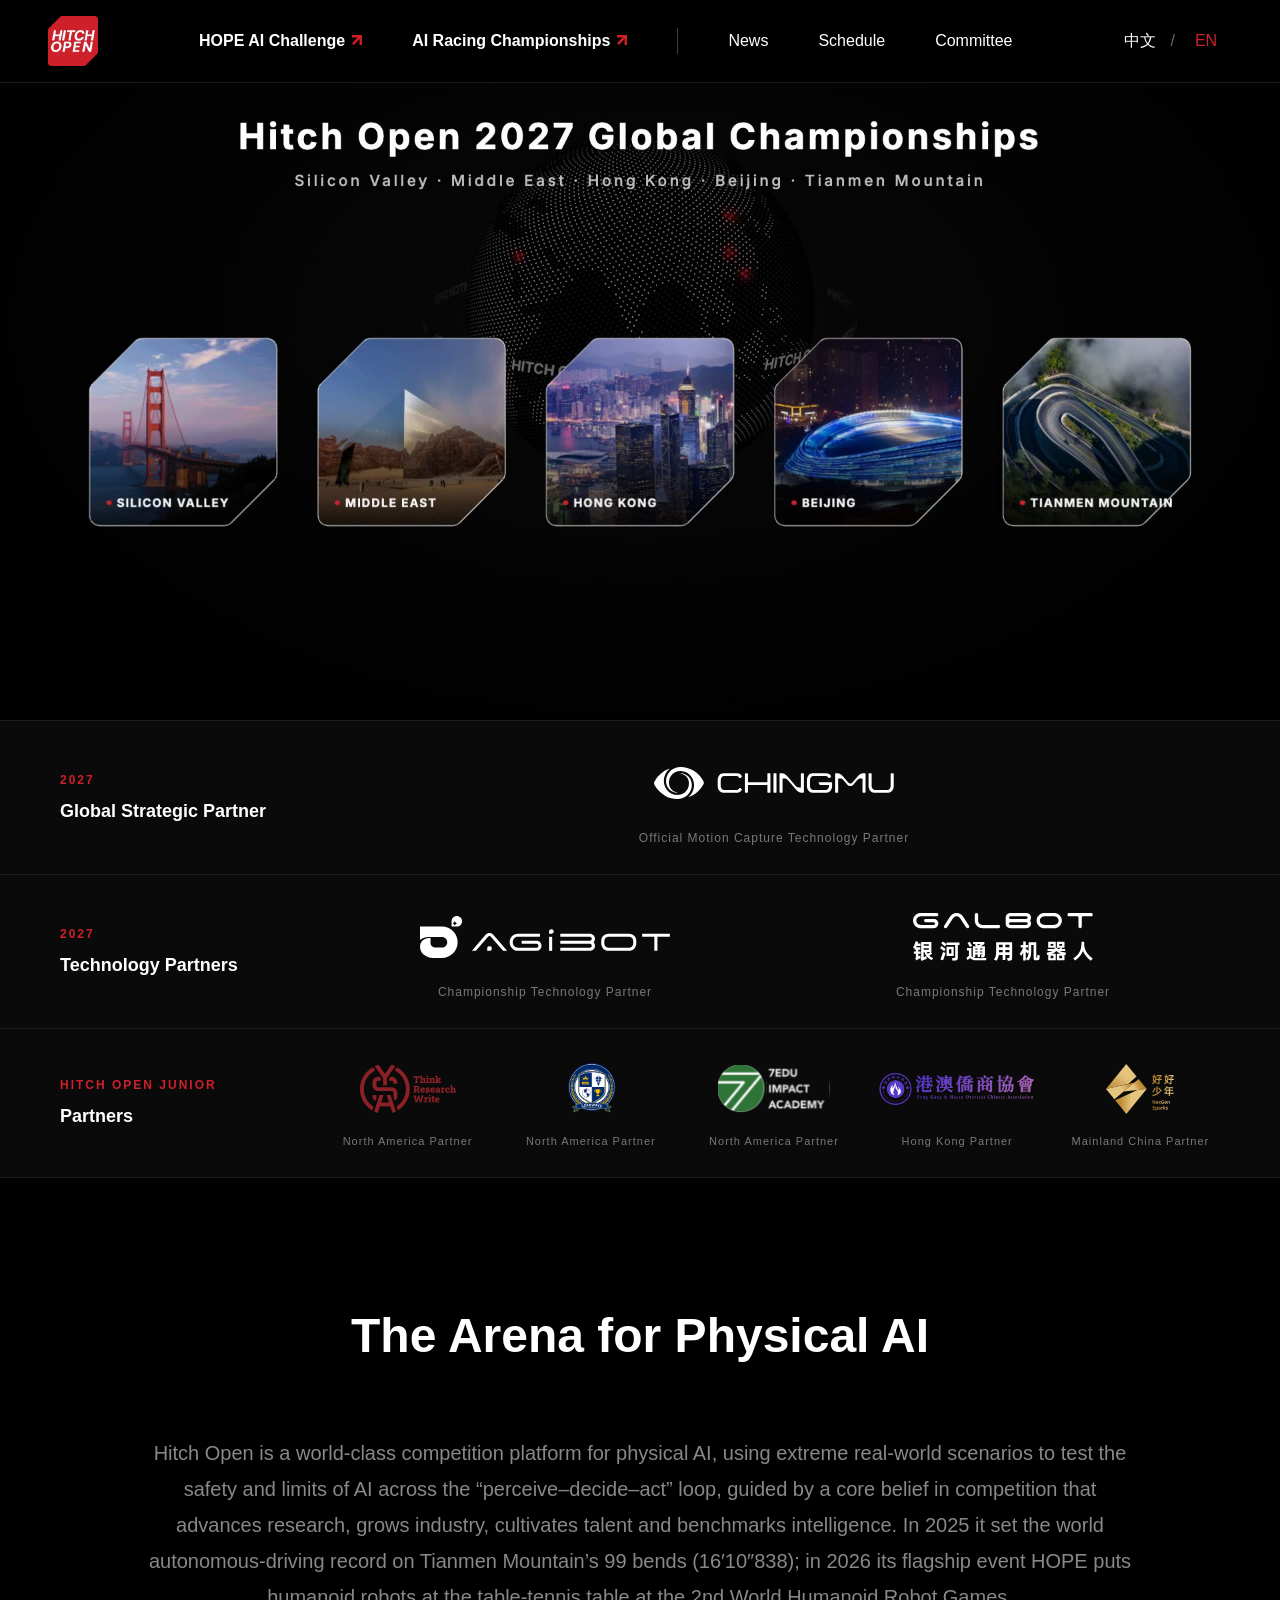
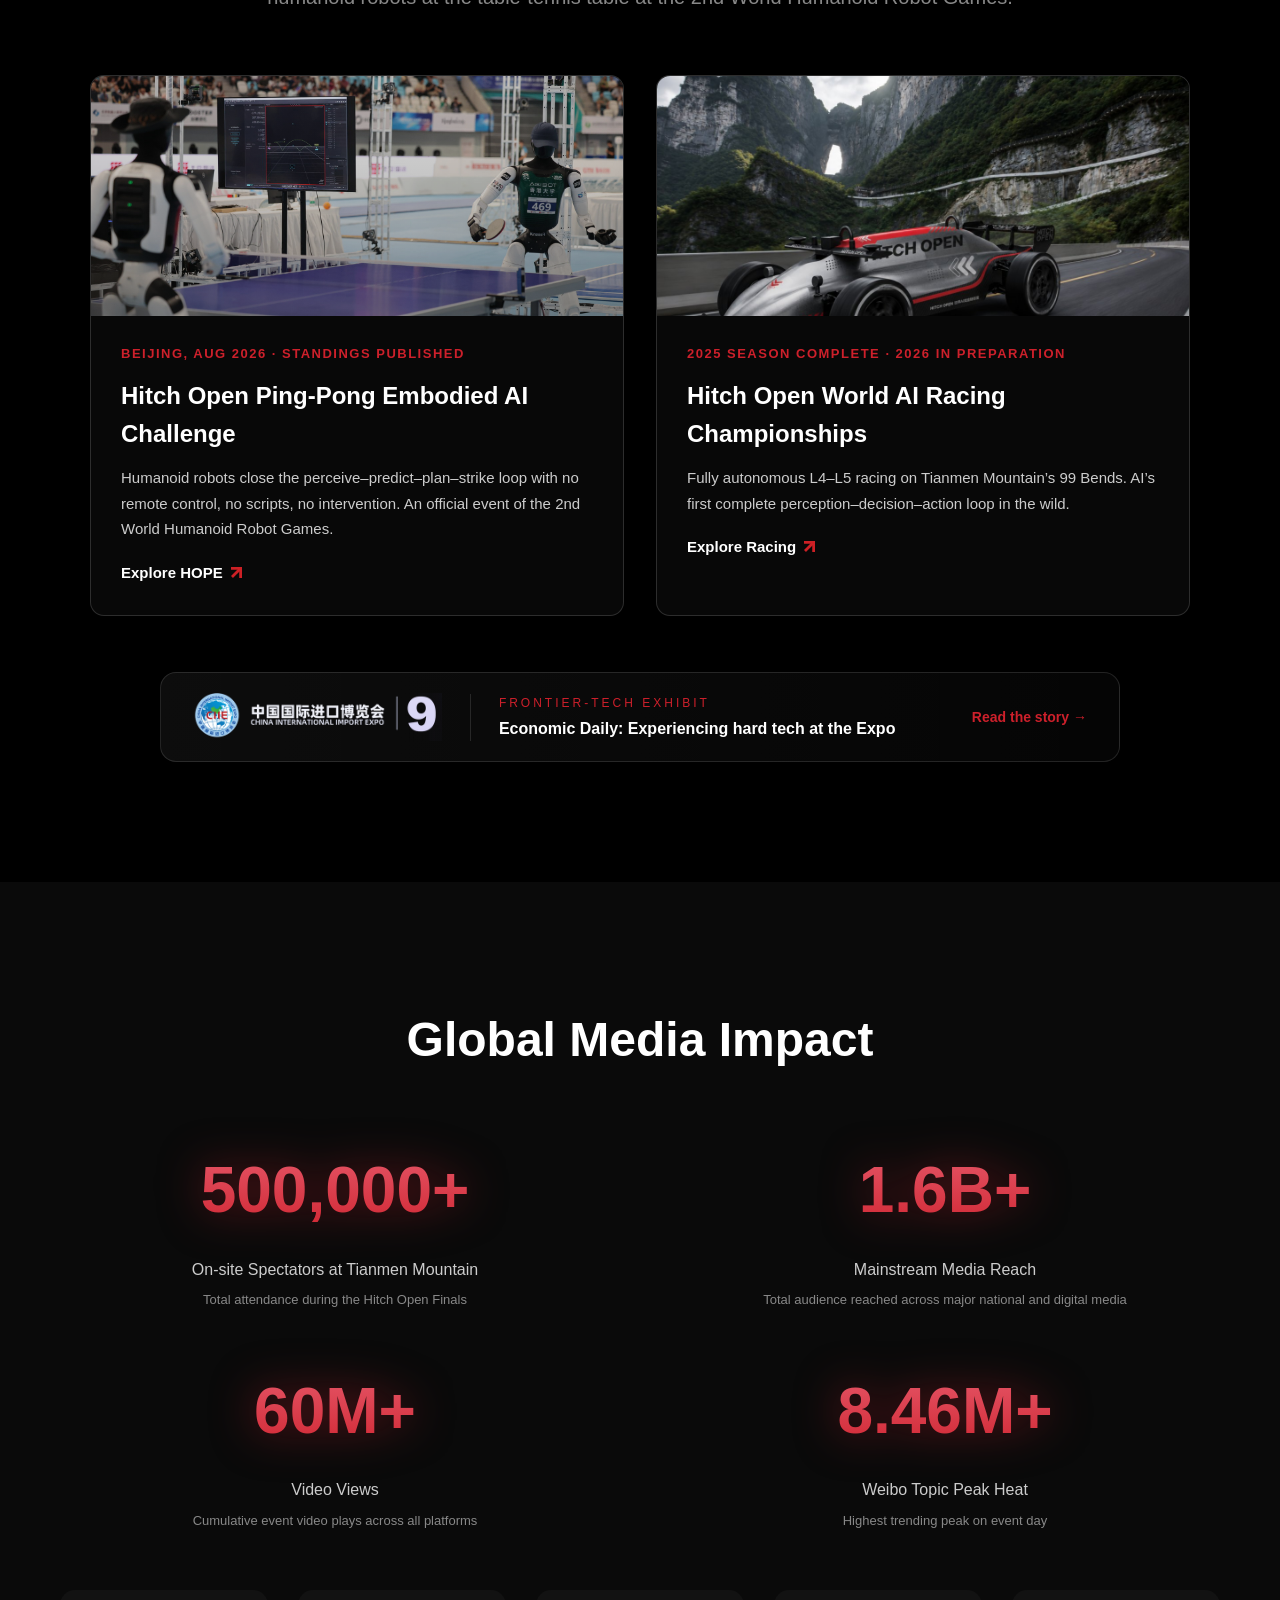
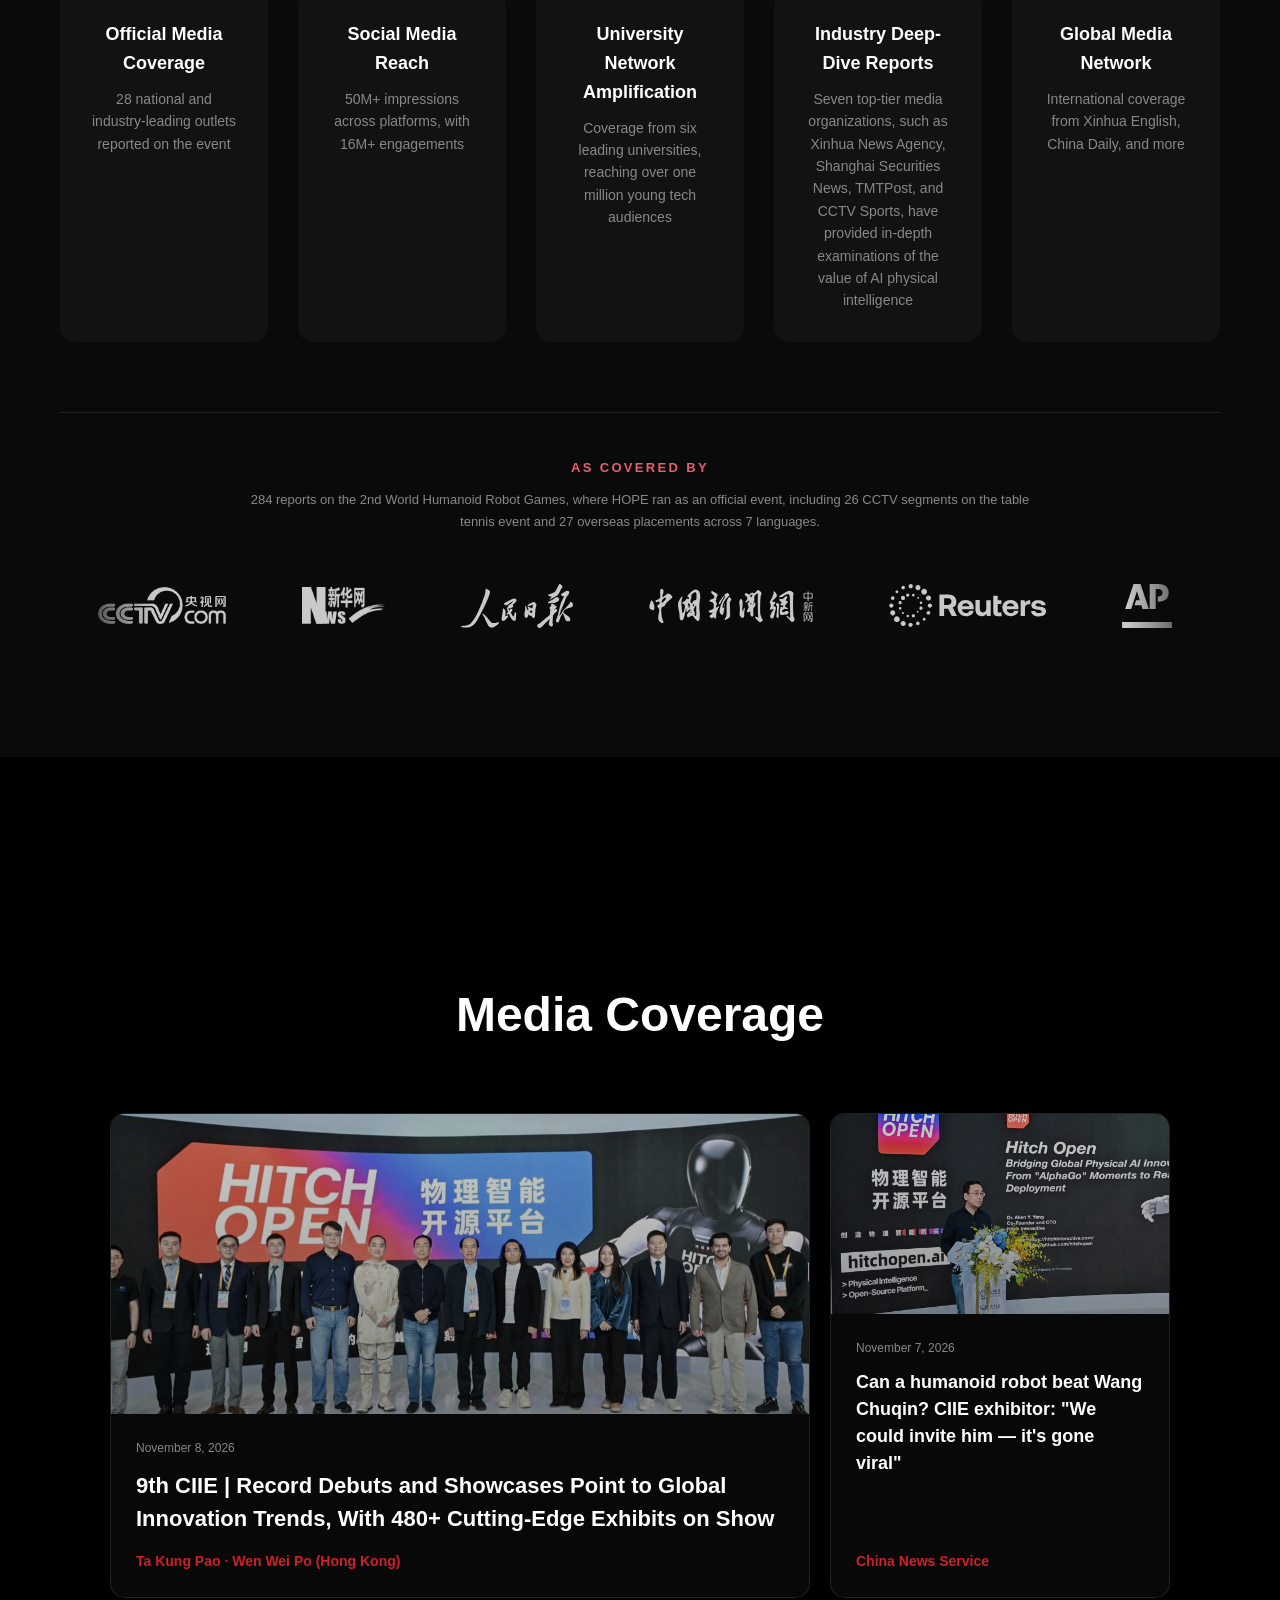
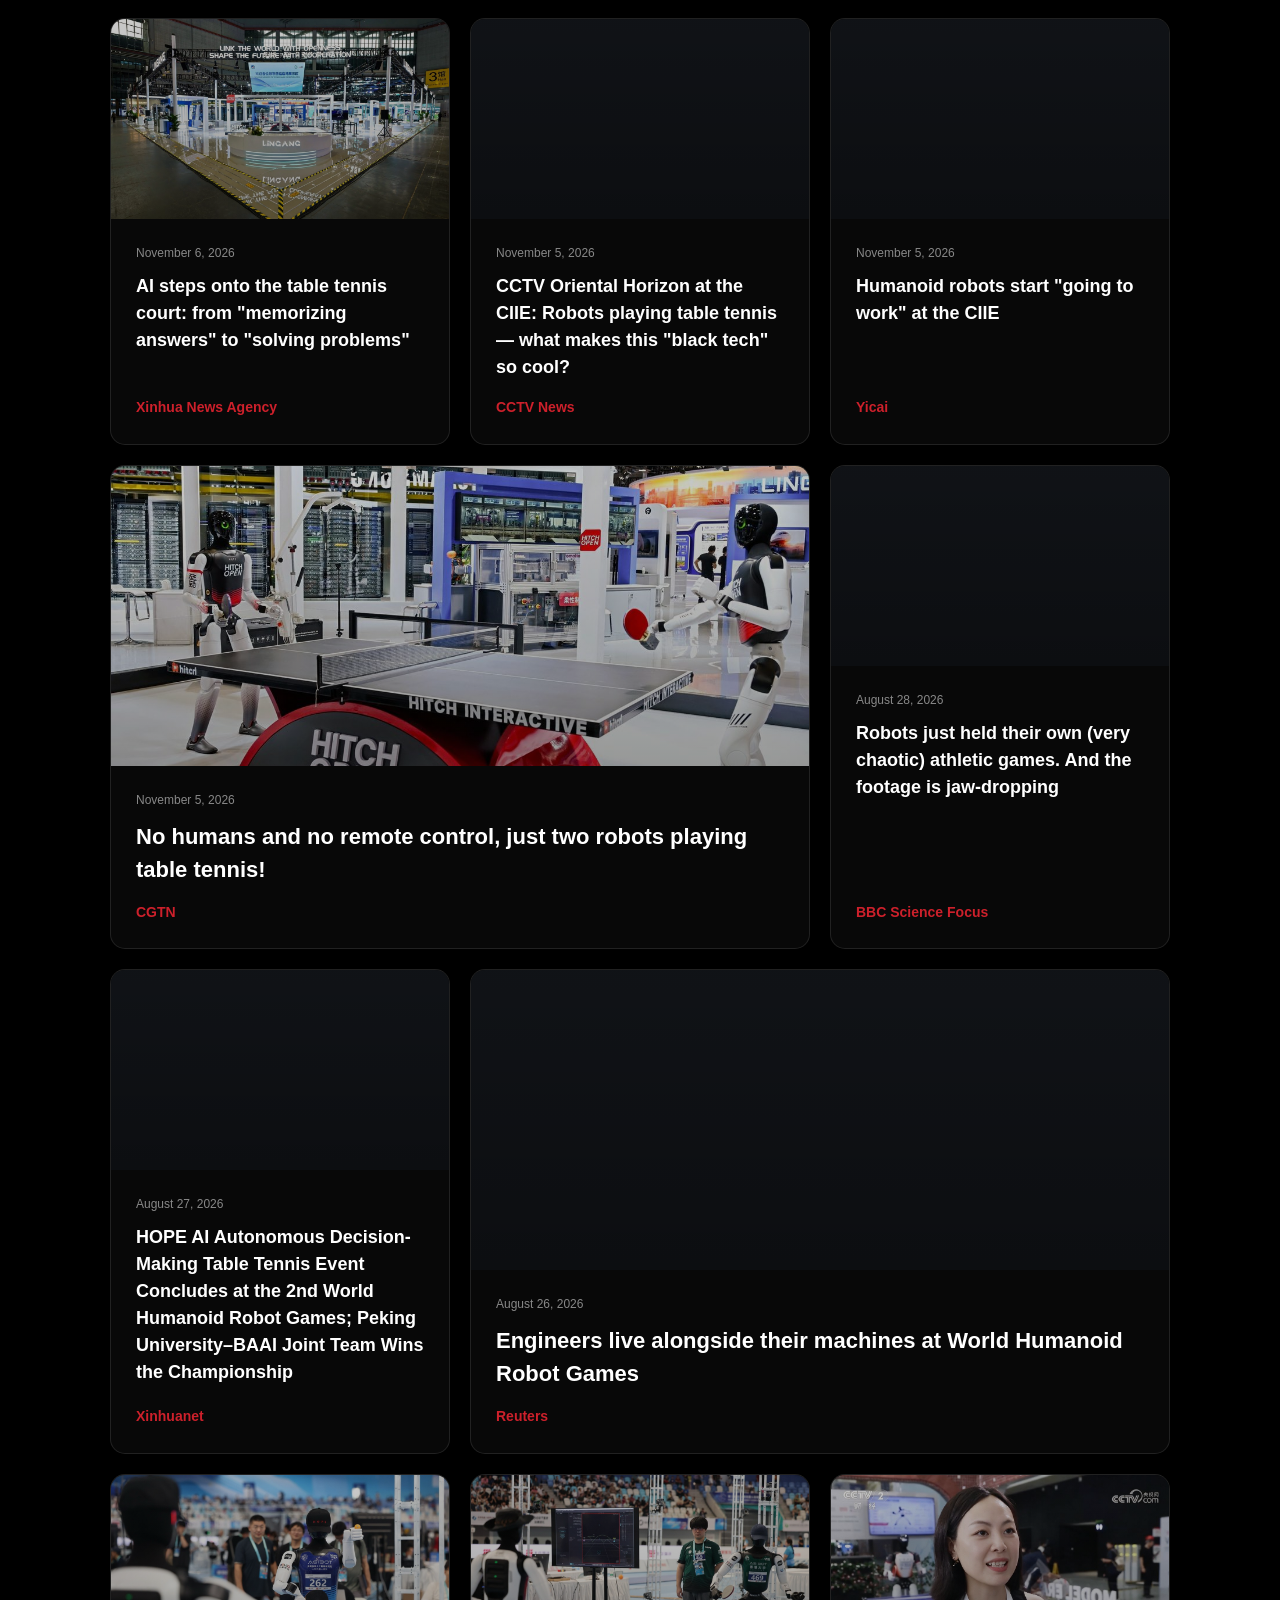
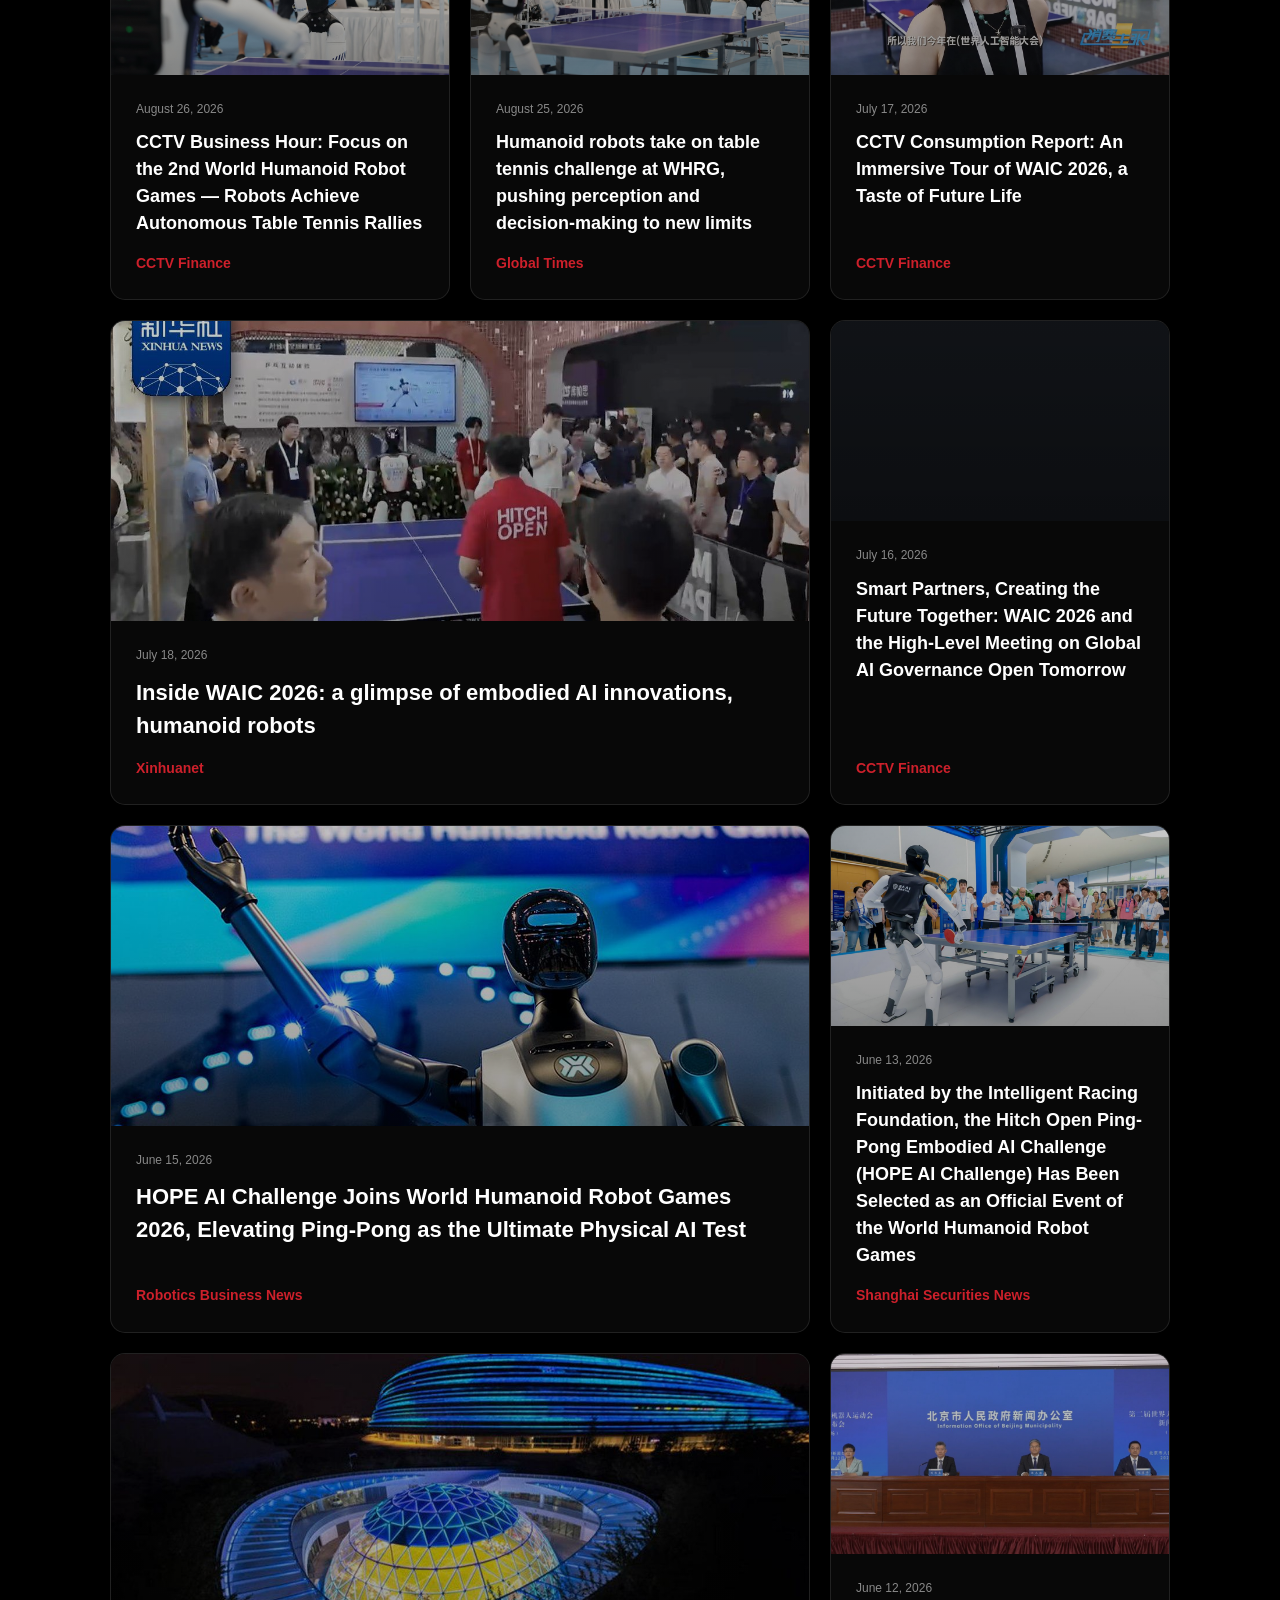
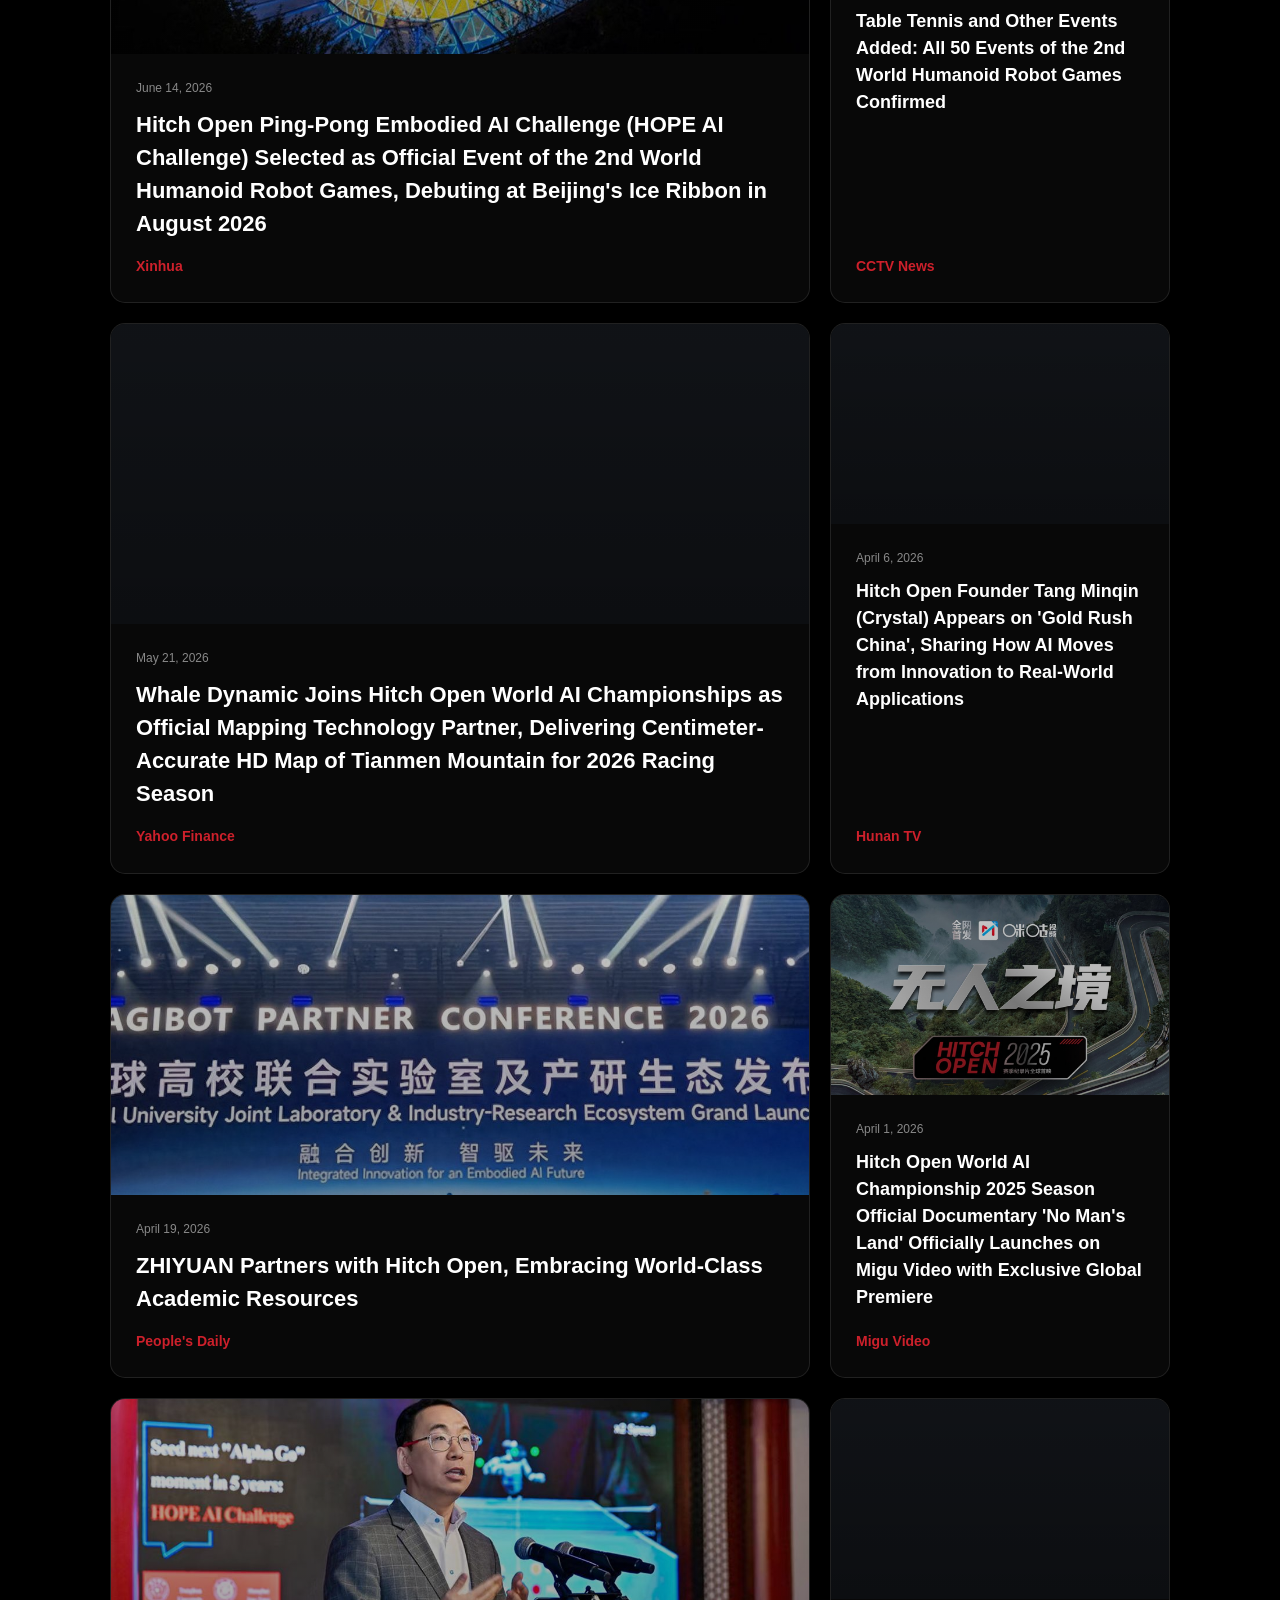
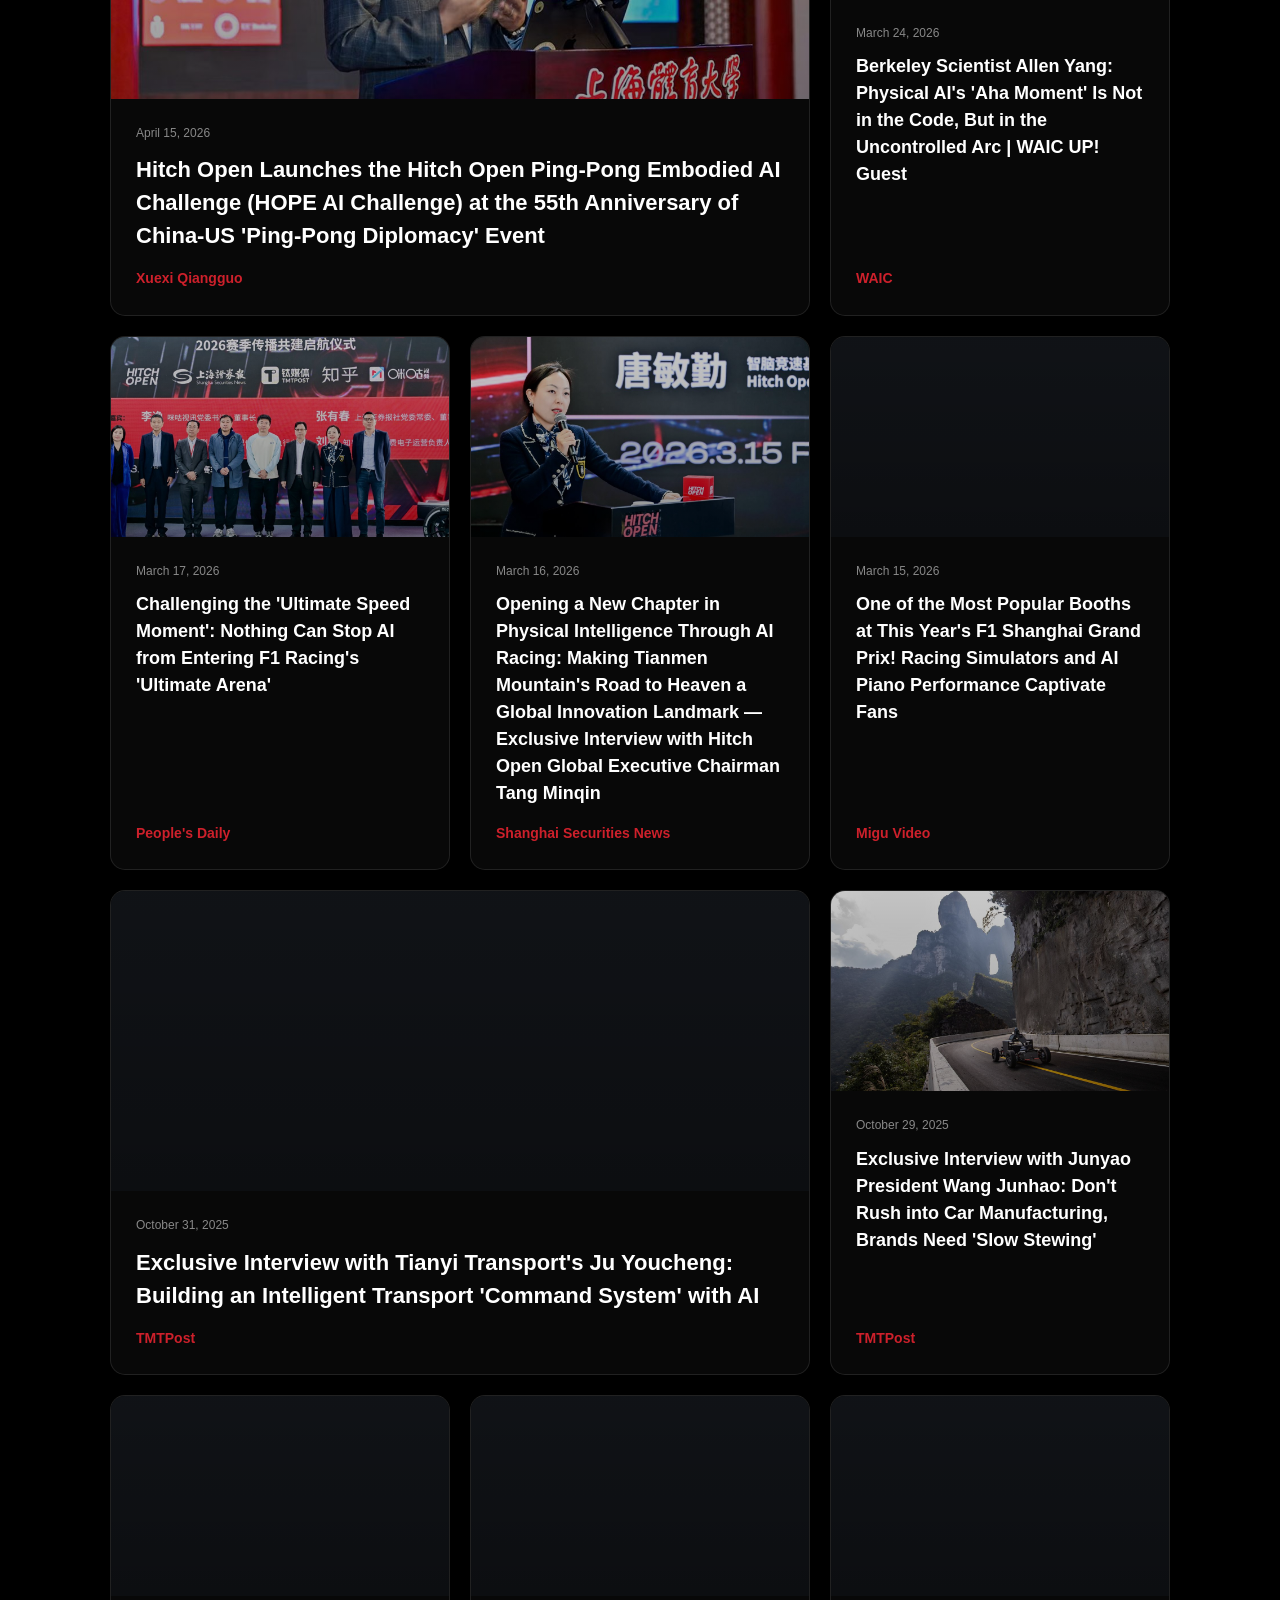
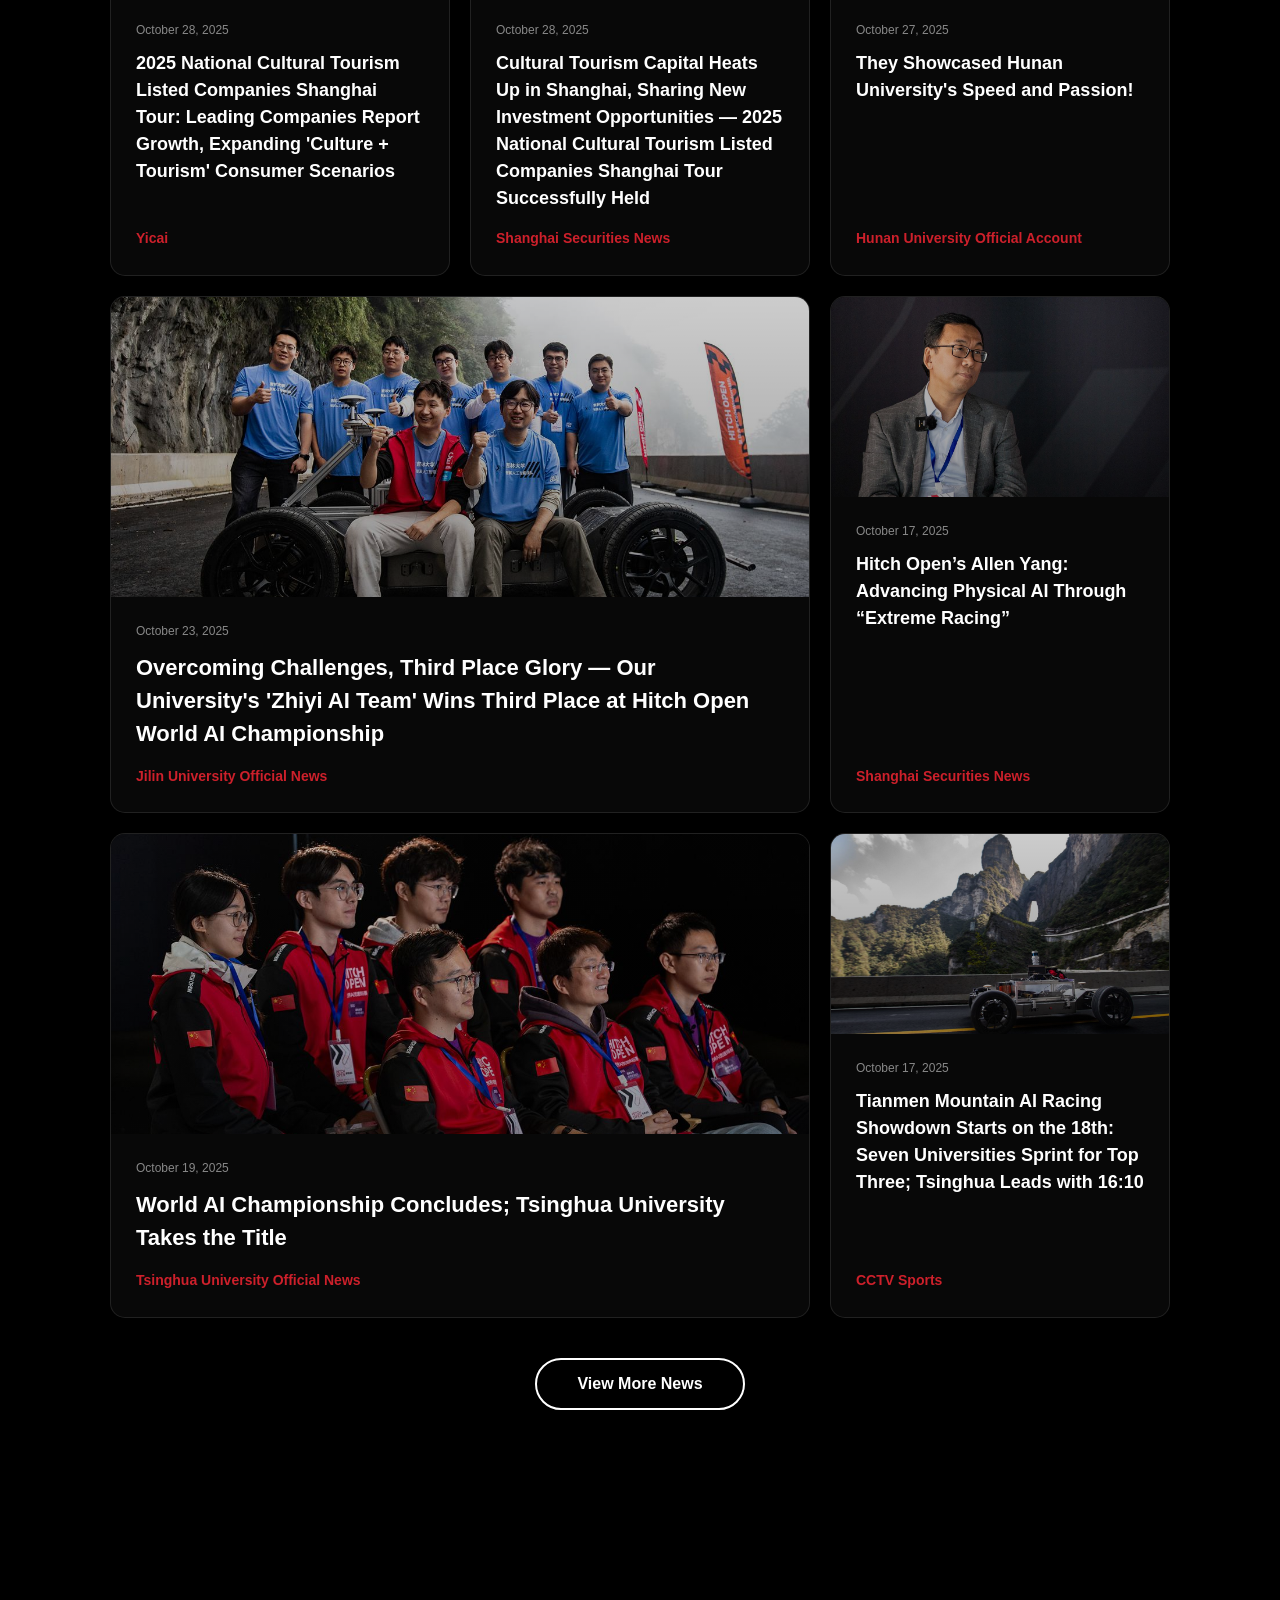
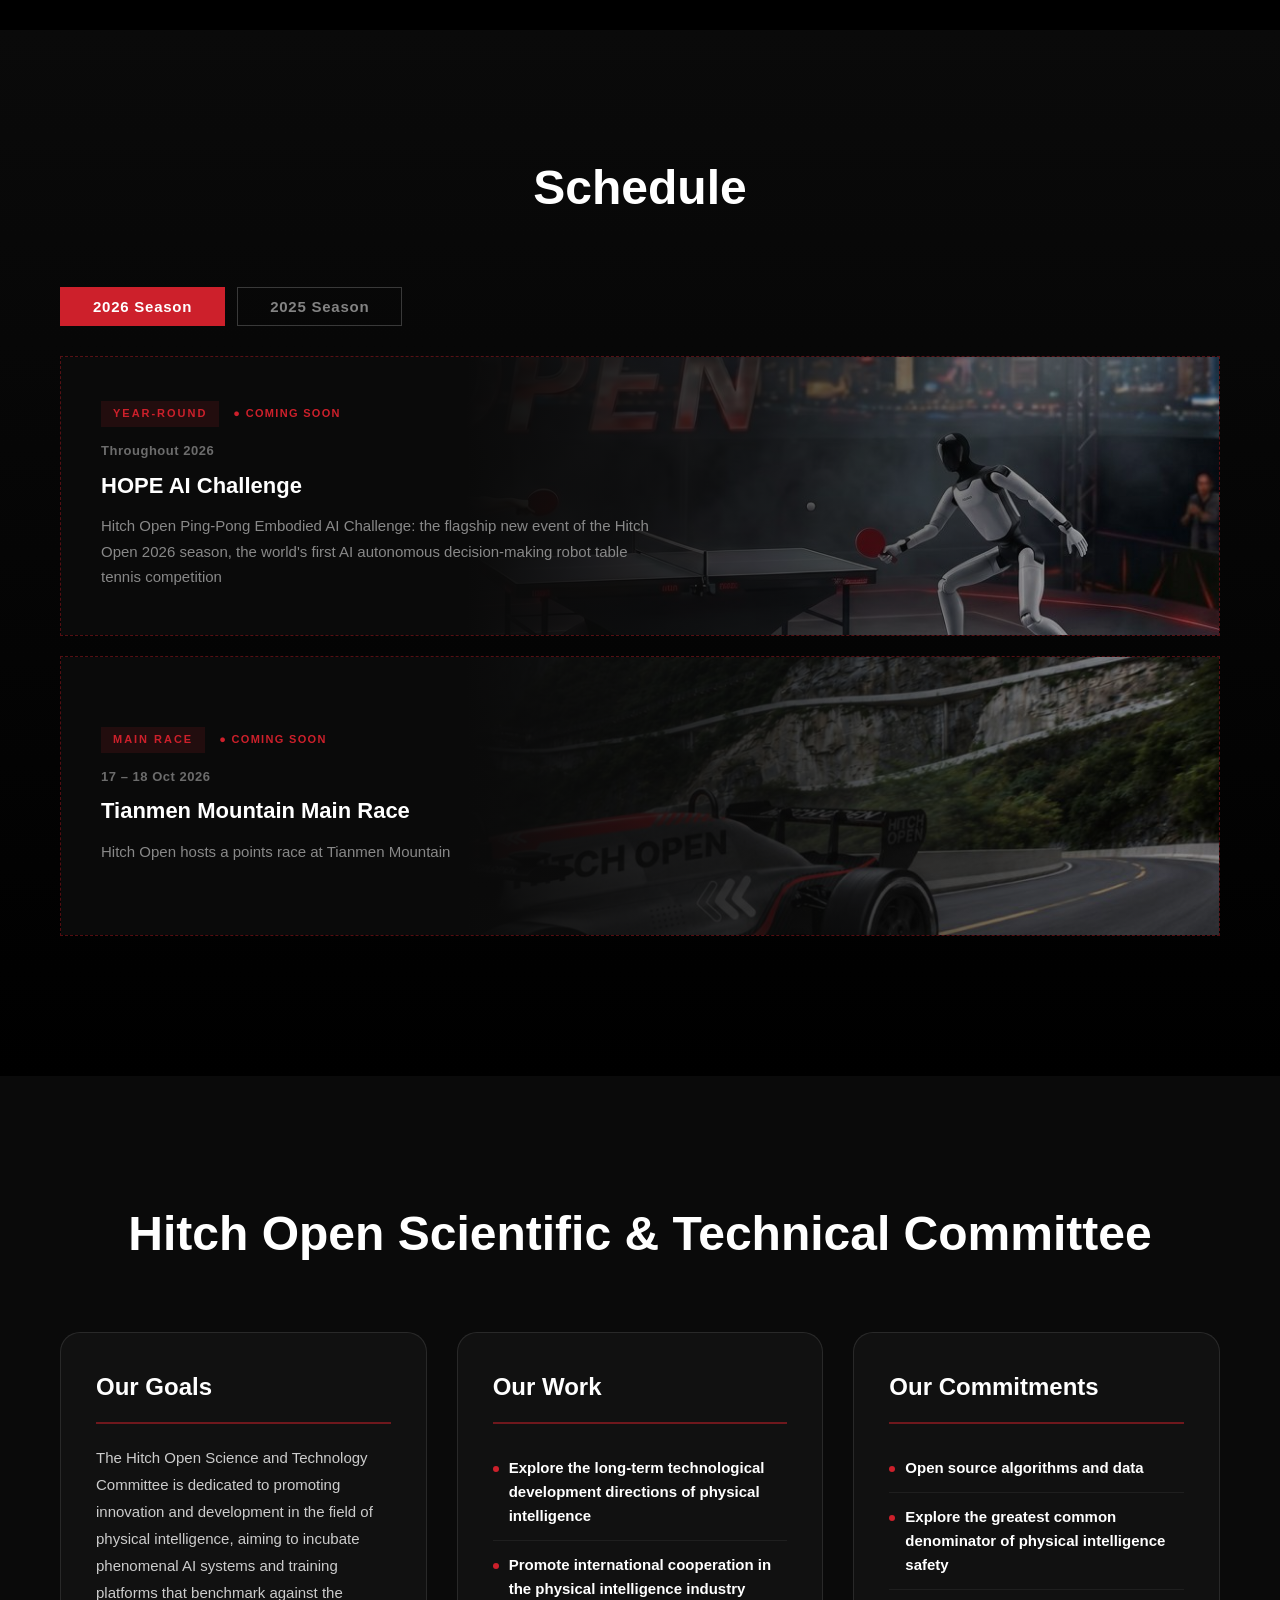
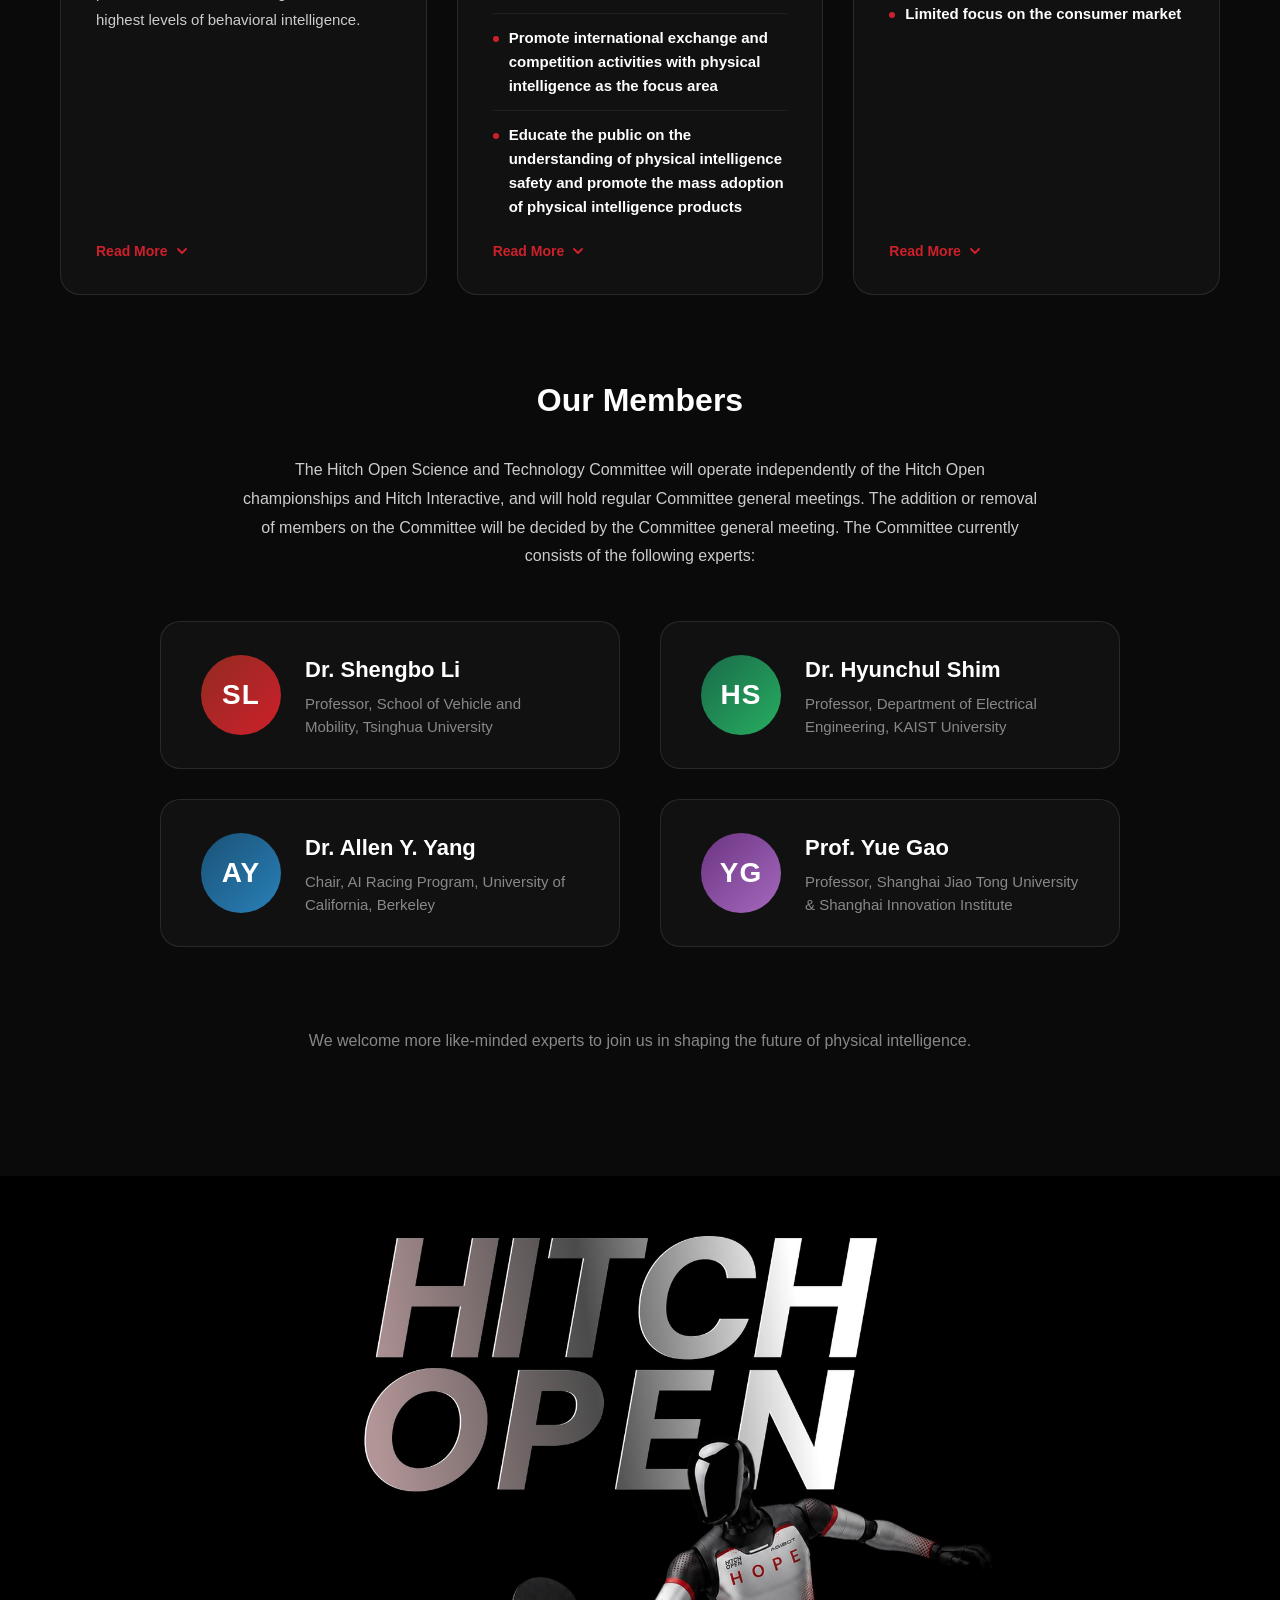
==== index.html @ b3b48d98 "CIIE recognition: replace seal with clickable banner using CIIE logo, link to Economic Daily story" ====
<!DOCTYPE html>
<html lang="en">

<head>
    <meta charset="UTF-8">
    <meta name="viewport" content="width=device-width, initial-scale=1.0">
    <title>Hitch Open · Physical AI Championships</title>

    <!-- Favicon -->
    <link rel="icon" type="image/png" sizes="32x32" href="images/favicon.png">
    <link rel="shortcut icon" href="images/favicon.png">

    <!-- Apple Touch Icon (for iOS home screen) -->
    <link rel="apple-touch-icon" sizes="256x256" href="images/webclip.png">

    <!-- Stylesheet -->
    <link rel="stylesheet" href="css/style.css?v=20261118c">
    <script>
    (function () {
        var map = { '#about': 'racing.html#about', '#venue': 'racing.html#venue',
                    '#teams': 'racing.html#teams', '#leaderboard': 'racing.html#leaderboard',
                    '#highlights': 'racing.html#highlights', '#hope': 'hope.html' };
        if (map[location.hash]) location.replace(map[location.hash]);
    })();
    </script>
</head>

<body>
    <!-- Header -->
    <header class="header">
        <nav class="nav">
            <div class="logo">
                <a href="index.html">
                    <img src="images/160x160-logo.png" alt="HITCH OPEN">
                </a>
            </div>
            <ul class="nav-links" id="navLinks">
                <li><a href="hope.html" class="nav-event" data-zh="AI 自主决策乒乓挑战赛" data-en="HOPE AI Challenge">HOPE AI Challenge</a></li>
                <li class="nav-sep"><a href="racing.html" class="nav-event" data-zh="AI 竞速锦标赛" data-en="AI Racing Championships">AI Racing Championships</a></li>
                <li><a href="#media-coverage" data-zh="新闻" data-en="News">News</a></li>
                <li><a href="#track" data-zh="赛程" data-en="Schedule">Schedule</a></li>
                <li><a href="#committee" data-zh="科技委员会" data-en="Committee">Committee</a></li>
            </ul>
            <div class="lang-switch">
                <button class="lang-btn" onclick="switchLanguage('zh')">中文</button>
                <span class="lang-separator">/</span>
                <button class="lang-btn active" onclick="switchLanguage('en')">EN</button>
            </div>
        </nav>
    </header>

    <!-- Hero Section -->
    <section id="home" class="hero hero-film">
        <video autoplay muted loop playsinline class="hero-video" poster="images/hero-2027.jpg">
            <source src="video/hero-2027.mp4" type="video/mp4">
        </video>
        <h1 class="sr-only">Hitch Open 2027 Global Championships · Silicon Valley · Middle East · Hong Kong · Beijing · Tianmen Mountain</h1>
    </section>

    <!-- 2027 全球战略合作伙伴 + 技术合作伙伴: logo 来自 brand/partners -->
    <section class="endorsement-bar endorsement-bar-partners endorsement-bar-major">
        <div class="endorsement-inner">
            <div class="endorsement-copy">
                <div class="endorsement-eyebrow">2027</div>
                <div class="endorsement-headline" data-zh="全球战略合作伙伴" data-en="Global Strategic Partner">Global Strategic Partner</div>
            </div>
            <ul class="endorsement-logos">
                <li class="endorsement-logo">
                    <a class="endorsement-logo-slot" href="https://www.chingmu.com" data-href-zh="https://www.chingmu.com" data-href-en="https://en.chingmu.com/" target="_blank" rel="noopener" aria-label="青瞳视觉 CHINGMU 官网"><img class="endorsement-logo-img logo-zh" src="images/partners/chingmu.svg" alt="青瞳视觉 CHINGMU"
                        onerror="this.style.display='none'"><img class="endorsement-logo-img logo-en" src="images/partners/chingmu-en.svg" alt="CHINGMU"
                        onerror="this.style.display='none'"></a>
                    <small data-zh="官方动作捕捉技术合作伙伴" data-en="Official Motion Capture Technology Partner">Official Motion Capture Technology Partner</small>
                </li>
            </ul>
        </div>
    </section>

    <section class="endorsement-bar endorsement-bar-partners endorsement-bar-major">
        <div class="endorsement-inner">
            <div class="endorsement-copy">
                <div class="endorsement-eyebrow">2027</div>
                <div class="endorsement-headline" data-zh="技术合作伙伴" data-en="Technology Partners">Technology Partners</div>
            </div>
            <ul class="endorsement-logos">
                <li class="endorsement-logo">
                    <span class="endorsement-logo-slot"><img class="endorsement-logo-img" src="images/partners/agibot.svg" alt="智元机器人 AGIBOT"
                        onerror="this.style.display='none'"></span>
                    <small data-zh="赛事技术合作伙伴" data-en="Championship Technology Partner">Championship Technology Partner</small>
                </li>
                <li class="endorsement-logo">
                    <a class="endorsement-logo-slot" href="https://www.galbot.com/" target="_blank" rel="noopener" aria-label="银河通用 Galbot 官网"><img class="endorsement-logo-img" src="images/partners/galbot.svg" alt="银河通用 Galbot"
                        onerror="this.style.display='none'"></a>
                    <small data-zh="赛事技术合作伙伴" data-en="Championship Technology Partner">Championship Technology Partner</small>
                </li>
            </ul>
        </div>
    </section>

    <!-- Hitch Open Junior 合作伙伴: 跟全球赛分开放 -->
    <section class="endorsement-bar endorsement-bar-partners">
        <div class="endorsement-inner">
            <div class="endorsement-copy">
                <div class="endorsement-eyebrow">Hitch Open Junior</div>
                <div class="endorsement-headline" data-zh="合作伙伴" data-en="Partners">Partners</div>
            </div>
            <ul class="endorsement-logos">
                <li class="endorsement-logo">
                    <span class="endorsement-logo-slot"><img class="endorsement-logo-img" src="images/partners/gysh.svg" alt="GYSH 全球 STEM 写作大赛"
                        onerror="this.style.display='none'"></span>
                    <small data-zh="北美地区合作伙伴" data-en="North America Partner">North America Partner</small>
                </li>
                <li class="endorsement-logo">
                    <span class="endorsement-logo-slot"><img class="endorsement-logo-img endorsement-logo-emblem" src="images/partners/leadways.png" alt="Leadways"
                        onerror="this.style.display='none'"></span>
                    <small data-zh="北美地区合作伙伴" data-en="North America Partner">North America Partner</small>
                </li>
                <li class="endorsement-logo">
                    <span class="endorsement-logo-slot"><img class="endorsement-logo-img" src="images/partners/7edu.svg" alt="7EDU Impact Academy"
                        onerror="this.style.display='none'"></span>
                    <small data-zh="北美地区合作伙伴" data-en="North America Partner">North America Partner</small>
                </li>
                <li class="endorsement-logo">
                    <span class="endorsement-logo-slot"><img class="endorsement-logo-img" src="images/partners/hkmoca.png" alt="港澳侨商协会 Hong Kong &amp; Macau Overseas Chinese Association"
                        onerror="this.style.display='none'"></span>
                    <small data-zh="香港地区合作伙伴" data-en="Hong Kong Partner">Hong Kong Partner</small>
                </li>
                <li class="endorsement-logo">
                    <span class="endorsement-logo-slot"><img class="endorsement-logo-img endorsement-logo-emblem" src="images/partners/nexgen-sparks.svg" alt="好好少年 NexGen Sparks"
                        onerror="this.style.display='none'"></span>
                    <small data-zh="中国大陆地区合作伙伴" data-en="Mainland China Partner">Mainland China Partner</small>
                </li>
            </ul>
        </div>
    </section>


    <!-- What is Hitch Open -->
    <section id="brand" class="section">
        <h2 class="section-title" data-zh="物理智能的竞技场" data-en="The Arena for Physical AI">The Arena for Physical AI</h2>
        <p class="section-subtitle" data-zh="Hitch Open 是面向物理智能的世界级赛事平台，以真实世界的极限场景为考场，检验 AI 在“感知、决策、行动”闭环中的安全性与极限能力，秉承“以赛促研、以赛兴产、以赛育人、以赛鉴智”的核心理念。2025 年，平台在天门山创下 99 弯山路无人驾驶世界纪录（16′10″838）；2026 年，旗舰赛项 HOPE 让人形机器人站上乒乓球台，登陆第二届世界人形机器人运动会。" data-en="Hitch Open is a world-class competition platform for physical AI, using extreme real-world scenarios to test the safety and limits of AI across the “perceive–decide–act” loop, guided by a core belief in competition that advances research, grows industry, cultivates talent and benchmarks intelligence. In 2025 it set the world autonomous-driving record on Tianmen Mountain’s 99 bends (16′10″838); in 2026 its flagship event HOPE puts humanoid robots at the table-tennis table at the 2nd World Humanoid Robot Games.">Hitch Open is a world-class competition platform for physical AI, using extreme real-world scenarios to test the safety and limits of AI across the “perceive–decide–act” loop, guided by a core belief in competition that advances research, grows industry, cultivates talent and benchmarks intelligence. In 2025 it set the world autonomous-driving record on Tianmen Mountain’s 99 bends (16′10″838); in 2026 its flagship event HOPE puts humanoid robots at the table-tennis table at the 2nd World Humanoid Robot Games.</p>

        <div class="event-cards">
            <a class="event-card" href="hope.html">
                <div class="event-card-img" style="background-image: linear-gradient(rgba(0,0,0,0.12), rgba(0,0,0,0.36)), url('images/hope-hero-whrg2026.jpg'); background-position: center 45%;"></div>
                <div class="event-card-body">
                    <div class="event-card-status" data-zh="2026.8 北京站完赛 · 积分榜已公布" data-en="Beijing, Aug 2026 · Standings Published">Beijing, Aug 2026 · Standings Published</div>
                    <h3 data-zh="Hitch Open AI 自主决策乒乓挑战赛" data-en="Hitch Open Ping-Pong Embodied AI Challenge">Hitch Open Ping-Pong Embodied AI Challenge</h3>
                    <p data-zh="人形机器人无遥控、无脚本、无干预，自主完成“感知、预测、规划、击球”闭环，登陆第二届世界人形机器人运动会。" data-en="Humanoid robots close the perceive–predict–plan–strike loop with no remote control, no scripts, no intervention. An official event of the 2nd World Humanoid Robot Games.">Humanoid robots close the perceive–predict–plan–strike loop with no remote control, no scripts, no intervention. An official event of the 2nd World Humanoid Robot Games.</p>
                    <span class="event-card-cta" data-zh="进入赛事页" data-en="Explore HOPE">Explore HOPE</span>
                </div>
            </a>
            <a class="event-card" href="racing.html">
                <div class="event-card-img" style="background-image: url('images/tracks/tianmen2026-track.jpg');"></div>
                <div class="event-card-body">
                    <div class="event-card-status" data-zh="2025 赛季完赛 · 2026 赛季筹备中" data-en="2025 Season Complete · 2026 In Preparation">2025 Season Complete · 2026 In Preparation</div>
                    <h3 data-zh="Hitch Open 世界 AI 竞速锦标赛" data-en="Hitch Open World AI Racing Championships">Hitch Open World AI Racing Championships</h3>
                    <p data-zh="L4–L5 全自动驾驶挑战天门山九十九道弯，AI 首次在真实世界完成“感知、决策、执行”完整闭环。" data-en="Fully autonomous L4–L5 racing on Tianmen Mountain’s 99 Bends. AI’s first complete perception–decision–action loop in the wild.">Fully autonomous L4–L5 racing on Tianmen Mountain’s 99 Bends. AI’s first complete perception–decision–action loop in the wild.</p>
                    <span class="event-card-cta" data-zh="进入赛事页" data-en="Explore Racing">Explore Racing</span>
                </div>
            </a>
        </div>

        <a class="honor-banner" href="https://www.ciie.org/zbh/cn/2024/medium-item1/other/20261107/65762.html" target="_blank" rel="noopener">
            <img class="honor-logo" src="images/honors/ciie9-lockup.png" width="560" height="108" alt="第九届中国国际进口博览会 CIIE 9" loading="lazy">
            <span class="honor-text">
                <span class="honor-eyebrow" data-zh="黑科技展品" data-en="Frontier-Tech Exhibit">Frontier-Tech Exhibit</span>
                <span class="honor-title" data-zh="经济日报：逛进博，体验黑科技硬科技" data-en="Economic Daily: Experiencing hard tech at the Expo">Economic Daily: Experiencing hard tech at the Expo</span>
            </span>
            <span class="honor-cta" data-zh="阅读报道 →" data-en="Read the story →">Read the story →</span>
        </a>
    </section>

    <!-- Impact Section -->
    <section class="impact">
        <div class="section">
            <h2 class="section-title">Global Media Impact</h2>

            <!-- Core Impact Stats -->
            <div class="impact-grid">
                <div class="impact-item">
                    <div class="impact-number" id="impactNumber1">500,000+</div>
                    <div class="impact-label" id="impactLabel1">On-site Spectators at Tianmen Mountain</div>
                    <div class="impact-sublabel" id="impactSublabel1">Total attendance during the Hitch Open Finals</div>
                </div>
                <div class="impact-item">
                    <div class="impact-number" id="impactNumber2">1.6B+</div>
                    <div class="impact-label" id="impactLabel2">Mainstream Media Reach</div>
                    <div class="impact-sublabel" id="impactSublabel2">Total audience reached across major national and digital media</div>
                </div>
                <div class="impact-item">
                    <div class="impact-number" id="impactNumber4">60M+</div>
                    <div class="impact-label" id="impactLabel4">Video Views</div>
                    <div class="impact-sublabel" id="impactSublabel4">Cumulative event video plays across all platforms</div>
                </div>
                <div class="impact-item">
                    <div class="impact-number" id="impactNumber3">8.46M+</div>
                    <div class="impact-label" id="impactLabel3">Weibo Topic Peak Heat</div>
                    <div class="impact-sublabel" id="impactSublabel3">Highest trending peak on event day</div>
                </div>
            </div>

            <!-- Secondary Media Details -->
            <div class="media-stats">
                <div class="media-stat">
                    <strong id="mediaStatTitle1">Official Media Coverage</strong>
                    <p id="mediaStatText1">28 national and industry-leading outlets reported on the event</p>
                </div>
                <div class="media-stat">
                    <strong id="mediaStatTitle2">Social Media Reach</strong>
                    <p id="mediaStatText2">50M+ impressions across platforms, with 16M+ engagements</p>
                </div>
                <div class="media-stat">
                    <strong id="mediaStatTitle3">University Network Amplification</strong>
                    <p id="mediaStatText3">Coverage from six leading universities, reaching over one million young tech audiences</p>
                </div>
                <div class="media-stat">
                    <strong id="mediaStatTitle4">Industry Deep-Dive Reports</strong>
                    <p id="mediaStatText4">Seven top-tier media organizations, such as Xinhua News Agency, Shanghai Securities News, TMTPost, and CCTV Sports, have provided in-depth examinations of the value of AI physical intelligence</p>
                </div>
                <div class="media-stat">
                    <strong id="mediaStatTitle5">Global Media Network</strong>
                    <p id="mediaStatText5">International coverage from Xinhua English, China Daily, and more</p>
                </div>
            </div>

            <!-- 全球媒体报道：一句描述 + 横向滚动 logo 条。
                 现在每个位子放的是文字 wordmark，等拿到官方 logo 文件后
                 把 <span class="logo-mark"> 换成 <img src="images/media/logos/xxx.svg" alt="...">
                 即可，栏位高度/间距已按 logo 备好，不用再改 CSS。
                 注意：条内混排央媒与外媒，所以标题只说「全球媒体报道」，
                 不写「国际媒体」——把央视/新华社归到国际名下对海外受众是反效果。 -->
            <div class="global-pickup">
                <div class="global-pickup-head">
                    <h3 class="global-pickup-title" id="globalPickupTitle">As Covered By</h3>
                    <p class="global-pickup-note" id="globalPickupNote">284 reports on the 2nd World Humanoid Robot Games, where HOPE ran as an official event, including 26 CCTV segments on the table tennis event and 27 overseas placements across 7 languages.</p>
                </div>

                <div class="logo-marquee">
                    <div class="logo-track">
                        <!-- 第一组 -->
                        <div class="logo-set">
                            <div class="logo-item" data-brand="cctv"><img src="images/media/logos/cctv.png" alt="CCTV" loading="lazy"></div>
                            <div class="logo-item" data-brand="xinhua"><img src="images/media/logos/xinhua.png" alt="Xinhua" loading="lazy"></div>
                            <div class="logo-item" data-brand="peoples-daily"><img src="images/media/logos/peoples-daily.svg" alt="People's Daily" loading="lazy"></div>
                            <div class="logo-item" data-brand="china-news-service"><img src="images/media/logos/china-news-service.png" alt="China News Service" loading="lazy"></div>
                            <div class="logo-item" data-brand="reuters"><img src="images/media/logos/reuters.svg" alt="Reuters" loading="lazy"></div>
                            <div class="logo-item" data-brand="associated-press"><img src="images/media/logos/associated-press.svg" alt="Associated Press" loading="lazy"></div>
                            <div class="logo-item" data-brand="bbc-science-focus"><img src="images/media/logos/bbc-science-focus.svg" alt="BBC Science Focus" loading="lazy"></div>
                            <div class="logo-item" data-brand="cgtn"><img src="images/media/logos/cgtn.svg" alt="CGTN" loading="lazy"></div>
                            <div class="logo-item" data-brand="global-times"><img src="images/media/logos/global-times.svg" alt="Global Times" loading="lazy"></div>
                            <div class="logo-item" data-brand="china-daily"><img src="images/media/logos/china-daily.png" alt="China Daily" loading="lazy"></div>
                            <div class="logo-item" data-brand="edaily"><img src="images/media/logos/edaily.png" alt="Edaily" loading="lazy"></div>
                            <div class="logo-item" data-brand="antara"><img src="images/media/logos/antara.svg" alt="Antara" loading="lazy"></div>
                            <div class="logo-item" data-brand="lusa"><img src="images/media/logos/lusa.svg" alt="LUSA" loading="lazy"></div>
                            <div class="logo-item" data-brand="newsbeast"><img src="images/media/logos/newsbeast.svg" alt="NewsBeast" loading="lazy"></div>
                        </div>
                        <!-- 第二组：与第一组完全相同，用于无缝循环。aria-hidden 避免读屏重复播报 -->
                        <div class="logo-set" aria-hidden="true">
                            <div class="logo-item" data-brand="cctv"><img src="images/media/logos/cctv.png" alt="CCTV" loading="lazy"></div>
                            <div class="logo-item" data-brand="xinhua"><img src="images/media/logos/xinhua.png" alt="Xinhua" loading="lazy"></div>
                            <div class="logo-item" data-brand="peoples-daily"><img src="images/media/logos/peoples-daily.svg" alt="People's Daily" loading="lazy"></div>
                            <div class="logo-item" data-brand="china-news-service"><img src="images/media/logos/china-news-service.png" alt="China News Service" loading="lazy"></div>
                            <div class="logo-item" data-brand="reuters"><img src="images/media/logos/reuters.svg" alt="Reuters" loading="lazy"></div>
                            <div class="logo-item" data-brand="associated-press"><img src="images/media/logos/associated-press.svg" alt="Associated Press" loading="lazy"></div>
                            <div class="logo-item" data-brand="bbc-science-focus"><img src="images/media/logos/bbc-science-focus.svg" alt="BBC Science Focus" loading="lazy"></div>
                            <div class="logo-item" data-brand="cgtn"><img src="images/media/logos/cgtn.svg" alt="CGTN" loading="lazy"></div>
                            <div class="logo-item" data-brand="global-times"><img src="images/media/logos/global-times.svg" alt="Global Times" loading="lazy"></div>
                            <div class="logo-item" data-brand="china-daily"><img src="images/media/logos/china-daily.png" alt="China Daily" loading="lazy"></div>
                            <div class="logo-item" data-brand="edaily"><img src="images/media/logos/edaily.png" alt="Edaily" loading="lazy"></div>
                            <div class="logo-item" data-brand="antara"><img src="images/media/logos/antara.svg" alt="Antara" loading="lazy"></div>
                            <div class="logo-item" data-brand="lusa"><img src="images/media/logos/lusa.svg" alt="LUSA" loading="lazy"></div>
                            <div class="logo-item" data-brand="newsbeast"><img src="images/media/logos/newsbeast.svg" alt="NewsBeast" loading="lazy"></div>
                        </div>
                    </div>
                </div>
            </div>
        </div>
    </section>


    <!-- Media Coverage Section -->
    <section id="media-coverage" class="media-coverage">
        <div class="section">
            <h2 class="section-title" id="mediaCoverageTitle">Media Coverage</h2>
            <div class="media-grid" id="mediaGrid">
                <!-- Media cards will be dynamically loaded from data/media.json -->
            </div>
            <div class="button-container">
                <button class="btn btn-secondary" id="moreNewsBtn">View More News</button>
            </div>
        </div>
    </section>

    <!-- Timeline Section -->
    <section id="track" class="timeline">
        <div class="section">
            <h2 class="section-title" id="timelineTitle" data-zh="赛程" data-en="Schedule">Schedule</h2>
            <div class="timeline-tabs">
                <button class="timeline-tab active" data-year="2026" data-zh="2026 赛季" data-en="2026 Season">2026 Season</button>
                <button class="timeline-tab" data-year="2025" data-zh="2025 赛季" data-en="2025 Season">2025 Season</button>
            </div>
            <div class="timeline-items">
                <!-- Timeline items will be dynamically loaded from data/timeline.json -->
            </div>
        </div>
    </section>

    <!-- Scientific & Technical Committee Section -->
    <section id="committee" class="committee-section">
        <div class="section">
            <h2 class="section-title" data-zh="Hitch Open 科学技术委员会" data-en="Hitch Open Scientific &amp; Technical Committee">Hitch Open Scientific &amp; Technical Committee</h2>
            <!-- Info Cards -->
            <div class="committee-cards">
                <!-- Goals -->
                <div class="committee-info-card" onclick="toggleAllCommitteeCards()">
                    <h3 class="committee-card-title" data-zh="我们的目标" data-en="Our Goals">Our Goals</h3>
                    <div class="zh-content" style="display:none">
                        <p class="committee-card-summary">Hitch Open 科学技术委员会致力于推动物理智能领域的创新与发展，旨在孵化出具有现象级影响力的、与人类最高行为智能对标的人工智能系统及其训练平台。</p>
                        <div class="committee-card-detail">
                            <p>过去十年间，人工智能已经在棋盘博弈、语言理解和图像生成等数字领域实现了里程碑式的突破，深刻改变了人们对机器智能边界的认知。物理智能的下一个现象级时刻，将发生在真实世界中。当一个人工智能系统能够像人类一样灵巧地操控物体、在陌生环境中自主导航和决策、并在动态变化的物理场景中展现创造性的问题求解能力时，这一时刻便真正到来。</p>
                            <p>委员会相信，实现这一突破需要三个关键支柱：一是构建开放的大规模物理仿真训练平台，让全球研究者能够在统一的环境中训练和验证具身智能模型；二是建立与人类最高行为智能对标的评估基准，为技术进步提供清晰的衡量尺度；三是通过跨国协作汇聚多学科智慧，加速从基础研究到现实应用的转化。</p>
                            <p>这一时刻的到来对产业意味着一次根本性的变革：制造业、物流、家庭服务、医疗护理等领域将迎来新一代能够真正理解和适应物理世界的智能系统，从根本上改变人与机器的协作方式。对消费者而言，它意味着智能技术将从屏幕走进生活的每一个角落：能够自主整理家务的家庭助手、能够安全陪护老人的护理伙伴、能够灵活应对复杂路况的出行工具。物理智能的普及将让每一个人在日常生活中切实感受到人工智能带来的便利与安全。</p>
                            <p>我们将通过全球协作与知识共享，促进这一新兴技术的可持续进步。</p>
                        </div>
                    </div>
                    <div class="en-content">
                        <p class="committee-card-summary">The Hitch Open Science and Technology Committee is dedicated to promoting innovation and development in the field of physical intelligence, aiming to incubate phenomenal AI systems and training platforms that benchmark against the highest levels of behavioral intelligence.</p>
                        <div class="committee-card-detail">
                            <p>Over the past decade, artificial intelligence has achieved milestone breakthroughs in digital domains such as board games, language understanding, and image generation, profoundly changing the perception of the boundaries of machine intelligence. The next phenomenal moment for physical intelligence will occur in the real world. That moment arrives when an AI system can dexterously manipulate objects like a human, navigate and make decisions autonomously in unfamiliar environments, and demonstrate creative problem-solving abilities in dynamic physical scenarios. This moment is truly approaching.</p>
                            <p>The Committee believes that achieving this breakthrough requires three key pillars: first, building an open, large-scale physical simulation training platform to allow global researchers to train and verify embodied intelligence models in a unified environment; second, establishing evaluation benchmarks that align with the highest human behavioral intelligence to provide a clear measure for technological progress; and third, converging multidisciplinary wisdom through international collaboration to accelerate the transformation from basic research to practical applications.</p>
                            <p>The arrival of this moment signifies a fundamental transformation for industry. Manufacturing, logistics, home services, and medical care fields will welcome a new generation of intelligent systems capable of genuinely understanding and adapting to the physical world, fundamentally changing how humans and machines collaborate. For consumers, it means intelligent technology will move from the screen into every corner of life: household assistants capable of autonomous tidying, safe care partners for the elderly, and flexible travel tools that can cope with complex road conditions. The popularization of physical intelligence will allow everyone to genuinely feel the convenience and safety brought by artificial intelligence in their daily lives.</p>
                            <p>We will promote the sustainable progress of this emerging technology through global collaboration and knowledge sharing.</p>
                        </div>
                    </div>
                    <button class="committee-expand-btn" >
                        <span>Read More</span>
                        <svg class="expand-icon" viewBox="0 0 12 12" fill="none"><path d="M2 4L6 8L10 4" stroke="currentColor" stroke-width="2" stroke-linecap="round" stroke-linejoin="round"/></svg>
                    </button>
                </div>

                <!-- Work -->
                <div class="committee-info-card" onclick="toggleAllCommitteeCards()">
                    <h3 class="committee-card-title" data-zh="我们的工作" data-en="Our Work">Our Work</h3>
                    <div class="zh-content" style="display:none">
                        <div class="committee-bullet-item">
                            <div class="bullet-title">探讨物理智能的中长期技术发展方向</div>
                            <p class="bullet-detail">我们将深入分析物理智能领域的未来趋势，包括人工智能在物理环境中的感知、决策与行动能力的演进，以指导行业的前瞻性研究。</p>
                        </div>
                        <div class="committee-bullet-item">
                            <div class="bullet-title">促进多国家在物理智能产业的合作</div>
                            <p class="bullet-detail">我们鼓励跨国界的技术协作与资源共享，推动各国研究机构、企业和专家共同应对挑战，实现互利共赢。</p>
                        </div>
                        <div class="committee-bullet-item">
                            <div class="bullet-title">推广以物理智能为技术背景的国际交流与竞赛活动</div>
                            <p class="bullet-detail">我们将组织全球性的论坛、研讨会和竞赛活动，激发创新灵感，并为参与者提供展示与交流的平台。</p>
                        </div>
                        <div class="committee-bullet-item">
                            <div class="bullet-title">教育公众对物理智能安全的理解，推动物理智能产品的广泛使用</div>
                            <p class="bullet-detail">我们致力于通过教育性活动提升公众对物理智能安全性的认知，帮助消费者理解潜在风险与益处，从而促进这些技术的安全应用和普及。</p>
                        </div>
                    </div>
                    <div class="en-content">
                        <div class="committee-bullet-item">
                            <div class="bullet-title">Explore the long-term technological development directions of physical intelligence</div>
                            <p class="bullet-detail">We will carefully analyze the future trends in the physical intelligence field, including the evolution of AI's perception, decision-making, and action capabilities in physical environments, to guide forward-looking industry research.</p>
                        </div>
                        <div class="committee-bullet-item">
                            <div class="bullet-title">Promote international cooperation in the physical intelligence industry</div>
                            <p class="bullet-detail">We encourage cross-border technical collaboration and resource sharing, pushing research institutions, enterprises, and experts from various countries to jointly address challenges and achieve mutual benefit and win-win results.</p>
                        </div>
                        <div class="committee-bullet-item">
                            <div class="bullet-title">Promote international exchange and competition activities with physical intelligence as the focus area</div>
                            <p class="bullet-detail">We will organize global forums, seminars, and competitions to inspire innovative ideas and provide a platform for participants to showcase and exchange.</p>
                        </div>
                        <div class="committee-bullet-item">
                            <div class="bullet-title">Educate the public on the understanding of physical intelligence safety and promote the mass adoption of physical intelligence products</div>
                            <p class="bullet-detail">We are committed to enhancing public awareness of the safety of physical intelligence through educational activities, helping consumers understand potential risks and benefits, thereby fostering the safe application and popularization of these technologies.</p>
                        </div>
                    </div>
                    <button class="committee-expand-btn" >
                        <span>Read More</span>
                        <svg class="expand-icon" viewBox="0 0 12 12" fill="none"><path d="M2 4L6 8L10 4" stroke="currentColor" stroke-width="2" stroke-linecap="round" stroke-linejoin="round"/></svg>
                    </button>
                </div>

                <!-- Commitments -->
                <div class="committee-info-card" onclick="toggleAllCommitteeCards()">
                    <h3 class="committee-card-title" data-zh="我们的承诺" data-en="Our Commitments">Our Commitments</h3>
                    <div class="zh-content" style="display:none">
                        <div class="committee-bullet-item">
                            <div class="bullet-title">开源算法及数据</div>
                            <p class="bullet-detail">我们将公开分享核心算法和数据集，支持全球开发者自由访问与改进，推动物理智能技术的民主化发展。核心研究论文公开发表，模型权重与训练代码以开放许可协议发布，评估基准面向全球研究社区开放，训练平台为学术机构和独立研究者提供开放接入。</p>
                        </div>
                        <div class="committee-bullet-item">
                            <div class="bullet-title">探索物理智能安全的最大公约数</div>
                            <p class="bullet-detail">我们将积极参与政府间及国际组织对物理智能安全的政策讨论，通过公开的标准为物理智能安全提供可执行的评估体系。</p>
                        </div>
                        <div class="committee-bullet-item">
                            <div class="bullet-title">集中关注于消费者市场的物理智能技术</div>
                            <p class="bullet-detail">我们的工作重点置于面向消费者的应用场景，确保技术创新直接服务于日常生活，提升用户体验与便利性。委员会不会开发或推荐任何具体的商业产品，亦不会涉及不具备消费者用途的物理智能技术。特别声明：委员会的研究与活动范畴不包含军事及航空航天领域的应用。</p>
                        </div>
                    </div>
                    <div class="en-content">
                        <div class="committee-bullet-item">
                            <div class="bullet-title">Open source algorithms and data</div>
                            <p class="bullet-detail">We will publicly share core algorithms and datasets to support free access and improvement by global developers, promoting the democratic development of physical intelligence technology. Core research papers will be publicly published, model weights and training codes will be released under open licenses, evaluation benchmarks will be open to the global research community, and training platforms will provide open access for academic institutions and independent researchers.</p>
                        </div>
                        <div class="committee-bullet-item">
                            <div class="bullet-title">Explore the greatest common denominator of physical intelligence safety</div>
                            <p class="bullet-detail">We will actively participate in intergovernmental and international organization policy discussions on physical intelligence safety, providing an enforceable evaluation system for physical intelligence safety through open standards.</p>
                        </div>
                        <div class="committee-bullet-item">
                            <div class="bullet-title">Limited focus on the consumer market</div>
                            <p class="bullet-detail">Our work emphasis is placed on consumer-oriented applications, ensuring that technological innovation directly serves daily life and enhances everyday user experience and convenience. The Committee will not develop or recommend any specific commercial products, nor will it involve physical intelligence technology that lacks consumer use purposes. Specifically, the scope of the Committee's research and activities does not include applications in the military and aerospace fields.</p>
                        </div>
                    </div>
                    <button class="committee-expand-btn" >
                        <span>Read More</span>
                        <svg class="expand-icon" viewBox="0 0 12 12" fill="none"><path d="M2 4L6 8L10 4" stroke="currentColor" stroke-width="2" stroke-linecap="round" stroke-linejoin="round"/></svg>
                    </button>
                </div>
            </div>

            <!-- 我们的成员 -->
            <h3 class="committee-members-heading" data-zh="我们的成员" data-en="Our Members">Our Members</h3>
            <p class="committee-members-intro" data-zh="Hitch Open科学技术委员会将独立于Hitch Open智脑竞速基金会运行，并定期召开委员会全体会议。委员会中专家的增加及减少将由委员会全体会议决定。委员会目前由以下专家组成：" data-en="The Hitch Open Science and Technology Committee will operate independently of the Hitch Open championships and Hitch Interactive, and will hold regular Committee general meetings. The addition or removal of members on the Committee will be decided by the Committee general meeting. The Committee currently consists of the following experts:">The Hitch Open Science and Technology Committee will operate independently of the Hitch Open championships and Hitch Interactive, and will hold regular Committee general meetings. The addition or removal of members on the Committee will be decided by the Committee general meeting. The Committee currently consists of the following experts:</p>

            <div class="committee-members">
                <div class="committee-member-card">
                    <div class="committee-avatar" style="background: linear-gradient(135deg, #922b21, #CD202B);">SL</div>
                    <div class="committee-member-info">
                        <h4 class="committee-member-name" data-zh="李升波 博士" data-en="Dr. Shengbo Li">Dr. Shengbo Li</h4>
                        <p class="committee-member-role" data-zh="清华大学车辆与运载学院教授" data-en="Professor, School of Vehicle and Mobility, Tsinghua University">Professor, School of Vehicle and Mobility, Tsinghua University</p>
                    </div>
                </div>
                <div class="committee-member-card">
                    <div class="committee-avatar" style="background: linear-gradient(135deg, #1a6a4a, #27ae60);">HS</div>
                    <div class="committee-member-info">
                        <h4 class="committee-member-name" data-zh="Hyunchul Shim 博士" data-en="Dr. Hyunchul Shim">Dr. Hyunchul Shim</h4>
                        <p class="committee-member-role" data-zh="KAIST大学电子工程系教授" data-en="Professor, Department of Electrical Engineering, KAIST University">Professor, Department of Electrical Engineering, KAIST University</p>
                    </div>
                </div>
                <div class="committee-member-card">
                    <div class="committee-avatar" style="background: linear-gradient(135deg, #1a5276, #2980b9);">AY</div>
                    <div class="committee-member-info">
                        <h4 class="committee-member-name" data-zh="Allen Y. Yang 博士" data-en="Dr. Allen Y. Yang">Dr. Allen Y. Yang</h4>
                        <p class="committee-member-role" data-zh="加州大学伯克利分校（UC Berkeley）AI 智能运动项目主席" data-en="Chair, AI Racing Program, University of California, Berkeley">Chair, AI Racing Program, University of California, Berkeley</p>
                    </div>
                </div>
                <div class="committee-member-card">
                    <div class="committee-avatar" style="background: linear-gradient(135deg, #6c3483, #a569bd);">YG</div>
                    <div class="committee-member-info">
                        <h4 class="committee-member-name" data-zh="高岳 教授" data-en="Prof. Yue Gao">Prof. Yue Gao</h4>
                        <p class="committee-member-role" data-zh="上海交通大学、上海创智学院教授" data-en="Professor, Shanghai Jiao Tong University &amp; Shanghai Innovation Institute">Professor, Shanghai Jiao Tong University &amp; Shanghai Innovation Institute</p>
                    </div>
                </div>
            </div>

            <p class="committee-welcome" data-zh="我们欢迎更多志同道合的专家加入，共同塑造物理智能的未来。" data-en="We welcome more like-minded experts to join us in shaping the future of physical intelligence.">We welcome more like-minded experts to join us in shaping the future of physical intelligence.</p>
        </div>
    </section>

    <!-- Call to Action Section -->
    <section id="cta" class="cta-section">
        <img src="images/cta/cta-hope-2026.jpg" alt="HITCH OPEN · HOPE 人形机器人与 AI 赛车" class="cta-car-image">
        <div class="cta-content">
            <p class="cta-description" id="ctaDescription" data-zh="我们正在寻找创新团队、高校科研机构与技术伙伴，共同创造物理智能的尖峰时刻。"
                data-en="We are seeking innovative teams, universities and research institutes, and technology partners to create physical AI's next peak moment together.">We are seeking innovative teams, universities and research institutes, and technology partners to create physical AI's next peak moment together.</p>
            <!-- 「联系我们」按钮已移除：紧邻的 Contact 区块就在下方，按钮只是滚动一屏，属重复出口 -->
            <p class="cta-question" id="ctaQuestion" data-zh="有兴趣参与 2026 Hitch Open?"
                data-en="Interested in participating in 2026 Hitch Open?">Interested in participating in 2026 Hitch Open?</p>
        </div>
    </section>

    <!-- Contact Section -->
    <section id="contact" class="contact">
        <h2 class="section-title" id="contactTitle">Contact Us</h2>
        <div class="contact-info">
            <div class="contact-item">
                通用咨询：<a href="mailto:info@intelligentracing.org">info@intelligentracing.org</a>
            </div>
            <div class="contact-item">
                媒体合作：<a href="mailto:media@intelligentracing.com">media@intelligentracing.com</a>
            </div>
        </div>
        <div class="social-links">
            <a href="https://discord.gg/kyNC2nWB" class="social-link hidden" aria-label="Discord" target="_blank"
                rel="noopener noreferrer">
                <img src="images/discord.svg" alt="Discord">
            </a>
            <a href="https://www.douyin.com/user/MS4wLjABAAAAh6rH98XZdzUzeEnFjf6nRYkk0b-K2p3aXwzRZ4nJkkAl5C-rdABGfGdoJdFEn4Q0?from_tab_name=main"
                class="social-link" aria-label="抖音" target="_blank" rel="noopener noreferrer">
                <img src="images/tiktok.svg" alt="抖音">
            </a>
            <a href="https://mp.weixin.qq.com/mp/profile_ext?action=home&__biz=Mzk4ODUyNjA0OQ==&scene=124#wechat_redirect"
                class="social-link" aria-label="微信公众号" target="_blank" rel="noopener noreferrer">
                <img src="images/wechat.svg" alt="微信公众号">
            </a>
            <a href="https://weibo.com/hitchopen" class="social-link" aria-label="微博" target="_blank"
                rel="noopener noreferrer">
                <img src="images/sinaweibo.svg" alt="微博">
            </a>
            <a href="https://x.com/HitchOpen" class="social-link" aria-label="X (Twitter)" target="_blank"
                rel="noopener noreferrer">
                <img src="images/x.svg" alt="X (Twitter)">
            </a>
            <a href="https://www.youtube.com/@HitchOpen" class="social-link" aria-label="YouTube" target="_blank"
                rel="noopener noreferrer">
                <img src="images/youtube.svg" alt="YouTube">
            </a>
            <a href="https://www.zhihu.com/org/hitch-open" class="social-link" aria-label="知乎" target="_blank"
                rel="noopener noreferrer">
                <img src="images/zhihu.svg" alt="知乎">
            </a>
        </div>
    </section>

    <!-- Footer -->
    <footer class="footer">
        <p>© 2025 Intelligentracing Foundation. All rights reserved.</p>
    </footer>


    <!-- Track Modal -->
    <div id="trackModal" class="track-modal" onclick="closeTrackModal()">
        <div class="track-modal-content" onclick="event.stopPropagation()">
            <button class="track-modal-close" onclick="closeTrackModal()">×</button>
            <div class="track-modal-body">
                <h3 id="trackModalTitle">赛道图</h3>
                <div class="track-modal-hero">
                    <img id="trackModalImage" src="" alt="赛道图">
                    <div id="trackModalIntro" class="track-modal-intro-overlay"></div>
                </div>
                <div id="trackModalDesc" class="track-modal-desc"></div>
            </div>
        </div>
    </div>


    <script src="js/script.js?v=20260911a"></script>
</body>

</html>
---- css/style.css ----
/* ==================== CSS Variables ==================== */
        :root {
            /* Colors - Brand */
            --color-primary: #CD202B;
            --color-primary-light: #E85D6F;
            --color-primary-alpha-10: rgba(205, 32, 43, 0.1);
            --color-primary-alpha-20: rgba(205, 32, 43, 0.2);
            --color-primary-alpha-50: rgba(205, 32, 43, 0.5);

            /* Colors - Background */
            --color-bg-primary: #000000;
            --color-bg-secondary: #0a0a0a;
            --color-bg-tertiary: #1a1a1a;
            --color-bg-card: rgba(255, 255, 255, 0.03);

            /* Colors - Text */
            --color-text-primary: #ffffff;
            --color-text-secondary: #cccccc;
            --color-text-muted: #888888;
            --color-text-light: rgba(255, 255, 255, 0.9);
            --color-text-lighter: rgba(255, 255, 255, 0.85);
            --color-text-dim: #666666;

            /* Colors - Border */
            --color-border-light: rgba(255, 255, 255, 0.1);
            --color-border-medium: rgba(255, 255, 255, 0.2);
            --color-border-primary: var(--color-primary);

            /* Colors - Special */
            --color-success: #018F57;
            --color-tsinghua: #690874;
            --color-hunan: #CD202B;
            --color-jilin: #024BB9;

            /* Typography - Font Size */
            --font-size-xs: 12px;
            --font-size-sm: 14px;
            --font-size-base: 16px;
            --font-size-lg: 18px;
            --font-size-xl: 20px;
            --font-size-2xl: 24px;
            --font-size-3xl: 32px;
            --font-size-4xl: 48px;
            --font-size-5xl: 64px;

            /* Typography - Font Weight */
            --font-weight-normal: 400;
            --font-weight-medium: 500;
            --font-weight-semibold: 600;
            --font-weight-bold: 700;
            --font-weight-black: 900;

            /* Typography - Line Height */
            --line-height-tight: 1.2;
            --line-height-normal: 1.5;
            --line-height-relaxed: 1.6;
            --line-height-loose: 1.8;
            --line-height-extra-loose: 2;

            /* Spacing */
            --spacing-1: 4px;
            --spacing-2: 8px;
            --spacing-3: 12px;
            --spacing-4: 16px;
            --spacing-5: 20px;
            --spacing-6: 24px;
            --spacing-8: 32px;
            --spacing-10: 40px;
            --spacing-12: 48px;
            --spacing-15: 60px;
            --spacing-20: 80px;

            /* Border Radius */
            --radius-sm: 8px;
            --radius-md: 12px;
            --radius-lg: 15px;
            --radius-xl: 20px;
            --radius-full: 50px;
            --radius-circle: 50%;

            /* Shadows */
            --shadow-sm: 0 2px 8px rgba(0, 0, 0, 0.1);
            --shadow-md: 0 4px 16px rgba(0, 0, 0, 0.2);
            --shadow-lg: 0 10px 30px rgba(0, 0, 0, 0.3);
            --shadow-xl: 0 20px 60px rgba(0, 0, 0, 0.8);
            --shadow-primary: 0 10px 30px rgba(205, 32, 43, 0.4);
            --shadow-white: 0 10px 30px rgba(255, 255, 255, 0.3);

            /* Transitions */
            --transition-fast: 0.15s ease;
            --transition-base: 0.3s ease;
            --transition-slow: 0.5s ease;
        }

        /* ==================== Base Styles ==================== */
        * {
            margin: 0;
            padding: 0;
            box-sizing: border-box;
        }

        body {
            font-family: -apple-system, BlinkMacSystemFont, "Segoe UI", "PingFang SC", "Hiragino Sans GB", "Microsoft YaHei", "Helvetica Neue", Helvetica, Arial, sans-serif;
            background-color: var(--color-bg-primary);
            color: var(--color-text-primary);
            line-height: var(--line-height-relaxed);
            overflow-x: hidden;
        }

        /* ==================== Header ==================== */
        .header {
            position: fixed;
            top: 0;
            left: 0;
            right: 0;
            background: var(--color-bg-primary);
            padding: var(--spacing-4) var(--spacing-12);
            z-index: 1000;
            border-bottom: 1px solid var(--color-border-light);
        }

        .nav {
            display: flex;
            justify-content: space-between;
            align-items: center;
            max-width: 1600px;
            margin: 0 auto;
        }

        .logo {
            display: flex;
            align-items: center;
        }

        .logo a {
            display: flex;
            align-items: center;
            text-decoration: none;
            transition: opacity 0.3s;
        }

        .logo a:hover {
            opacity: 0.8;
        }

        .logo img {
            height: 50px;
            width: auto;
        }

        .nav-links {
            display: flex;
            gap: 50px;
            list-style: none;
            margin: 0;
            padding: 0;
        }

        .nav-links a {
            color: #ffffff;
            text-decoration: none;
            font-size: 16px;
            font-weight: 400;
            transition: color 0.3s;
            white-space: nowrap;
        }

        .nav-links a:hover {
            color: #CD202B;
        }

        /* Event-page links: arrow badge + separator from section links */
        .nav-links a.nav-event {
            font-weight: 600;
        }

        .nav-links a.nav-event::after {
            content: '';
            display: inline-block;
            width: 10px;
            height: 10px;
            margin-left: 7px;
            vertical-align: 1px;
            background: url('../images/icons/icon-arrow.svg') center / contain no-repeat;
        }

        .nav-links li.nav-sep {
            border-right: 1px solid rgba(255, 255, 255, 0.25);
            padding-right: 50px;
        }

        .lang-switch {
            display: flex;
            gap: 5px;
            align-items: center;
        }

        .lang-btn {
            background: transparent;
            border: none;
            color: #ffffff;
            padding: 0;
            cursor: pointer;
            font-size: 16px;
            transition: all 0.3s;
            font-weight: 400;
            width: 52px;
            height: 34px;
            text-align: center;
            line-height: 34px;
            vertical-align: middle;
            font-family: -apple-system, BlinkMacSystemFont, "Segoe UI", "PingFang SC", "Hiragino Sans GB", "Microsoft YaHei", "Helvetica Neue", Helvetica, Arial, sans-serif;
            display: inline-flex;
            align-items: center;
            justify-content: center;
        }

        .lang-btn:hover {
            color: #CD202B;
        }

        .lang-btn.active {
            color: #CD202B;
            font-weight: 400;
        }

        .lang-separator {
            color: #666666;
            font-size: 16px;
            font-weight: 400;
            font-family: -apple-system, BlinkMacSystemFont, "Segoe UI", "PingFang SC", "Hiragino Sans GB", "Microsoft YaHei", "Helvetica Neue", Helvetica, Arial, sans-serif;
        }

        /* Hero Section */
        /* 88vh 让下方的官方背书条在首屏露出一截。
           必须用 min-height 而非 height —— .hero 带 overflow:hidden，固定高度会在扁屏
           (内容高于 88vh 时) 直接裁掉最底下的 CTA 按钮，看起来像被背书条盖住。
           改 auto + min-height 后，内容超高时容器跟着长，永远不裁切。 */
        .hero {
            height: auto;
            min-height: 88vh;
            display: flex;
            align-items: center;
            justify-content: center;
            text-align: center;
            position: relative;
            overflow: hidden;
            background: linear-gradient(rgba(0, 0, 0, 0.5), rgba(0, 0, 0, 0.7)),
                url('../images/hero-bg-image.png');
            background-size: cover;
            background-position: center;
        }

        .hero-video {
            position: absolute;
            top: 50%;
            left: 50%;
            min-width: 100%;
            min-height: 100%;
            width: auto;
            height: auto;
            transform: translateX(-50%) translateY(-50%);
            z-index: 0;
            object-fit: cover;
        }

        /* 2027 全球赛视频 hero: 片子自带标题和五个赛区, 不再叠文字; 按 16:9 整片显示 (黑底, 两边赛区卡不被裁) */
        .hero.hero-film {
            width: 100%;    /* 不写的话高度碰到 88vh 上限时, 宽度会按 16:9 跟着缩窄并靠左, 宽屏上整块不居中 */
            min-height: 0;
            aspect-ratio: 16 / 9;
            max-height: 88vh;
            background: #000;
        }

        .hero-film .hero-video {
            top: 0;
            left: 0;
            width: 100%;
            height: 100%;
            min-width: 0;
            min-height: 0;
            transform: none;
            object-fit: contain;
        }

        /* 窄屏片子矮, 标题会被固定导航栏盖住 → 整体下移一个导航栏高度 */
        @media (max-width: 768px) {
            .hero.hero-film {
                margin-top: 81px;
            }
        }

        .sr-only {
            position: absolute;
            width: 1px;
            height: 1px;
            overflow: hidden;
            clip: rect(0 0 0 0);
            white-space: nowrap;
        }

        .hero-overlay {
            position: absolute;
            top: 0;
            left: 0;
            right: 0;
            bottom: 0;
            background: linear-gradient(rgba(0, 0, 0, 0.4), rgba(0, 0, 0, 0.6));
            z-index: 1;
        }

        .hero-content {
            max-width: 1000px;
            padding: 160px 0px 20px;
            position: relative;
            z-index: 2;
        }

        /* 扁屏(笔记本、外接宽屏)：160px 顶部留白占比过大，收回 45px 让 hero 整体更容易落在一屏内 */
        @media (max-height: 820px) {
            .hero-content {
                padding-top: 115px;
            }
        }

        .hero h1 {
            font-size: 72px;
            font-weight: 900;
            margin-bottom: 5px;
            letter-spacing: -2px;
            text-transform: uppercase;
        }

        .hero-logo {
            display: block;
            margin: 0 auto;
            width: min(420px, 86%);
            height: auto;
            display: inline-block;
            vertical-align: middle;
        }

        .hero-subtitle {
            font-size: 52px;
            font-weight: 700;
            margin-bottom: 30px;
        }

        .hero-tagline {
            font-size: 40px;
            color: hsla(0, 0%, 100%, 0.5);
            margin-bottom: 20px;
            font-weight: 600;
        }

        .hero-description {
            padding: 20px 40px;
            font-size: 16px;
            margin-bottom: 30px;
            max-width: 900px;
            margin-left: auto;
            margin-right: auto;
            line-height: 1.8;
        }

        .hero-date {
            font-size: 24px;
            color: #CD202B;
            margin-bottom: 40px;
            font-weight: 600;
        }

        .hero-event-meta {
            font-size: 15px;
            font-weight: 600;
            letter-spacing: 2px;
            text-transform: uppercase;
            color: hsla(0, 0%, 100%, 0.85);
            margin-bottom: 28px;
        }

        @media (max-width: 768px) {
            .hero-event-meta {
                font-size: 12px;
                letter-spacing: 1px;
                line-height: 1.9;
            }
        }


        .hero-stats {
            display: flex;
            gap: 30px;
            justify-content: center;
            margin-bottom: 40px;
            flex-wrap: wrap;
        }

        .hero-stat-card {
            border: 2px solid rgba(255, 255, 255, 0.3);
            border-radius: 10px;
            padding: 20px 30px;
            -webkit-backdrop-filter: blur(5px);
            backdrop-filter: blur(5px);
            background: rgba(0, 0, 0, 0.3);
            flex: 1 1 0;
            min-width: 160px;
            max-width: 260px;
            text-align: center;
        }

        .hero-stat-number {
            font-size: 36px;
            font-weight: 700;
        }

        .hero-stat-label {
            font-size: 12px;
            color: #cccccc;
        }

        .cta-buttons {
            display: flex;
            gap: 20px;
            justify-content: center;
            flex-wrap: wrap;
        }

        .btn {
            padding: 15px 40px;
            border: none;
            border-radius: 50px;
            font-size: 16px;
            font-weight: 600;
            cursor: pointer;
            transition: all 0.3s;
            text-decoration: none;
            display: inline-block;
        }

        .btn-primary {
            background: linear-gradient(135deg, #CD202B, #E85D6F);
            color: #ffffff;
        }

        .btn-primary:hover {
            transform: translateY(-2px);
            box-shadow: 0 10px 30px rgba(255, 0, 102, 0.4);
        }

        .btn-secondary {
            background: transparent;
            color: #ffffff;
            border: 2px solid #ffffff;
        }

        .btn-secondary:hover {
            background: #ffffff;
            color: #000000;
        }

        .button-container {
            text-align: center;
            margin-top: 40px;
        }

        .hidden {
            display: none;
        }

        /* Official Endorsement Bar —— 首屏下沿的赛事资质背书条 */
        .endorsement-bar {
            background: #0a0a0a;
            border-top: 1px solid rgba(255, 255, 255, 0.08);
            border-bottom: 1px solid rgba(255, 255, 255, 0.08);
            padding: 26px 60px;
        }

        .endorsement-inner {
            max-width: 1320px;
            margin: 0 auto;
            display: flex;
            align-items: center;
            justify-content: space-between;
            gap: 48px;
        }

        .endorsement-eyebrow {
            font-size: 12px;
            font-weight: 700;
            letter-spacing: 2px;
            text-transform: uppercase;
            color: #CD202B;
            margin-bottom: 8px;
        }

        .endorsement-headline {
            font-size: 18px;
            font-weight: 600;
            line-height: 1.5;
            color: #ffffff;
            text-wrap: balance;
        }

        .endorsement-logos {
            list-style: none;
            margin: 0;
            padding: 0;
            display: flex;
            align-items: center;
            gap: 30px;
            flex-shrink: 0;
        }

        .endorsement-logo {
            display: flex;
            flex-direction: column;
            align-items: center;
            gap: 10px;
        }

        /* 各 logo 渲染高度不同（字标约 22–40px、会徽 56px），直接排会让下方小字高低不齐。
           统一套进 56px 高的槽位内居中，小字即可落在同一水平线上 */
        .endorsement-logo-slot {
            height: 56px;
            display: flex;
            align-items: center;
            justify-content: center;
        }

        /* 分隔线：左侧「赛事资质」组，右侧「技术支持」组，避免背书感被赞助商稀释 */
        .endorsement-divider {
            width: 1px;
            align-self: stretch;
            min-height: 40px;
            background: rgba(255, 255, 255, 0.16);
        }

        .endorsement-logo-img {
            max-width: 130px;
            max-height: 40px;
            object-fit: contain;
        }

        /* 徽章型 logo（近方形，如运动会会徽）单独一档：
           边长按「与字标渲染面积相当」取值（字标均值约 3100px² -> 边长 56px），
           直接套字标的 40px 高度会太小，不配平又会比字标大近一倍 */
        .endorsement-logo-emblem {
            max-width: 56px;
            max-height: 56px;
        }

        .endorsement-logo-text span {
            font-size: 15px;
            font-weight: 600;
            color: rgba(255, 255, 255, 0.92);
            white-space: nowrap;
        }

        /* 2027 合作伙伴两条 (全球 / Junior): 左边标题栏同宽, 右边 logo 等分成列, 两条上下对齐 */
        .endorsement-bar-partners .endorsement-copy {
            flex: 0 0 220px;
        }

        .endorsement-bar-partners .endorsement-logos {
            flex: 1;
            display: grid;
            grid-template-columns: repeat(auto-fit, minmax(0, 1fr));
            gap: 24px;
        }

        /* 打字代替的 logo: 名字长就在自己那一格里折行, 不压到隔壁 */
        .endorsement-bar-partners .endorsement-logo-text span {
            display: block;
            white-space: normal;
            text-align: center;
            line-height: 1.3;
        }

        /* Junior 伙伴的 logo 多是带小字的横版 / 徽章, 比默认大一档才看得清 */
        .endorsement-bar-partners .endorsement-logo-slot {
            height: 68px;
        }

        .endorsement-bar-partners .endorsement-logo-img {
            max-width: 170px;
            max-height: 48px;
        }

        .endorsement-bar-partners .endorsement-logo-emblem {
            max-width: 68px;
            max-height: 68px;
        }

        /* 全球合作伙伴只有几家: logo 放大 */
        .endorsement-bar-major .endorsement-logo-slot {
            height: 72px;
        }

        .endorsement-bar-major .endorsement-logo-img {
            max-width: 200px;
            max-height: 56px;
        }

        .endorsement-bar-major .endorsement-logo-text span {
            font-size: 24px;
        }

        /* 三家 logo 比例差很多 (智元细长、银河两行), 按视觉分量各给宽度, 看起来一样大 */
        .endorsement-bar-major .endorsement-logo-img[src$="agibot.svg"] {
            width: 250px;
            max-width: 250px;
        }

        .endorsement-bar-major .endorsement-logo-img[src$="chingmu.svg"] {
            width: 220px;
            max-width: 220px;
        }

        .endorsement-bar-major .endorsement-logo-img[src$="chingmu-en.svg"] {
            width: 240px;
            max-width: 240px;
        }

        /* 青瞳 logo 中英两版: 中文站用中文 logo, 英文站用英文横版 */
        html:not([lang="en"]) .endorsement-logo-img.logo-en,
        html[lang="en"] .endorsement-logo-img.logo-zh {
            display: none;
        }

        .endorsement-bar-major .endorsement-logo-img[src$="galbot.svg"] {
            width: 180px;
            max-width: 180px;
        }

        .endorsement-bar-major .endorsement-logo small {
            font-size: 12px;
        }

        @media (max-width: 768px) {
            .endorsement-bar-partners .endorsement-copy {
                flex: none;
            }

            /* 手机: 两列, 单数时最后一个独占一行居中 */
            .endorsement-bar-partners .endorsement-logos {
                grid-template-columns: repeat(2, minmax(0, 1fr));
                gap: 28px 16px;
            }

            .endorsement-bar-partners .endorsement-logo {
                max-width: none;
            }

            .endorsement-bar-partners .endorsement-logo-text span {
                font-size: 14px;
            }

            .endorsement-bar-partners .endorsement-logo-img {
                max-width: 140px;
                max-height: 40px;
            }

            .endorsement-bar-partners .endorsement-logo-emblem {
                max-width: 56px;
                max-height: 56px;
            }

            .endorsement-bar-partners .endorsement-logo:last-child:nth-child(odd) {
                grid-column: 1 / -1;
            }

            .endorsement-bar-major .endorsement-logo-img {
                max-width: 140px;
                max-height: 40px;
            }

            .endorsement-bar-major .endorsement-logo-img[src$="agibot.svg"] { width: 150px; max-width: 150px; }
            .endorsement-bar-major .endorsement-logo-img[src$="chingmu.svg"] { width: 135px; max-width: 135px; }
            .endorsement-bar-major .endorsement-logo-img[src$="chingmu-en.svg"] { width: 150px; max-width: 150px; }
            .endorsement-bar-major .endorsement-logo-img[src$="galbot.svg"] { width: 115px; max-width: 115px; }

            .endorsement-bar-major .endorsement-logo-text span {
                font-size: 20px;
            }
        }

        /* 两条叠在一起时, 下面那条不再画上边线 */
        .endorsement-bar + .endorsement-bar {
            border-top: none;
        }

        .endorsement-logo small {
            font-size: 11px;
            letter-spacing: 1px;
            color: rgba(255, 255, 255, 0.45);
            white-space: nowrap;
        }

        @media (max-width: 1100px) {
            .endorsement-inner {
                flex-direction: column;
                text-align: center;
                gap: 24px;
            }

            /* 竖排后标题栏的 220px 会变成高度, 留出一大块空白 */
            .endorsement-bar-partners .endorsement-copy {
                flex: none;
            }

            /* 竖排时 logo 栅格按内容收缩会缩成 0 宽, logo 叠在一起; 撑满一行 */
            .endorsement-bar-partners .endorsement-logos {
                width: 100%;
            }
        }

        @media (max-width: 768px) {
            .endorsement-bar {
                padding: 22px 24px;
            }

            .endorsement-headline {
                font-size: 15px;
            }

            .endorsement-logos {
                gap: 22px 28px;
                flex-wrap: wrap;
                justify-content: center;
                width: 100%;    /* 竖排时 ul 按不换行的宽度撑开会超出屏幕, 限定在一行宽里才会折行 */
            }

            .endorsement-logo-text span {
                white-space: normal;
                text-align: center;
            }

            /* 换行后竖分隔线没有意义 */
            .endorsement-divider {
                display: none;
            }

            .endorsement-logo {
                flex: 0 0 auto;
                max-width: 45%;
            }

            .endorsement-logo small {
                white-space: normal;
                text-align: center;
            }

            .endorsement-logo-img {
                max-width: 120px;
                max-height: 34px;
            }

            .endorsement-logo-emblem {
                max-width: 48px;
                max-height: 48px;
            }

            .endorsement-logo-slot {
                height: 48px;
            }
        }

        /* Section Styles */
        .section {
            padding: 120px 60px;
            max-width: 1440px;
            margin: 0 auto;
        }

        .section-title {
            text-wrap: balance;
            font-size: 48px;
            font-weight: 700;
            margin-bottom: 60px;
            text-align: center;
        }

        /* text-wrap: pretty 防止长段落末行只剩三两个字（孤行）；
           浏览器不支持时自动忽略，退回原断行 */
        .section-subtitle {
            font-size: 20px;
            color: #888888;
            text-align: center;
            margin-bottom: 60px;
            max-width: 1000px;
            margin-left: auto;
            margin-right: auto;
            line-height: 1.8;
            text-wrap: pretty;
        }

        /* Sub-page hero strip */
        .page-hero {
            padding: 180px 50px 90px;
            text-align: center;
            background-size: cover;
            background-position: center 40%;
        }

        .page-hero-title {
            font-size: 64px;
            font-weight: 900;
            letter-spacing: -1px;
            margin-bottom: 12px;
        }

        .page-hero-sub {
            font-size: 26px;
            font-weight: 600;
            color: hsla(0, 0%, 100%, 0.75);
            margin-bottom: 18px;
        }

        .page-hero-meta {
            font-size: 14px;
            font-weight: 600;
            letter-spacing: 2px;
            text-transform: uppercase;
            color: hsla(0, 0%, 100%, 0.85);
        }

        .page-hero-logo {
            display: block;
            width: 620px;
            max-width: 86%;
            height: auto;
            margin: 0 auto;
        }

        /* Home: event cards */
        .event-cards {
            display: grid;
            grid-template-columns: 1fr 1fr;
            gap: 32px;
            max-width: 1100px;
            margin: 0 auto;
        }

        .event-card {
            display: block;
            border: 1px solid rgba(255, 255, 255, 0.15);
            border-radius: 14px;
            overflow: hidden;
            background: rgba(255, 255, 255, 0.03);
            text-decoration: none;
            color: #ffffff;
            transition: transform 0.3s ease, border-color 0.3s ease;
        }

        .event-card:hover {
            transform: translateY(-6px);
            border-color: #CD202B;
        }

        .event-card-img {
            height: 240px;
            background-size: cover;
            background-position: center 30%;
        }

        .event-card-body {
            padding: 28px 30px 30px;
            text-align: left;
        }

        .event-card-status {
            font-size: 13px;
            font-weight: 700;
            letter-spacing: 1.5px;
            text-transform: uppercase;
            color: #CD202B;
            margin-bottom: 12px;
        }

        .event-card-body h3 {
            font-size: 24px;
            font-weight: 700;
            margin-bottom: 12px;
        }

        .event-card-body p {
            font-size: 15px;
            color: #cccccc;
            line-height: 1.7;
            margin-bottom: 18px;
        }

        .event-card-cta {
            font-size: 15px;
            font-weight: 600;
            color: #ffffff;
        }

        .event-card-cta::after {
            content: '';
            display: inline-block;
            width: 11px;
            height: 11px;
            margin-left: 8px;
            vertical-align: 0px;
            background: url('../images/icons/icon-arrow.svg') center / contain no-repeat;
        }

        @media (max-width: 900px) {
            .event-cards {
                grid-template-columns: 1fr;
            }
            .page-hero-title {
                font-size: 40px;
            }
            .page-hero-sub {
                font-size: 19px;
            }
        }

        /* HOPE section */
        .hope-rules {
            display: flex;
            gap: 24px;
            justify-content: center;
            flex-wrap: wrap;
            margin-bottom: 40px;
        }

        .hope-rule {
            border: 2px solid #CD202B;
            border-radius: 10px;
            padding: 12px 34px;
            font-size: 18px;
            font-weight: 700;
            color: #ffffff;
            background: rgba(205, 32, 43, 0.08);
        }

        .hope-loop {
            display: flex;
            gap: 18px;
            justify-content: center;
            align-items: center;
            flex-wrap: wrap;
            font-size: 30px;
            font-weight: 700;
            letter-spacing: 2px;
            margin-bottom: 10px;
        }

        .hope-loop-arrow {
            color: #CD202B;
            font-weight: 400;
        }

        .hope-loop-caption {
            text-align: center;
            color: #888888;
            font-size: 14px;
            margin-bottom: 50px;
        }

        .hope-values {
            display: grid;
            grid-template-columns: repeat(4, 1fr);
            gap: 24px;
            max-width: 1000px;
            margin: 0 auto 60px;
        }

        .hope-value-card {
            border: 1px solid rgba(255, 255, 255, 0.15);
            border-radius: 10px;
            background: rgba(255, 255, 255, 0.03);
            padding: 26px 10px;
            text-align: center;
            font-size: 18px;
            font-weight: 600;
        }

        .hope-events {
            max-width: 1100px;
            margin: 0 auto 60px;
            text-align: left;
        }

        /* 参赛高校徽章墙：原本是 14px 灰色文字小胶囊，分量太轻。
           改为统一尺寸的卡片网格 —— 有官方校徽的放 logo，暂缺的以校名文字占位，
           两种状态卡片等大，补齐 logo 时排版不变 */
        /* ── HOPE 页浅色区段（竞速页与首页保持全深色）──────────────
           赛事介绍用纯白、参赛高校用浅灰，形成 白 / 灰 的节奏而非一整块。
           合作伙伴区保持深色，是刻意的：全站只留「参赛高校」这一个彩色亮点，
           其余 logo（北奥 / 运动会 / 智元 / OptiTrack）一律用白色单色版配深色底。
           所以不必去要这几家的彩色版 —— 拿到了也不改。 */
        .hope-intro-band {
            background: #ffffff;
        }

        .hope-intro-band .section-title,
        .hope-season-band .section-title {
            color: #111114;
        }

        .hope-intro-band .section-subtitle,
        .hope-season-band .section-subtitle {
            color: #56565e;
        }

        /* 白底上白字不可读：三无标签改为品牌红字 + 淡红底 */
        .hope-intro-band .hope-rule {
            color: var(--color-primary);
            background: rgba(205, 32, 43, 0.06);
        }

        .hope-intro-band .hope-loop span {
            color: #111114;
        }

        .hope-intro-band .hope-loop .hope-loop-arrow {
            color: var(--color-primary);
        }

        .hope-intro-band .hope-loop-caption {
            color: #6b6b72;
        }

        .hope-intro-band .track-event-date {
            color: #6b6b72;
        }

        .hope-intro-band .track-event-body {
            color: #44444c;
        }

        /* 浅色区块（HOPE 页独有）。竞速页与首页保持深色，品牌统一靠红色强调线、
           字体与卡片几何维持，不靠底色 */
        .hope-unis-band {
            background: #ffffff;
            padding: 84px 50px;
        }

        .hope-unis-head {
            max-width: 1180px;
            margin: 0 auto 28px auto;
            border-bottom: 3px solid var(--color-primary);
            padding-bottom: 14px;
        }

        .hope-unis-title {
            text-align: center;
            font-size: 34px;
            font-weight: 700;
            color: #111114;
            margin-bottom: 6px;
        }

        .hope-unis-sub {
            text-align: center;
            font-size: 17px;
            color: #6b6b72;
        }

        .hope-unis {
            display: grid;
            grid-template-columns: repeat(4, 1fr);
            gap: 18px;
            max-width: 1180px;
            margin: 0 auto;
        }

        /* 白色卡片：这些是各校官方彩色校徽，本就是为浅色背景设计的。
           放在深色卡上时，清华紫 / 北大红 这类深色校徽会发闷，
           伯克利那种「细金环 + 浅内芯」的更是看着比别人小一圈。
           justify-content 用 flex-start + 固定槽位 —— 若用 center，
           校名折行数不同会让整组上下浮动，各卡文字就对不齐了。 */
        /* 无点击行为的元素不做 hover 反馈 —— 会让用户以为可以点。
           保留 hover 的只有真正可交互的：链接、按钮、带 onclick 的卡片。 */
        .hope-uni {
            display: flex;
            flex-direction: column;
            align-items: center;
            justify-content: flex-start;
            min-height: 178px;
            padding: 26px 16px 22px;
            background: #ffffff;
            border: 1px solid rgba(0, 0, 0, 0.13);
            border-radius: 2px;
            box-shadow: 0 1px 3px rgba(20, 20, 30, 0.07);
            transition: box-shadow .25s, transform .25s;
        }

        /* 校徽多为近方形，按高度统一；固定槽位让各卡名称落在同一水平线 */
        .hope-uni-slot {
            height: 84px;
            display: flex;
            align-items: center;
            justify-content: center;
        }

        .hope-uni-logo {
            max-height: 84px;
            max-width: 100%;
            object-fit: contain;
        }

        .hope-uni-name {
            margin-top: 14px;
            font-size: 14px;
            font-weight: 600;
            line-height: 1.45;
            color: #33333a;
            text-align: center;
            text-wrap: balance;
        }

        @media (max-width: 1100px) {
            .hope-unis {
                grid-template-columns: repeat(3, 1fr);
            }
        }

        @media (max-width: 768px) {
            /* 手机端：区块内边距收紧 */
            .hope-unis-band {
                padding: 56px 24px;
            }

            .hope-unis-head {
                margin-bottom: 20px;
            }

            .hope-unis-title {
                font-size: 24px;
            }

            .hope-unis-sub {
                font-size: 15px;
            }

            .hope-unis {
                grid-template-columns: repeat(2, 1fr);
                gap: 12px;
            }

            .hope-uni {
                min-height: 138px;
                padding: 18px 10px 16px;
            }

            .hope-uni-slot,
            .hope-uni-logo {
                height: 56px;
                max-height: 56px;
            }

            .hope-uni-name {
                margin-top: 10px;
                font-size: 12px;
            }
        }

        .hope-bridge {
            padding: 70px 50px;
            background: #0a0a0a;
            text-align: center;
        }

        .hope-bridge p {
            font-size: 22px;
            color: #888888;
            max-width: 900px;
            margin: 0 auto;
            line-height: 1.8;
        }

        @media (max-width: 768px) {
            .hope-values {
                grid-template-columns: repeat(2, 1fr);
            }
            .hope-loop {
                font-size: 20px;
                gap: 10px;
            }
            .hope-events {
                grid-template-columns: 1fr;
            }
        }

        /* Stats Section */
        .stats {
            background: #0a0a0a;
            padding: 80px 50px;
        }

        .stats-grid {
            display: grid;
            grid-template-columns: repeat(auto-fit, minmax(250px, 1fr));
            gap: 40px;
            max-width: 1200px;
            margin: 0 auto;
        }

        .stat-item {
            text-align: center;
            padding: 30px;
            background: rgba(255, 255, 255, 0.03);
            border-radius: 20px;
            border: 1px solid rgba(255, 255, 255, 0.1);
        }

        .stat-number {
            font-size: 56px;
            font-weight: 900;
            color: #CD202B;
            margin-bottom: 10px;
        }

        .stat-label {
            font-size: 16px;
            color: #cccccc;
        }

        /* Records Section */
        .records-grid {
            display: grid;
            grid-template-columns: repeat(auto-fit, minmax(400px, 1fr));
            gap: 40px;
            margin-top: 60px;
        }

        .record-card {
            background: linear-gradient(135deg, rgba(255, 0, 102, 0.1), rgba(255, 107, 157, 0.05));
            padding: 40px;
            border-radius: 20px;
            border: 1px solid rgba(255, 0, 102, 0.3);
        }

        .record-card h3 {
            font-size: 24px;
            margin-bottom: 20px;
            color: #ffffff;
        }

        .record-time {
            font-size: 48px;
            font-weight: 900;
            margin-bottom: 15px;
        }

        .record-team {
            font-size: 18px;
            color: #cccccc;
            margin-bottom: 10px;
        }

        .record-year {
            font-size: 16px;
            color: #888888;
        }

        /* Mission Section */
        .mission-section {
            position: relative;
            background-image: url('../images/mission-bg-image.jpg');
            background-size: cover;
            background-position: center center;
            background-repeat: no-repeat;
            padding: 120px 60px;
            max-width: 100%;
            margin: 0;
            width: 100%;
        }

        .mission-section::before {
            content: '';
            position: absolute;
            top: 0;
            left: 0;
            right: 0;
            bottom: 0;
            background: linear-gradient(to bottom,
                    rgba(0, 0, 0, 0.85) 0%,
                    rgba(0, 0, 0, 0.75) 50%,
                    rgba(0, 0, 0, 0.85) 100%);
            z-index: 1;
        }

        .mission-section .section-title,
        .mission-section .section-subtitle,
        .mission-section .mission-grid {
            position: relative;
            z-index: 2;
            max-width: 1400px;
            margin-left: auto;
            margin-right: auto;
        }

        .mission-grid {
            display: grid;
            grid-template-columns: repeat(auto-fit, minmax(280px, 1fr));
            gap: 30px;
            margin-top: 60px;
        }

        .mission-card {
            background: rgba(255, 255, 255, 0.03);
            padding: 40px;
            border-radius: 20px;
            border: 1px solid rgba(255, 255, 255, 0.1);
            transition: transform 0.3s, border-color 0.3s;
        }

        .mission-card h3 {
            font-size: 24px;
            margin-bottom: 20px;
            color: #ffffff;
        }

        .mission-card p {
            color: #cccccc;
            line-height: 1.8;
        }

        /* Impact Section */
        .impact {
            background: #0a0a0a;
        }

        /* 4 个数据点：宽屏一排，1340px 以下回落 2×2（避免 auto-fit 排成 3+1 的跛脚布局） */
        .impact-grid {
            display: grid;
            grid-template-columns: repeat(2, minmax(0, 1fr));
            gap: 50px 60px;
            margin-bottom: 60px;
        }

        @media (min-width: 1340px) {
            .impact-grid {
                grid-template-columns: repeat(4, minmax(0, 1fr));
                gap: 30px;
            }

            /* 一排时列宽约 282px，字号降到 52px 保证最长的 "500,000+" 也不折行 */
            .impact-grid .impact-number {
                font-size: 52px;
            }
        }

        .impact-item {
            text-align: center;
        }

        /* 沿用品牌红，不引入新色。原版斜向渐变把暗红 #CD202B 放在左上，
           在近黑底上只有 3.6:1，比下方 #ccc 的小标签还暗，整块发闷。
           两处调整：① 渐变翻转成纵向、亮红在上（字形上半部主导观感）
                     ② 叠一层品牌红辉光，把「暗红贴在黑底上」变成「红字在发光」。
           辉光半径不宜再大，超过约 24px 会糊成一团红雾、显廉价 */
        .impact-number {
            font-size: 64px;
            font-weight: 900;
            background: linear-gradient(180deg,
                    var(--color-primary-light) 0%,
                    var(--color-primary) 100%);
            -webkit-background-clip: text;
            -webkit-text-fill-color: transparent;
            background-clip: text;
            filter: drop-shadow(0 0 22px var(--color-primary-alpha-50));
            margin-bottom: 15px;
        }

        .impact-label {
            font-size: 16px;
            color: #cccccc;
            margin-bottom: 8px;
            font-weight: 500;
        }

        .impact-sublabel {
            font-size: 13px;
            color: #888888;
            line-height: 1.5;
        }

        .media-stats {
            display: grid;
            grid-template-columns: repeat(auto-fit, minmax(200px, 1fr));
            gap: 30px;
            margin-top: 60px;
        }

        .media-stat {
            background: rgba(255, 255, 255, 0.03);
            padding: 30px;
            border-radius: 15px;
            text-align: center;
        }

        .media-stat strong {
            display: block;
            color: #ffffff;
            margin-bottom: 10px;
            font-size: 18px;
        }

        .media-stat p {
            color: #888888;
            font-size: 14px;
        }


        /* ── 国际落地 Global Pickup ─────────────────────────────────────
           刻意不复用 .impact-number 的大红渐变数字：上面 4 个是主指标，
           这里再来一排同样的大红字会把层级拉平，主次不分。
           这一块走「资料条」的调性——细上分隔线 + 小字号统计 + 名单，
           安静地做背书，不跟主指标抢视线。 */
        .global-pickup {
            margin-top: 70px;
            padding-top: 45px;
            border-top: 1px solid rgba(255, 255, 255, 0.1);
        }

        .global-pickup-head {
            text-align: center;
            margin-bottom: 42px;
        }

        .global-pickup-title {
            font-size: 13px;
            font-weight: 700;
            letter-spacing: 0.18em;
            text-transform: uppercase;
            color: var(--color-primary-light);
            margin: 0 0 10px;
        }

        .global-pickup-note {
            font-size: 13px;
            color: #888888;
            line-height: 1.7;
            margin: 0 auto;
            max-width: 780px;
        }

        /* ── 横向滚动 logo 条 ────────────────────────────────────────
           .logo-track 里放两组完全相同的 .logo-set，整体左移一半宽度后
           回到原位，视觉上就是无缝循环。用 translate3d 走合成层，不掉帧。
           动画时长跟内容宽度挂钩：14 个位子 × 约 15s，改条目数时同步调 duration，
           否则速度会变。 */
        .logo-marquee {
            position: relative;
            overflow: hidden;
            /* 全条统一缩放系数：桌面 1，移动端整体调小，各家的相对配比不变 */
            --k: 1;
            /* 两端渐隐，避免 logo 被硬边切断 */
            -webkit-mask-image: linear-gradient(90deg, transparent, #000 8%, #000 92%, transparent);
            mask-image: linear-gradient(90deg, transparent, #000 8%, #000 92%, transparent);
        }

        .logo-track {
            display: flex;
            width: max-content;
            animation: logo-scroll 55s linear infinite;
        }

        /* 悬停暂停：这是真实交互，允许；但条目本身不可点击，所以不给 pointer 光标 */
        .logo-marquee:hover .logo-track {
            animation-play-state: paused;
        }

        .logo-set {
            display: flex;
            flex-shrink: 0;
        }

        @keyframes logo-scroll {
            from { transform: translate3d(0, 0, 0); }
            to   { transform: translate3d(-50%, 0, 0); }
        }

        /* 关掉动效偏好：静止摊开，不做无限滚动 */
        @media (prefers-reduced-motion: reduce) {
            .logo-track {
                animation: none;
                flex-wrap: wrap;
                justify-content: center;
                width: 100%;
            }
            .logo-set[aria-hidden="true"] {
                display: none;
            }
            .logo-set {
                flex-wrap: wrap;
                justify-content: center;
            }
        }

        /* 每个 logo 位：固定高度的盒子，图片进来后按高度对齐、宽度自适应。
           灰度 + 提亮是为了统一各家 logo 五花八门的配色，不让某一家跳出来。 */
        .logo-item {
            flex: 0 0 auto;
            height: 62px;
            padding: 0 38px;
            display: flex;
            align-items: center;
            justify-content: center;
        }

        /* 各家 logo 配色、明暗差异极大，且没有一家公开发布反白版本。
           brightness(0) 先把整图压成纯黑、invert(1) 再翻成纯白，得到保留 alpha 的
           白色剪影——任何「透明底」的彩色 logo 都能直接用，不必去找白色版。
           代价：多色/依赖颜色表意的 logo 会被压平；这类可在该项加 .keep-color 保留原色。
           前提是文件必须透明底，白底图会变成一个黑方块。 */
        /* height 必须是确定值, 不能只给 max-height ——
           多数 logo 的 SVG 只有 viewBox、没有内在宽高, 在 flex 容器里
           拿不到确定尺寸就会塌成 0×0(实测 Reuters/LUSA/Antara 等 6 个都中招)。
           给定高度后宽度按比例走, 超宽的字标由 max-width + object-fit 兜住。 */
        .logo-item img {
            height: calc(var(--h, 34) * var(--k) * 1px);
            width: auto;
            max-width: none;
            object-fit: contain;
            flex-shrink: 0;
            filter: brightness(0) invert(1);
            opacity: 0.78;
        }

        .logo-item.keep-color img {
            filter: none;
            opacity: 0.9;
        }

        /* 统一高度并不等于「看起来一样大」：长条字标(China Daily 约 9.6:1)和
           方章(AP 约 1.1:1)在同高时的墨量差 7 倍以上，肉眼读到的就是一大一小。
           所以每家给一个按「等墨量」配平出来的 --h，宽度仍由比例自适应。
           下面这块由 接入媒体logo.py 生成（算法见该脚本 SIZES 注释），勿手改。 */
        /* logo-sizes:start */
        .logo-item[data-brand="cctv"] img { --h: 37; }
        .logo-item[data-brand="xinhua"] img { --h: 37; }
        .logo-item[data-brand="peoples-daily"] img { --h: 44; }
        .logo-item[data-brand="reuters"] img { --h: 43; }
        .logo-item[data-brand="associated-press"] img { --h: 44; }
        .logo-item[data-brand="bbc-science-focus"] img { --h: 32; }
        .logo-item[data-brand="cgtn"] img { --h: 30; }
        .logo-item[data-brand="global-times"] img { --h: 25; }
        .logo-item[data-brand="china-daily"] img { --h: 21; }
        .logo-item[data-brand="edaily"] img { --h: 28; }
        .logo-item[data-brand="antara"] img { --h: 43; }
        .logo-item[data-brand="newsbeast"] img { --h: 26; }
        /* logo-sizes:end */

        /* 文字占位：等官方 logo 到位后整块被 <img> 取代 */
        .logo-mark {
            font-size: 19px;
            font-weight: 700;
            letter-spacing: 0.02em;
            color: #d8d8d8;
            white-space: nowrap;
        }

        /* ── 北京站积分榜 ──────────────────────────────────────────
           表格外观复用 .leaderboard-table（见上方并列选择器），这里只加
           标题区、名次/积分列的排版，以及「待确认」行的处理。 */
        .standings {
            background: linear-gradient(180deg, #000000, #0a0a0a);
        }

        .standings-head {
            text-align: center;
        }

        .standings-sub {
            margin-top: 14px;
            font-size: 15px;
            color: #999999;
            line-height: 1.6;
        }

        /* 级别徽标 HOPE 250：借品牌红描边做成一枚「赛事级别」标 */
        .standings-tier {
            display: inline-block;
            margin-top: 18px;
            padding: 6px 16px;
            border: 1px solid var(--color-primary);
            border-radius: 999px;
            color: var(--color-primary-light);
            font-size: 12px;
            font-weight: 700;
            letter-spacing: 0.16em;
        }

        .standings-table {
            margin-top: 40px;
        }

        /* 积分规则入口。低调的小字链接，别跟级别徽章抢视觉。 */
        .standings-rules-link {
            display: block;
            margin: 14px auto 0;
            padding: 4px 2px;
            background: none;
            border: none;
            border-bottom: 1px solid rgba(255, 255, 255, 0.25);
            color: rgba(255, 255, 255, 0.55);
            font-size: 13px;
            font-family: inherit;
            letter-spacing: 0.04em;
            cursor: pointer;
            transition: color 0.25s, border-color 0.25s;
        }

        .standings-rules-link:hover,
        .standings-rules-link:focus-visible {
            color: #ffffff;
            border-bottom-color: var(--color-primary);
        }

        /* 规则弹窗 */
        .rules-modal .track-modal-content {
            max-width: 880px;
            width: 90%;
        }

        .rules-modal .track-modal-body h3 {
            margin-bottom: 14px;
        }

        .rules-intro {
            color: #b9b9b9;
            font-size: 14px;
            line-height: 1.75;
            text-align: center;
            max-width: 640px;
            margin: 0 auto 28px;
        }

        .rules-table {
            width: 100%;
            border-collapse: collapse;
            font-size: 14px;
        }

        .rules-table th {
            padding: 10px 12px;
            text-align: left;
            color: rgba(255, 255, 255, 0.6);
            font-size: 12px;
            font-weight: 700;
            letter-spacing: 0.08em;
            text-transform: uppercase;
            border-bottom: 1px solid rgba(255, 255, 255, 0.14);
            white-space: nowrap;
        }

        .rules-table td {
            padding: 12px;
            color: #d8d8d8;
            line-height: 1.65;
            vertical-align: top;
            border-bottom: 1px solid rgba(255, 255, 255, 0.06);
        }

        .rules-col-atp,
        .rules-col-hope {
            width: 92px;
            white-space: nowrap;
            font-variant-numeric: tabular-nums;
        }

        .rules-table td.rules-col-hope {
            color: #ffffff;
            font-weight: 700;
        }

        .rules-col-place {
            width: 200px;
            color: #ffffff;
        }

        .rules-col-note {
            color: #9d9d9d;
            font-size: 13px;
        }

        .rules-row-total td {
            border-top: 1px solid rgba(255, 255, 255, 0.14);
            border-bottom: none;
            font-weight: 700;
            color: #ffffff;
        }

        .rules-subtitle {
            margin: 34px 0 14px;
            color: #ffffff;
            font-size: 16px;
        }

        .rules-tiers {
            list-style: none;
            padding: 0;
            margin: 0;
        }

        .rules-tiers li {
            display: flex;
            align-items: baseline;
            gap: 14px;
            padding: 9px 0;
            border-bottom: 1px solid rgba(255, 255, 255, 0.06);
        }

        .rules-tier-name {
            min-width: 132px;
            color: #ffffff;
            font-weight: 700;
            font-size: 14px;
        }

        .rules-tier-points {
            min-width: 56px;
            color: var(--color-primary-light);
            font-weight: 700;
            font-size: 14px;
            font-variant-numeric: tabular-nums;
        }

        .rules-tier-desc {
            color: #9d9d9d;
            font-size: 13px;
        }

        .rules-footnotes {
            margin: 26px 0 0;
            padding-left: 18px;
            color: #8a8a8a;
            font-size: 12.5px;
            line-height: 1.8;
        }

        @media (max-width: 700px) {
            .rules-modal .track-modal-body { padding: 28px 20px; }
            .rules-col-place { width: auto; }
            .rules-col-note { display: none; }
            .rules-tiers li { flex-wrap: wrap; gap: 6px 12px; }
            .rules-tier-desc { flex-basis: 100%; }
        }

        .standings-table .col-rank {
            width: 84px;
            white-space: nowrap;
            font-weight: 700;
        }

        .standings-table .col-result {
            color: #aaaaaa;
            font-size: 15px;
        }

        /* 积分列右对齐 + 等宽数字，纵向扫读时数位对齐 */
        .standings-table .col-points {
            text-align: right;
            width: 110px;
            font-weight: 800;
            font-variant-numeric: tabular-nums;
        }

        /* 待组委会确认的并列名次：压暗，明确区别于已确认成绩 */
        .standings-table .row-pending .col-team {
            color: #8a8a8a;
        }

        .standings-pending {
            font-style: italic;
        }

        .standings-notes {
            list-style: none;
            margin: 26px auto 0;
            padding: 0;
            max-width: 820px;
        }

        .standings-notes li {
            position: relative;
            padding-left: 16px;
            margin-bottom: 8px;
            font-size: 13px;
            line-height: 1.7;
            color: #888888;
        }

        .standings-notes li::before {
            content: "";
            position: absolute;
            left: 0;
            top: 10px;
            width: 5px;
            height: 1px;
            background: #666666;
        }

        @media (max-width: 768px) {
            .standings-table .col-rank { width: 54px; }
            .standings-table .col-points { width: 68px; }
            .standings-table .col-result { font-size: 13px; }
            .standings-sub { font-size: 13px; }
        }

        /* Track Modal */
        .track-modal {
            display: none;
            position: fixed;
            top: 0;
            left: 0;
            width: 100%;
            height: 100%;
            background: rgba(0, 0, 0, 0.9);
            z-index: 10000;
            align-items: center;
            justify-content: center;
            animation: fadeIn 0.3s ease;
        }

        .track-modal.active {
            display: flex;
        }

        @keyframes fadeIn {
            from {
                opacity: 0;
            }

            to {
                opacity: 1;
            }
        }

        .track-modal-content {
            position: relative;
            background: #1a1a1a;
            border-radius: 20px;
            max-width: 90%;
            max-height: 90vh;
            overflow-y: auto;
            animation: slideUp 0.3s ease;
            box-shadow: 0 20px 60px rgba(0, 0, 0, 0.8);
            scrollbar-width: thin;
            scrollbar-color: rgba(255, 255, 255, 0.15) transparent;
        }

        .track-modal-content::-webkit-scrollbar {
            width: 6px;
        }

        .track-modal-content::-webkit-scrollbar-track {
            background: transparent;
        }

        .track-modal-content::-webkit-scrollbar-thumb {
            background: transparent;
            border-radius: 3px;
            transition: background 0.3s;
        }

        .track-modal-content:hover::-webkit-scrollbar-thumb {
            background: rgba(255, 255, 255, 0.2);
        }

        .track-modal-content::-webkit-scrollbar-thumb:hover {
            background: rgba(255, 255, 255, 0.35);
        }

        @keyframes slideUp {
            from {
                transform: translateY(50px);
                opacity: 0;
            }

            to {
                transform: translateY(0);
                opacity: 1;
            }
        }

        .track-modal-close {
            position: absolute;
            top: 20px;
            right: 20px;
            background: rgba(255, 255, 255, 0.1);
            border: none;
            color: #ffffff;
            width: 40px;
            height: 40px;
            border-radius: 50%;
            font-size: 28px;
            cursor: pointer;
            display: flex;
            align-items: center;
            justify-content: center;
            transition: all 0.3s;
            z-index: 10;
            line-height: 1;
        }

        .track-modal-close:hover {
            background: #CD202B;
            transform: rotate(90deg);
        }

        .track-modal-body {
            padding: 40px;
        }

        .track-modal-body h3 {
            color: #ffffff;
            font-size: 28px;
            margin-bottom: 30px;
            text-align: center;
        }

        .track-modal-body img {
            width: 100%;
            height: auto;
            max-width: 1200px;
            max-height: calc(90vh - 200px);
            object-fit: contain;
            border-radius: 10px;
            display: block;
            margin: 0 auto;
        }

        .track-modal-desc {
            color: #d0d0d0;
            font-size: 15px;
            line-height: 1.7;
            margin-top: 30px;
            max-width: 1000px;
            margin-left: auto;
            margin-right: auto;
        }

        .track-modal-desc:empty {
            display: none;
        }

        .track-modal-desc h4 {
            color: #ffffff;
            font-size: 18px;
            margin: 24px 0 10px;
            padding-bottom: 6px;
            border-bottom: 1px solid rgba(255, 255, 255, 0.12);
        }

        .track-modal-desc h4:first-child {
            margin-top: 0;
        }

        .track-modal-desc p {
            margin: 0 0 12px;
        }

        .track-modal-hero {
            position: relative;
            max-width: 1200px;
            margin: 0 auto 32px;
            border-radius: 10px;
            overflow: hidden;
        }

        .track-modal-hero img {
            margin: 0 auto !important;
            border-radius: 0 !important;
            display: block;
        }

        .track-modal-intro-overlay {
            position: absolute;
            left: 0;
            right: 0;
            bottom: 0;
            padding: 80px 32px 26px;
            background: linear-gradient(180deg, rgba(0, 0, 0, 0) 0%, rgba(0, 0, 0, 0.55) 35%, rgba(0, 0, 0, 0.88) 100%);
            color: #ffffff;
            font-size: 15px;
            line-height: 1.7;
            pointer-events: none;
        }

        .track-modal-intro-overlay:empty {
            display: none;
        }

        .track-modal-intro-overlay p {
            margin: 0;
        }

        @media (max-width: 768px) {
            .track-modal-intro-overlay {
                padding: 50px 18px 18px;
                font-size: 13px;
                line-height: 1.6;
            }
        }

        .track-events {
            display: grid;
            grid-template-columns: 1fr 1fr;
            gap: 32px;
        }

        /* HOPE 2026 赛季节点。层级只靠字号／字重／留白，不用线和圆点；
           红色是稀缺资源，整块只给「查看积分榜」这一个动作。作用域限定在
           .hope-events，竞速页的 .track-events 保持原样。 */
        /* 浅灰通栏：与上方白色 intro 之间靠底色换档分隔，
           顶部内边距恢复常规（白底时为避免两白相接空一片才清零过）。 */
        .hope-season-band { background: #f4f4f7; }

        .hope-events {
            gap: 72px;
            align-items: start;
        }

        .hope-events .track-event-date {
            border-left: none;
            padding: 0;
            margin-bottom: 14px;
            font-size: 12px;
            font-weight: 700;
            letter-spacing: 0.14em;
            color: #8e9096;
        }

        .hope-events .track-event-title {
            color: #15151a;
            font-size: 21px;
            font-weight: 700;
            line-height: 1.4;
            letter-spacing: -0.01em;
            margin: 0 0 14px;
        }

        .hope-events .track-event-body {
            color: #4b4b53;
            font-size: 14.5px;
            line-height: 1.85;
            max-width: 40em;
            margin: 0;
        }

        .event-result {
            margin: 24px 0 0;
            display: flex;
            flex-direction: column;
            gap: 4px;
        }

        .event-result dt {
            margin: 0;
            font-size: 11px;
            font-weight: 700;
            letter-spacing: 0.16em;
            text-transform: uppercase;
            color: #a3a5ab;
        }

        .event-result dd {
            margin: 0;
            font-size: 16px;
            font-weight: 700;
            line-height: 1.5;
            color: #15151a;
        }

        .event-result-link {
            /* 父级 .track-event-card 是 column flex，子项默认拉伸满列宽，
               inline-block 会被 flex 强制成 block —— 下边框会拖成一整行。
               align-self 收回内容宽度，下划线才只在文字底下。 */
            display: inline-block;
            align-self: flex-start;
            margin-top: 16px;
            font-size: 13px;
            font-weight: 700;
            color: #CD202B;
            text-decoration: none;
            border-bottom: 1px solid transparent;
            transition: border-color 0.25s;
        }

        .event-result-link:hover { border-bottom-color: #CD202B; }

        @media (max-width: 768px) {
            .hope-events { gap: 44px; }
        }

        .track-event-card {
            display: flex;
            flex-direction: column;
        }

        .track-event-date {
            color: #9aa0a6;
            font-size: 14px;
            font-weight: 600;
            padding: 6px 0 6px 14px;
            border-left: 4px solid #CD202B;
            margin-bottom: 12px;
        }

        .track-event-title {
            color: #CD202B;
            font-size: 22px;
            font-weight: 700;
            margin: 0 0 16px;
            border-bottom: none;
            padding-bottom: 0;
        }

        .track-event-body {
            color: #c8c8c8;
            font-size: 14px;
            line-height: 1.75;
            margin: 0 0 14px;
        }

        .track-event-body strong {
            color: #ffffff;
            font-weight: 600;
        }

        .track-event-body:last-child {
            margin-bottom: 0;
        }

        @media (max-width: 768px) {
            .track-events {
                grid-template-columns: 1fr;
                gap: 24px;
            }

            .track-event-title {
                font-size: 18px;
            }
        }

        @media (max-width: 768px) {
            .track-modal-content {
                max-width: 95%;
                max-height: 95%;
            }

            .track-modal-body {
                padding: 30px 20px;
            }

            .track-modal-body h3 {
                font-size: 22px;
                margin-bottom: 20px;
            }

            .track-modal-close {
                top: 10px;
                right: 10px;
                width: 35px;
                height: 35px;
                font-size: 24px;
            }
        }

        /* Team Modal */
        .team-modal {
            display: none;
            position: fixed;
            top: 0;
            left: 0;
            width: 100%;
            height: 100%;
            background: rgba(0, 0, 0, 0.9);
            z-index: 10000;
            align-items: center;
            justify-content: center;
            animation: fadeIn 0.3s ease;
            overflow-y: auto;
        }

        .team-modal.active {
            display: flex;
        }

        .team-modal-content {
            position: relative;
            background: #1a1a1a;
            border-radius: 20px;
            max-width: 800px;
            width: 90%;
            max-height: 90vh;
            overflow-y: auto;
            animation: slideUp 0.3s ease;
            box-shadow: 0 20px 60px rgba(0, 0, 0, 0.8);
            margin: 20px;
        }

        .team-modal-close {
            position: absolute;
            top: 20px;
            right: 20px;
            background: rgba(255, 255, 255, 0.1);
            border: none;
            color: #ffffff;
            width: 40px;
            height: 40px;
            border-radius: 50%;
            font-size: 28px;
            cursor: pointer;
            display: flex;
            align-items: center;
            justify-content: center;
            transition: all 0.3s;
            z-index: 10;
            line-height: 1;
        }

        .team-modal-close:hover {
            background: #CD202B;
            transform: rotate(90deg);
        }

        .team-modal-body {
            padding: 40px;
        }

        .team-modal-university {
            color: #ffffff;
            font-size: 32px;
            font-weight: 700;
            margin-bottom: 10px;
            text-align: center;
        }

        .team-modal-team-name {
            color: #ffffff;
            font-size: 24px;
            font-weight: 600;
            margin-bottom: 30px;
            text-align: center;
        }

        .team-modal-section {
            margin-bottom: 30px;
        }

        .team-modal-section-title {
            color: #ffffff;
            font-size: 20px;
            font-weight: 600;
            margin-bottom: 15px;
            padding-bottom: 10px;
            border-bottom: 2px solid rgba(255, 255, 255, 0.2);
        }

        .team-modal-description {
            color: #cccccc;
            font-size: 16px;
            line-height: 1.8;
            text-align: justify;
        }

        .team-modal-professors {
            display: grid;
            grid-template-columns: 1fr;
            gap: 25px;
        }

        .team-modal-professor {
            display: flex;
            gap: 20px;
            align-items: flex-start;
            padding: 20px;
            background: rgba(255, 255, 255, 0.05);
            border-radius: 10px;
            transition: all 0.3s;
        }

        .professor-avatar {
            width: 120px;
            height: 120px;
            border-radius: 50%;
            object-fit: cover;
            flex-shrink: 0;
        }

        .professor-info {
            flex: 1;
        }

        .professor-name {
            color: #ffffff;
            font-size: 20px;
            font-weight: 600;
            margin-bottom: 10px;
        }

        .professor-bio {
            color: #cccccc;
            font-size: 16px;
            line-height: 1.8;
        }

        @media (max-width: 768px) {
            .team-modal-content {
                max-width: 95%;
                width: 95%;
                margin: 10px;
            }

            .team-modal-body {
                padding: 30px 20px;
            }

            .team-modal-university {
                font-size: 24px;
            }

            .team-modal-team-name {
                font-size: 18px;
            }

            .team-modal-section-title {
                font-size: 18px;
            }

            .team-modal-description {
                font-size: 14px;
            }

            .team-modal-professors {
                gap: 20px;
            }

            .team-modal-professor {
                flex-direction: column;
                align-items: center;
                text-align: center;
                padding: 15px;
            }

            .professor-avatar {
                width: 100px;
                height: 100px;
            }

            .professor-name {
                font-size: 18px;
            }

            .professor-bio {
                font-size: 14px;
            }

            .team-modal-close {
                top: 10px;
                right: 10px;
                width: 35px;
                height: 35px;
                font-size: 24px;
            }
        }

        /* No Data Message */
        .no-data {
            text-align: center;
            padding: 60px 20px;
            color: #666;
            font-size: 18px;
            font-weight: 500;
            letter-spacing: 2px;
            text-transform: uppercase;
            grid-column: 1 / -1;
            width: 100%;
            background: rgba(255, 255, 255, 0.02);
            border: 1px dashed rgba(255, 255, 255, 0.1);
            border-radius: 10px;
        }

        .leaderboard-table .no-data {
            padding: 40px 20px;
            background: transparent;
            border: none;
        }

        /* Timeline Section */
        .timeline {
            background: linear-gradient(180deg, #0a0a0a, #000000);
        }

        .timeline-tabs {
            display: flex;
            gap: 12px;
            margin: 40px 0 0;
        }

        .timeline-tab {
            padding: 10px 32px;
            border: 1px solid rgba(255, 255, 255, 0.2);
            background: transparent;
            color: rgba(255, 255, 255, 0.5);
            font-size: 15px;
            font-weight: 600;
            letter-spacing: 0.05em;
            cursor: pointer;
            transition: all 0.25s;
            font-family: inherit;
        }

        .timeline-tab:hover {
            border-color: rgba(205, 32, 43, 0.6);
            color: rgba(255, 255, 255, 0.8);
        }

        .timeline-tab.active {
            background: #CD202B;
            border-color: #CD202B;
            color: #fff;
        }

        .timeline-items {
            margin: 30px 0 0;
        }

        .timeline-item {
            margin-bottom: 20px;
        }

        .timeline-card {
            position: relative;
            height: 280px;
            border: 1px solid rgba(255,255,255,0.1);
            background-color: #0a0a0a;
            background-size: cover;
            background-position: center;
            background-clip: padding-box;
            transition: border-color 0.25s;
            overflow: hidden;
        }

        .timeline-card::before {
            content: '';
            position: absolute;
            inset: 0;
            background: linear-gradient(to right, #0a0a0a 35%, rgba(10,10,10,0.75) 60%, rgba(10,10,10,0.2) 100%);
            z-index: 1;
        }

        .timeline-card[onclick]:hover {
            border-color: rgba(205,32,43,0.35);
        }

        .timeline-card.card-upcoming {
            border: 1px dashed rgba(205,32,43,0.4);
        }

        .sched-left {
            position: relative;
            z-index: 2;
            padding: 32px 40px;
            width: 55%;
            height: 100%;
            display: flex;
            flex-direction: column;
            justify-content: center;
            box-sizing: border-box;
        }

        .sched-header {
            display: flex;
            align-items: center;
            gap: 14px;
            margin-bottom: 14px;
        }

        .sched-badge {
            font-size: 11px;
            font-weight: 700;
            letter-spacing: 0.18em;
            text-transform: uppercase;
            color: #CD202B;
            background: rgba(205,32,43,0.12);
            padding: 4px 12px;
        }

        .sched-status {
            font-size: 11px;
            font-weight: 600;
            letter-spacing: 0.12em;
            text-transform: uppercase;
            color: rgba(255,255,255,0.3);
        }

        .sched-status.status-done { color: #018F57; }
        .sched-status.status-upcoming { color: #CD202B; }

        .sched-date {
            font-size: 13px;
            font-weight: 600;
            color: rgba(255,255,255,0.4);
            margin-bottom: 6px;
            letter-spacing: 0.04em;
        }

        .sched-name {
            font-size: 22px;
            font-weight: 700;
            color: #fff;
            margin-bottom: 10px;
        }

        .sched-desc {
            font-size: 15px;
            color: #888888;
            line-height: 1.7;
        }

        .track-preview { display: none; }

        @media (max-width: 768px) {
            .timeline-card {
                height: auto;
                min-height: 200px;
            }
            .sched-left {
                width: 100%;
                padding: 24px;
            }
        }

        /* Track Section */
        .track {
            background: #000000;
            position: relative;
            min-height: 600px;
        }

        .track::before {
            content: '';
            position: absolute;
            top: 0;
            left: 0;
            right: 0;
            bottom: 0;
            background: linear-gradient(to bottom, rgba(0, 0, 0, 0.3), rgba(0, 0, 0, 0.7));
            z-index: 1;
        }

        .track .section {
            position: relative;
            z-index: 2;
        }

        .track-content {
            display: grid;
            grid-template-columns: 1fr 2fr;
            gap: 60px;
            margin-top: 60px;
            align-items: start;
        }

        .track-specs-list {
            background: rgba(255, 255, 255, 0.03);
            border: 1px solid rgba(255, 255, 255, 0.1);
            padding: 30px;
            display: flex;
            flex-direction: column;
            gap: 20px;
        }

        .track-spec-item {
            display: flex;
            gap: 15px;
            align-items: flex-start;
            padding-bottom: 20px;
            border-bottom: 1px solid rgba(255, 255, 255, 0.1);
        }

        .track-spec-item:last-child {
            padding-bottom: 0;
            border-bottom: none;
        }

        .spec-icon {
            width: 32px;
            height: 32px;
            flex-shrink: 0;
            object-fit: contain;
        }

        .spec-content {
            flex: 1;
            display: flex;
            flex-direction: column;
            gap: 6px;
        }

        .spec-label {
            font-size: 13px;
            color: rgba(255, 255, 255, 0.6);
            font-weight: 500;
            letter-spacing: 0.5px;
        }

        .spec-value {
            font-size: 22px;
            color: #ffffff;
            font-weight: 700;
            line-height: 1.2;
        }

        .track-image-container {
            position: relative;
            border-radius: 20px;
            overflow: hidden;
            border: 1px solid rgba(255, 255, 255, 0.1);
        }

        .track-image {
            width: 100%;
            height: auto;
            display: block;
        }

        .track-image-caption {
            position: absolute;
            bottom: 0;
            left: 0;
            right: 0;
            background: linear-gradient(to top, rgba(0, 0, 0, 0.9), transparent);
            padding: 40px 30px 30px;
            color: #ffffff;
        }

        .track-image-caption h4 {
            font-size: 20px;
            font-weight: 600;
            margin-bottom: 12px;
            color: #ffffff;
        }

        .track-image-caption p {
            font-size: 14px;
            line-height: 1.8;
            color: rgba(255, 255, 255, 0.85);
            margin: 0;
        }

        /* Teams Section */
        .teams {
            background: #0a0a0a;
        }

        .teams-grid {
            display: grid;
            grid-template-columns: repeat(auto-fill, minmax(250px, 1fr));
            gap: 20px;
            margin-top: 60px;
        }

        .team-card {
            background: rgba(255, 255, 255, 0.05);
            padding: 30px 20px 25px;
            border-radius: 15px;
            text-align: center;
            border: 1px solid rgba(255, 255, 255, 0.1);
            transition: all 0.3s;
            display: flex;
            flex-direction: column;
            align-items: center;
            gap: 20px;
        }

        .team-card:hover {
            background: rgba(255, 0, 102, 0.1);
            border-color: #CD202B;
            transform: translateY(-5px);
            box-shadow: 0 8px 25px rgba(205, 32, 43, 0.3);
        }

        .team-logo {
            width: 100%;
            max-width: 100px;
            height: 100px;
            display: flex;
            align-items: center;
            justify-content: center;
            margin-bottom: 5px;
        }

        .team-logo img {
            max-width: 100%;
            max-height: 100%;
            width: auto;
            height: auto;
            object-fit: contain;
            filter: brightness(1) contrast(1.1);
            transition: all 0.3s;
        }

        .team-card:hover .team-logo img {
            filter: brightness(1.2) contrast(1.2);
            transform: scale(1.05);
        }

        .team-name {
            font-size: 20px;
            font-weight: 600;
            line-height: 1.4;
        }

        /* Leaderboard Section */
        .leaderboard {
            background: linear-gradient(180deg, #0a0a0a, #000000);
        }

        .leaderboard-table,
        .standings-table {
            width: 100%;
            margin-top: 60px;
            border-collapse: collapse;
            background: rgba(255, 255, 255, 0.03);
            border-radius: 20px;
            overflow: hidden;
        }

        .leaderboard-table thead,
        .standings-table thead {
            background: rgba(80, 80, 100, 0.3);
        }

        .leaderboard-table th,
        .standings-table th {
            padding: 20px;
            text-align: left;
            font-weight: 700;
            color: #ffffff;
            font-size: 16px;
        }

        .leaderboard-table td,
        .standings-table td {
            padding: 20px;
            border-bottom: 1px solid rgba(255, 255, 255, 0.1);
        }

        /* 榜单行不可点击，故不做 hover 反馈 —— 有交互效果就该有真的交互。
           行的层级已由 .rank-1/2/3 的底色区分，不需要悬停高亮。 */

        .rank-1 {
            background: linear-gradient(90deg, rgba(105, 8, 116, 0.2), transparent);
        }

        .rank-2 {
            background: linear-gradient(90deg, rgba(205, 32, 43, 0.2), transparent);
        }

        .rank-3 {
            background: linear-gradient(90deg, rgba(2, 75, 185, 0.2), transparent);
        }

        /* Call to Action Section */
        .cta-section {
            background: #000000;
            position: relative;
            overflow: hidden;
            /* 底部留白交给紧邻的 Contact 区块，避免两段黑底之间出现大片空白 */
            padding: 60px 20px 0;
            display: flex;
            flex-direction: column;
            align-items: center;
            justify-content: center;
        }

        /* 新图是近方构图（1.06:1），不能沿用旧 4:3 图的 1400px 宽度，
           否则会撑成一个近 1400px 高的巨块；按 820px 宽显示，约 775px 高 */
        .cta-car-image {
            width: 100%;
            max-width: 820px;
            height: auto;
            display: block;
            margin: 0 auto;
        }

        /* 图底部保留了约 11% 的黑边（机器人脚下），文案上提 70px 正好压在黑边里 */
        .cta-content {
            max-width: 1000px;
            margin: -70px auto 0;
            text-align: center;
            padding: 0 40px;
            width: 100%;
            position: relative;
            z-index: 2;
        }

        /* text-wrap: balance 让两行长度均分（约 18/17 字），
           而不是「第一行塞满 + 第二行只剩「边界。」」 */
        .cta-description {
            font-size: 28px;
            line-height: 1.5;
            color: #ffffff;
            margin-bottom: 30px;
            font-weight: 500;
            text-shadow: 0 2px 20px rgba(0, 0, 0, 0.8);
            text-wrap: balance;
        }

        /* 按钮移除后这是 CTA 的最后一行，不再需要与按钮之间的 40px 间距 */
        .cta-question {
            font-size: 24px;
            color: rgba(255, 255, 255, 0.95);
            margin-bottom: 0;
            font-weight: 400;
            text-shadow: 0 2px 20px rgba(0, 0, 0, 0.8);
            text-wrap: balance;
        }

        .cta-button {
            display: inline-block;
            padding: 20px 60px;
            background: transparent;
            color: #ffffff;
            font-size: 20px;
            font-weight: 600;
            text-decoration: none;
            border: 2px solid #ffffff;
            border-radius: 50px;
            transition: all 0.3s;
            letter-spacing: 1px;
            text-shadow: 0 2px 10px rgba(0, 0, 0, 0.5);
        }

        .cta-button:hover {
            background: #ffffff;
            color: #000000;
            transform: translateY(-3px);
            box-shadow: 0 10px 30px rgba(255, 255, 255, 0.3);
            text-shadow: none;
        }

        /* Partners Section */
        .partners {
            background: #000000;
            padding: 80px 50px;
        }

        .partners>.section-title {
            max-width: 1400px;
            margin: 0 auto 60px auto;
        }

        .partners-grid {
            display: flex;
            flex-wrap: wrap;
            gap: 40px;
            justify-content: center;
            align-items: center;
            margin-top: 60px;
        }

        .partner-logo {
            background: rgba(255, 255, 255, 0.05);
            padding: 30px;
            border-radius: 15px;
            min-width: 150px;
            height: 100px;
            display: flex;
            align-items: center;
            justify-content: center;
            color: #888888;
            border: 1px solid rgba(255, 255, 255, 0.1);
        }

        .partners-category {
            margin: 60px auto;
            max-width: 1400px;
        }

        /* 排版规则：区块级标题一律居中（与 .section-title / .section-subtitle 一致）；
           卡片、条目内部的正文左对齐。全站按此执行，不再逐处破例。 */
        .partners-subtitle {
            color: #ffffff;
            font-size: 24px;
            font-weight: 600;
            margin-bottom: 30px;
            padding-bottom: 15px;
            border-bottom: 2px solid rgba(220, 20, 60, 0.5);
            text-align: center;
        }

        .partners-list {
            list-style: none;
            padding: 0;
            margin: 0;
            display: grid;
            grid-template-columns: repeat(auto-fit, minmax(200px, 1fr));
            gap: 25px;
        }

        .partners-list li {
            display: flex;
            flex-direction: column;
            align-items: center;
            justify-content: center;
            padding: 30px 20px;
            background: rgba(255, 255, 255, 0.03);
            border-radius: 15px;
            border: 1px solid rgba(255, 255, 255, 0.08);
            min-height: 120px;
        }

        .partner-logo-img {
            width: 100%;
            max-width: 150px;
            height: auto;
            max-height: 40px;
            object-fit: contain;
            margin-bottom: 0;
            filter: grayscale(100%) brightness(1.5);
            opacity: 0.8;
        }

        /* 各 logo 渲染高度不同，套进固定槽位后下方名称才能齐平 */
        .partner-logo-slot {
            height: 40px;
            display: flex;
            align-items: center;
            justify-content: center;
        }

        .partners-columns .partner-logo-slot {
            height: 86px;
        }

        /* 每个 logo 下方标出名称 */
        .partner-name {
            display: block;
            margin-top: 14px;
            font-size: 13px;
            line-height: 1.45;
            color: rgba(255, 255, 255, 0.6);
            text-align: center;
        }

        /* 暂无官方 logo 文件时，回退为文字名称（拿到官方 logo 后去掉 li 上的 partner-text） */
        .partners-list li.partner-text .partner-logo-img {
            display: none;
        }

        .partners-list li.partner-text .partner-name {
            display: block;
            color: rgba(255, 255, 255, 0.85);
            font-size: 17px;
            font-weight: 600;
            letter-spacing: 0.5px;
            text-align: center;
        }

        @media (max-width: 768px) {
            .partners-category {
                margin: 40px 0;
            }

            .partners-subtitle {
                font-size: 20px;
            }

            .partners-list {
                grid-template-columns: 1fr;
                gap: 15px;
            }

            .partners-list li {
                font-size: 14px;
                padding: 12px 15px;
            }
        }

        /* 伙伴条目少的赛事页（HOPE）：两个分类左右并排，卡片固定宽度居中，
           避免 auto-fit 把两三个条目拉伸成半屏宽的大空框 */
        .partners-columns {
            max-width: 1400px;
            margin: 0 auto;
            display: grid;
            grid-template-columns: 1fr 1fr;
            gap: 60px;
        }

        .partners-columns .partners-category {
            margin: 0;
            max-width: none;
        }

        .partners-columns .partners-list {
            grid-template-columns: repeat(auto-fit, minmax(200px, 300px));
            justify-content: center;
        }

        /* 卡片放大：220×120 → 300×160 */
        .partners-columns .partners-list li {
            padding: 30px 24px;
            min-height: 160px;
        }

        /* logo 沿用「上限框」等比放大 1.4×（150×40 → 210×56），
           各 logo 之间的相对大小保持不变，不会有某个标被单独撑大 */
        .partners-columns .partner-logo-img {
            max-width: 210px;
            max-height: 56px;
        }

        /* 同理：徽章型 logo 在伙伴卡片里也走单独一档 */
        .partners-columns .partner-logo-emblem {
            max-width: 86px;
            max-height: 86px;
        }

        .partners-columns .partners-list li.partner-text .partner-name {
            font-size: 20px;
            line-height: 1.4;
        }

        @media (max-width: 1024px) {
            .partners-columns {
                grid-template-columns: 1fr;
                gap: 50px;
            }
        }

        @media (max-width: 768px) {
            .partners-columns {
                gap: 40px;
            }

            .partners-columns .partners-list {
                grid-template-columns: repeat(auto-fit, minmax(160px, 260px));
                gap: 15px;
            }

            .partners-columns .partners-list li {
                padding: 24px 20px;
                min-height: 130px;
            }

            .partners-columns .partner-logo-img {
                max-width: 180px;
                max-height: 48px;
            }

            .partners-columns .partner-logo-emblem {
                max-width: 72px;
                max-height: 72px;
            }
        }

        /* Contact Section */
        /* 上接 CTA 文案（原按钮已移除），顶部留白收紧成一个连续段落 */
        .contact {
            background: #000000;
            padding: 48px 50px 80px;
            text-align: center;
        }

        .contact>* {
            max-width: 1400px;
            margin-left: auto;
            margin-right: auto;
        }

        .contact .section-title {
            text-align: center;
            margin-bottom: 40px;
        }

        .contact-info {
            max-width: 1400px;
            margin: 0 auto 60px auto;
            text-align: center;
        }

        .contact-item {
            margin: 20px 0;
            font-size: 16px;
            color: #ffffff;
        }

        .contact-item a {
            color: #ffffff;
            text-decoration: none;
            transition: color 0.3s;
        }

        .contact-item a:hover {
            color: #CD202B;
            text-decoration: underline;
        }

        /* Footer */
        .footer {
            background: #000000;
            padding: 40px 50px;
            text-align: center;
            border-top: 1px solid rgba(255, 255, 255, 0.1);
        }

        .footer p {
            color: #666666;
            font-size: 14px;
        }

        .contact .social-links {
            display: flex;
            gap: 15px;
            justify-content: center;
            margin: 40px auto 0 auto;
            max-width: 1400px;
            flex-wrap: wrap;
        }

        .contact .social-link {
            width: 48px;
            height: 48px;
            background: #ffffff;
            border-radius: 50%;
            display: flex;
            align-items: center;
            justify-content: center;
            text-decoration: none;
            transition: all 0.3s ease;
            overflow: hidden;
        }

        .contact .social-link img {
            width: 28px;
            height: 28px;
            object-fit: contain;
        }

        .contact .social-link:hover {
            background: #CD202B;
            transform: scale(1.1);
        }

        @media (max-width: 768px) {
            .contact {
                padding: 34px 30px 60px;
            }

            .contact .social-links {
                justify-content: center;
            }

            .partners {
                padding: 60px 30px;
            }
        }



        .media-card-hidden {
            display: none;
        }

        .media-card-hidden.show {
            display: flex;
        }


        /* 2025 Highlights Gallery Section */
        .highlights-section {
            background: #0a0a0a;
        }

        .highlights-gallery {
            display: grid;
            grid-template-columns: repeat(auto-fill, minmax(320px, 1fr));
            gap: 25px;
            margin-top: 60px;
        }

        .gallery-item {
            position: relative;
            background: rgba(255, 255, 255, 0.03);
            border-radius: 15px;
            overflow: hidden;
            border: 1px solid rgba(255, 255, 255, 0.1);
            transition: all 0.3s;
            cursor: pointer;
        }

        .gallery-item:hover {
            transform: translateY(-5px);
            border-color: #CD202B;
            box-shadow: 0 10px 30px rgba(205, 32, 43, 0.3);
        }

        .gallery-thumbnail {
            position: relative;
            width: 100%;
            padding-bottom: 56.25%;
            /* 16:9 aspect ratio */
            background-size: cover;
            background-position: center;
            overflow: hidden;
        }

        .gallery-play-icon {
            position: absolute;
            top: 50%;
            left: 50%;
            transform: translate(-50%, -50%);
            width: 60px;
            height: 60px;
            background: rgba(205, 32, 43, 0.9);
            border-radius: 50%;
            display: flex;
            align-items: center;
            justify-content: center;
            transition: all 0.3s;
            z-index: 1;
        }

        .gallery-item:hover .gallery-play-icon {
            background: #CD202B;
            transform: translate(-50%, -50%) scale(1.1);
        }

        .gallery-play-icon::after {
            content: '';
            width: 0;
            height: 0;
            border-left: 20px solid #ffffff;
            border-top: 12px solid transparent;
            border-bottom: 12px solid transparent;
            margin-left: 4px;
        }

        .gallery-info {
            padding: 20px;
        }

        .gallery-title {
            font-size: 16px;
            font-weight: 600;
            line-height: 1.5;
            color: #ffffff;
        }

        /* Lightbox Modal */
        .highlight-lightbox {
            display: none;
            position: fixed;
            top: 0;
            left: 0;
            width: 100%;
            height: 100%;
            background: rgba(0, 0, 0, 0.95);
            z-index: 10000;
            align-items: center;
            justify-content: center;
            animation: fadeIn 0.3s ease;
            overflow-y: auto;
        }

        .highlight-lightbox.active {
            display: flex;
        }

        .lightbox-close {
            position: fixed;
            top: 30px;
            right: 30px;
            background: rgba(255, 255, 255, 0.1);
            border: none;
            color: #ffffff;
            width: 50px;
            height: 50px;
            border-radius: 50%;
            font-size: 32px;
            cursor: pointer;
            display: flex;
            align-items: center;
            justify-content: center;
            transition: all 0.3s;
            z-index: 10001;
            line-height: 1;
        }

        .lightbox-close:hover {
            background: #CD202B;
            transform: rotate(90deg);
        }

        .lightbox-content {
            position: relative;
            max-width: 1200px;
            width: 90%;
            max-height: 90vh;
            background: #1a1a1a;
            border-radius: 20px;
            overflow: hidden;
            animation: slideUp 0.3s ease;
            margin: 40px 20px;
        }

        .lightbox-media {
            width: 100%;
            background: #000000;
        }

        .lightbox-media img {
            width: 100%;
            height: auto;
            display: block;
        }

        .lightbox-media iframe {
            width: 100%;
            aspect-ratio: 16 / 9;
            border: none;
        }

        .lightbox-info {
            padding: 30px;
        }

        .lightbox-title {
            font-size: 24px;
            font-weight: 700;
            color: #ffffff;
            margin-bottom: 15px;
        }

        .lightbox-description {
            font-size: 16px;
            line-height: 1.8;
            color: #cccccc;
        }

        @media (max-width: 768px) {
            .highlights-gallery {
                grid-template-columns: 1fr;
                gap: 20px;
            }

            .lightbox-content {
                width: 95%;
                margin: 20px 10px;
            }

            .lightbox-close {
                top: 15px;
                right: 15px;
                width: 40px;
                height: 40px;
                font-size: 28px;
            }

            .lightbox-info {
                padding: 20px;
            }

            .lightbox-title {
                font-size: 20px;
            }

            .lightbox-description {
                font-size: 14px;
            }
        }

        /* Media Coverage Section */
        .media-coverage {
            background: #000000;
            padding: 100px 50px;
        }

        /* dense: 大卡 (占两列) 换行留下的空格, 由后面的小卡补上, 每行都排满 */
        .media-grid {
            display: grid;
            grid-template-columns: repeat(auto-fit, minmax(280px, 1fr));
            grid-auto-flow: dense;
            gap: 20px;
            margin-top: 60px;
        }

        .media-card {
            background: rgba(255, 255, 255, 0.03);
            border-radius: 15px;
            overflow: hidden;
            border: 1px solid rgba(255, 255, 255, 0.1);
            transition: all 0.3s;
            display: flex;
            flex-direction: column;
        }

        /* 只对可点击的卡片做 hover —— renderMedia() 仅在 item.url 存在时
           才加 .media-card-clickable；无链接的卡片不应表现得像能点。 */
        .media-card-clickable:hover {
            transform: translateY(-5px);
            border-color: #CD202B;
            box-shadow: 0 10px 30px rgba(205, 32, 43, 0.3);
        }

        /* 可点击的媒体卡片样式 */
        .media-card-clickable {
            cursor: pointer;
        }

        .media-card-clickable:hover {
            transform: translateY(-8px);
            box-shadow: 0 15px 40px rgba(205, 32, 43, 0.4);
        }

        .media-card-clickable:active {
            transform: translateY(-6px);
        }

        .media-card-large {
            grid-column: span 2;
        }

        .media-image {
            width: 100%;
            height: 200px;
            position: relative;
            overflow: hidden;
            background: #14171c;
        }
        .media-image img {
            width: 100%;
            height: 100%;
            object-fit: cover;
            display: block;
        }
        .media-image::after {
            content: "";
            position: absolute;
            inset: 0;
            background: linear-gradient(rgba(0,0,0,0.2), rgba(0,0,0,0.4));
            pointer-events: none;
        }
        .media-image.img-failed img {
            display: none;
        }

        .media-card-large .media-image {
            height: 300px;
        }

        .media-content {
            padding: 25px;
            flex: 1;
            display: flex;
            flex-direction: column;
        }

        .media-date {
            font-size: 12px;
            color: #888888;
            margin-bottom: 10px;
        }

        .media-title {
            font-size: 18px;
            font-weight: 600;
            line-height: 1.5;
            margin-bottom: 15px;
            flex: 1;
        }

        .media-card-large .media-title {
            font-size: 22px;
        }

        .media-source {
            font-size: 14px;
            color: #CD202B;
            font-weight: 600;
        }

        @media (max-width: 768px) {
            .media-coverage {
                padding: 60px 20px;
            }

            .media-grid {
                grid-template-columns: 1fr;
            }

            .media-card-large {
                grid-column: span 1;
            }

            .media-card-large .media-image {
                height: 200px;
            }
        }

        /* Responsive Design */

        @media (max-width: 768px) {
            .header {
                padding: 15px 20px;
            }

            .nav-links {
                display: none;
            }

            .hero h1 {
                font-size: 42px;
            }

            .hero-logo {
                width: min(300px, 80%);
                height: auto;
            }

            .hero-subtitle {
                font-size: 26px;
            }

            .hero-tagline {
                color: hsla(0, 0%, 100%, 0.5);
                font-size: 24px;
            }

            /* Hide hero stats on mobile */
            .hero-stats {
                display: none !important;
            }

            /* Let hero grow past the viewport instead of clipping under the fixed navbar；
               88vh 让背书条在内容较短时也能露出，内容超高时 height:auto 照常撑开 */
            .hero {
                height: auto;
                min-height: 88vh;
            }

            /* Fix hero content padding on mobile */
            .hero-content {
                padding: 110px 24px 30px;
                width: 100%;
                min-width: 0;
                max-width: 100%;
                box-sizing: border-box;
            }

            .hero-description {
                padding: 12px 0;
                font-size: 13px;
                margin-bottom: 20px;
                margin-left: 0;
                margin-right: 0;
                line-height: 1.6;
                max-width: 100%;
            }

            /* Impact Section Mobile */
            .impact-grid {
                grid-template-columns: 1fr;
                gap: 30px;
            }

            .impact-number {
                font-size: 48px;
            }

            .impact-label {
                font-size: 15px;
            }

            .impact-sublabel {
                font-size: 12px;
            }

            .logo-item {
                height: 52px;
                padding: 0 24px;
            }

            .logo-marquee {
                --k: 0.76;
            }

            .logo-mark {
                font-size: 16px;
            }

            /* Mission Section Mobile */
            .mission-section {
                padding: 60px 20px;
            }

            .section {
                padding: 60px 20px;
            }

            .section-title {
                font-size: 32px;
            }

            .section-subtitle {
                font-size: 17px;
                max-width: 100%;
                padding: 0 10px;
            }

            .records-grid {
                grid-template-columns: 1fr;
            }

            .cta-buttons {
                flex-direction: column;
                align-items: center;
            }

            .cta-buttons .btn {
                width: auto;
                min-width: 200px;
            }

            .leaderboard-table,
            .standings-table {
                font-size: 13px;
            }

            .leaderboard-table th,
            .leaderboard-table td,
            .standings-table th,
            .standings-table td {
                padding: 10px 8px;
                font-size: 13px;
            }

            .track-content {
                grid-template-columns: 1fr;
                gap: 40px;
            }

            .track-specs-list {
                padding: 20px;
                gap: 15px;
            }

            .track-spec-item {
                padding-bottom: 15px;
                gap: 12px;
            }

            .spec-icon {
                width: 28px;
                height: 28px;
            }

            .spec-label {
                font-size: 12px;
            }

            .spec-value {
                font-size: 18px;
            }

            .track-image-caption {
                padding: 30px 20px 20px;
            }

            .cta-section {
                padding: 40px 0 0;
            }

            /* 近方图不能用 object-fit: cover 固定 400px 高，会把左右主体裁掉；
               改为按原比例缩放 */
            .cta-car-image {
                max-width: 100%;
                width: 100%;
                height: auto;
            }

            .cta-content {
                margin-top: -30px;
                max-width: 100%;
                padding: 0 20px;
            }

            .cta-description {
                font-size: 20px;
                line-height: 1.4;
                margin-bottom: 20px;
            }

            .cta-question {
                font-size: 18px;
                margin-bottom: 0;
            }

            .cta-button {
                padding: 16px 40px;
                font-size: 17px;
            }

            .track-image-caption h4 {
                font-size: 18px;
            }

            .track-image-caption p {
                font-size: 13px;
            }
        }

        /* Extra small devices (iPhone SE, etc.) */
        @media (max-width: 375px) {
            .hero-content {
                padding: 110px 18px 30px;
            }

            .hero-description {
                padding: 12px 0;
                font-size: 12px;
                margin-left: 0;
                margin-right: 0;
                line-height: 1.5;
            }

            .hero-subtitle {
                font-size: 22px;
            }

            .hero-tagline {
                color: hsla(0, 0%, 100%, 0.5);
                font-size: 20px;
            }
        }

        /* Smooth Scroll */
        html {
            -webkit-scroll-behavior: smooth;
            scroll-behavior: smooth;
            overflow-x: hidden;
            max-width: 100%;
        }

        /* Animations */
        @keyframes fadeInUp {
            from {
                opacity: 0;
                transform: translateY(30px);
            }

            to {
                opacity: 1;
                transform: translateY(0);
            }
        }

        .fade-in-up {
            animation: fadeInUp 0.8s ease-out;
        }

        /* ==================== Committee Section ==================== */
        .committee-section {
            background: #0a0a0a;
        }

        .committee-members {
            display: grid;
            grid-template-columns: repeat(2, minmax(0, 1fr));
            justify-content: center;
            gap: 30px 40px;
            max-width: 960px;
            margin: 0 auto 80px;
        }

        .committee-member-card {
            display: flex;
            align-items: center;
            gap: 24px;
            padding: 30px 40px;
            background: rgba(255, 255, 255, 0.03);
            border: 1px solid rgba(255, 255, 255, 0.1);
            border-radius: 20px;
            transition: all 0.3s;
        }

        .committee-avatar {
            width: 80px;
            height: 80px;
            border-radius: 50%;
            display: flex;
            align-items: center;
            justify-content: center;
            font-size: 28px;
            font-weight: 700;
            color: #ffffff;
            flex-shrink: 0;
            letter-spacing: 1px;
        }

        .committee-member-info {
            display: flex;
            flex-direction: column;
            gap: 6px;
        }

        .committee-member-name {
            font-size: 22px;
            font-weight: 700;
            color: #ffffff;
        }

        .committee-member-role {
            font-size: 15px;
            color: #888888;
            line-height: 1.5;
        }

        .committee-cards {
            display: grid;
            grid-template-columns: repeat(3, 1fr);
            gap: 30px;
            margin-bottom: 60px;
        }

        .committee-info-card {
            background: rgba(255, 255, 255, 0.03);
            border: 1px solid rgba(255, 255, 255, 0.1);
            border-radius: 20px;
            padding: 35px;
            display: flex;
            flex-direction: column;
            transition: border-color 0.3s, background 0.3s;
            cursor: pointer;
        }

        .committee-info-card:hover {
            border-color: rgba(255, 255, 255, 0.2);
            background: rgba(255, 255, 255, 0.05);
        }

        .committee-card-title {
            font-size: 24px;
            font-weight: 700;
            color: #ffffff;
            margin-bottom: 20px;
            padding-bottom: 15px;
            border-bottom: 2px solid rgba(205, 32, 43, 0.5);
        }

        .committee-card-summary {
            color: #cccccc;
            font-size: 15px;
            line-height: 1.8;
            margin-bottom: 0;
        }

        .committee-card-detail {
            max-height: 0;
            overflow: hidden;
            transition: max-height 0.6s ease-out, opacity 0.4s ease;
            opacity: 0;
        }

        .committee-info-card.expanded .committee-card-detail {
            max-height: 2000px;
            opacity: 1;
        }

        .committee-card-detail p {
            color: #cccccc;
            font-size: 15px;
            line-height: 1.8;
            margin-top: 16px;
        }

        .committee-bullet-item {
            padding: 12px 0;
            border-bottom: 1px solid rgba(255, 255, 255, 0.06);
        }

        .committee-bullet-item:last-child {
            border-bottom: none;
        }

        .bullet-title {
            color: #ffffff;
            font-size: 15px;
            font-weight: 600;
            line-height: 1.6;
            padding-left: 16px;
            position: relative;
        }

        .bullet-title::before {
            content: '';
            position: absolute;
            left: 0;
            top: 10px;
            width: 6px;
            height: 6px;
            background: #CD202B;
            border-radius: 50%;
        }

        .bullet-detail {
            max-height: 0;
            overflow: hidden;
            transition: max-height 0.5s ease-out, opacity 0.3s ease, margin 0.3s ease;
            opacity: 0;
            color: #888888;
            font-size: 14px;
            line-height: 1.8;
            padding-left: 16px;
            margin-top: 0;
        }

        .committee-info-card.expanded .bullet-detail {
            max-height: 500px;
            opacity: 1;
            margin-top: 10px;
        }

        .committee-expand-btn {
            display: flex;
            align-items: center;
            gap: 8px;
            background: none;
            border: none;
            color: #CD202B;
            font-size: 14px;
            font-weight: 600;
            cursor: pointer;
            padding: 12px 0 0;
            margin-top: auto;
            transition: color 0.3s;
        }

        .committee-expand-btn:hover {
            color: #E85D6F;
        }

        .expand-icon {
            width: 12px;
            height: 12px;
            transition: transform 0.3s ease;
        }

        .committee-info-card.expanded .expand-icon {
            transform: rotate(180deg);
        }

        .committee-members-heading {
            font-size: 32px;
            font-weight: 700;
            color: #ffffff;
            text-align: center;
            margin-bottom: 30px;
            margin-top: 80px;
        }

        .committee-members-intro {
            color: #cccccc;
            font-size: 16px;
            line-height: 1.8;
            text-align: center;
            max-width: 800px;
            margin: 0 auto 50px;
        }

        .committee-welcome {
            text-align: center;
            color: #888888;
            font-size: 16px;
            line-height: 1.8;
        }

        @media (max-width: 1024px) {
            .committee-cards {
                grid-template-columns: 1fr;
                gap: 20px;
            }
        }

        @media (max-width: 768px) {
            .committee-members {
                grid-template-columns: minmax(0, 1fr);
                justify-items: stretch;
                gap: 16px;
                max-width: 480px;
                margin-bottom: 50px;
            }

            .committee-member-card {
                width: 100%;
                min-width: 0;
                padding: 20px;
                gap: 16px;
            }

            .committee-member-info {
                min-width: 0;
            }

            .committee-member-name,
            .committee-member-role {
                overflow-wrap: anywhere;
            }

            .committee-avatar {
                width: 64px;
                height: 64px;
                font-size: 22px;
            }

            .committee-member-name {
                font-size: 18px;
            }

            .committee-member-role {
                font-size: 13px;
            }

            .committee-card-title {
                font-size: 20px;
            }

            .committee-info-card {
                padding: 25px;
            }

            .committee-members-heading {
                font-size: 24px;
                margin-top: 50px;
            }

            .committee-members-intro {
                font-size: 14px;
                padding: 0 10px;
            }
        }

        /* Section scroll fade-in (Safari-safe: use class instead of inline style) */
        .section-hidden {
            opacity: 0;
            transform: translateY(30px);
            transition: opacity 0.8s ease-out, transform 0.8s ease-out;
        }

        .section-visible {
            opacity: 1;
            transform: translateY(0);
        }

        /* ==================== Honor banner (CIIE recognition, links out) ==================== */
        .honor-banner {
            display: flex;
            align-items: center;
            gap: 28px;
            max-width: 960px;
            margin: 56px auto 0;
            padding: 20px 32px;
            border: 1px solid rgba(255, 255, 255, 0.12);
            border-radius: 16px;
            background: linear-gradient(90deg, rgba(255, 255, 255, 0.05), rgba(255, 255, 255, 0.02));
            text-decoration: none;
            transition: border-color 0.3s, background 0.3s;
        }

        .honor-banner:hover {
            border-color: rgba(205, 32, 43, 0.6);
            background: rgba(255, 255, 255, 0.06);
        }

        .honor-logo {
            height: 48px;
            width: auto;
            flex-shrink: 0;
        }

        .honor-text {
            display: flex;
            flex-direction: column;
            gap: 4px;
            flex: 1;
            min-width: 0;
            padding-left: 28px;
            border-left: 1px solid rgba(255, 255, 255, 0.12);
        }

        .honor-eyebrow {
            font-size: 12px;
            letter-spacing: 3px;
            text-transform: uppercase;
            color: #CD202B;
        }

        .honor-title {
            font-size: 16px;
            font-weight: 600;
            color: #ffffff;
            line-height: 1.5;
        }

        .honor-cta {
            font-size: 14px;
            font-weight: 600;
            color: #CD202B;
            white-space: nowrap;
            transition: color 0.3s;
        }

        .honor-banner:hover .honor-cta {
            color: #E85D6F;
        }

        @media (max-width: 768px) {
            .honor-banner {
                flex-wrap: wrap;
                gap: 14px;
                margin: 40px 20px 0;
                padding: 18px 20px;
            }

            .honor-logo {
                height: 36px;
            }

            .honor-text {
                flex-basis: 100%;
                padding-left: 0;
                border-left: none;
                border-top: 1px solid rgba(255, 255, 255, 0.12);
                padding-top: 12px;
            }

            .honor-title {
                font-size: 15px;
            }
        }
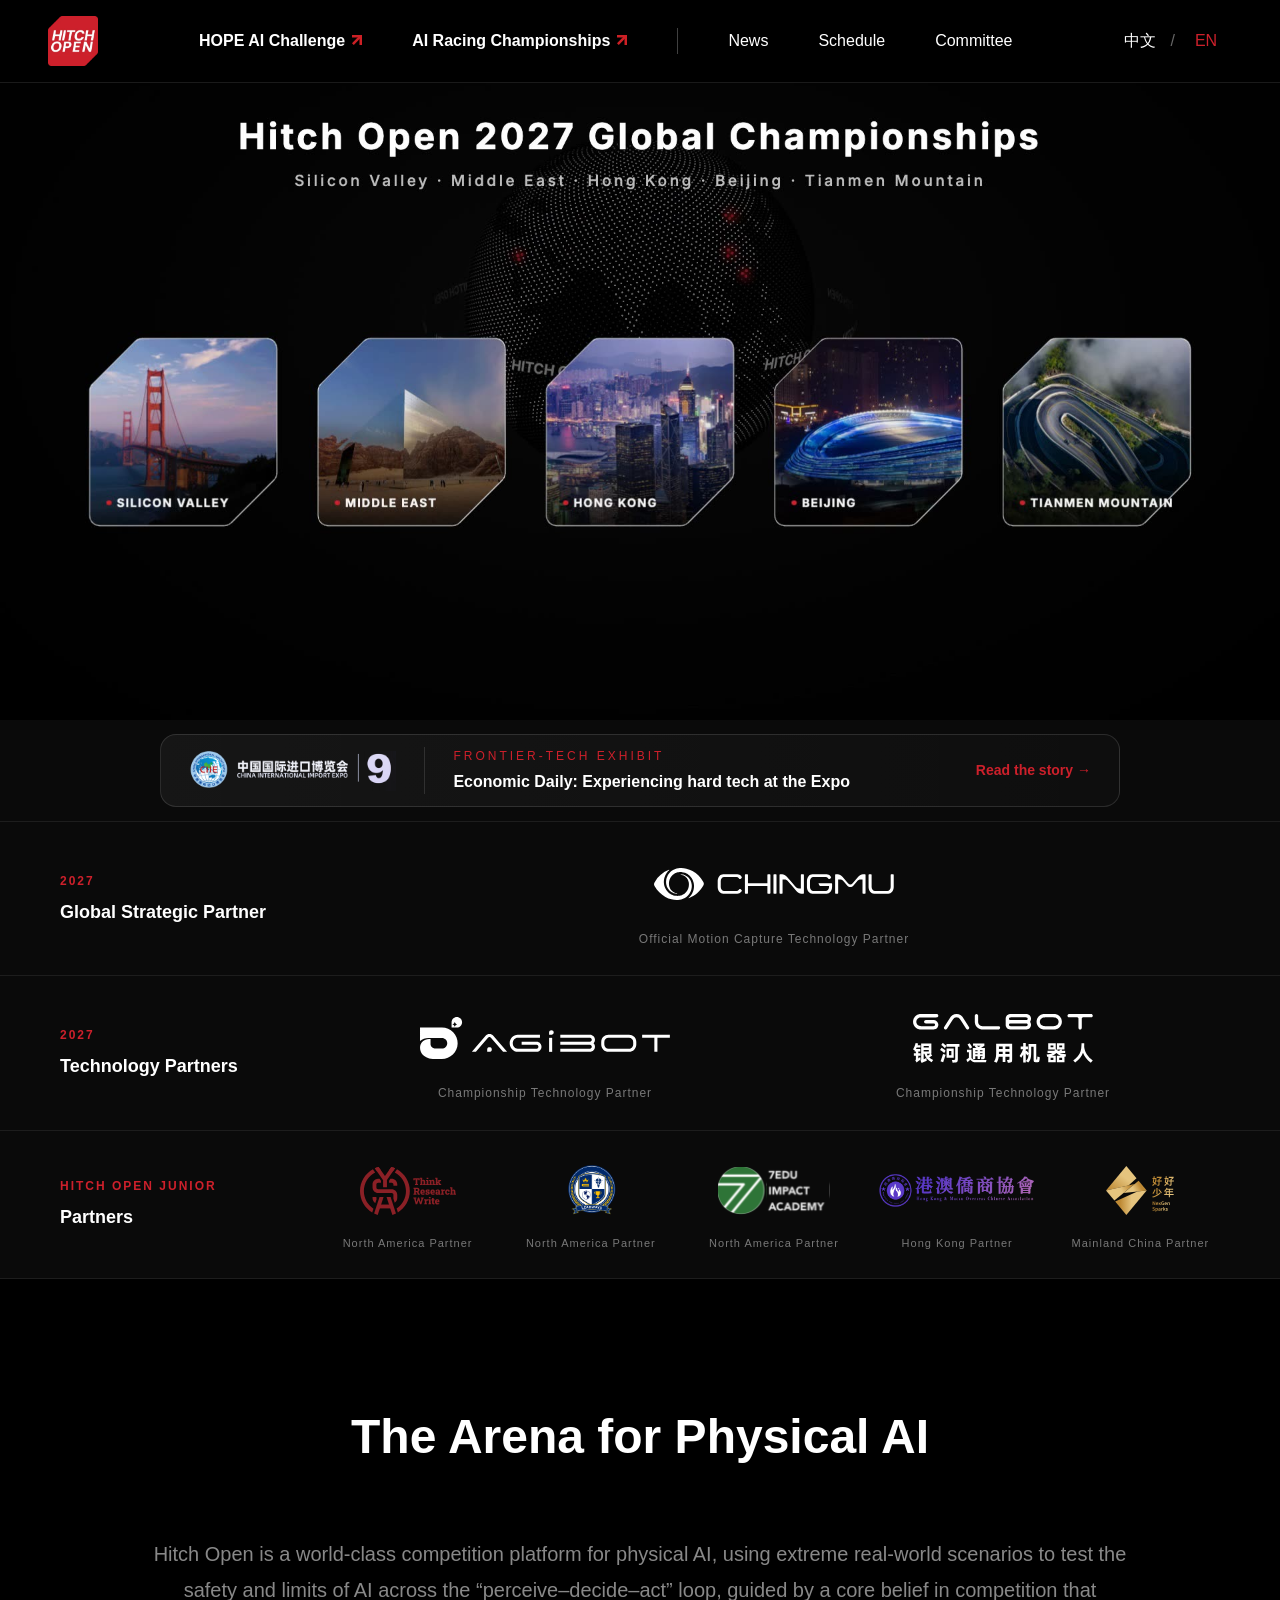
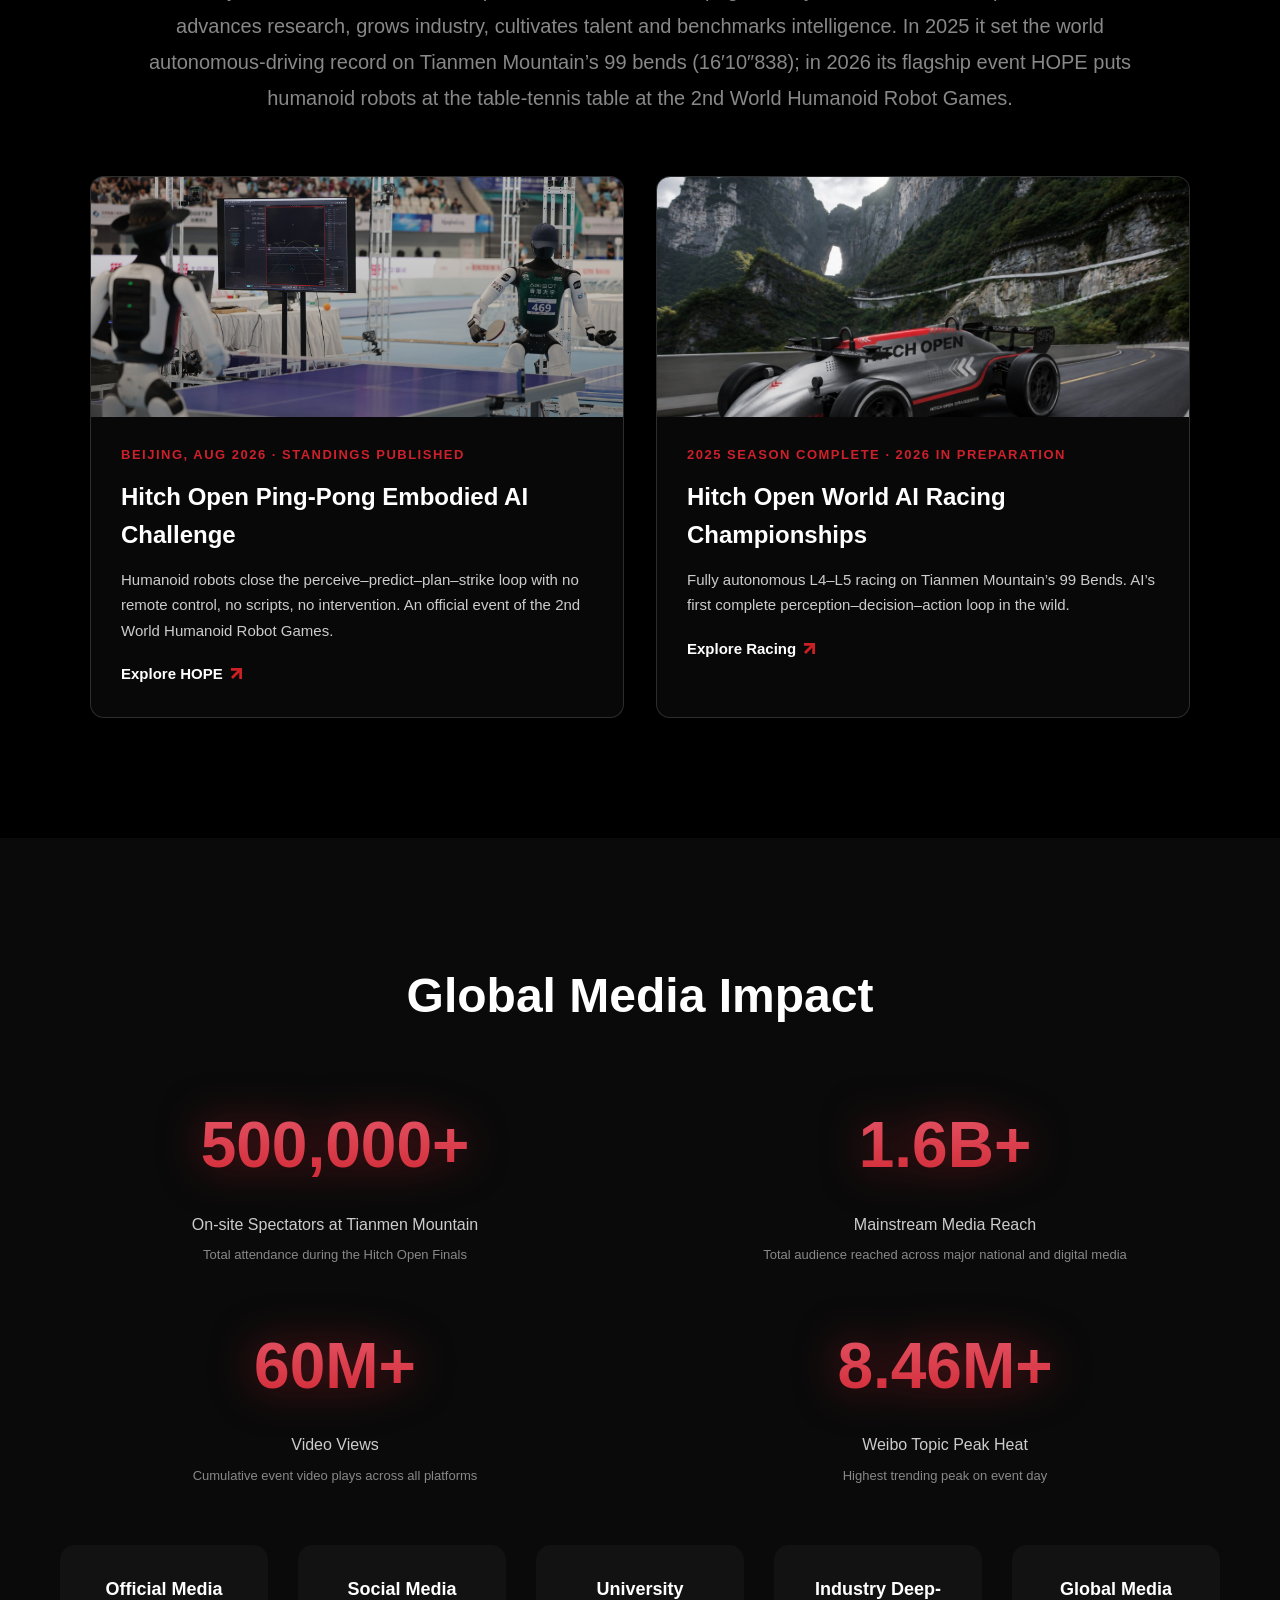
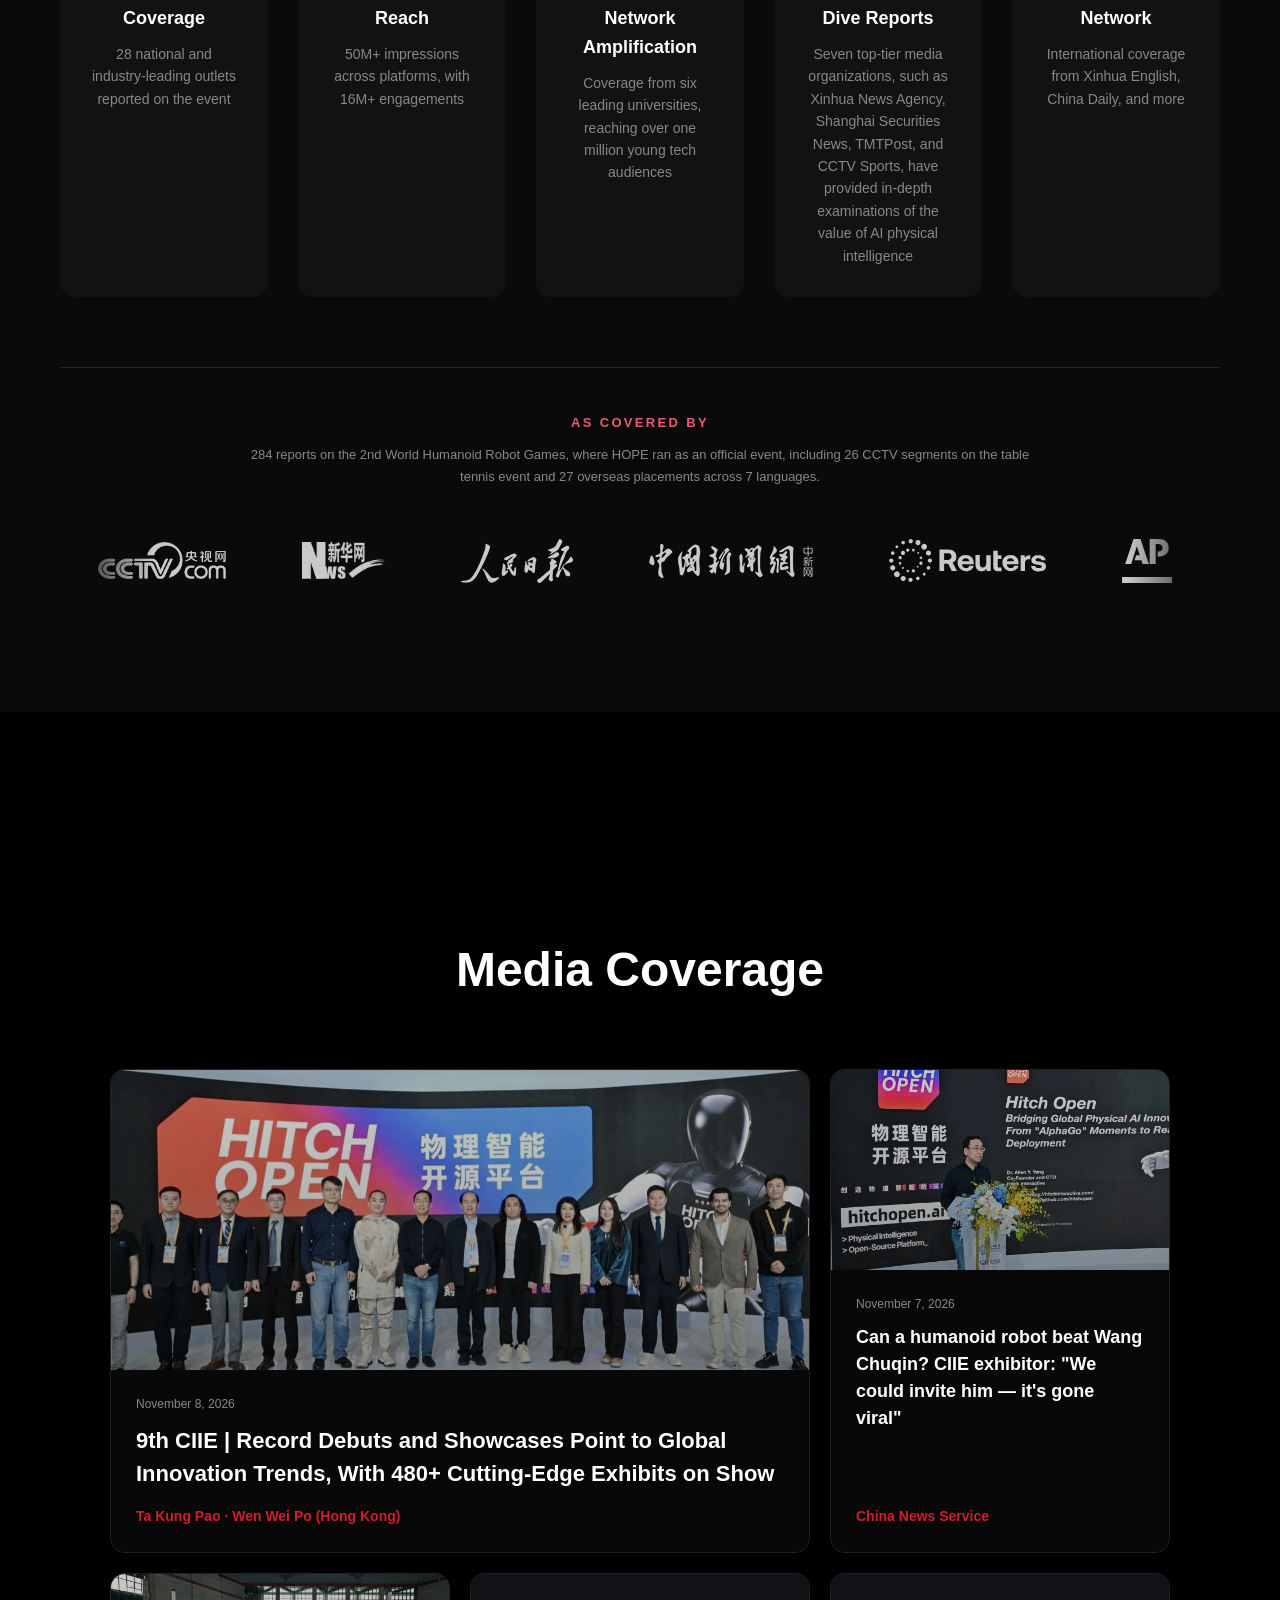
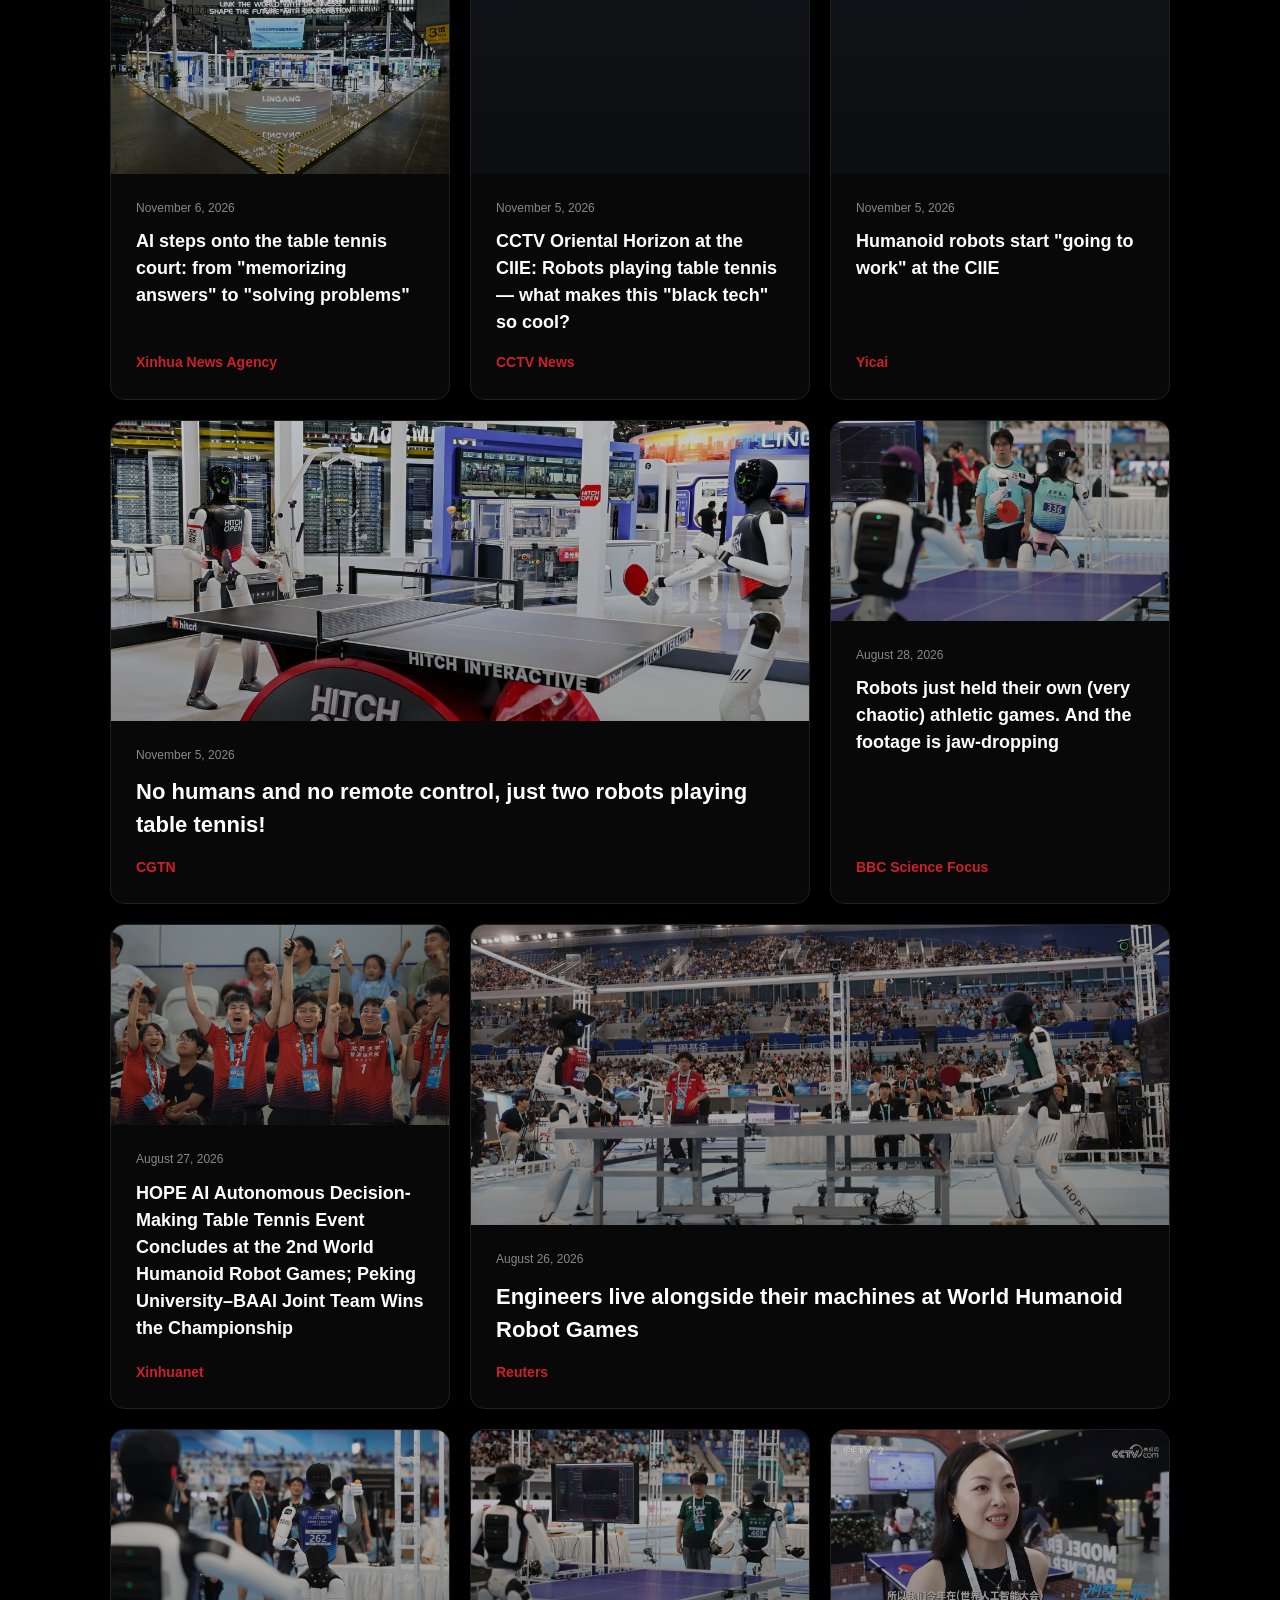
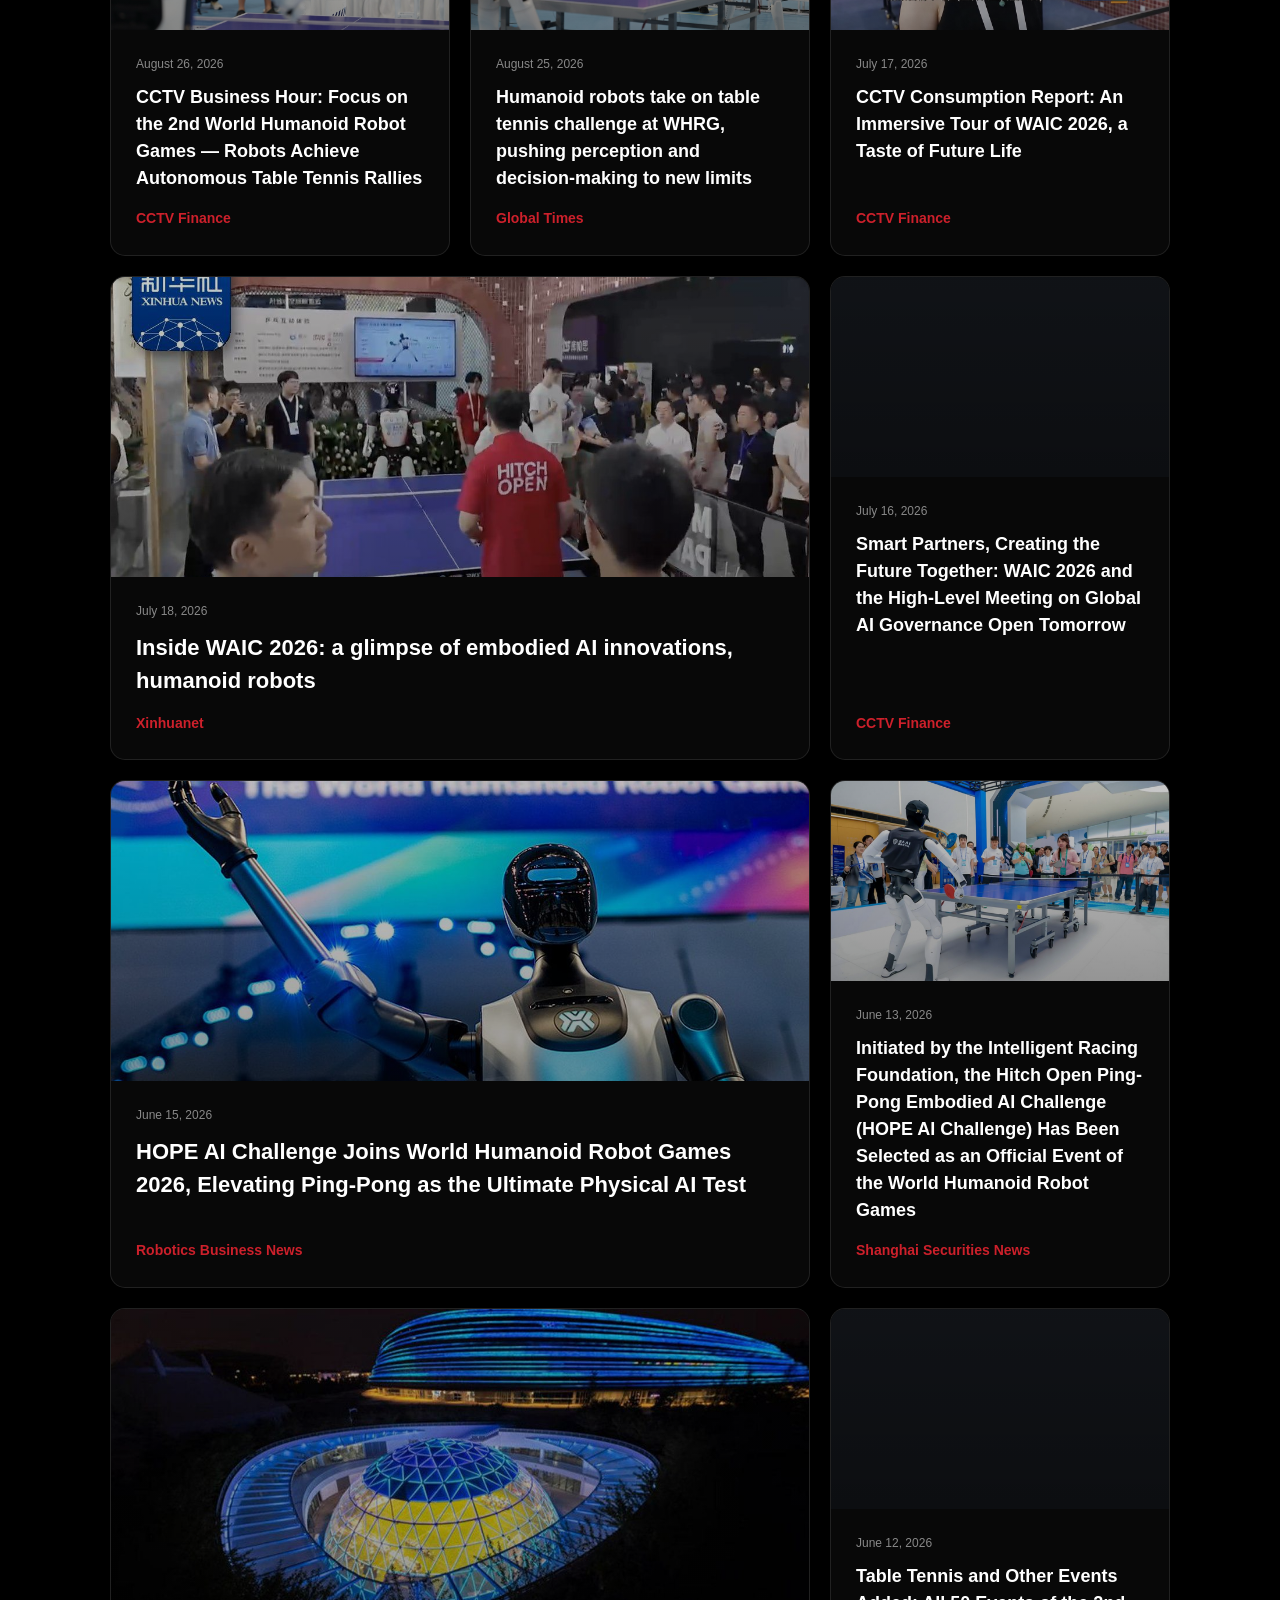
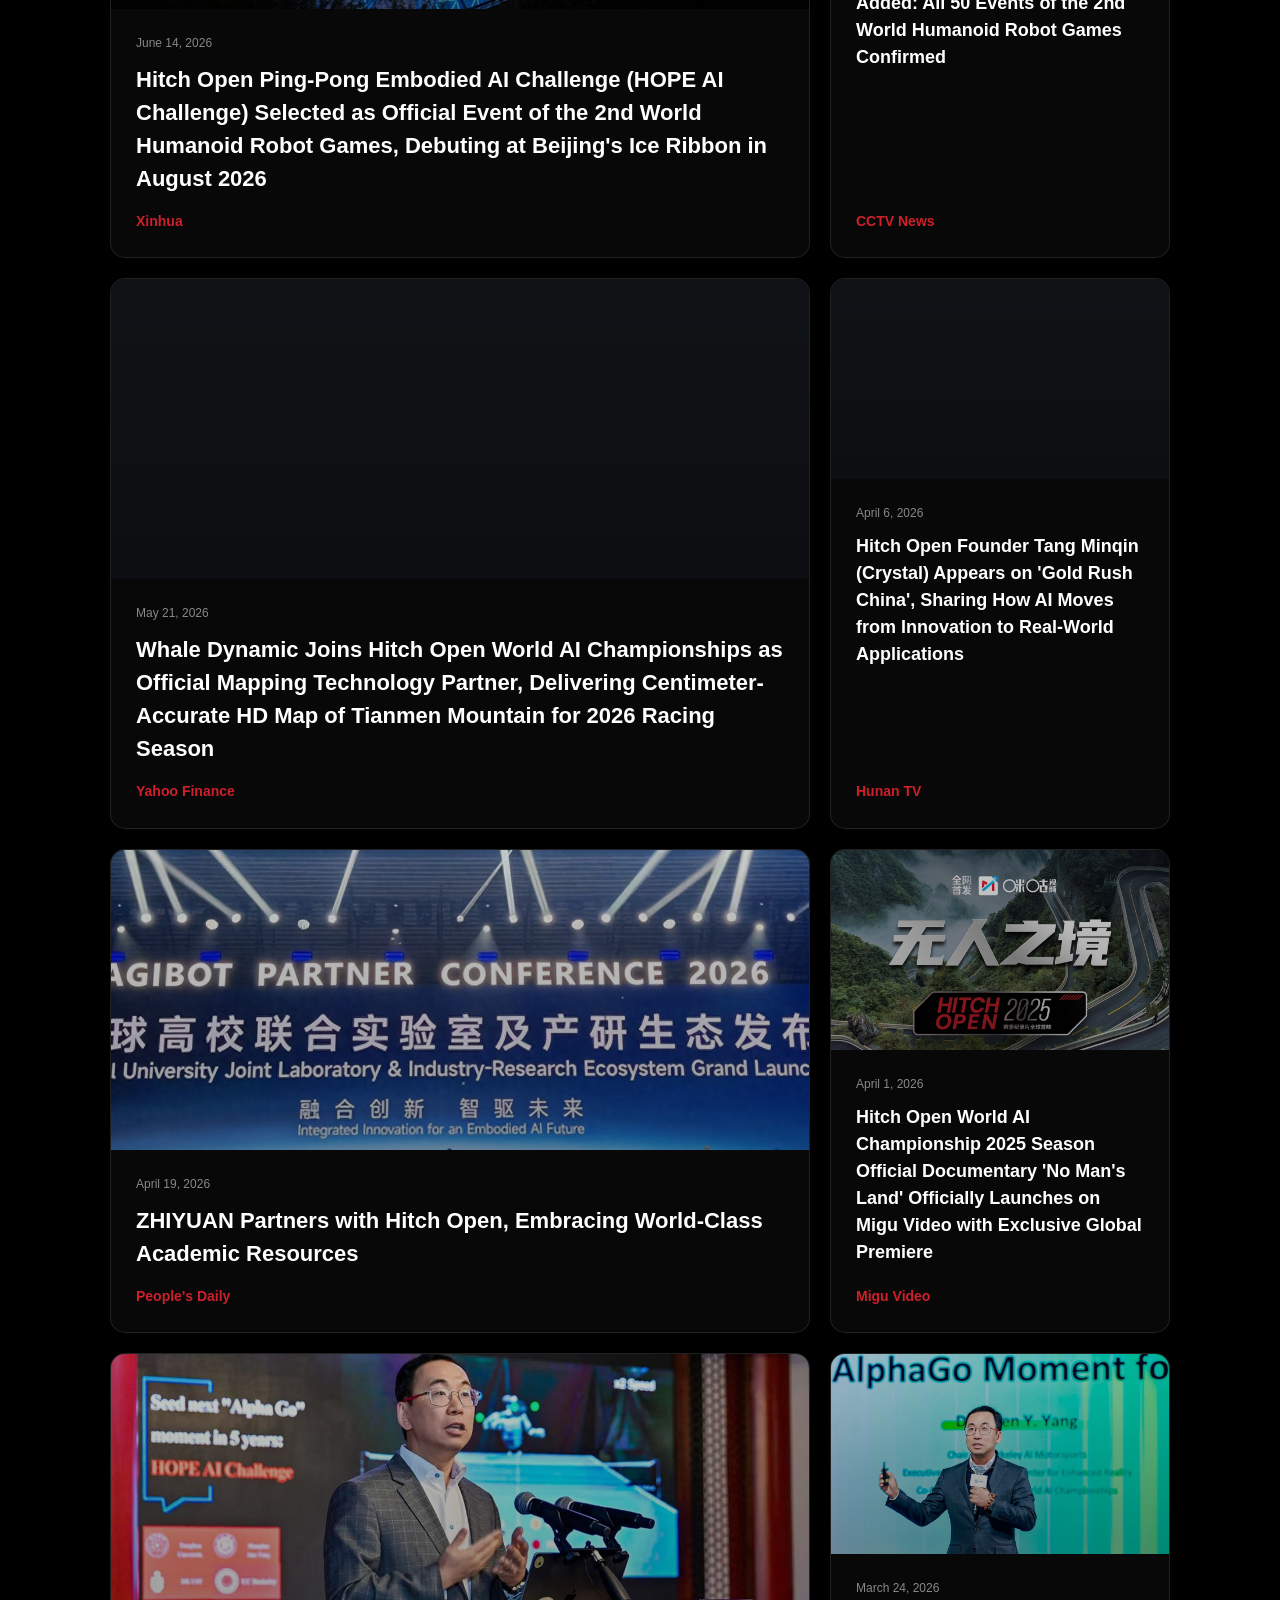
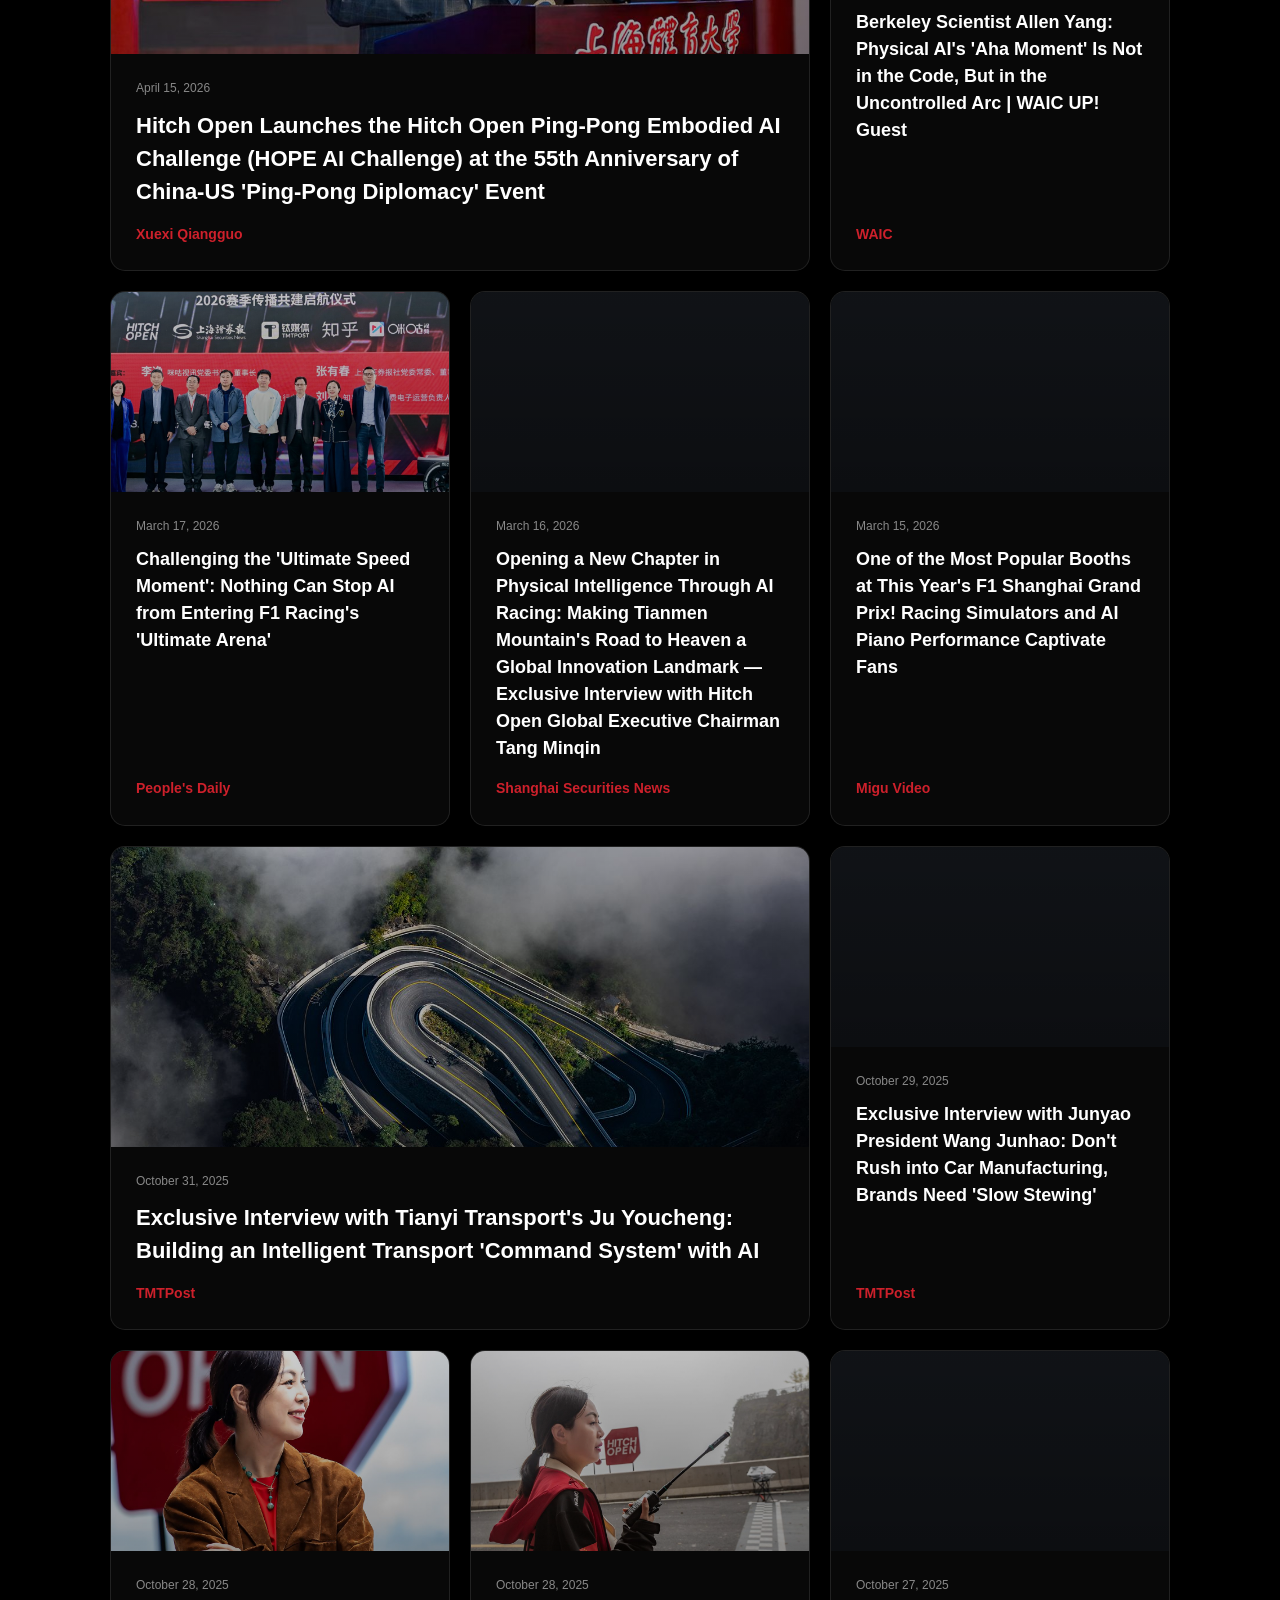
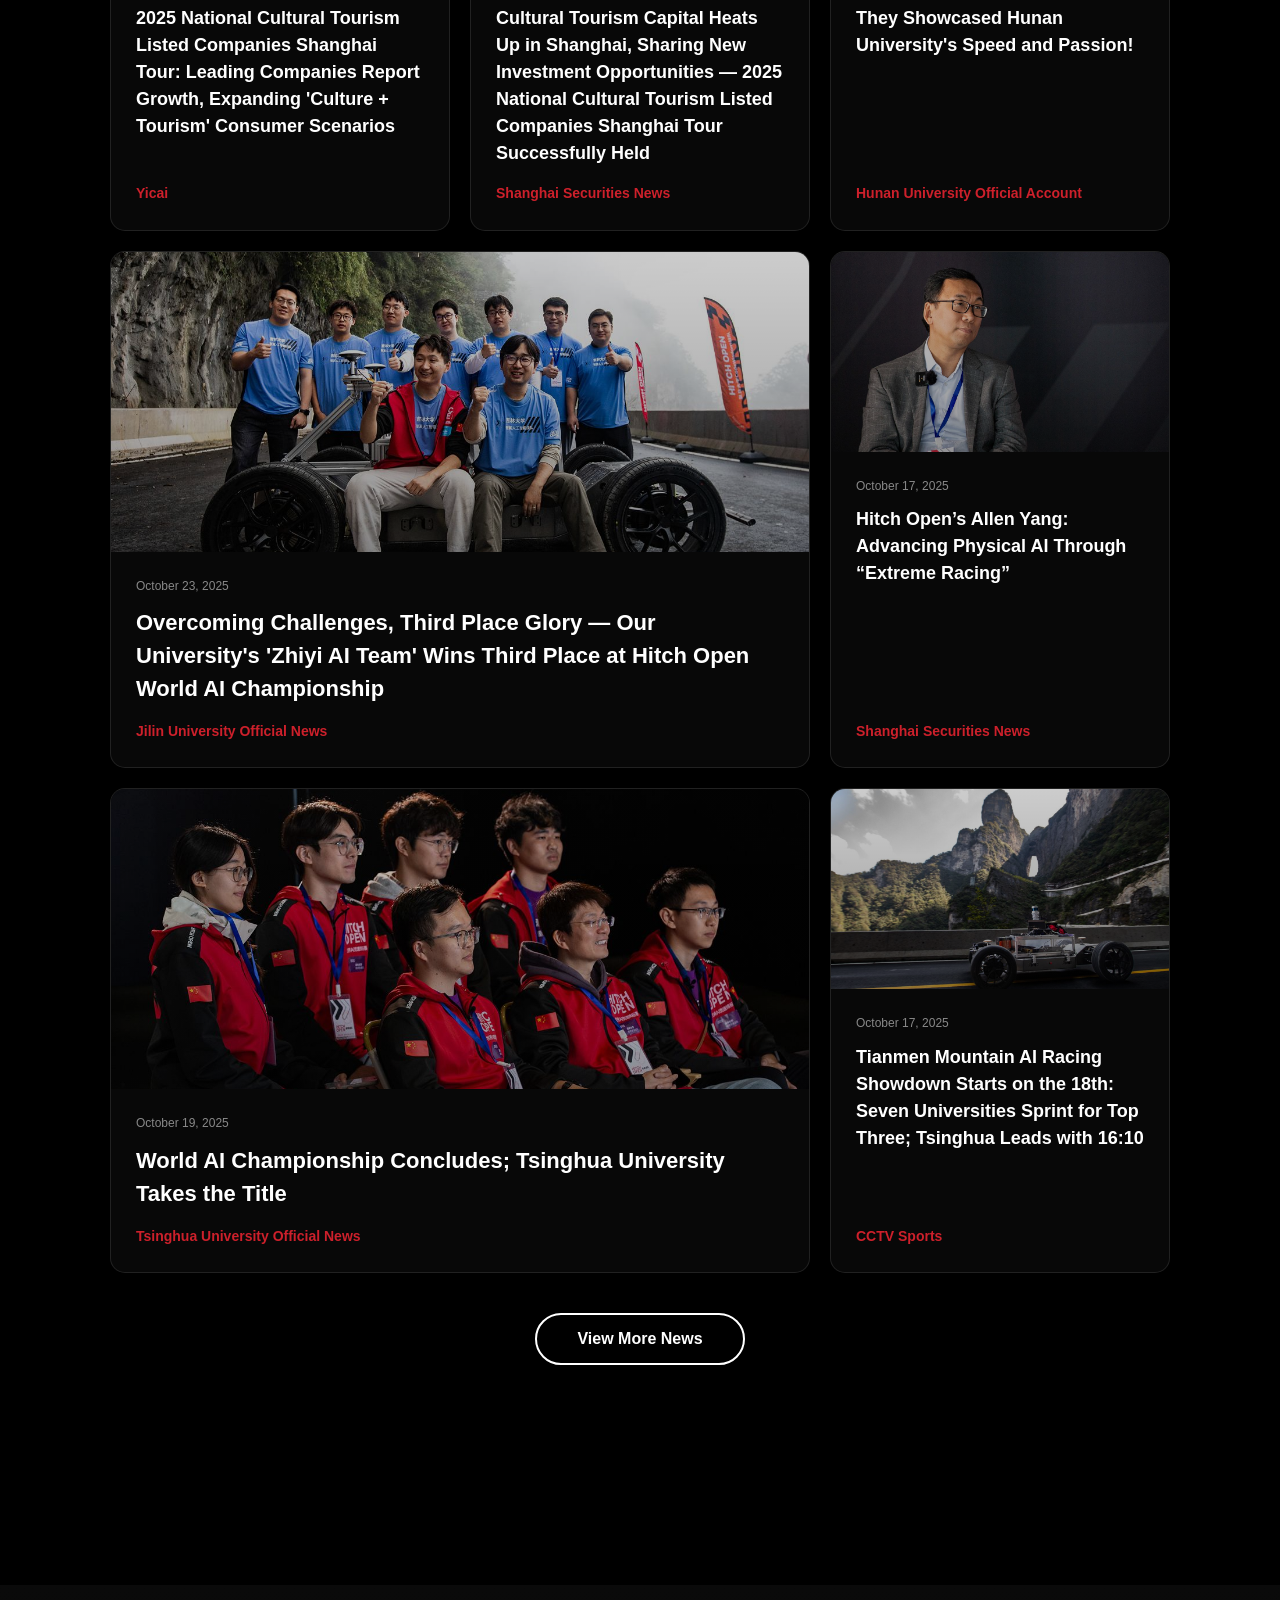
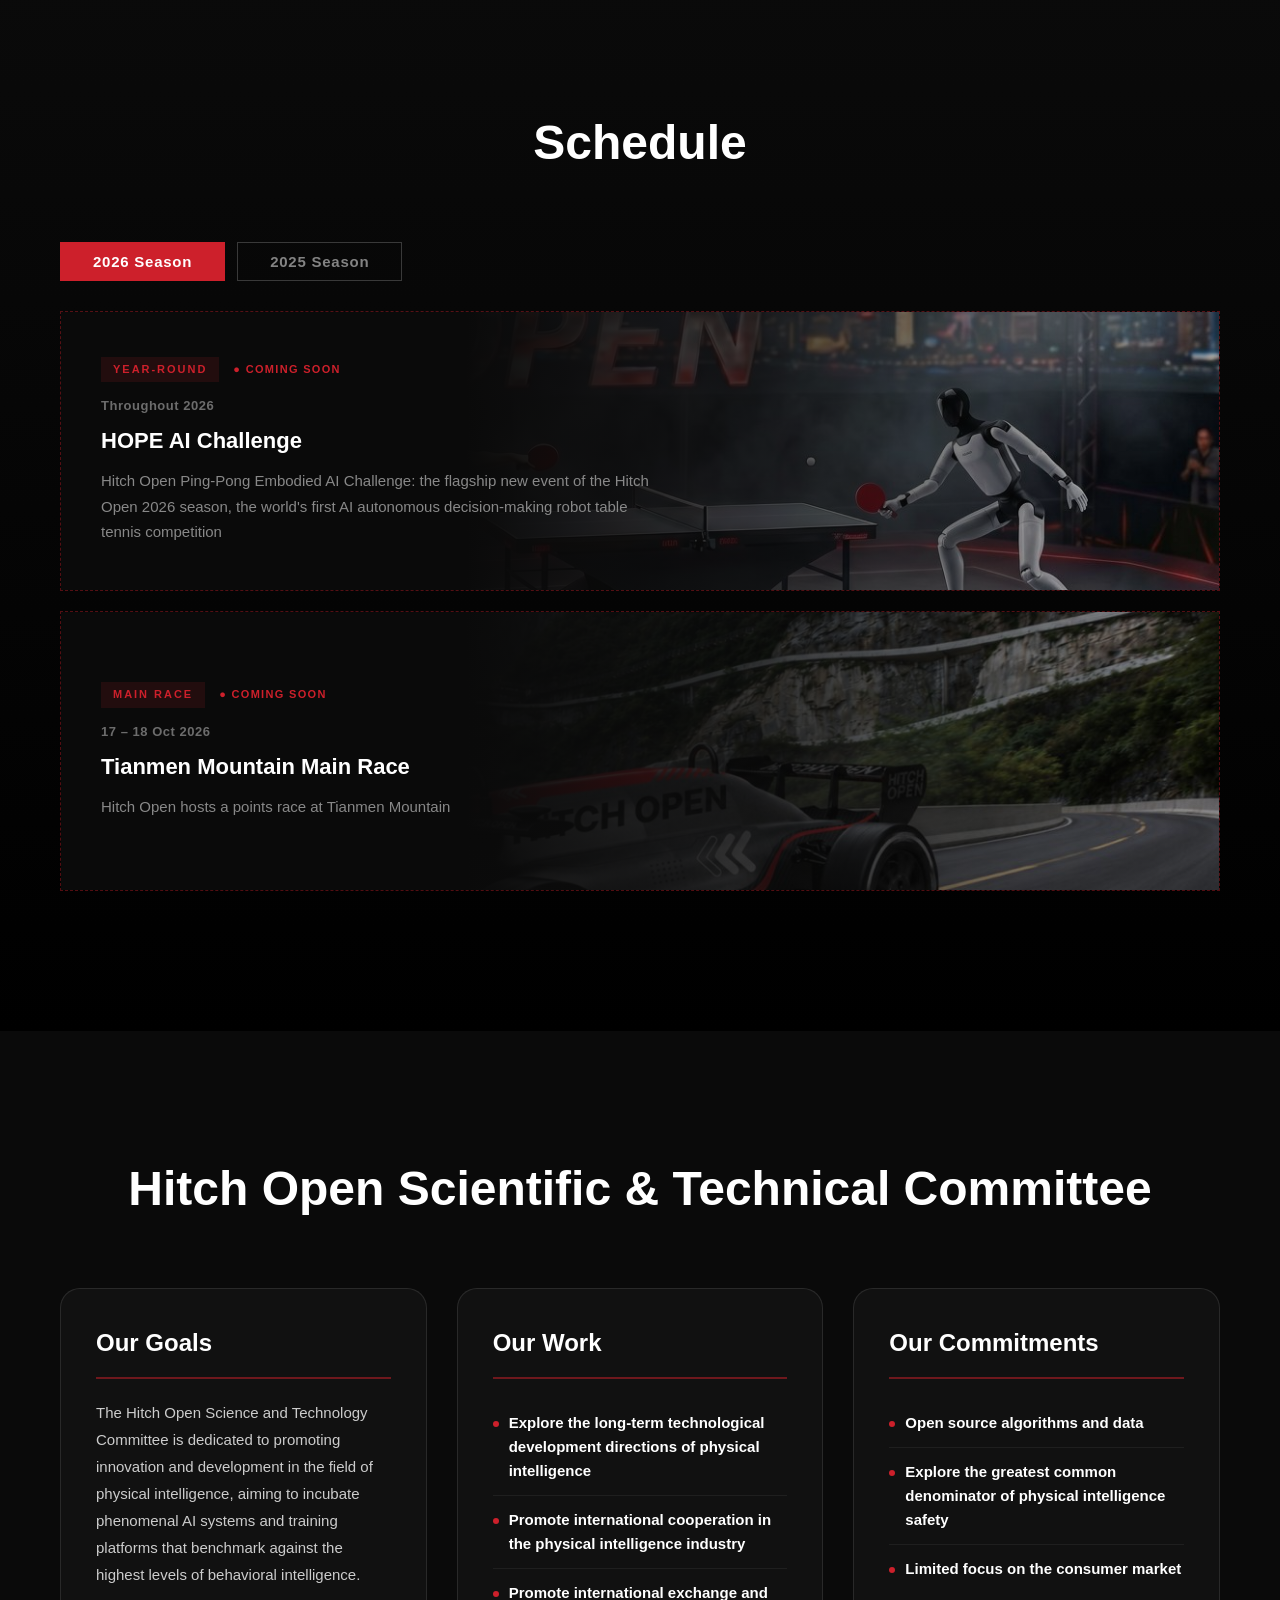
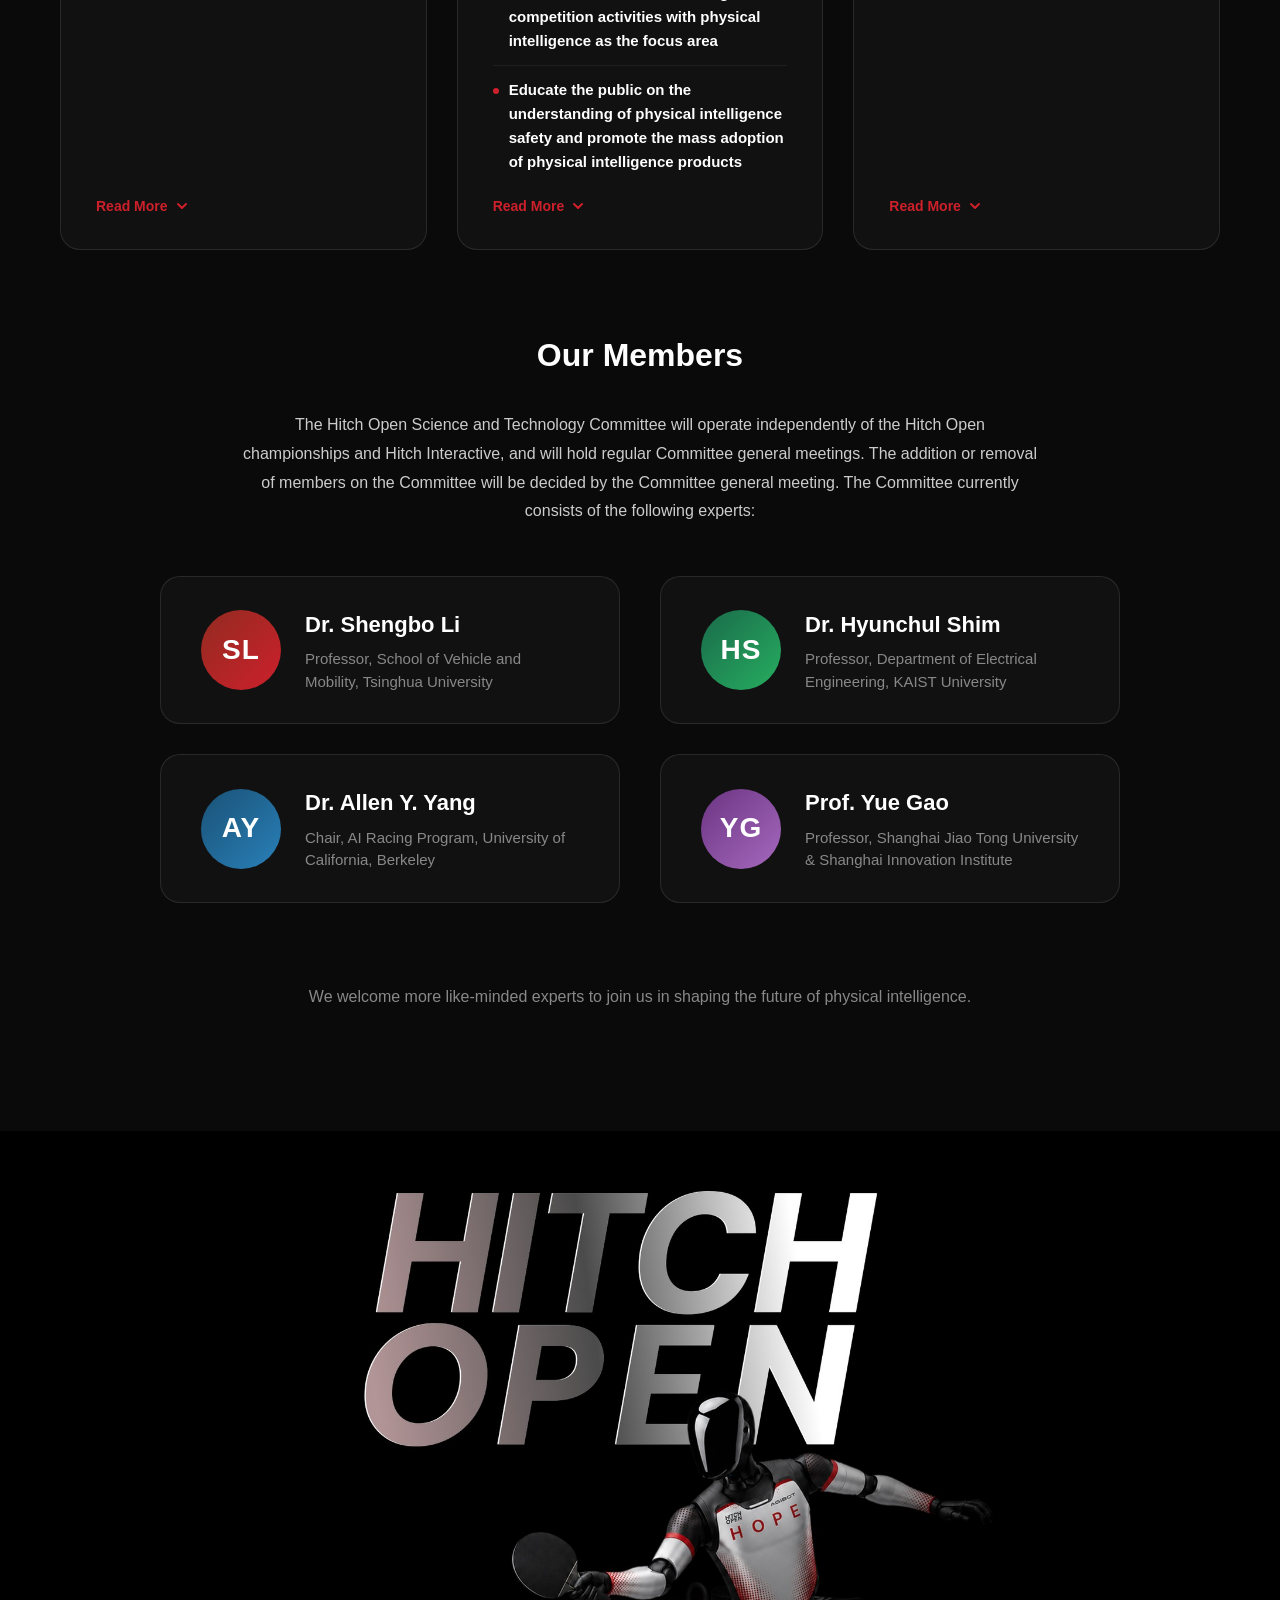
==== commit 20cf11ab: "Move CIIE honor banner right under hero so it shows on first screen" ====
--- a/index.html
+++ b/index.html
@@ -14,7 +14,7 @@
     <link rel="apple-touch-icon" sizes="256x256" href="images/webclip.png">
 
     <!-- Stylesheet -->
-    <link rel="stylesheet" href="css/style.css?v=20261118c">
+    <link rel="stylesheet" href="css/style.css?v=20261118d">
     <script>
     (function () {
         var map = { '#about': 'racing.html#about', '#venue': 'racing.html#venue',
@@ -57,6 +57,18 @@
         <h1 class="sr-only">Hitch Open 2027 Global Championships · Silicon Valley · Middle East · Hong Kong · Beijing · Tianmen Mountain</h1>
     </section>
 
+    <!-- 进博会荣誉条: 紧贴 hero 下方, 进主页第一屏就能看到 -->
+    <section class="honor-section">
+            <a class="honor-banner" href="https://www.ciie.org/zbh/cn/2024/medium-item1/other/20261107/65762.html" target="_blank" rel="noopener">
+                <img class="honor-logo" src="images/honors/ciie9-lockup.png" width="560" height="108" alt="第九届中国国际进口博览会 CIIE 9" loading="lazy">
+                <span class="honor-text">
+                    <span class="honor-eyebrow" data-zh="黑科技展品" data-en="Frontier-Tech Exhibit">Frontier-Tech Exhibit</span>
+                    <span class="honor-title" data-zh="经济日报：逛进博，体验黑科技硬科技" data-en="Economic Daily: Experiencing hard tech at the Expo">Economic Daily: Experiencing hard tech at the Expo</span>
+                </span>
+                <span class="honor-cta" data-zh="阅读报道 →" data-en="Read the story →">Read the story →</span>
+            </a>
+    </section>
+
     <!-- 2027 全球战略合作伙伴 + 技术合作伙伴: logo 来自 brand/partners -->
     <section class="endorsement-bar endorsement-bar-partners endorsement-bar-major">
         <div class="endorsement-inner">
@@ -160,14 +172,6 @@
             </a>
         </div>
 
-        <a class="honor-banner" href="https://www.ciie.org/zbh/cn/2024/medium-item1/other/20261107/65762.html" target="_blank" rel="noopener">
-            <img class="honor-logo" src="images/honors/ciie9-lockup.png" width="560" height="108" alt="第九届中国国际进口博览会 CIIE 9" loading="lazy">
-            <span class="honor-text">
-                <span class="honor-eyebrow" data-zh="黑科技展品" data-en="Frontier-Tech Exhibit">Frontier-Tech Exhibit</span>
-                <span class="honor-title" data-zh="经济日报：逛进博，体验黑科技硬科技" data-en="Economic Daily: Experiencing hard tech at the Expo">Economic Daily: Experiencing hard tech at the Expo</span>
-            </span>
-            <span class="honor-cta" data-zh="阅读报道 →" data-en="Read the story →">Read the story →</span>
-        </a>
     </section>
 
     <!-- Impact Section -->
--- a/css/style.css
+++ b/css/style.css
@@ -288,6 +288,13 @@
         @media (max-width: 768px) {
             .hero.hero-film {
                 margin-top: 81px;
+            }
+        }
+
+        /* 桌面: 压低 hero 高度, 让下面的进博会荣誉条留在第一屏 */
+        @media (min-width: 769px) {
+            .hero.hero-film {
+                max-height: calc(100vh - 150px);
             }
         }
 
@@ -4063,8 +4070,8 @@
             align-items: center;
             gap: 28px;
             max-width: 960px;
-            margin: 56px auto 0;
-            padding: 20px 32px;
+            margin: 0 auto;
+            padding: 12px 28px;
             border: 1px solid rgba(255, 255, 255, 0.12);
             border-radius: 16px;
             background: linear-gradient(90deg, rgba(255, 255, 255, 0.05), rgba(255, 255, 255, 0.02));
@@ -4077,8 +4084,13 @@
             background: rgba(255, 255, 255, 0.06);
         }
 
+        .honor-section {
+            background: #0a0a0a;
+            padding: 14px 20px;
+        }
+
         .honor-logo {
-            height: 48px;
+            height: 40px;
             width: auto;
             flex-shrink: 0;
         }
@@ -4123,8 +4135,8 @@
             .honor-banner {
                 flex-wrap: wrap;
                 gap: 14px;
-                margin: 40px 20px 0;
-                padding: 18px 20px;
+                margin: 0 auto;
+                padding: 14px 18px;
             }
 
             .honor-logo {
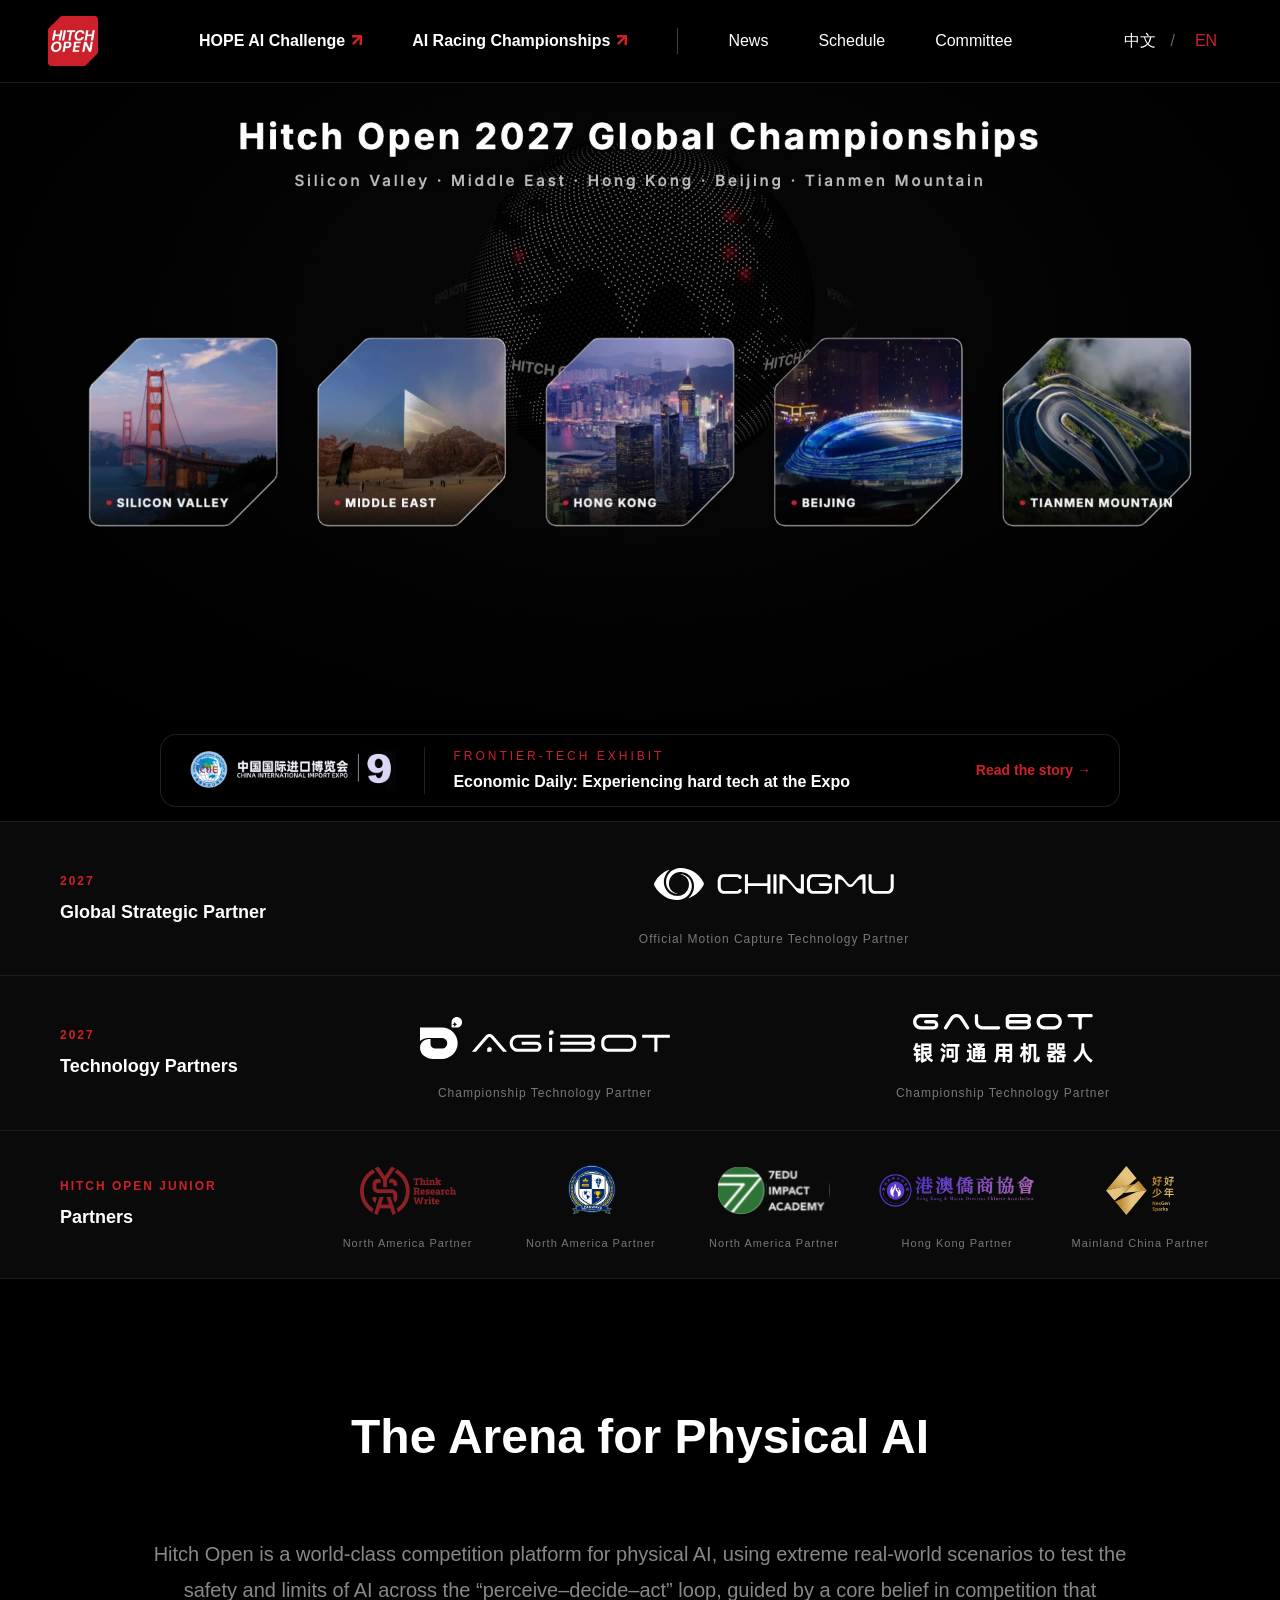
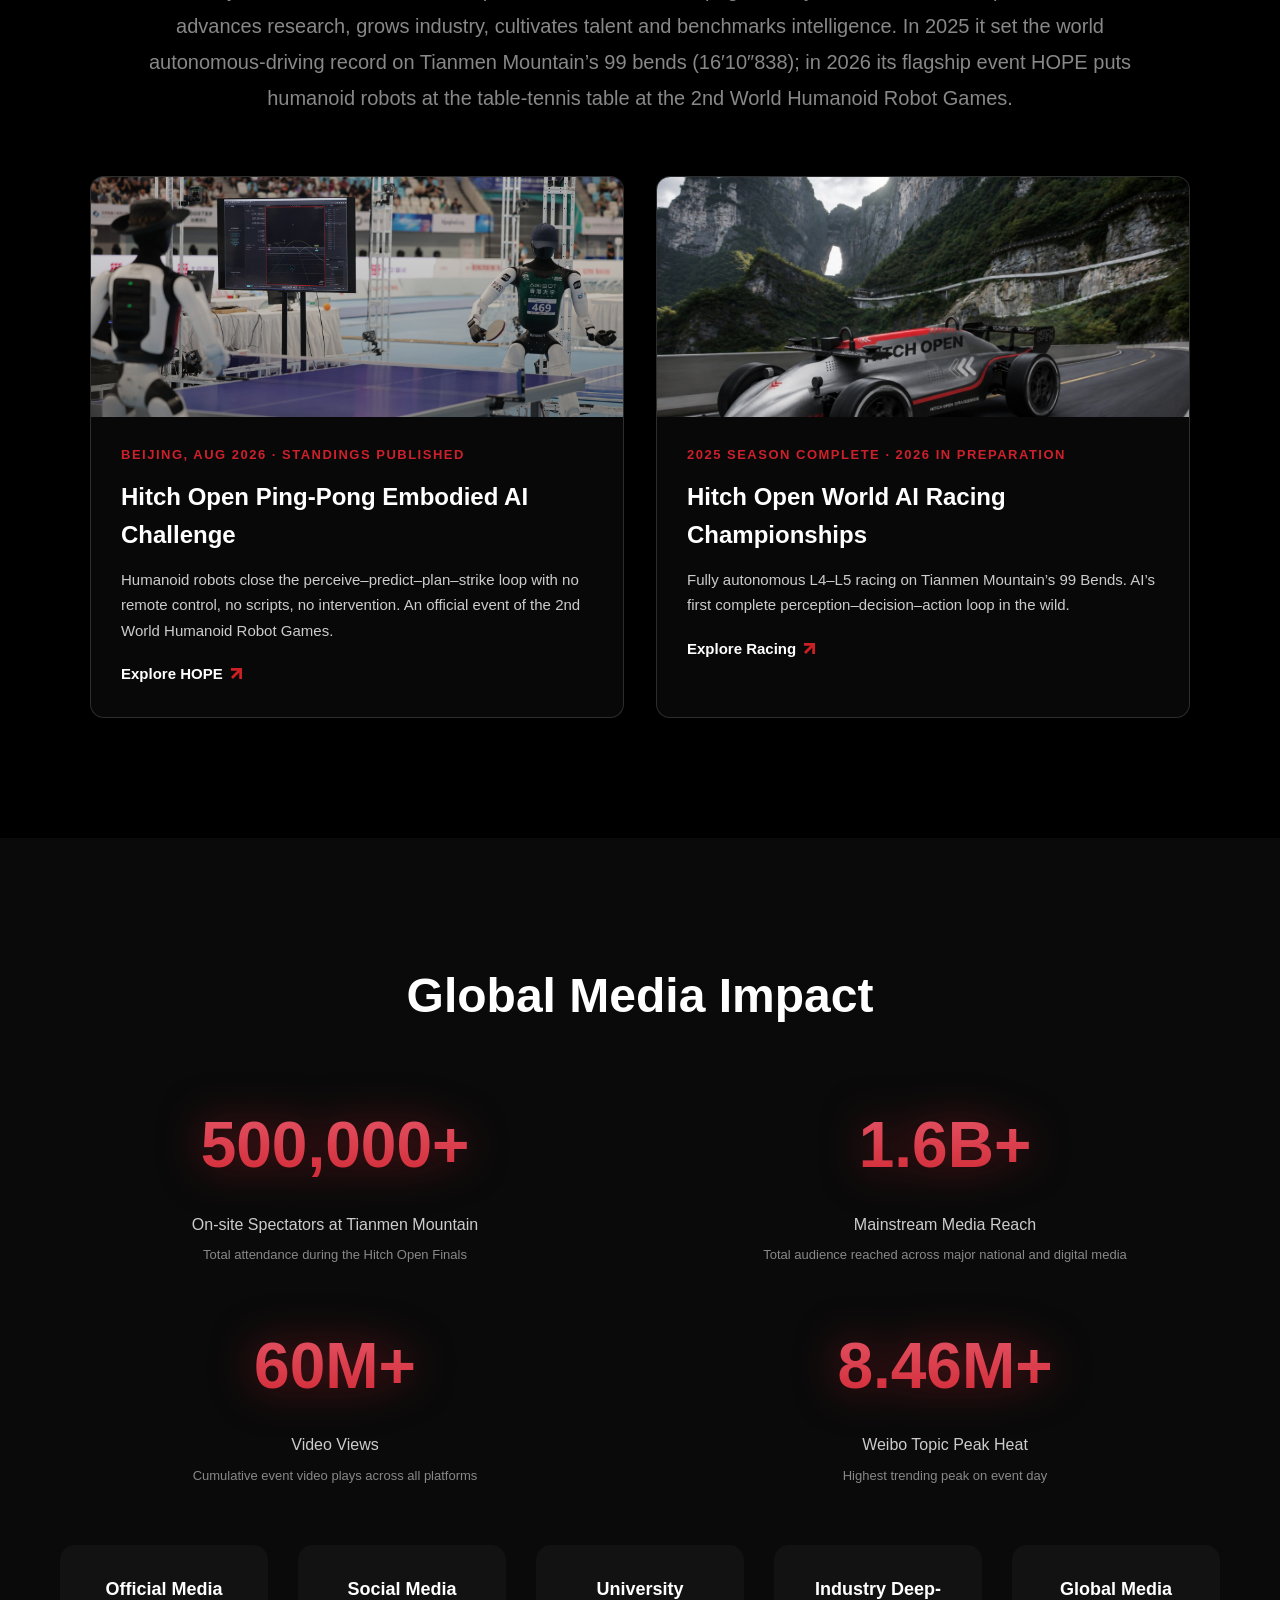
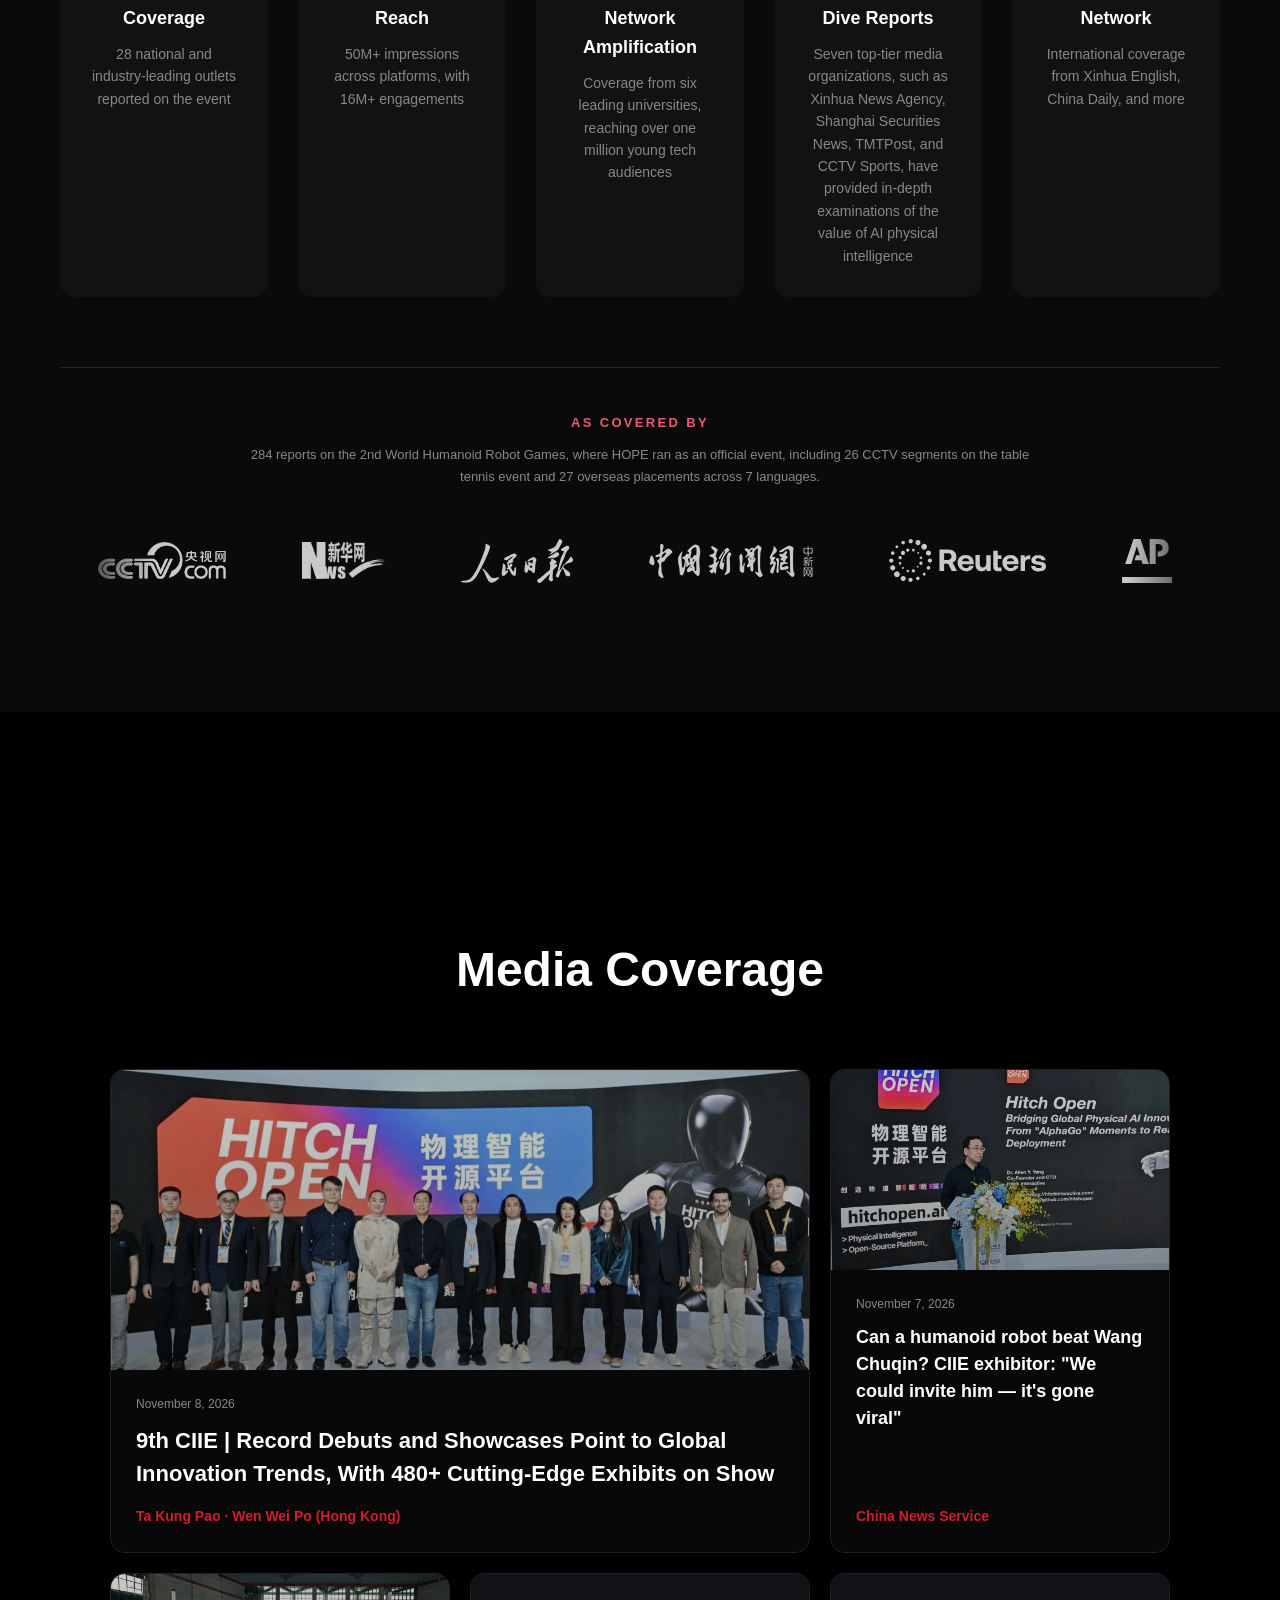
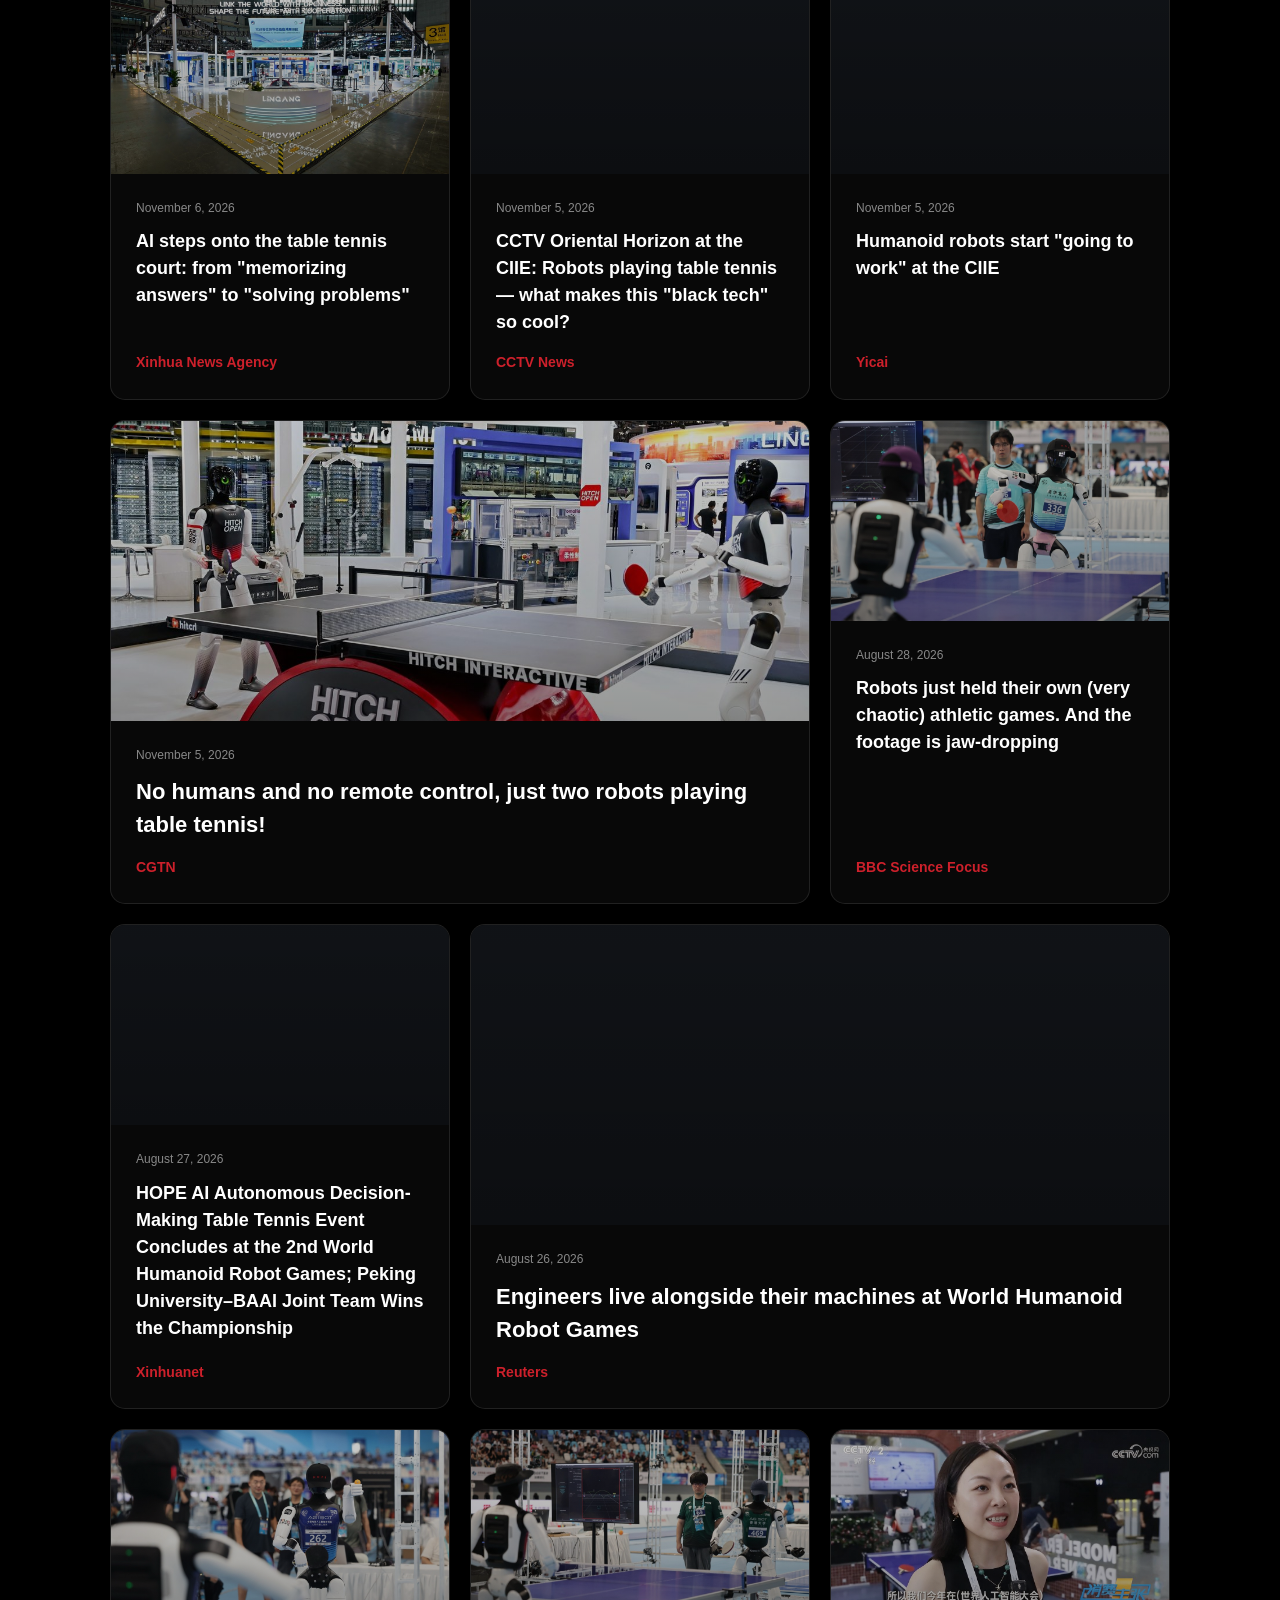
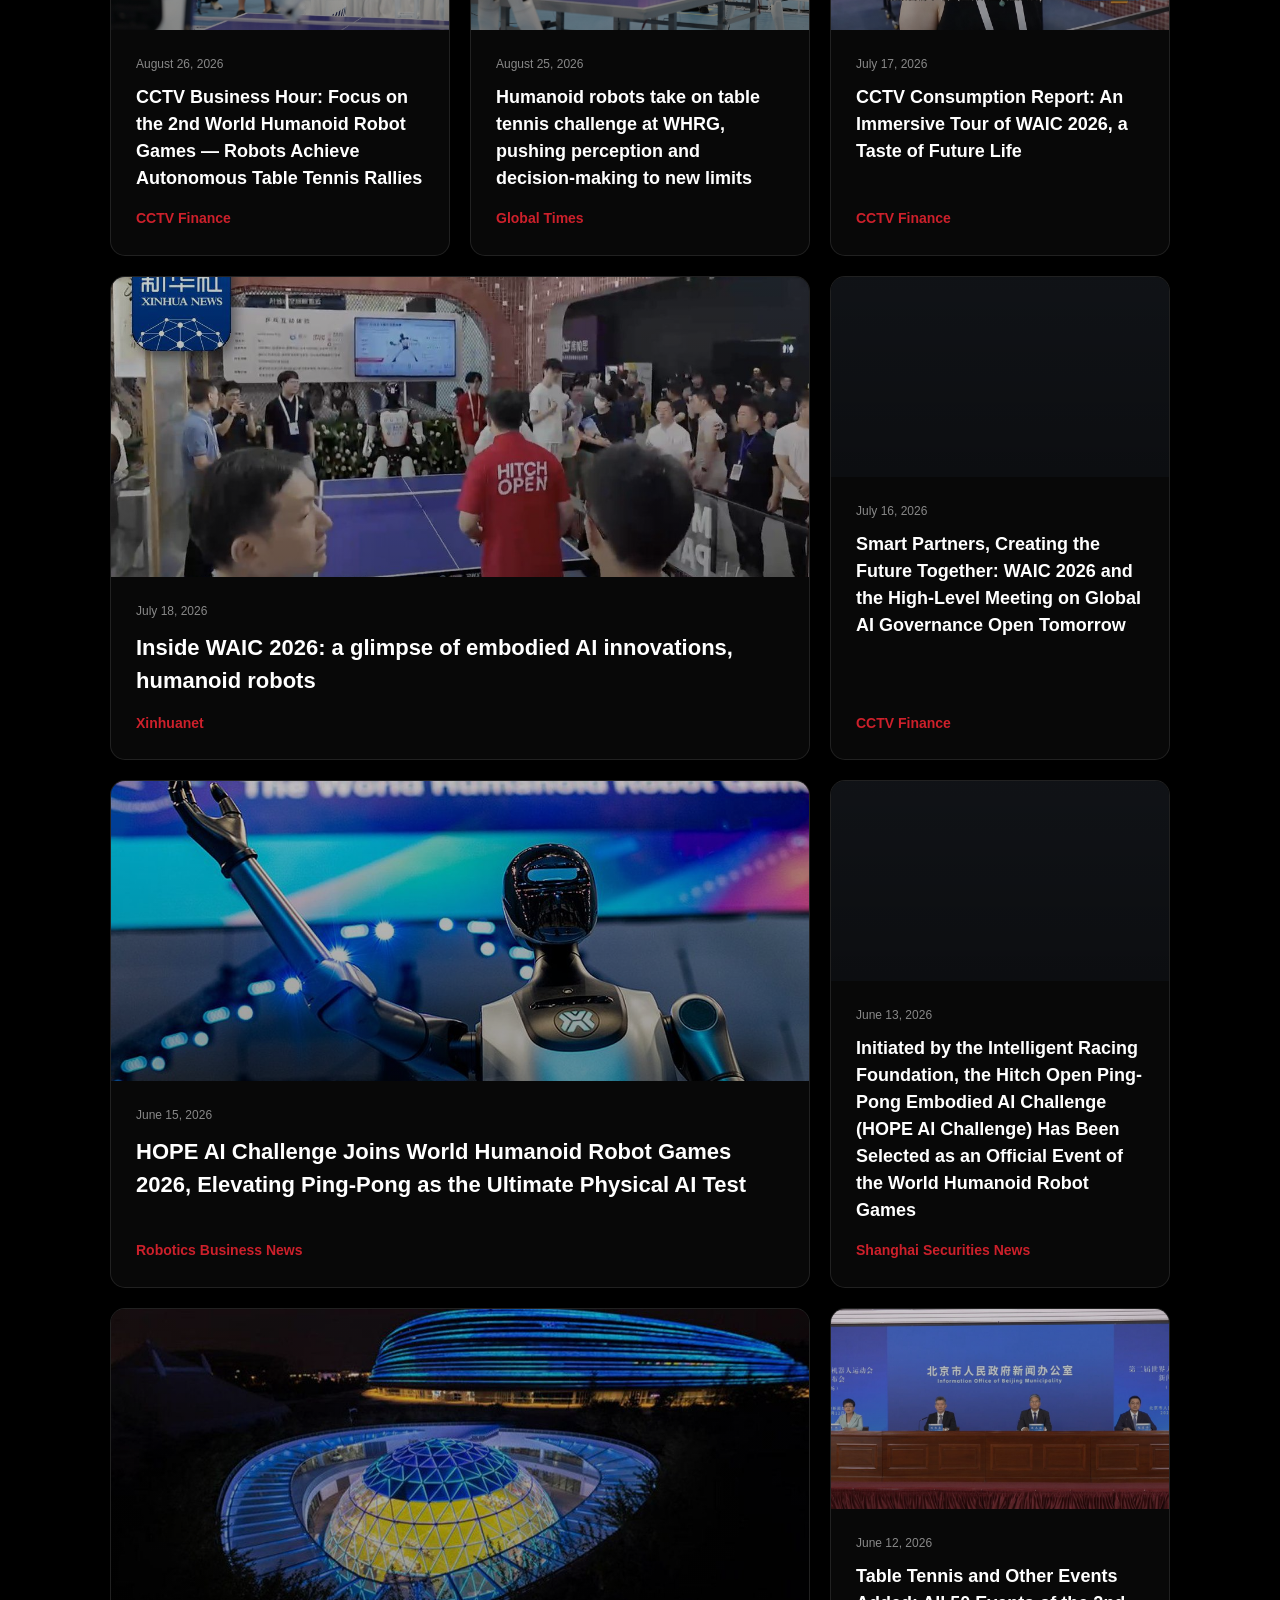
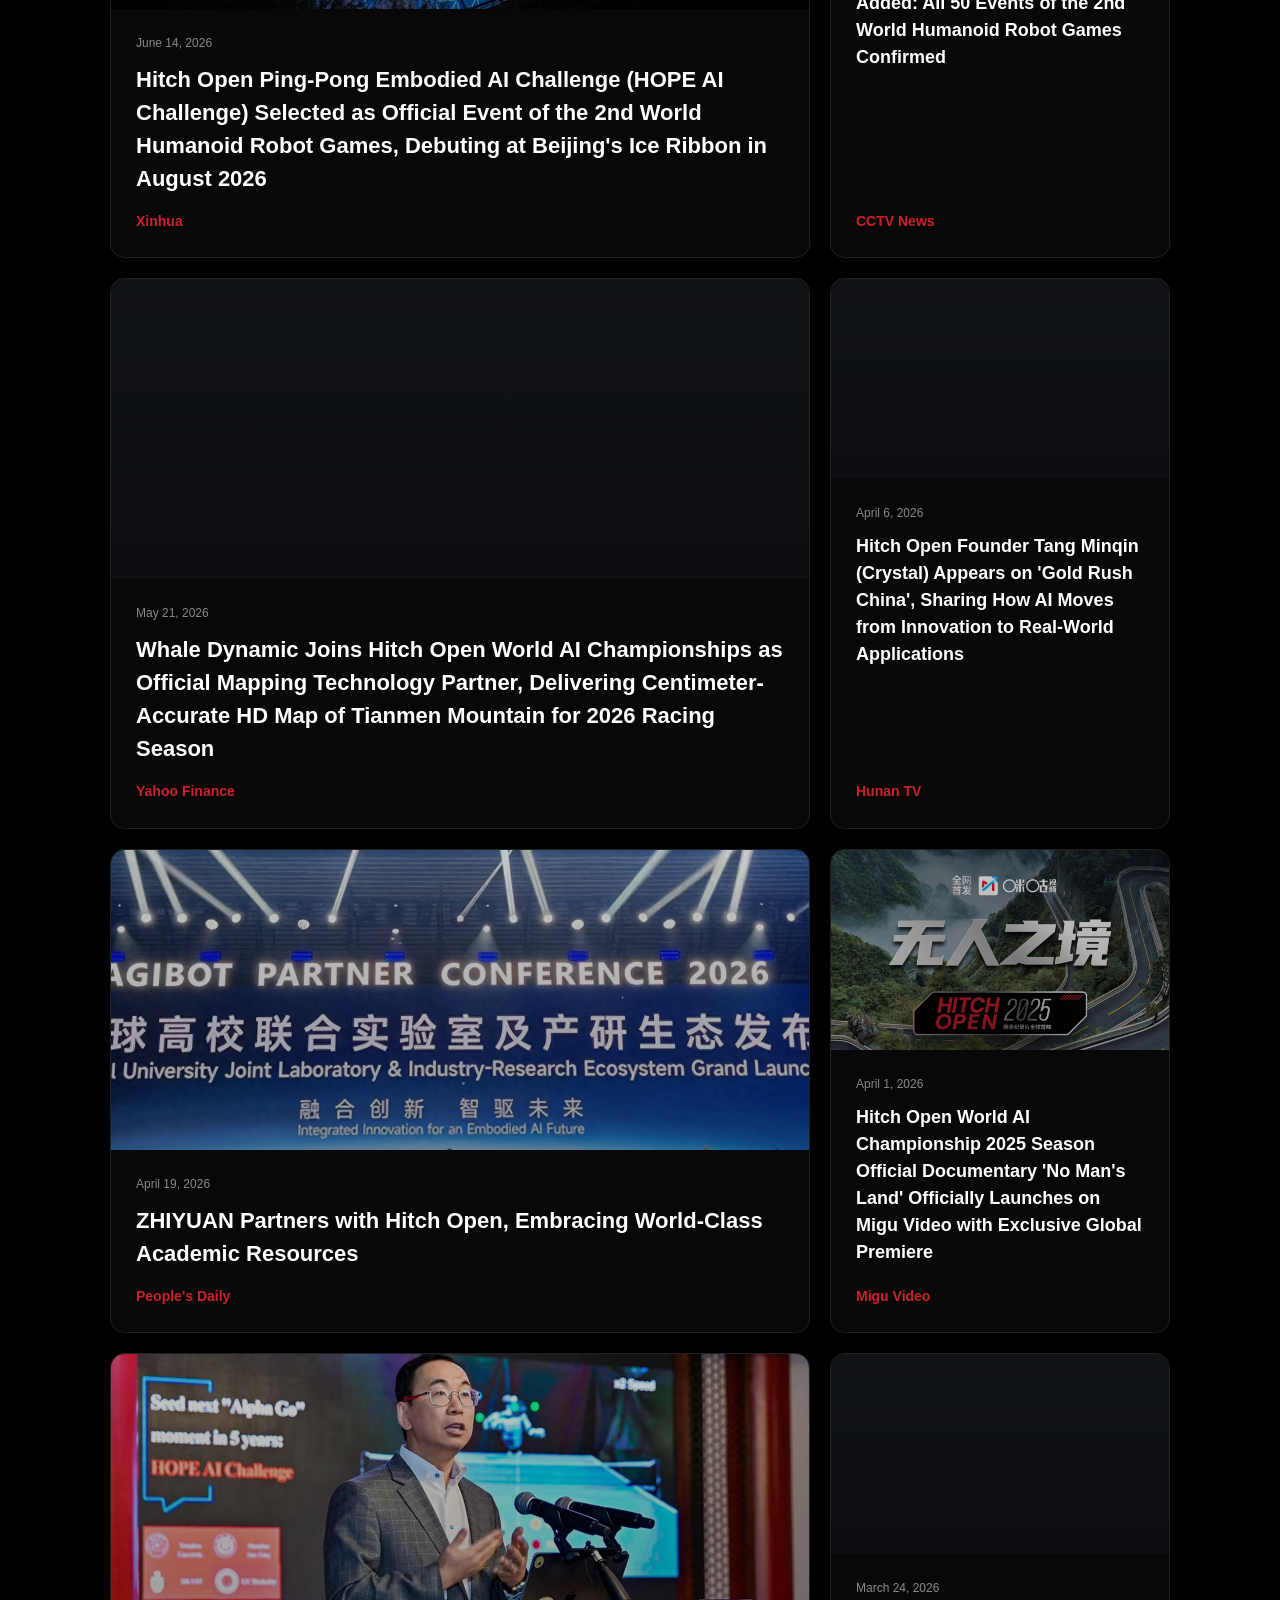
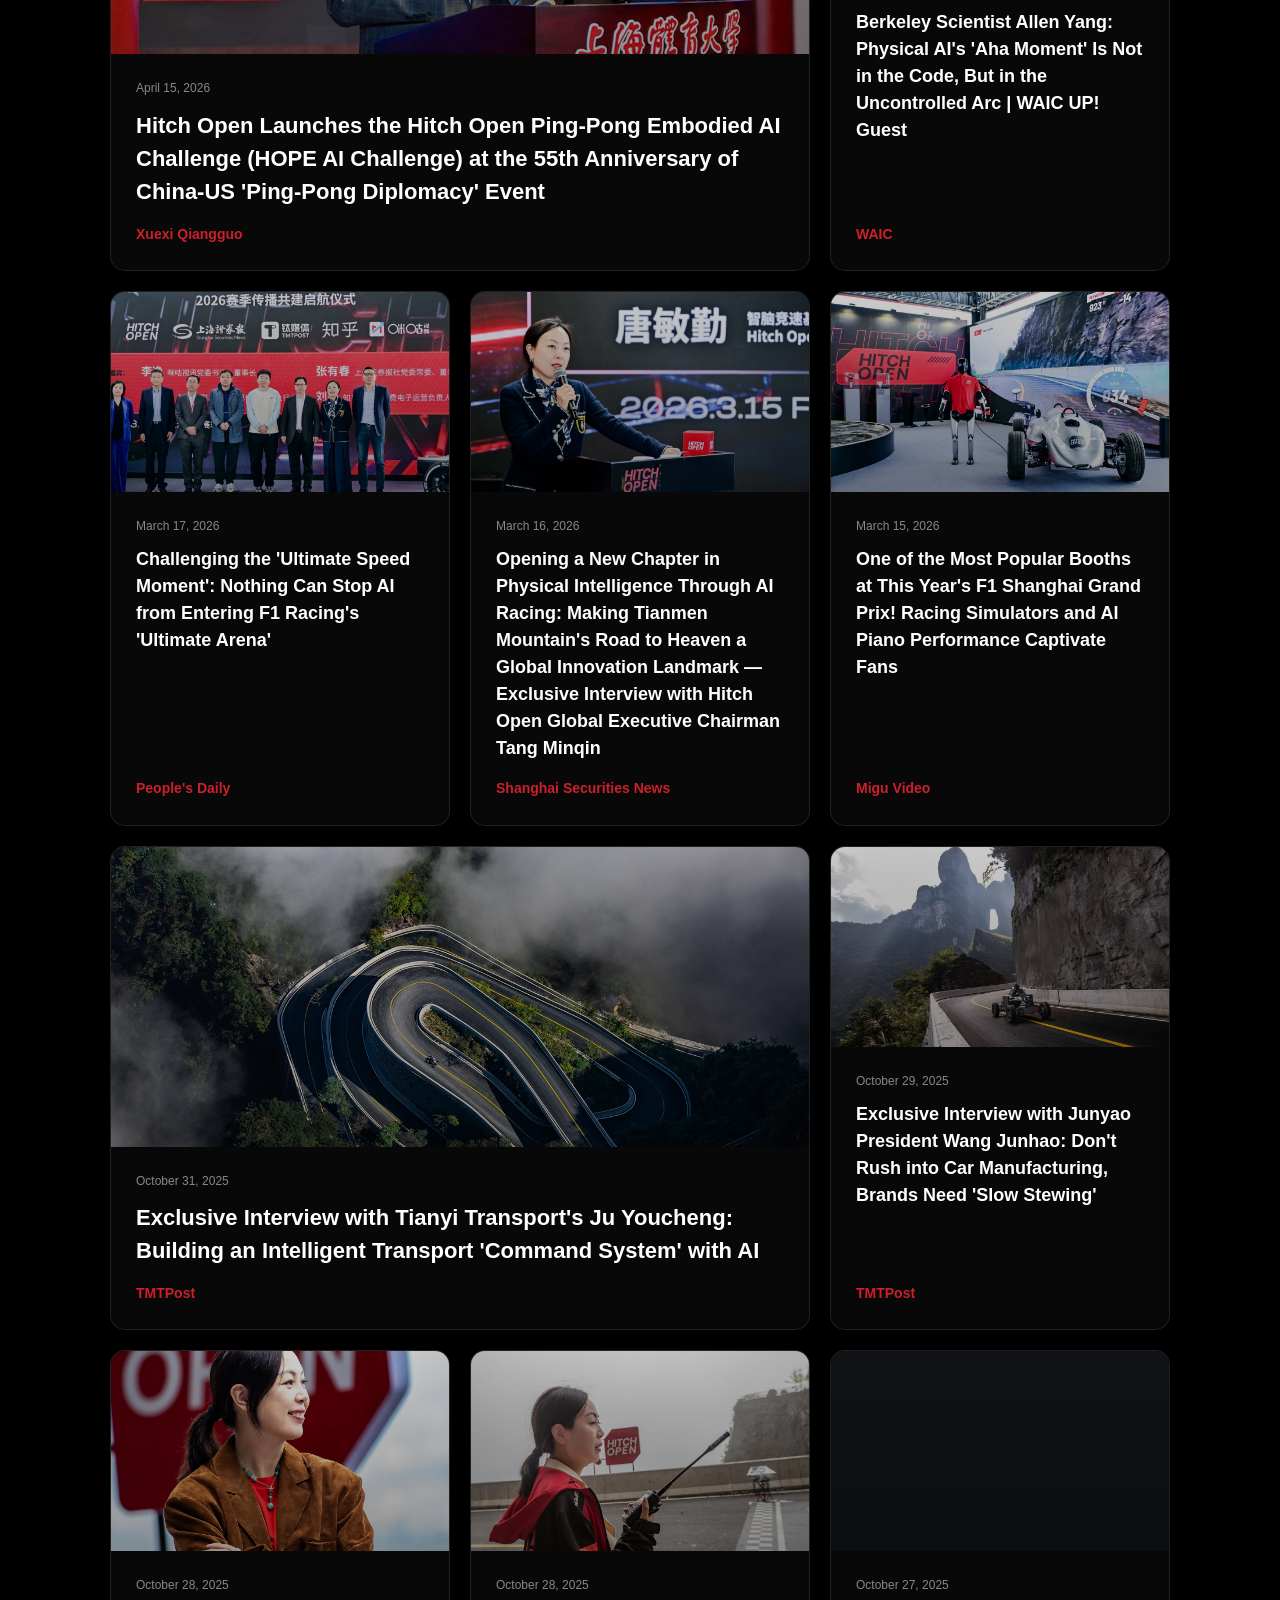
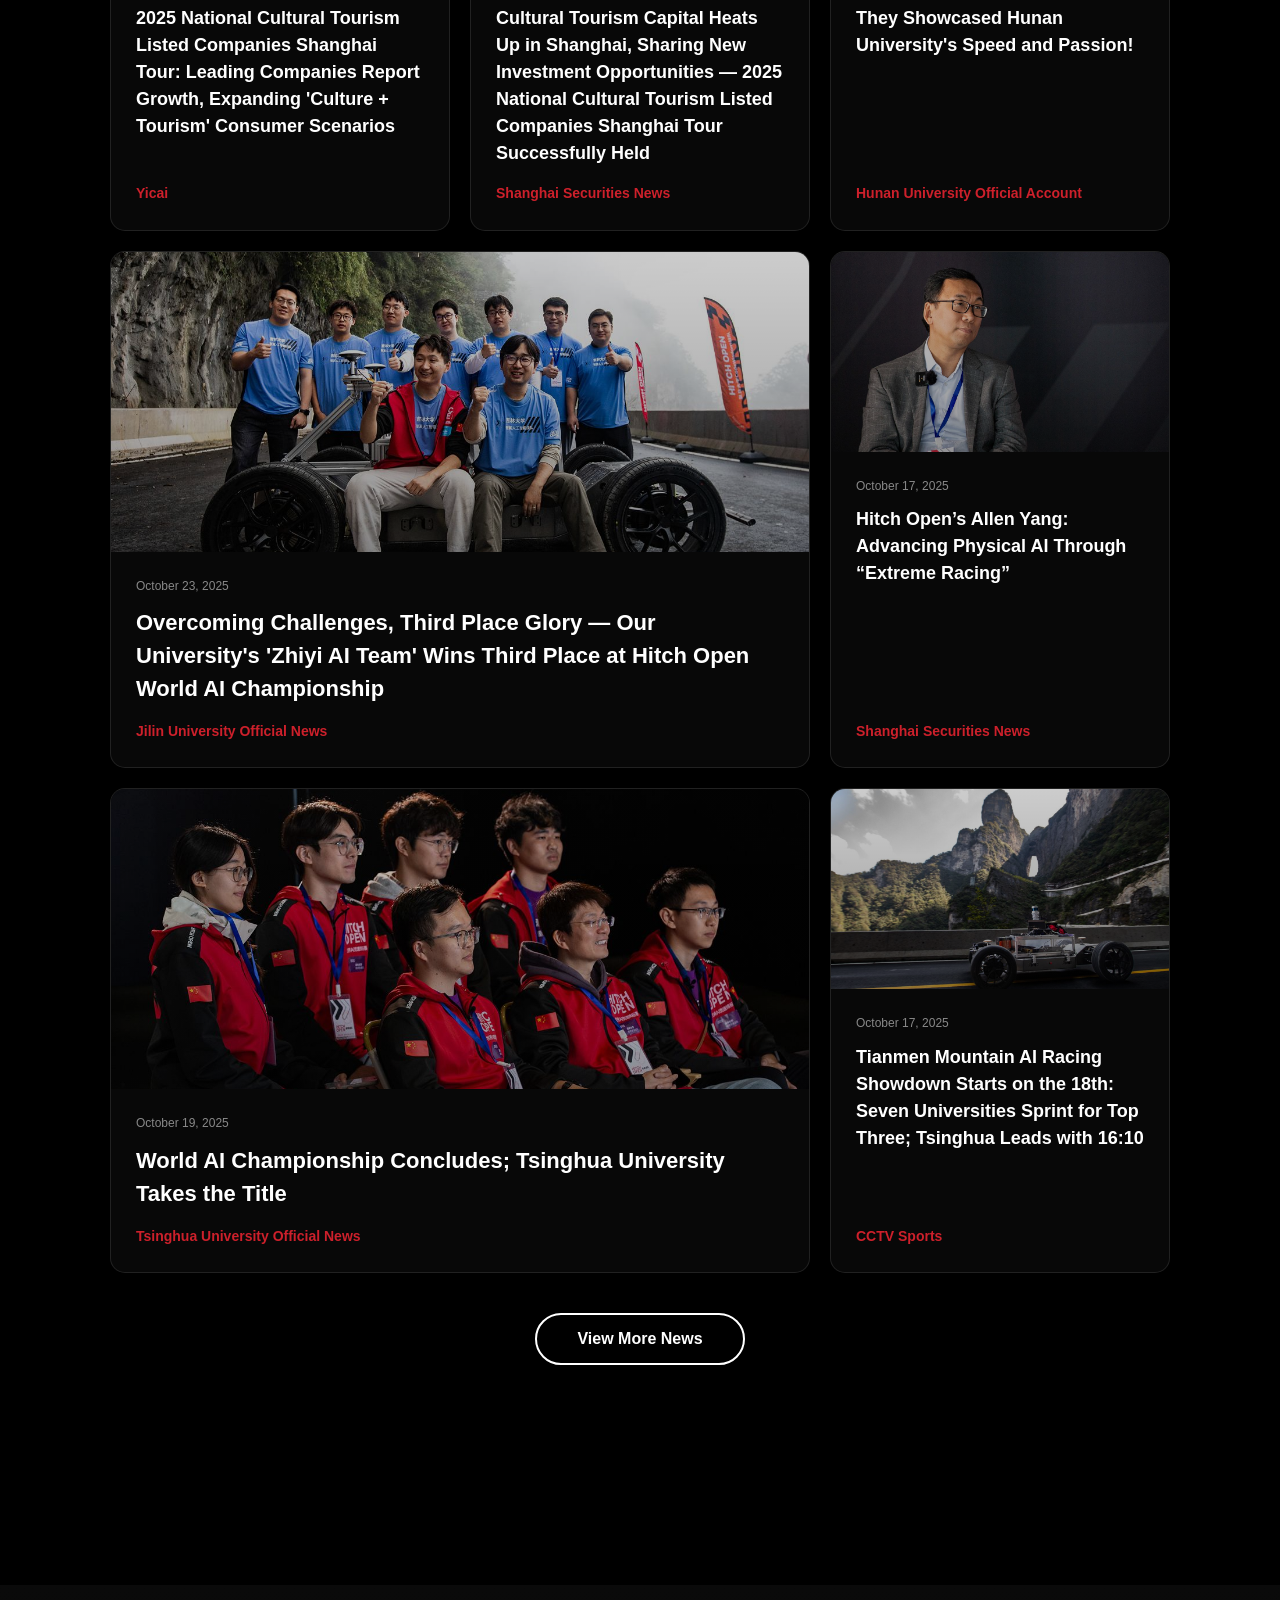
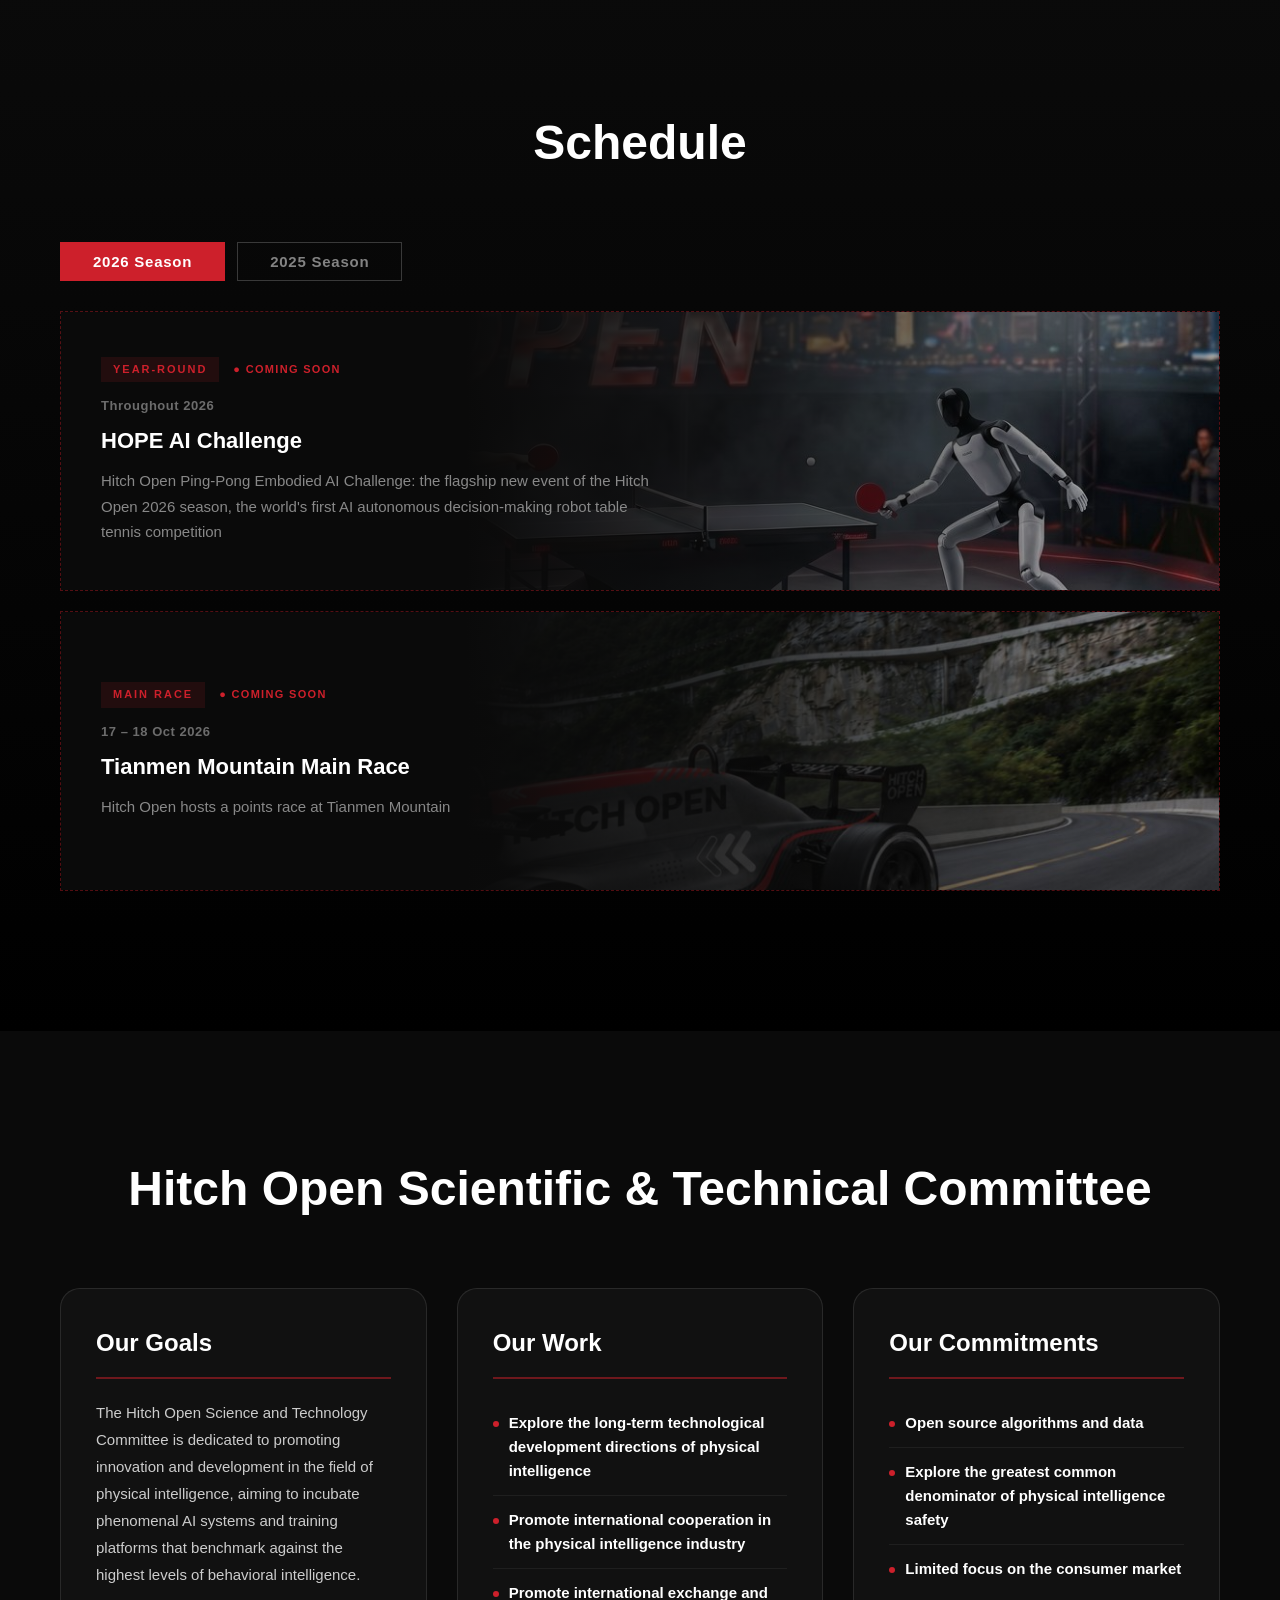
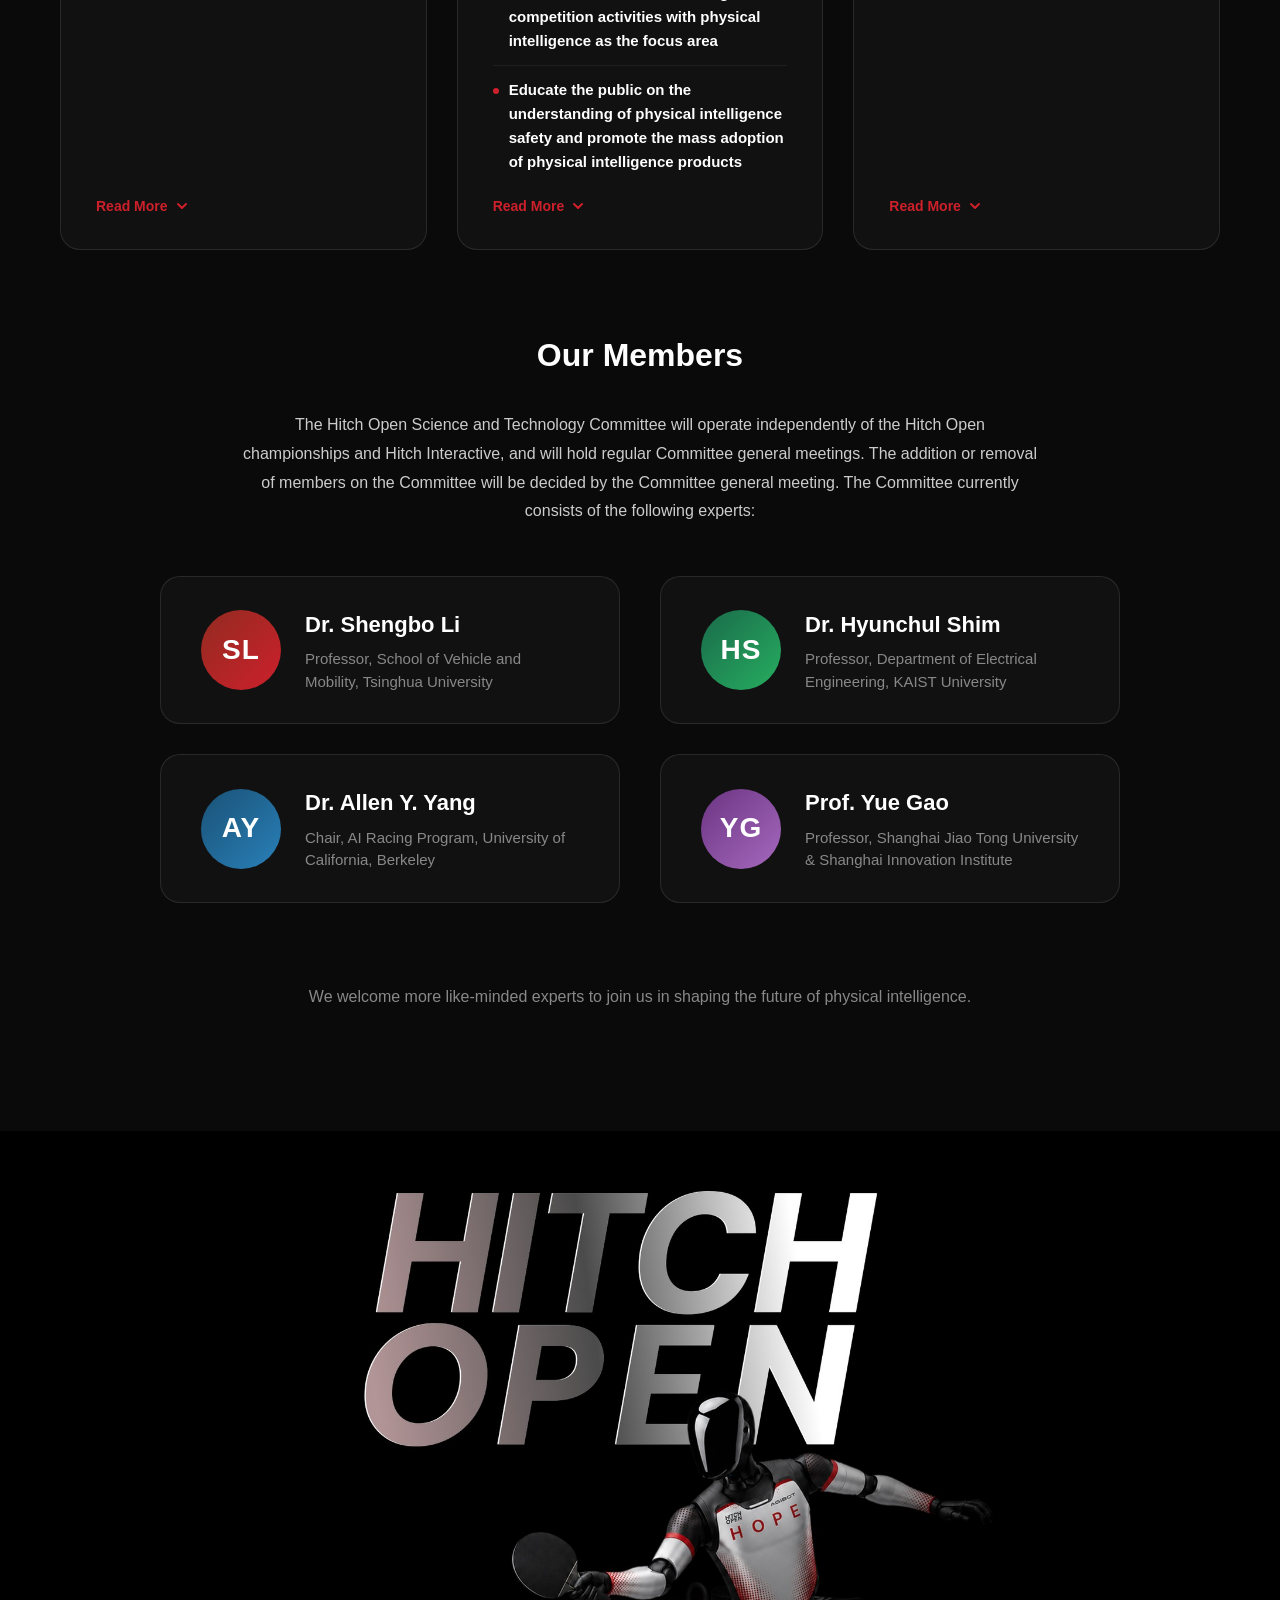
==== commit bae87680: "Honor banner: pure black background" ====
--- a/index.html
+++ b/index.html
@@ -14,7 +14,7 @@
     <link rel="apple-touch-icon" sizes="256x256" href="images/webclip.png">
 
     <!-- Stylesheet -->
-    <link rel="stylesheet" href="css/style.css?v=20261118d">
+    <link rel="stylesheet" href="css/style.css?v=20261118e">
     <script>
     (function () {
         var map = { '#about': 'racing.html#about', '#venue': 'racing.html#venue',
--- a/css/style.css
+++ b/css/style.css
@@ -4074,18 +4074,18 @@
             padding: 12px 28px;
             border: 1px solid rgba(255, 255, 255, 0.12);
             border-radius: 16px;
-            background: linear-gradient(90deg, rgba(255, 255, 255, 0.05), rgba(255, 255, 255, 0.02));
+            background: #000;
             text-decoration: none;
             transition: border-color 0.3s, background 0.3s;
         }
 
         .honor-banner:hover {
             border-color: rgba(205, 32, 43, 0.6);
-            background: rgba(255, 255, 255, 0.06);
+            background: #000;
         }
 
         .honor-section {
-            background: #0a0a0a;
+            background: #000;
             padding: 14px 20px;
         }
 
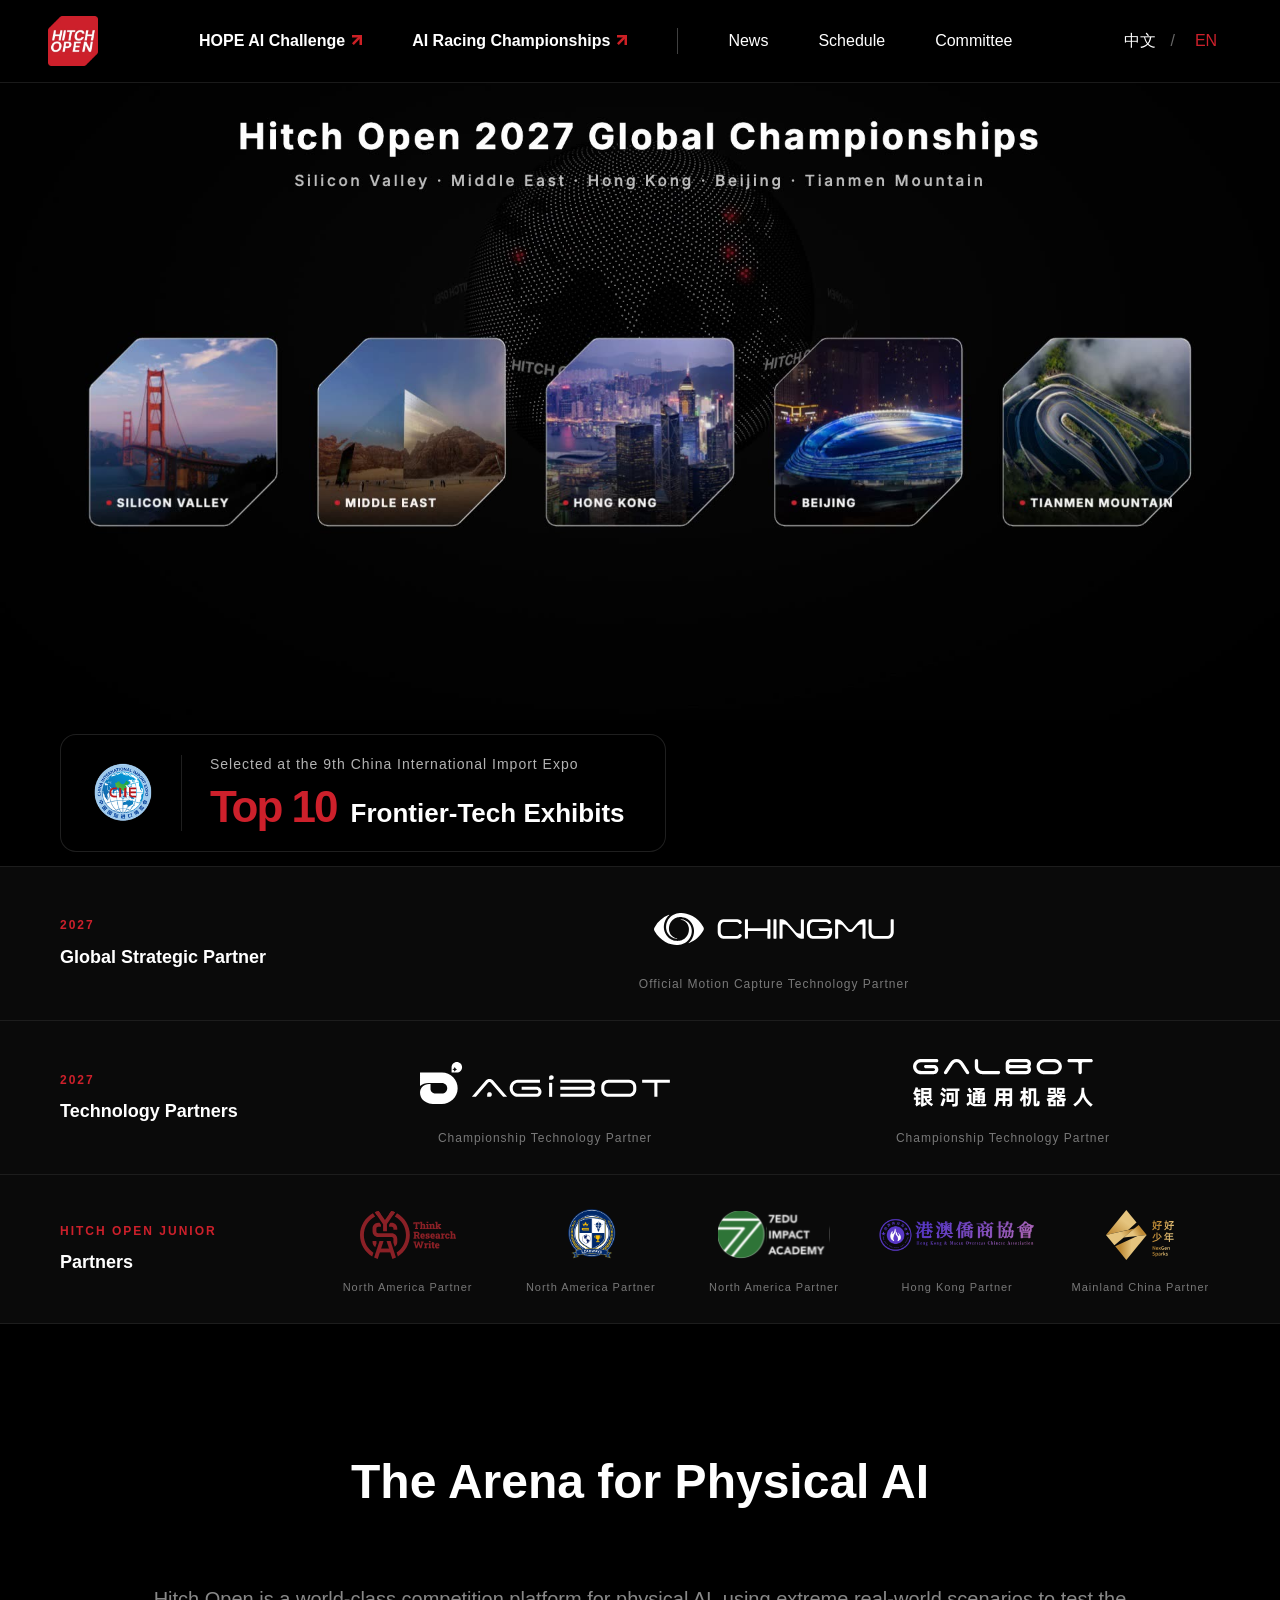
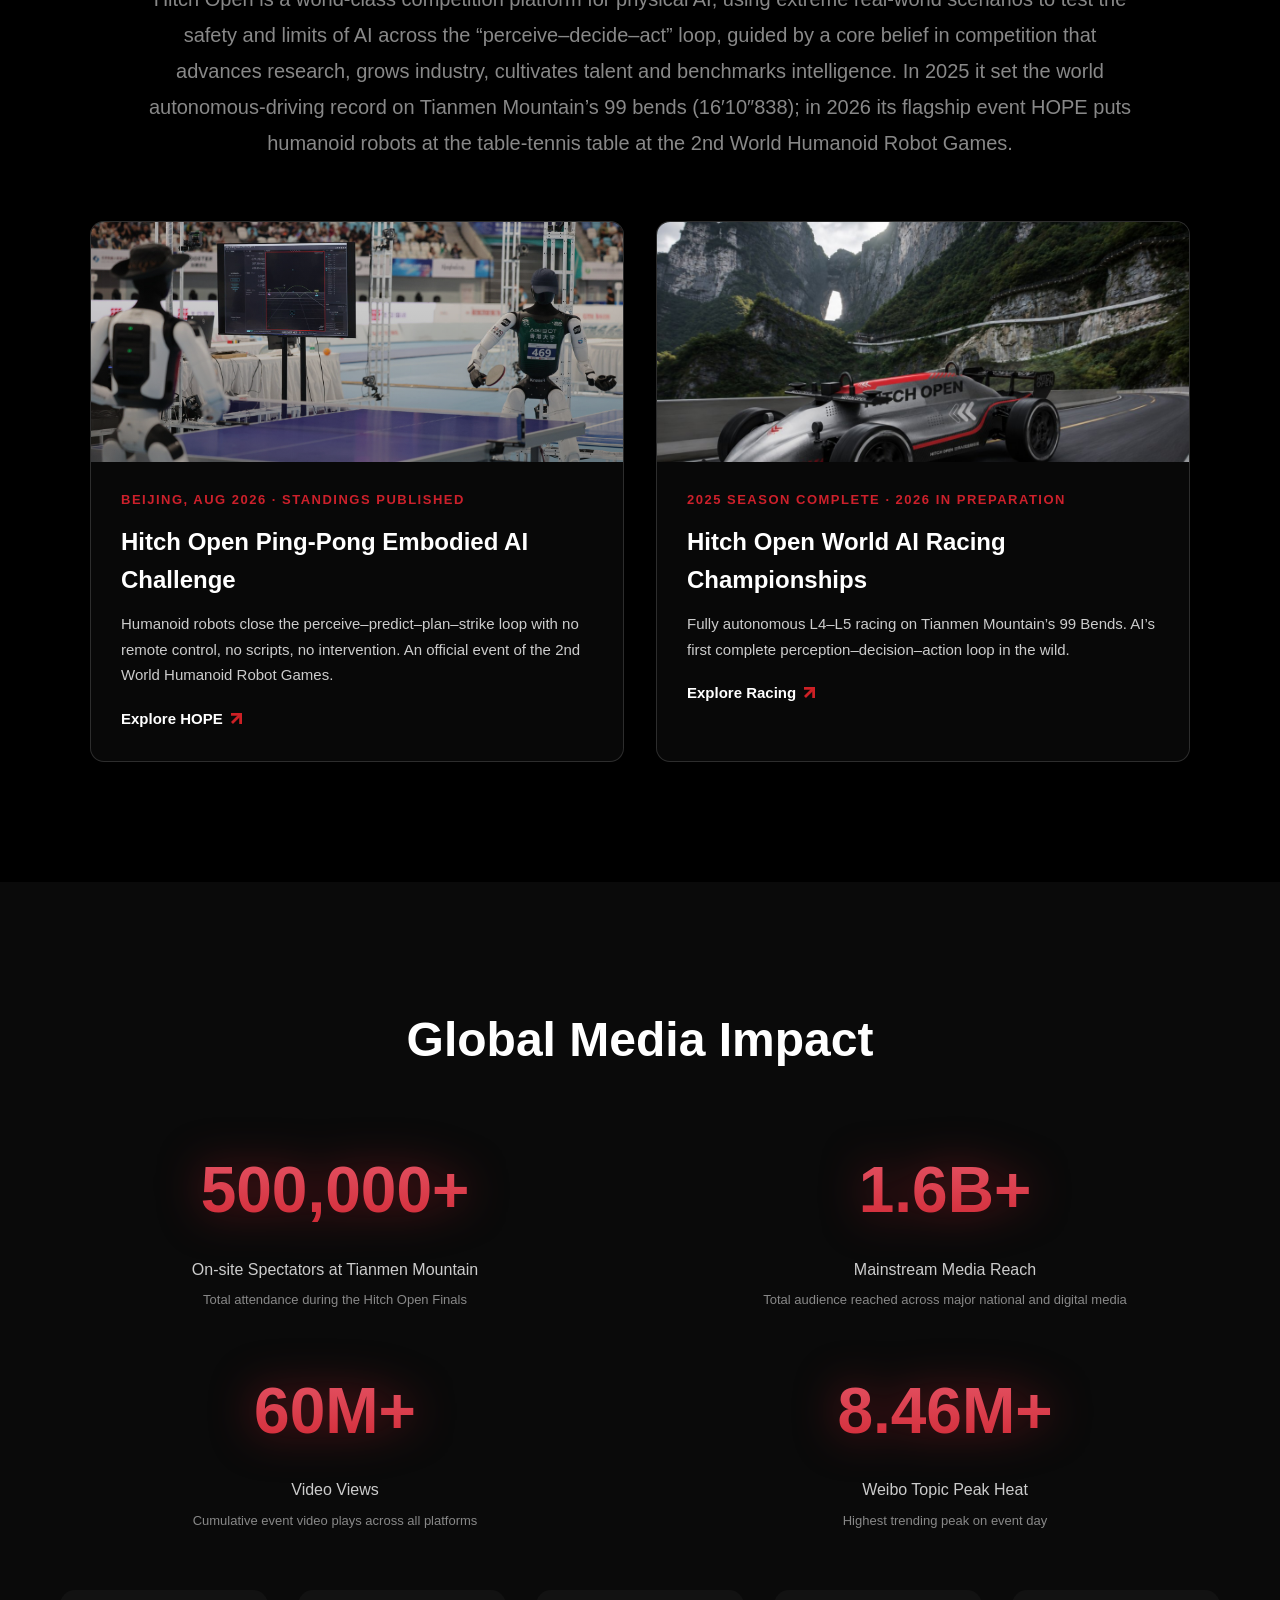
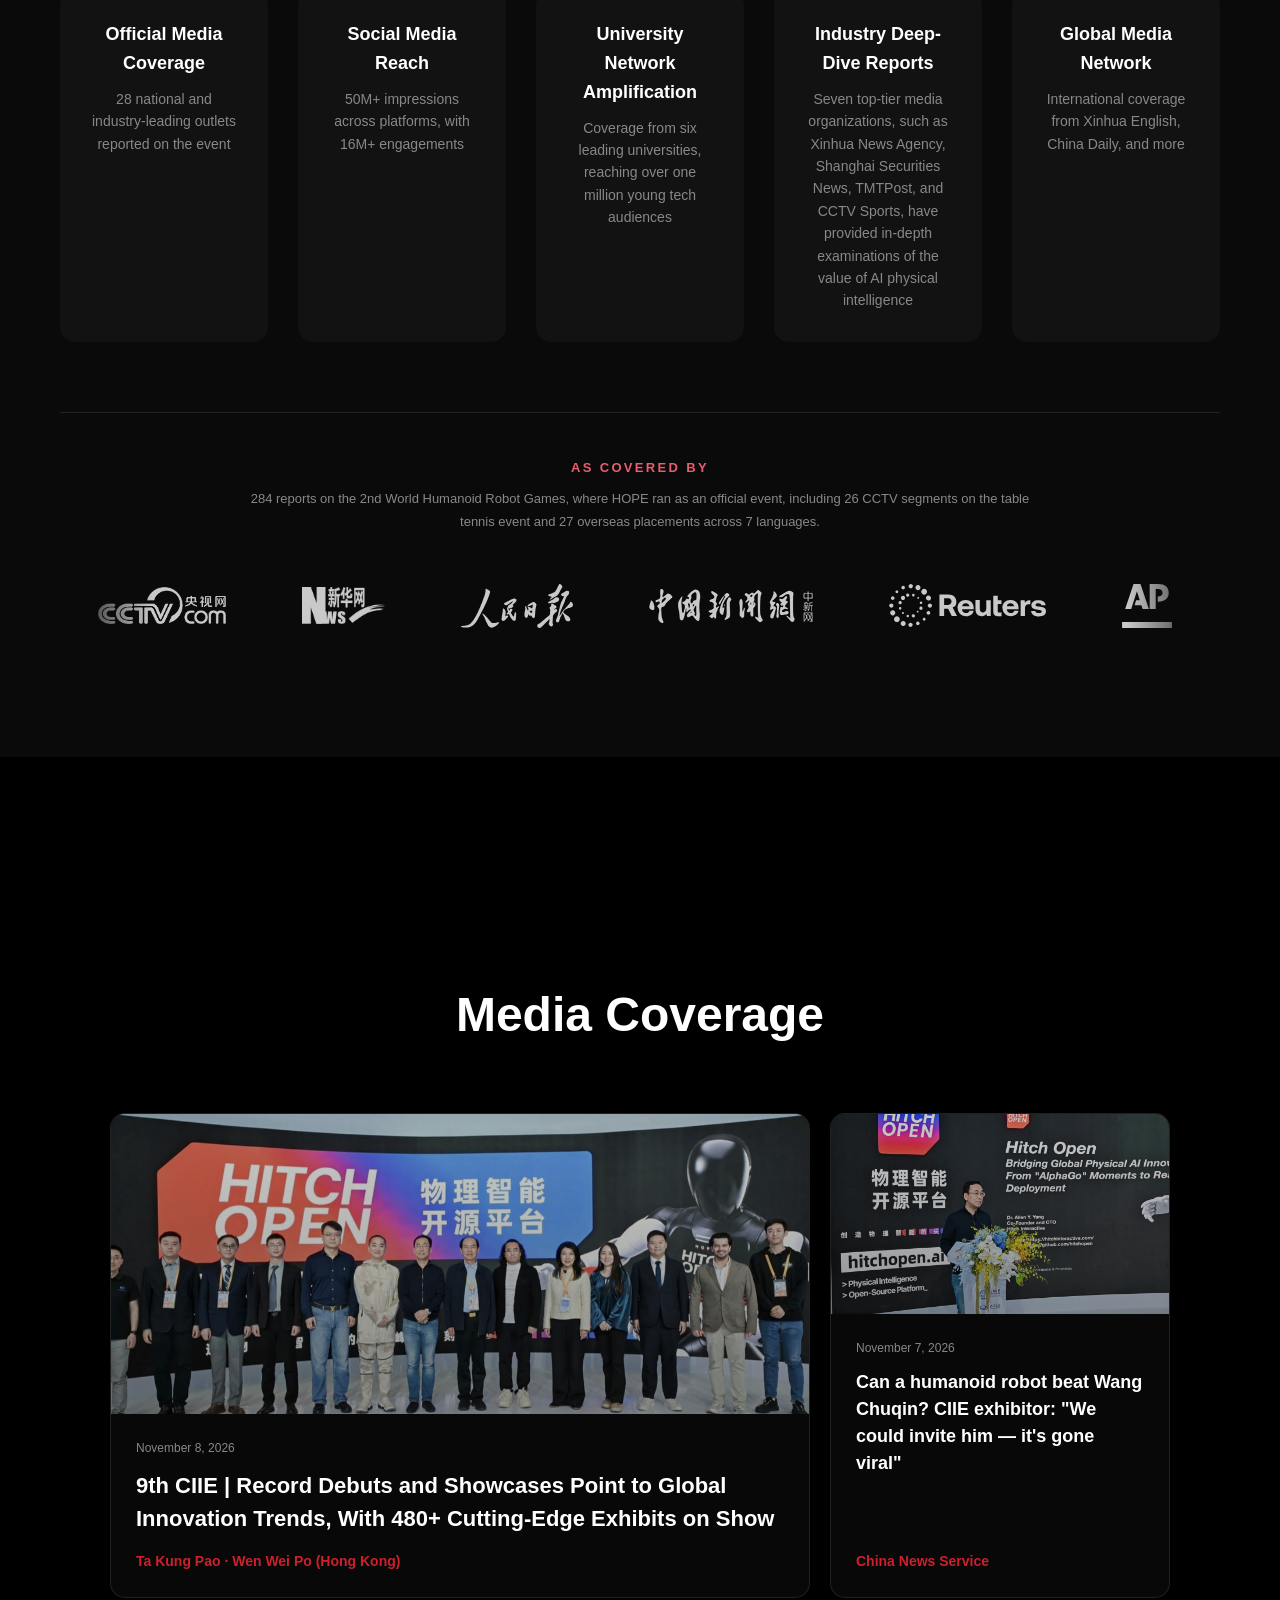
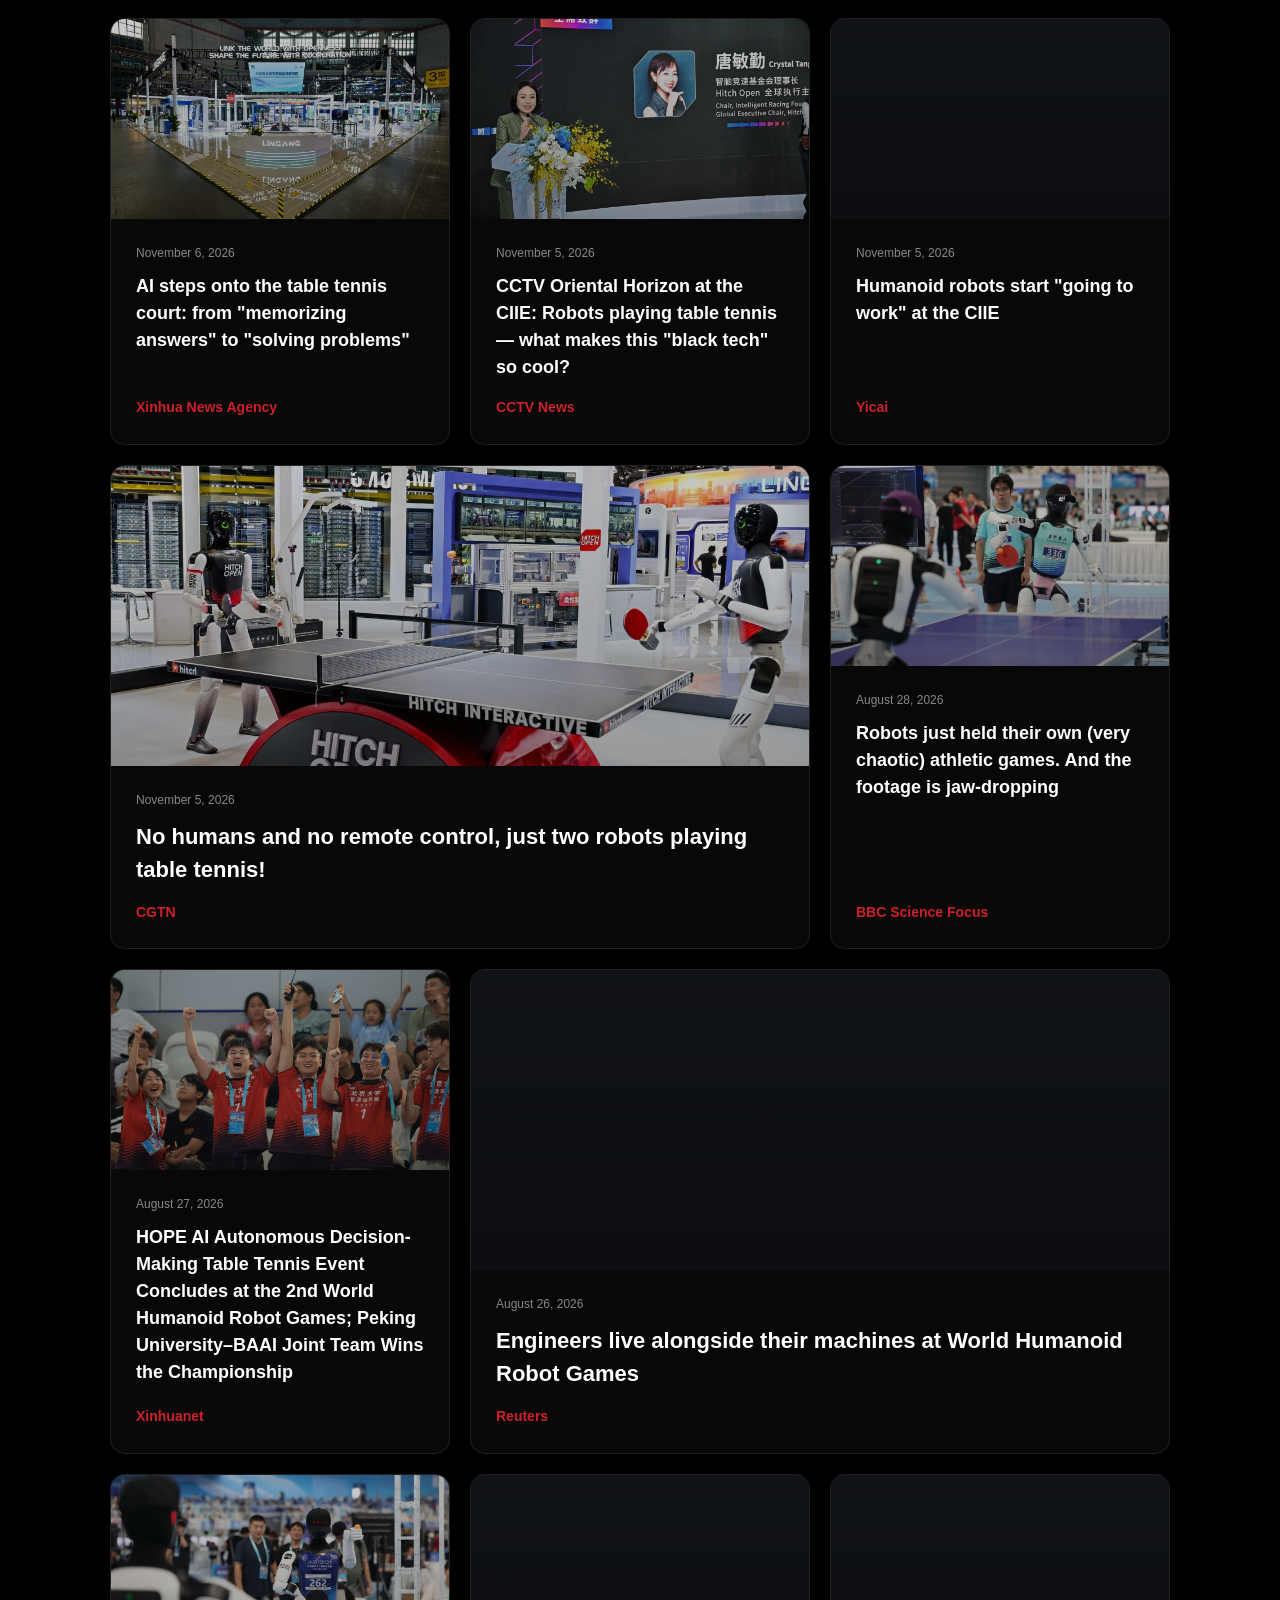
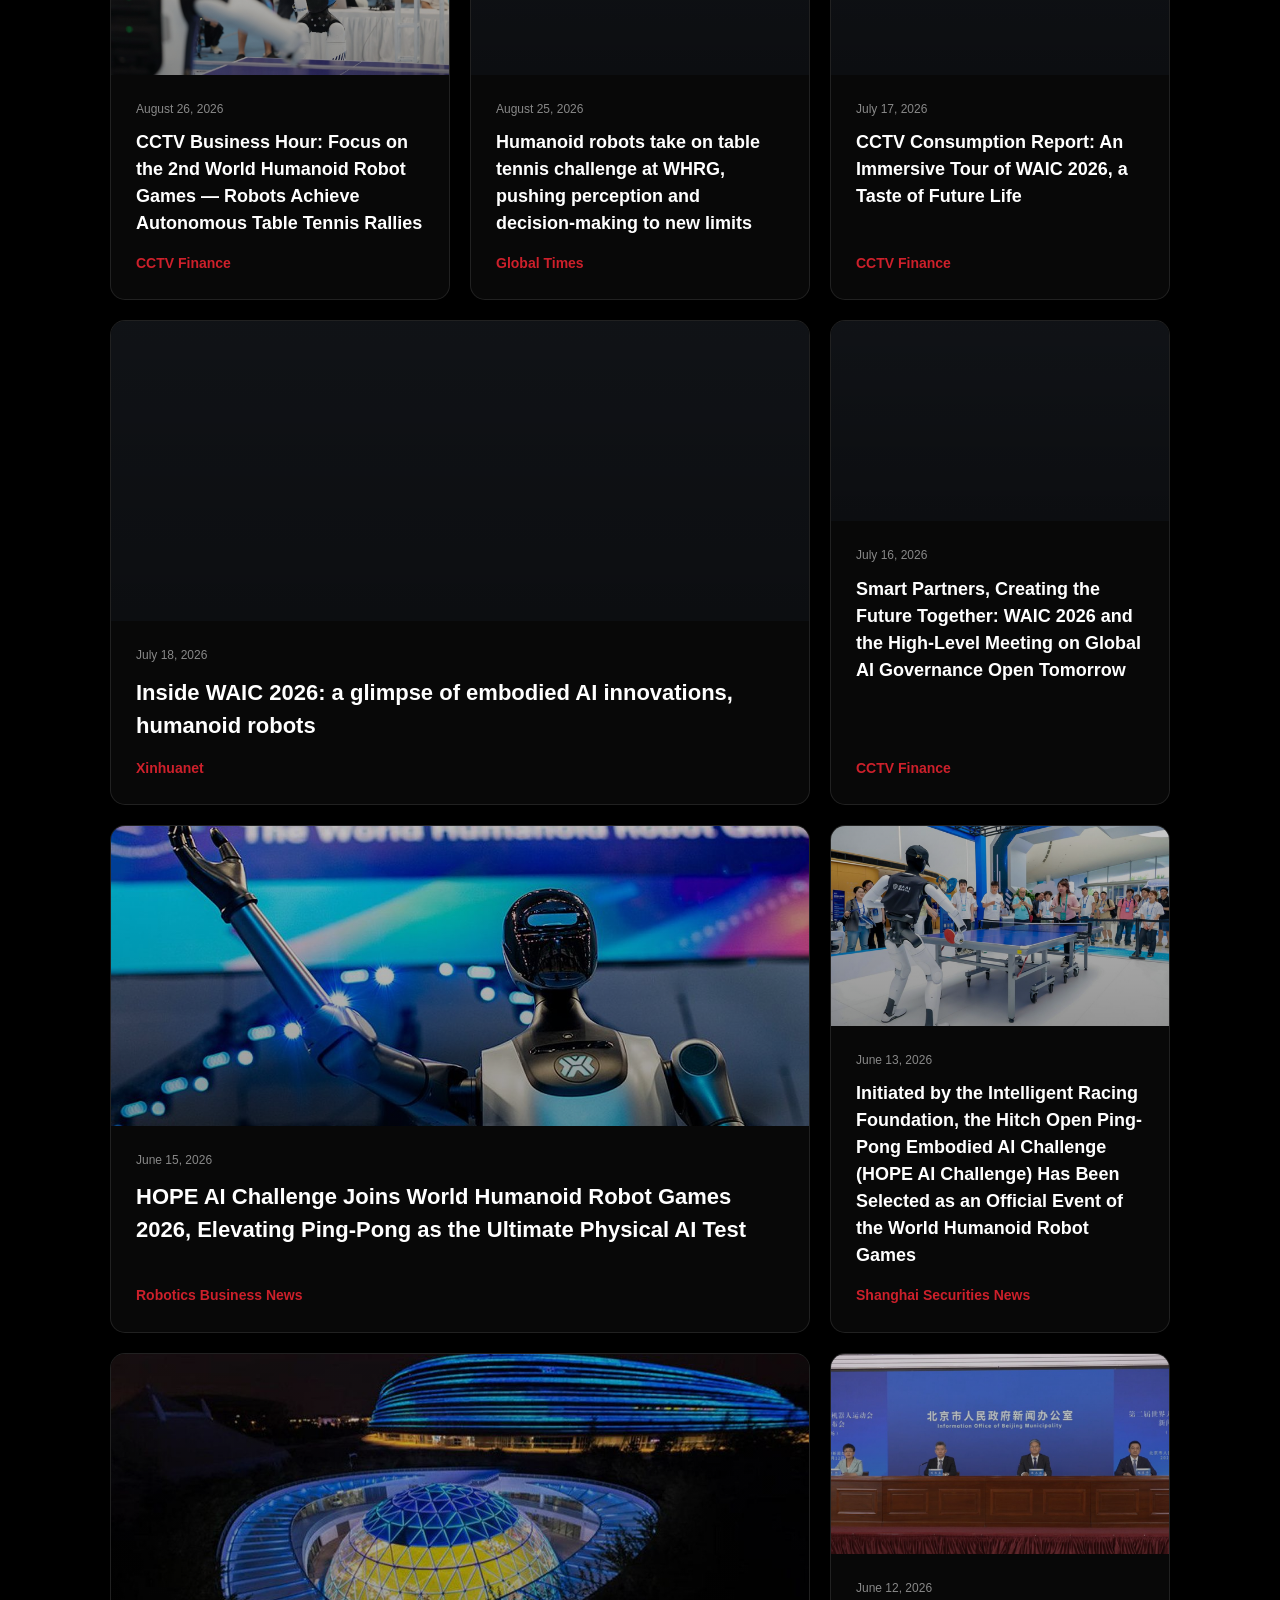
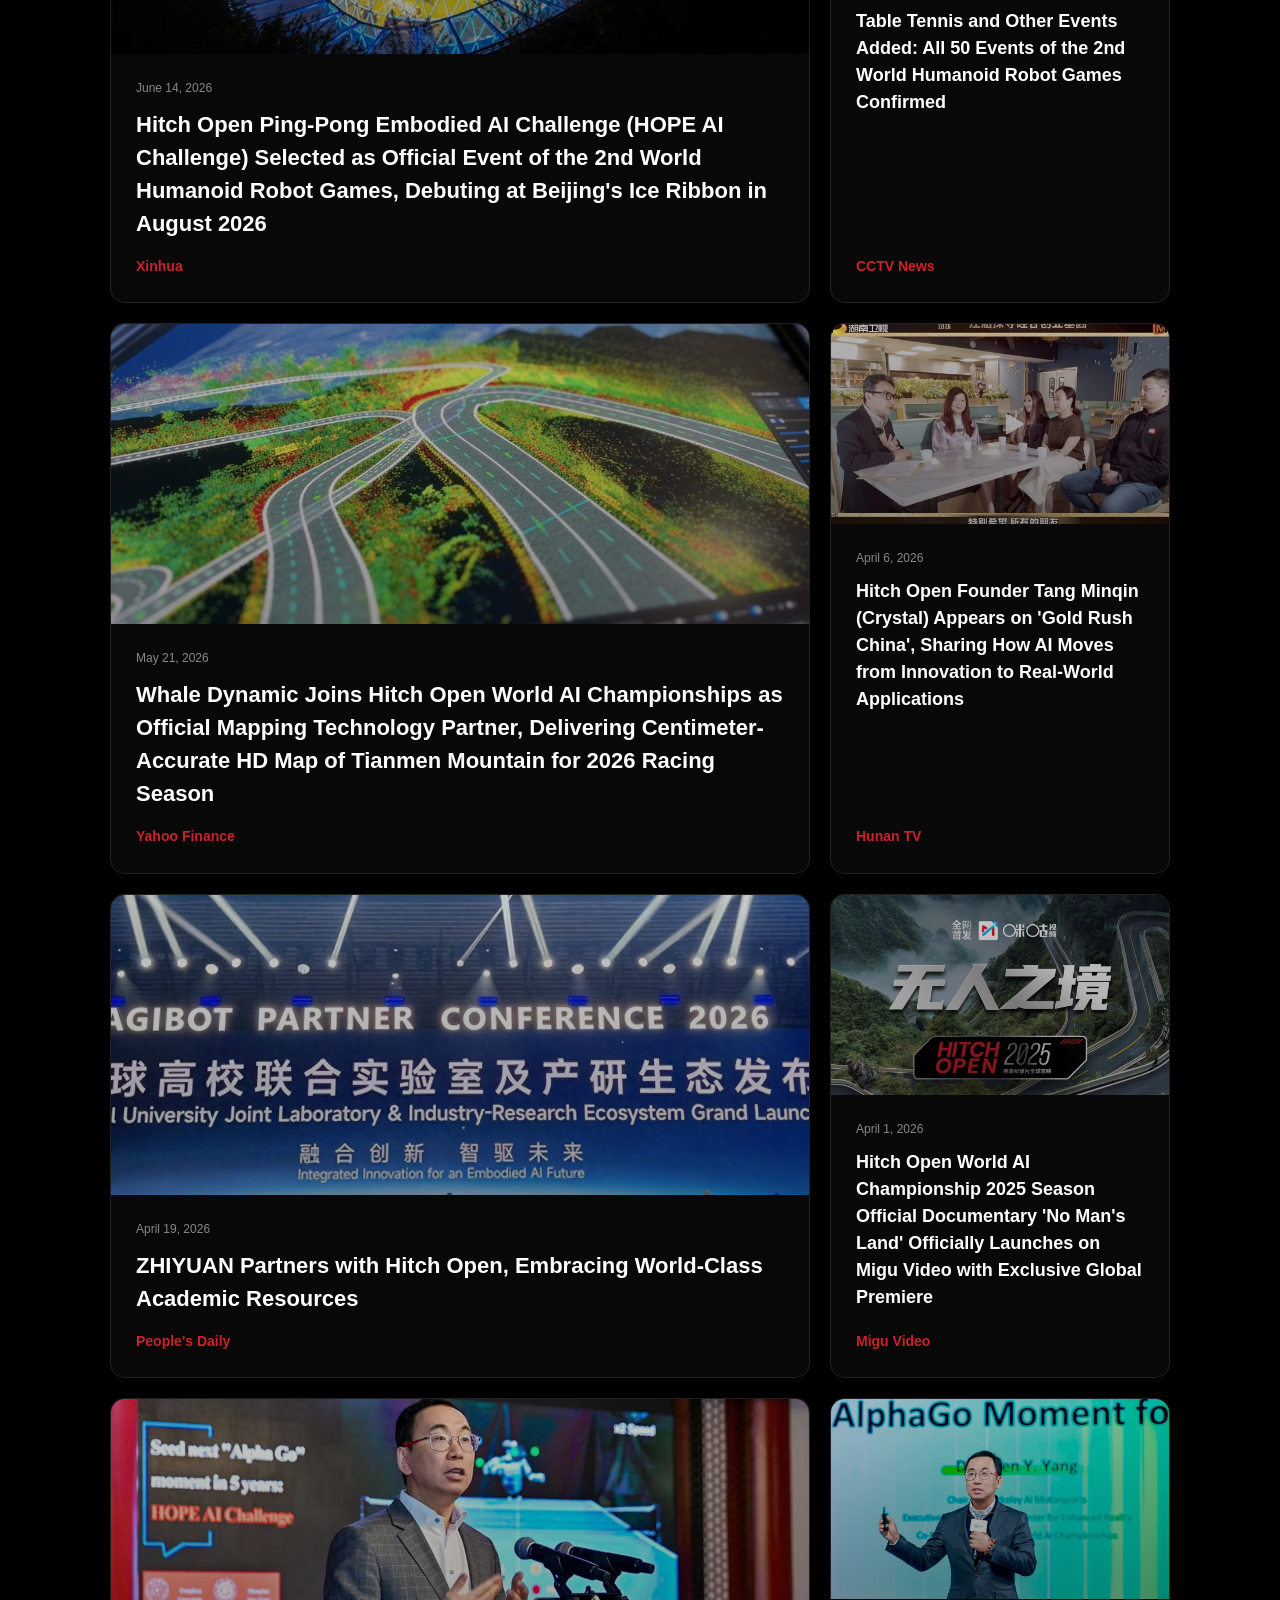
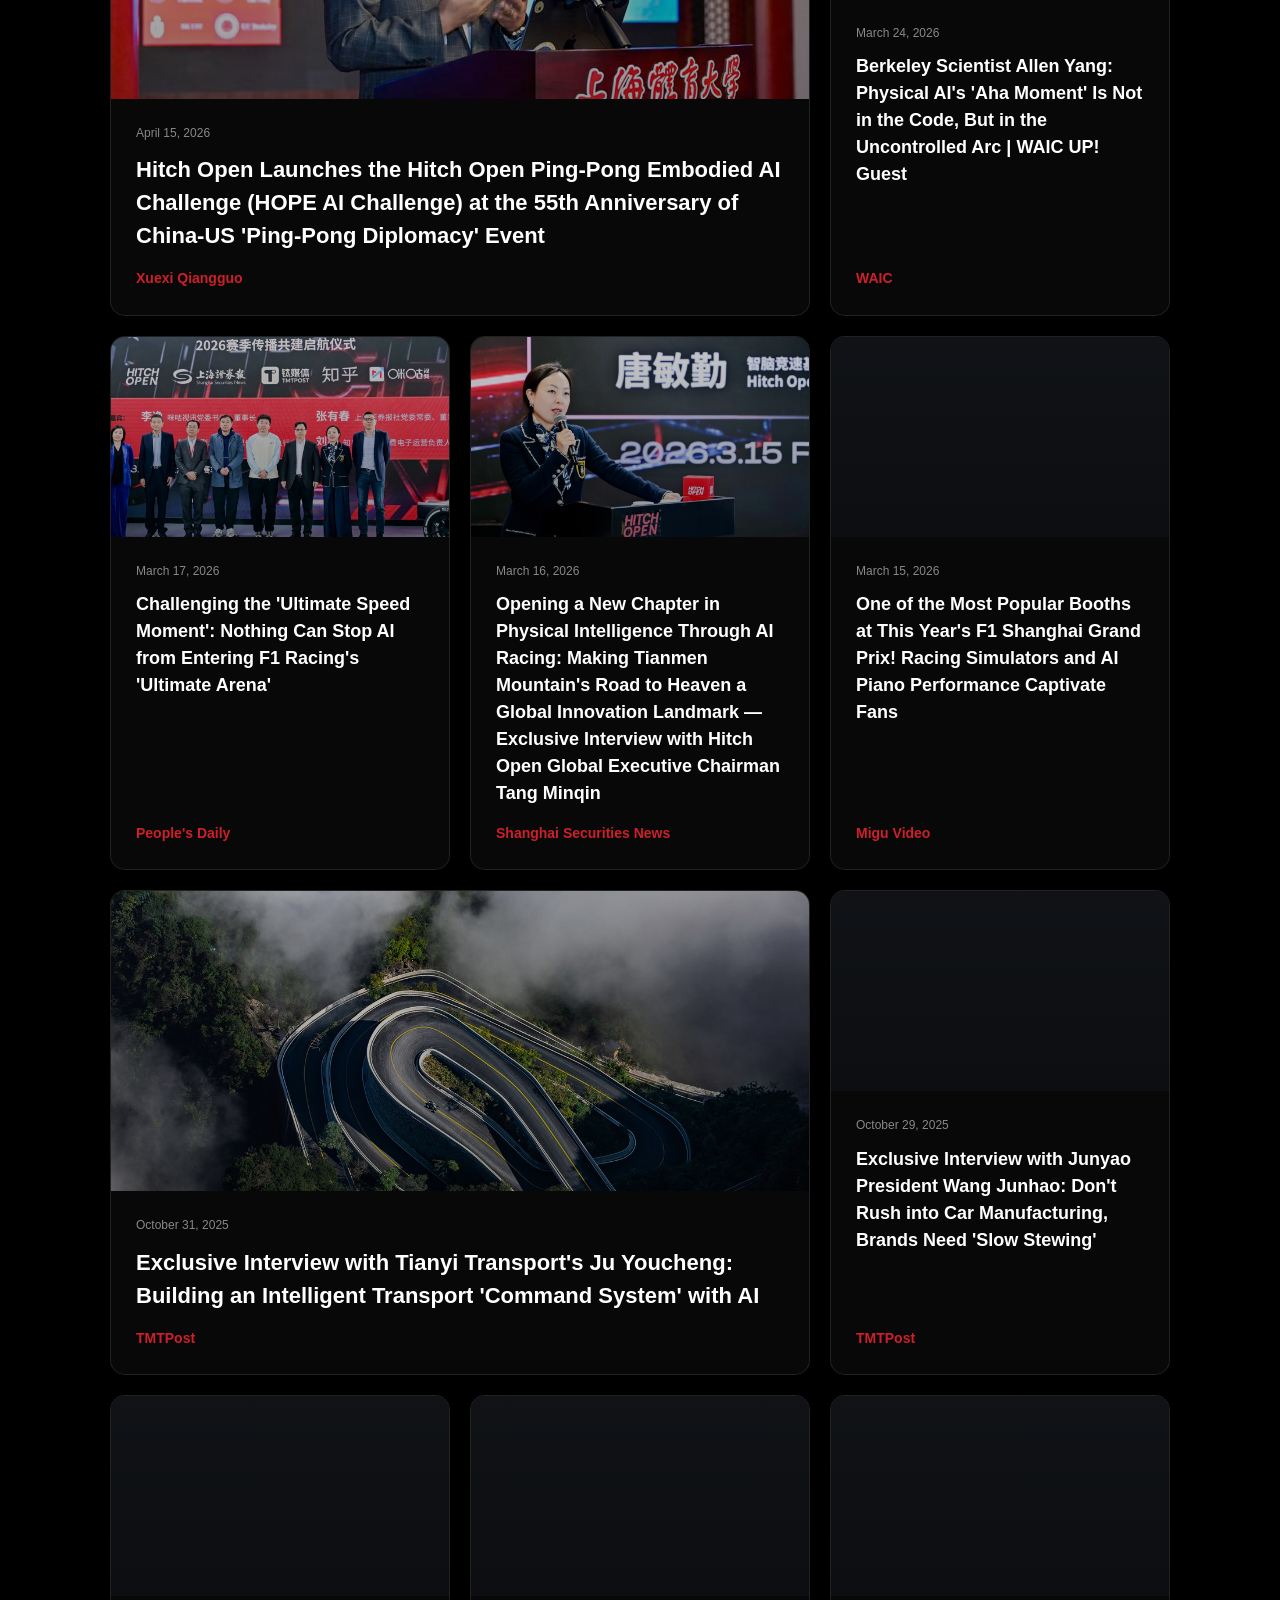
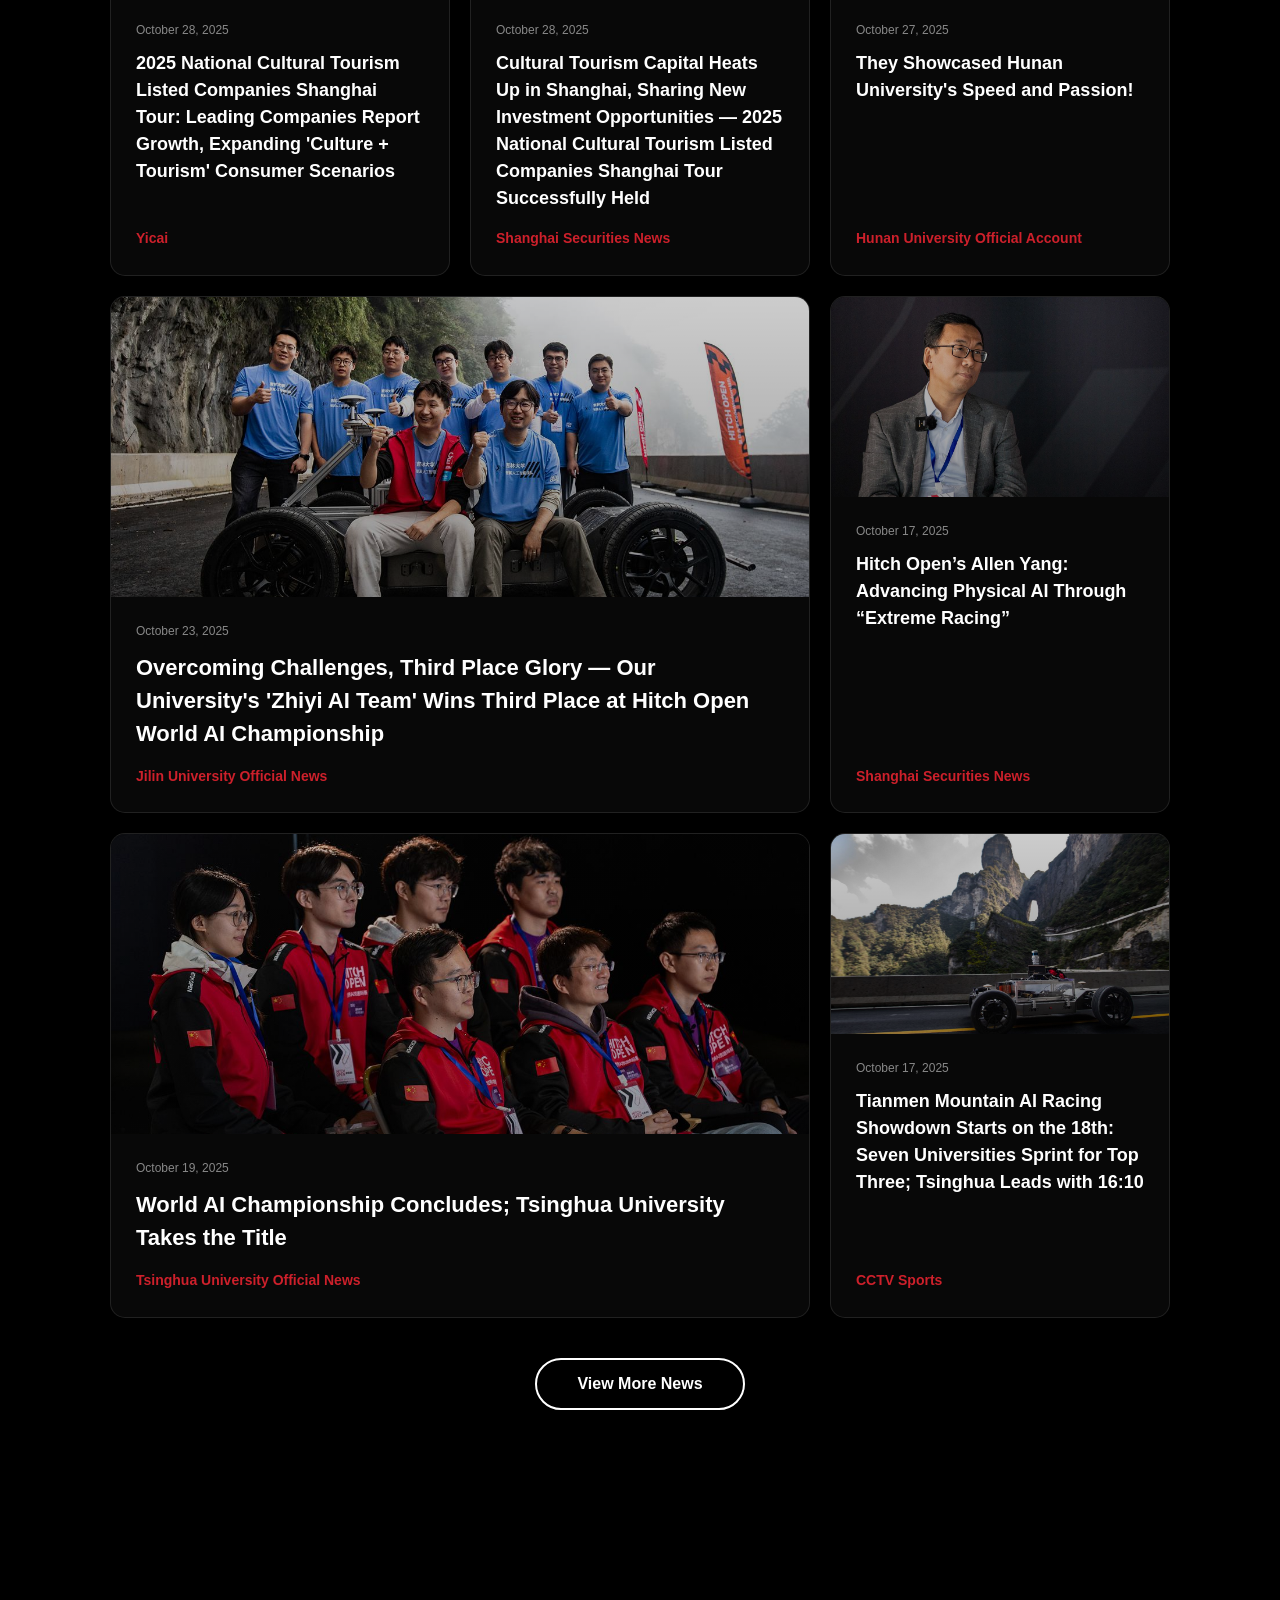
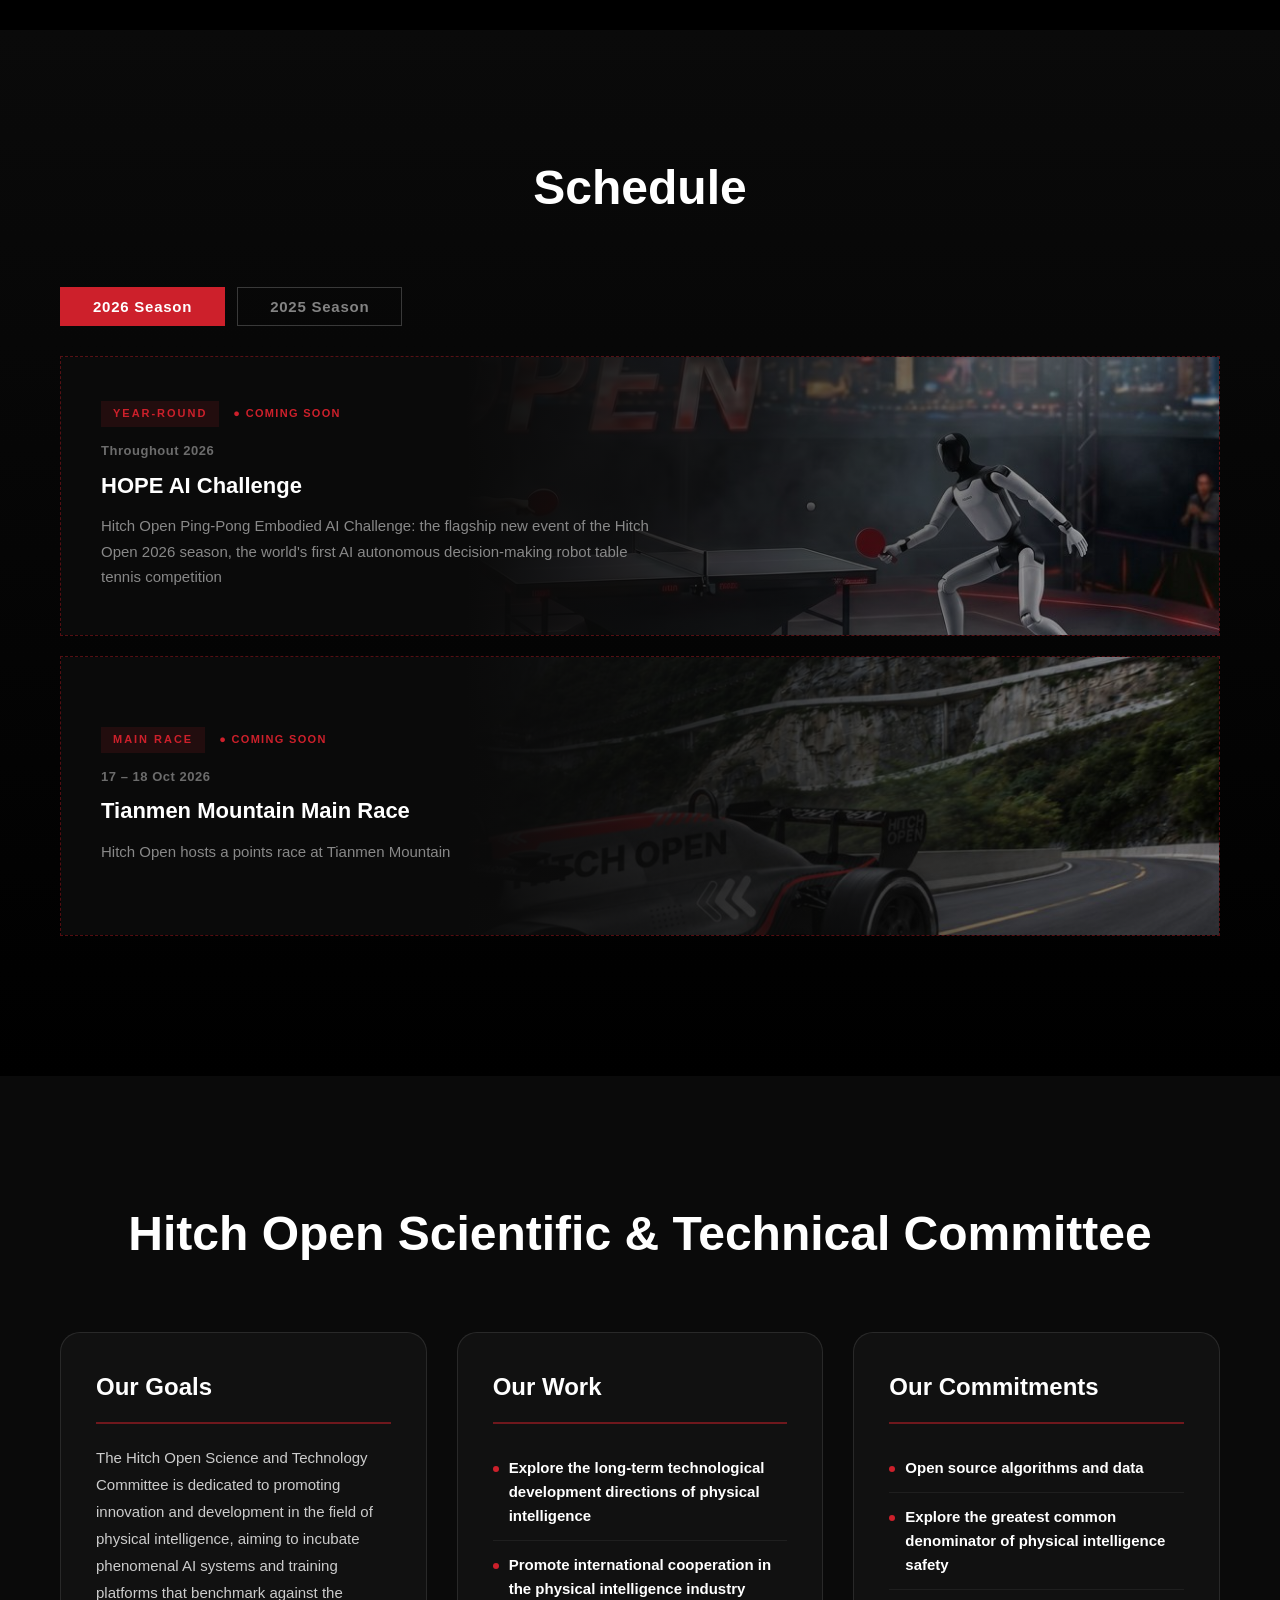
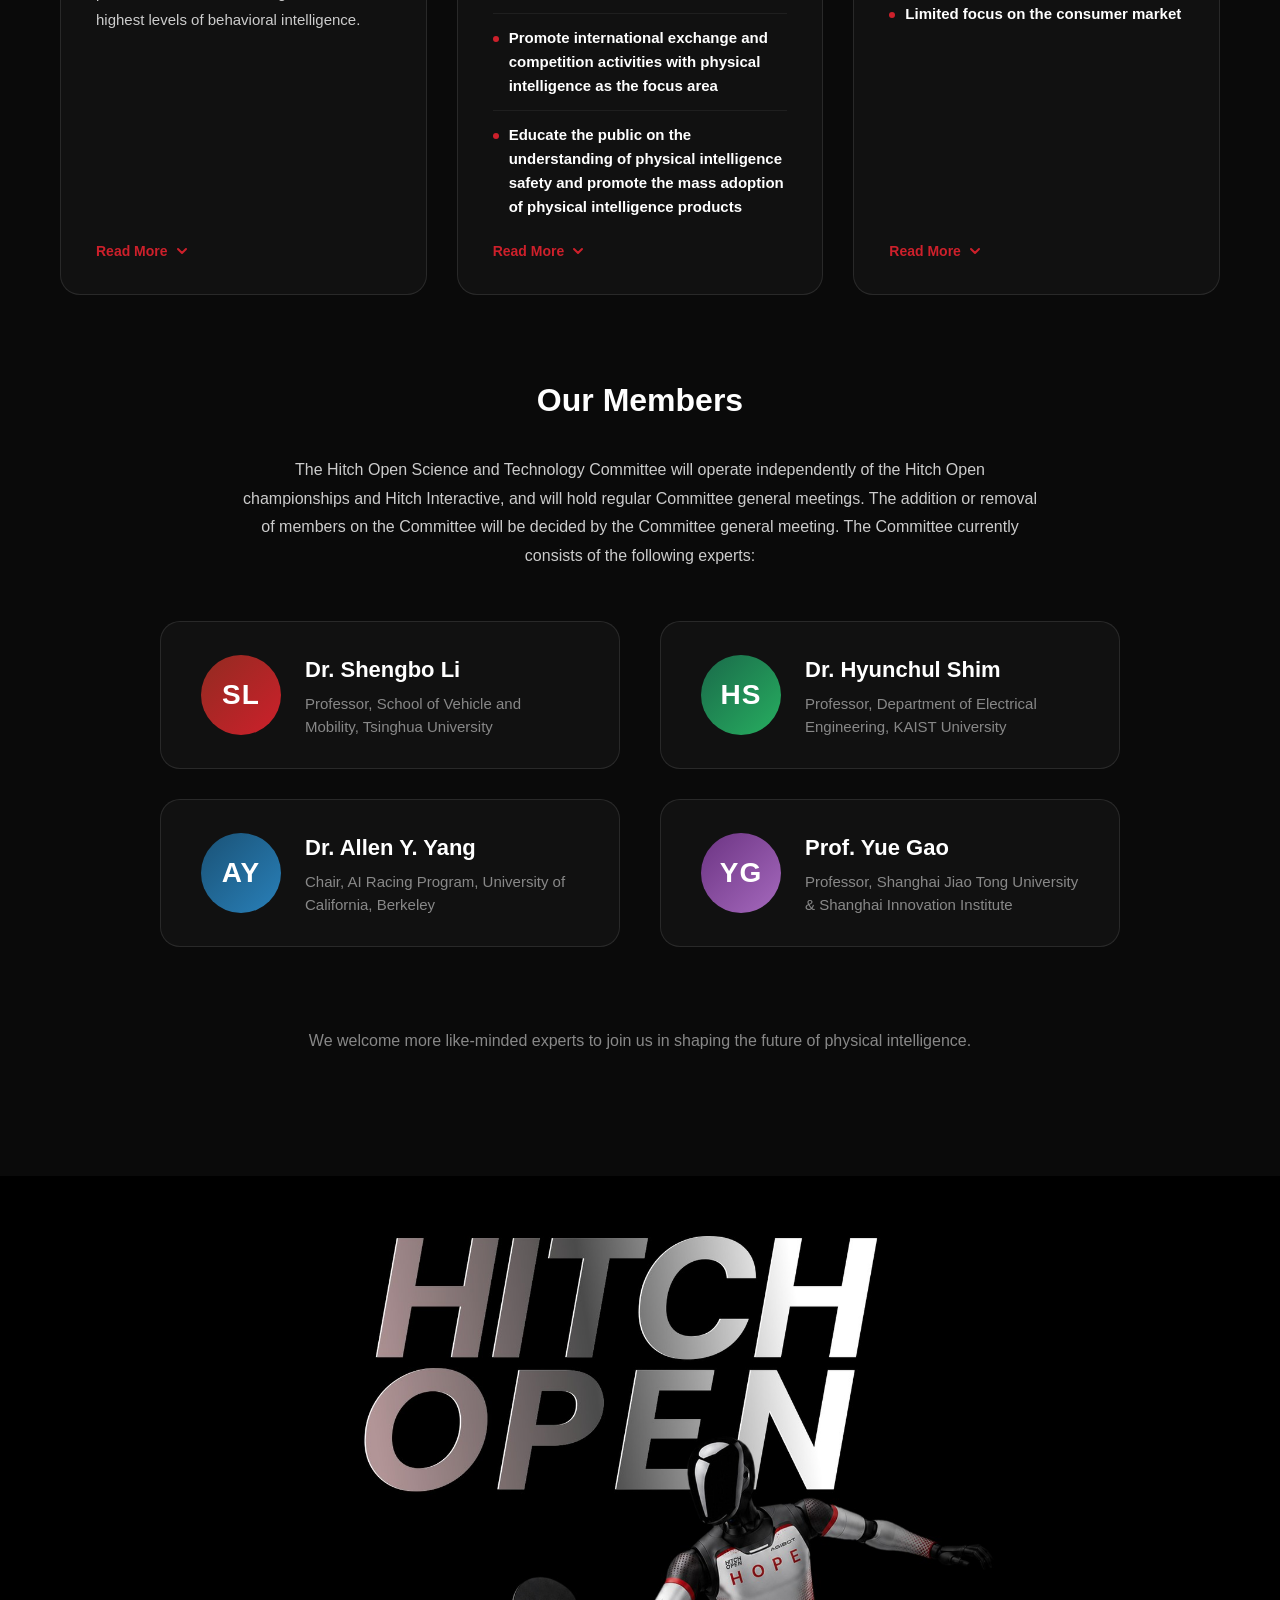
==== commit 5f2cc95e: "Honor banner: redesign as 'Top 10 Frontier-Tech Exhibits at CIIE 9' (emblem, left-aligned card, mobi" ====
--- a/index.html
+++ b/index.html
@@ -60,12 +60,14 @@
     <!-- 进博会荣誉条: 紧贴 hero 下方, 进主页第一屏就能看到 -->
     <section class="honor-section">
             <a class="honor-banner" href="https://www.ciie.org/zbh/cn/2024/medium-item1/other/20261107/65762.html" target="_blank" rel="noopener">
-                <img class="honor-logo" src="images/honors/ciie9-lockup.png" width="560" height="108" alt="第九届中国国际进口博览会 CIIE 9" loading="lazy">
+                <img class="honor-logo" src="images/honors/ciie-emblem.png" width="104" height="104" alt="中国国际进口博览会 CIIE" loading="lazy">
                 <span class="honor-text">
-                    <span class="honor-eyebrow" data-zh="黑科技展品" data-en="Frontier-Tech Exhibit">Frontier-Tech Exhibit</span>
-                    <span class="honor-title" data-zh="经济日报：逛进博，体验黑科技硬科技" data-en="Economic Daily: Experiencing hard tech at the Expo">Economic Daily: Experiencing hard tech at the Expo</span>
+                    <span class="honor-eyebrow" data-zh="入选第九届中国国际进口博览会" data-en="Selected at the 9th China International Import Expo">Selected at the 9th China International Import Expo</span>
+                    <span class="honor-title">
+                        <span class="honor-num" data-zh="十大" data-en="Top 10">Top 10</span>
+                        <span class="honor-title-main" data-zh="黑科技展品" data-en="Frontier-Tech Exhibits">Frontier-Tech Exhibits</span>
+                    </span>
                 </span>
-                <span class="honor-cta" data-zh="阅读报道 →" data-en="Read the story →">Read the story →</span>
             </a>
     </section>
 
--- a/css/style.css
+++ b/css/style.css
@@ -3522,7 +3522,7 @@
             }
 
             .hero h1 {
-                font-size: 42px;
+                font-size: 34px;
             }
 
             .hero-logo {
@@ -4069,9 +4069,11 @@
             display: flex;
             align-items: center;
             gap: 28px;
-            max-width: 960px;
-            margin: 0 auto;
-            padding: 12px 28px;
+            width: fit-content;
+            max-width: 100%;
+            margin: 0;
+            padding: 20px 40px 20px 32px;
+            text-align: left;
             border: 1px solid rgba(255, 255, 255, 0.12);
             border-radius: 16px;
             background: #000;
@@ -4086,11 +4088,16 @@
 
         .honor-section {
             background: #000;
-            padding: 14px 20px;
+            padding: 14px 60px;
+        }
+
+        .honor-section > .honor-banner {
+            max-width: 1320px;
+            margin-left: max(0px, calc((100% - 1320px) / 2));
         }
 
         .honor-logo {
-            height: 40px;
+            height: 60px;
             width: auto;
             flex-shrink: 0;
         }
@@ -4098,7 +4105,7 @@
         .honor-text {
             display: flex;
             flex-direction: column;
-            gap: 4px;
+            gap: 8px;
             flex: 1;
             min-width: 0;
             padding-left: 28px;
@@ -4106,16 +4113,35 @@
         }
 
         .honor-eyebrow {
-            font-size: 12px;
-            letter-spacing: 3px;
-            text-transform: uppercase;
+            font-size: 14px;
+            letter-spacing: 1px;
+            color: rgba(255, 255, 255, 0.7);
+            line-height: 1.4;
+        }
+
+        .honor-title {
+            display: flex;
+            align-items: baseline;
+            gap: 14px;
+            color: #ffffff;
+            line-height: 1.1;
+        }
+
+        .honor-num {
+            font-size: 44px;
+            font-weight: 800;
             color: #CD202B;
-        }
-
-        .honor-title {
-            font-size: 16px;
-            font-weight: 600;
-            color: #ffffff;
+            letter-spacing: -2px;
+        }
+
+        .honor-title-main {
+            font-size: 26px;
+            font-weight: 700;
+        }
+
+        .honor-source {
+            font-size: 13px;
+            color: rgba(255, 255, 255, 0.55);
             line-height: 1.5;
         }
 
@@ -4123,6 +4149,7 @@
             font-size: 14px;
             font-weight: 600;
             color: #CD202B;
+            margin-top: 6px;
             white-space: nowrap;
             transition: color 0.3s;
         }
@@ -4132,26 +4159,40 @@
         }
 
         @media (max-width: 768px) {
+            .honor-section {
+                padding: 12px 16px;
+            }
+
             .honor-banner {
+                width: 100%;
+                gap: 14px;
+                padding: 14px 16px;
+            }
+
+            .honor-logo {
+                height: 44px;
+            }
+
+            .honor-text {
+                padding-left: 14px;
+                gap: 6px;
+            }
+
+            .honor-eyebrow {
+                font-size: 12px;
+                letter-spacing: 0.5px;
+            }
+
+            .honor-title {
                 flex-wrap: wrap;
-                gap: 14px;
-                margin: 0 auto;
-                padding: 14px 18px;
-            }
-
-            .honor-logo {
-                height: 36px;
-            }
-
-            .honor-text {
-                flex-basis: 100%;
-                padding-left: 0;
-                border-left: none;
-                border-top: 1px solid rgba(255, 255, 255, 0.12);
-                padding-top: 12px;
-            }
-
-            .honor-title {
-                font-size: 15px;
-            }
-        }
+                gap: 2px 10px;
+            }
+
+            .honor-num {
+                font-size: 32px;
+            }
+
+            .honor-title-main {
+                font-size: 19px;
+            }
+        }
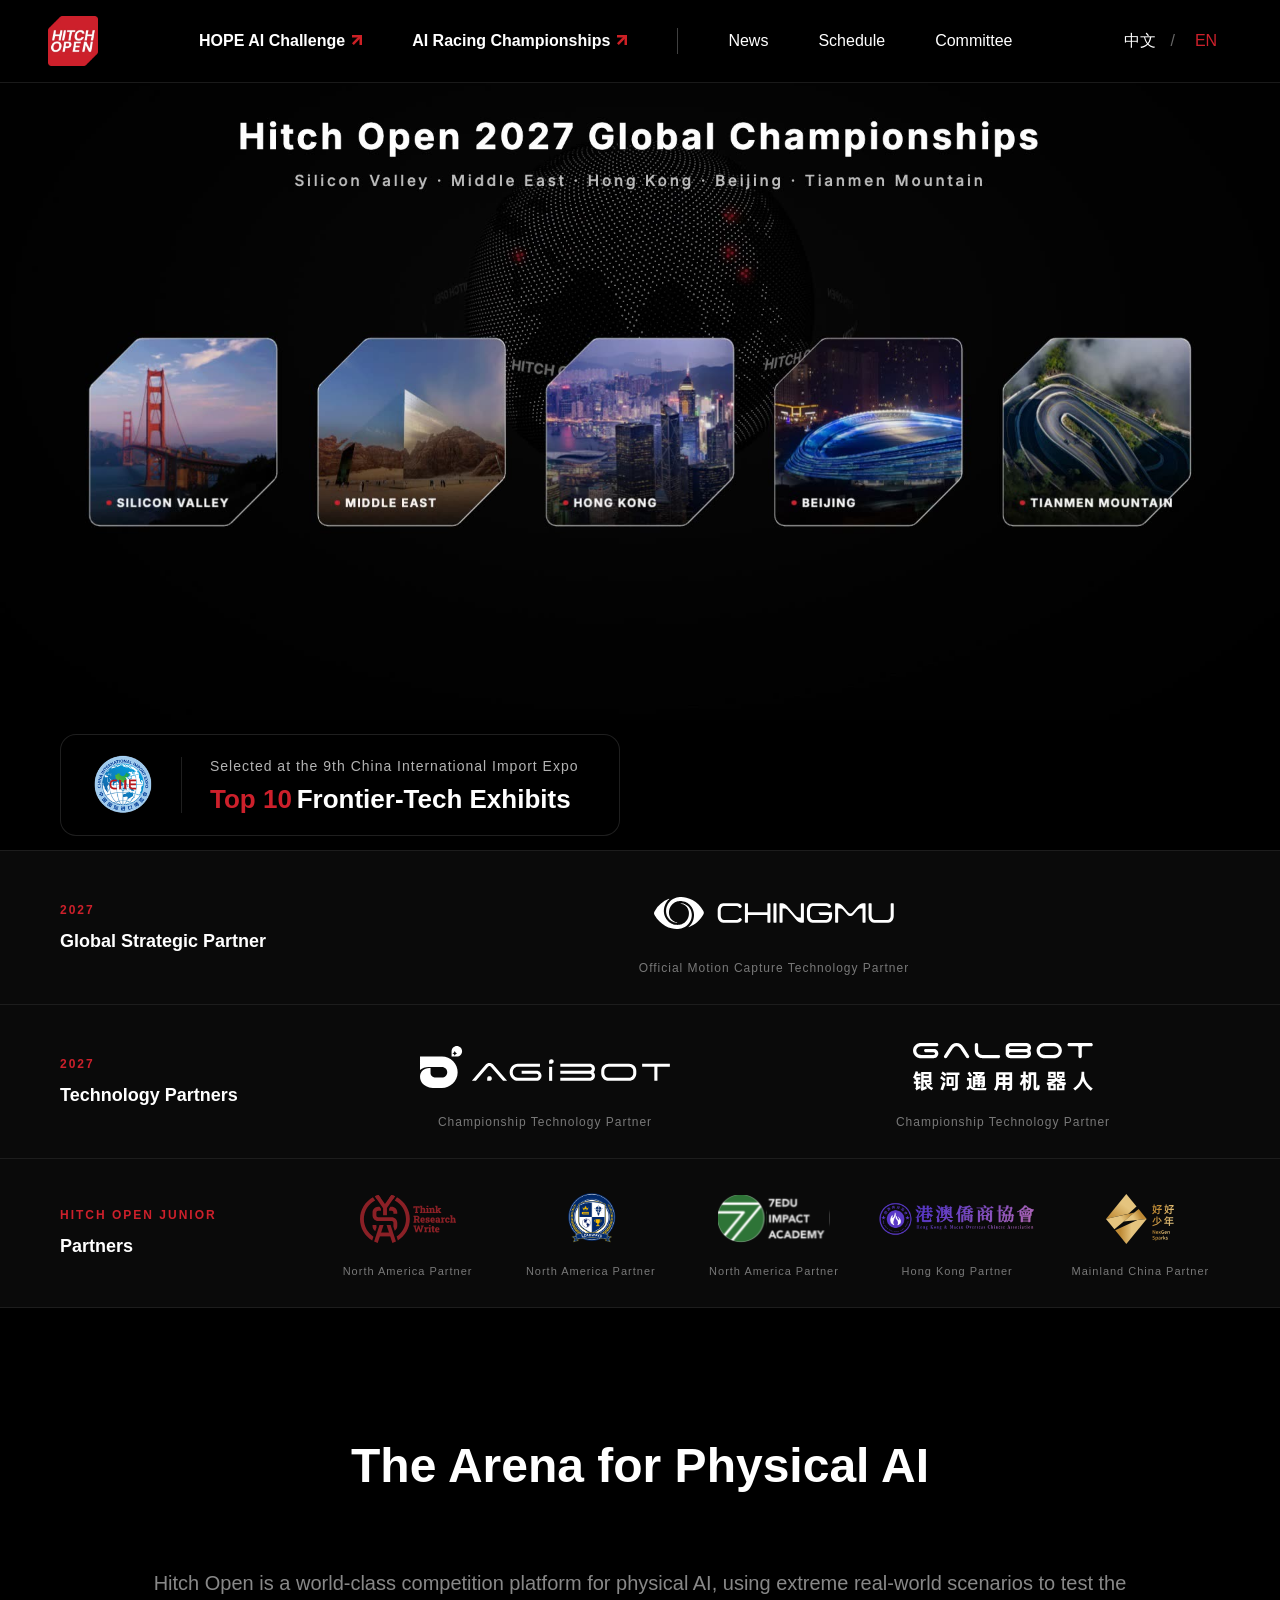
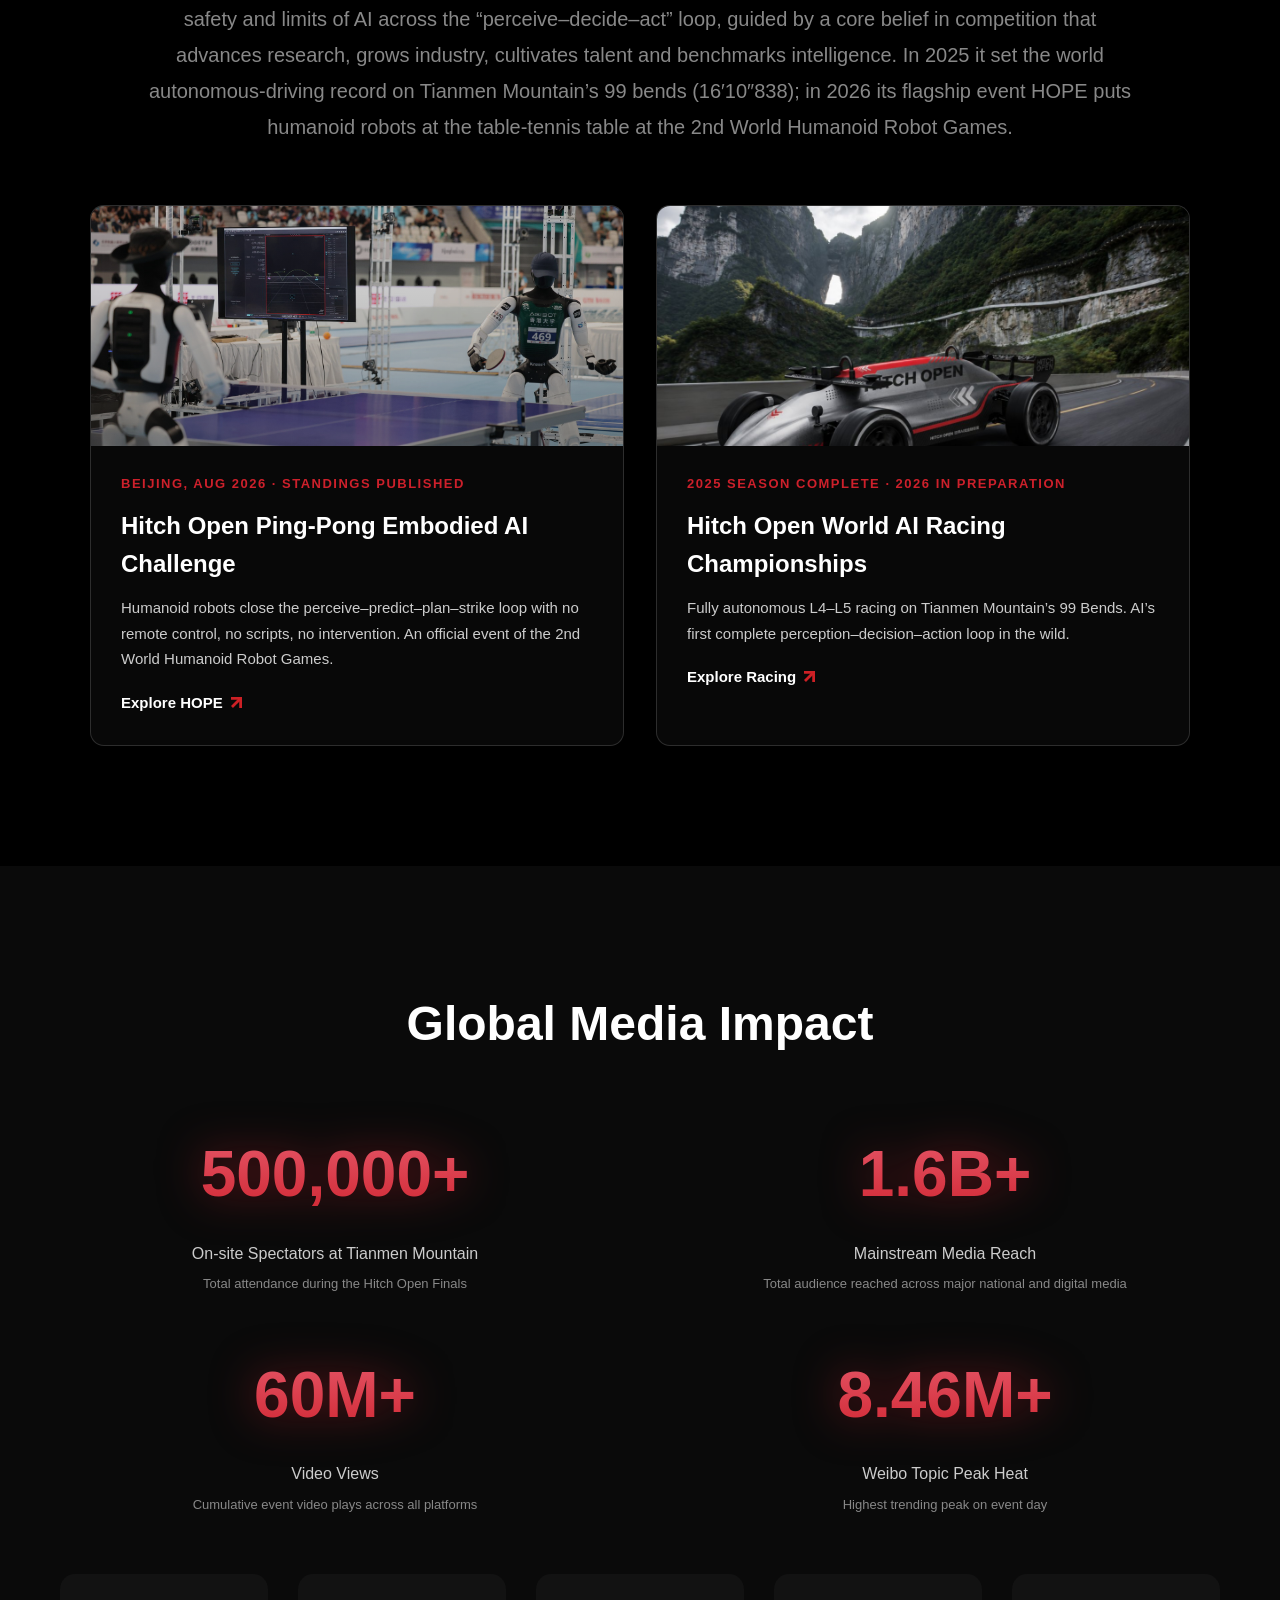
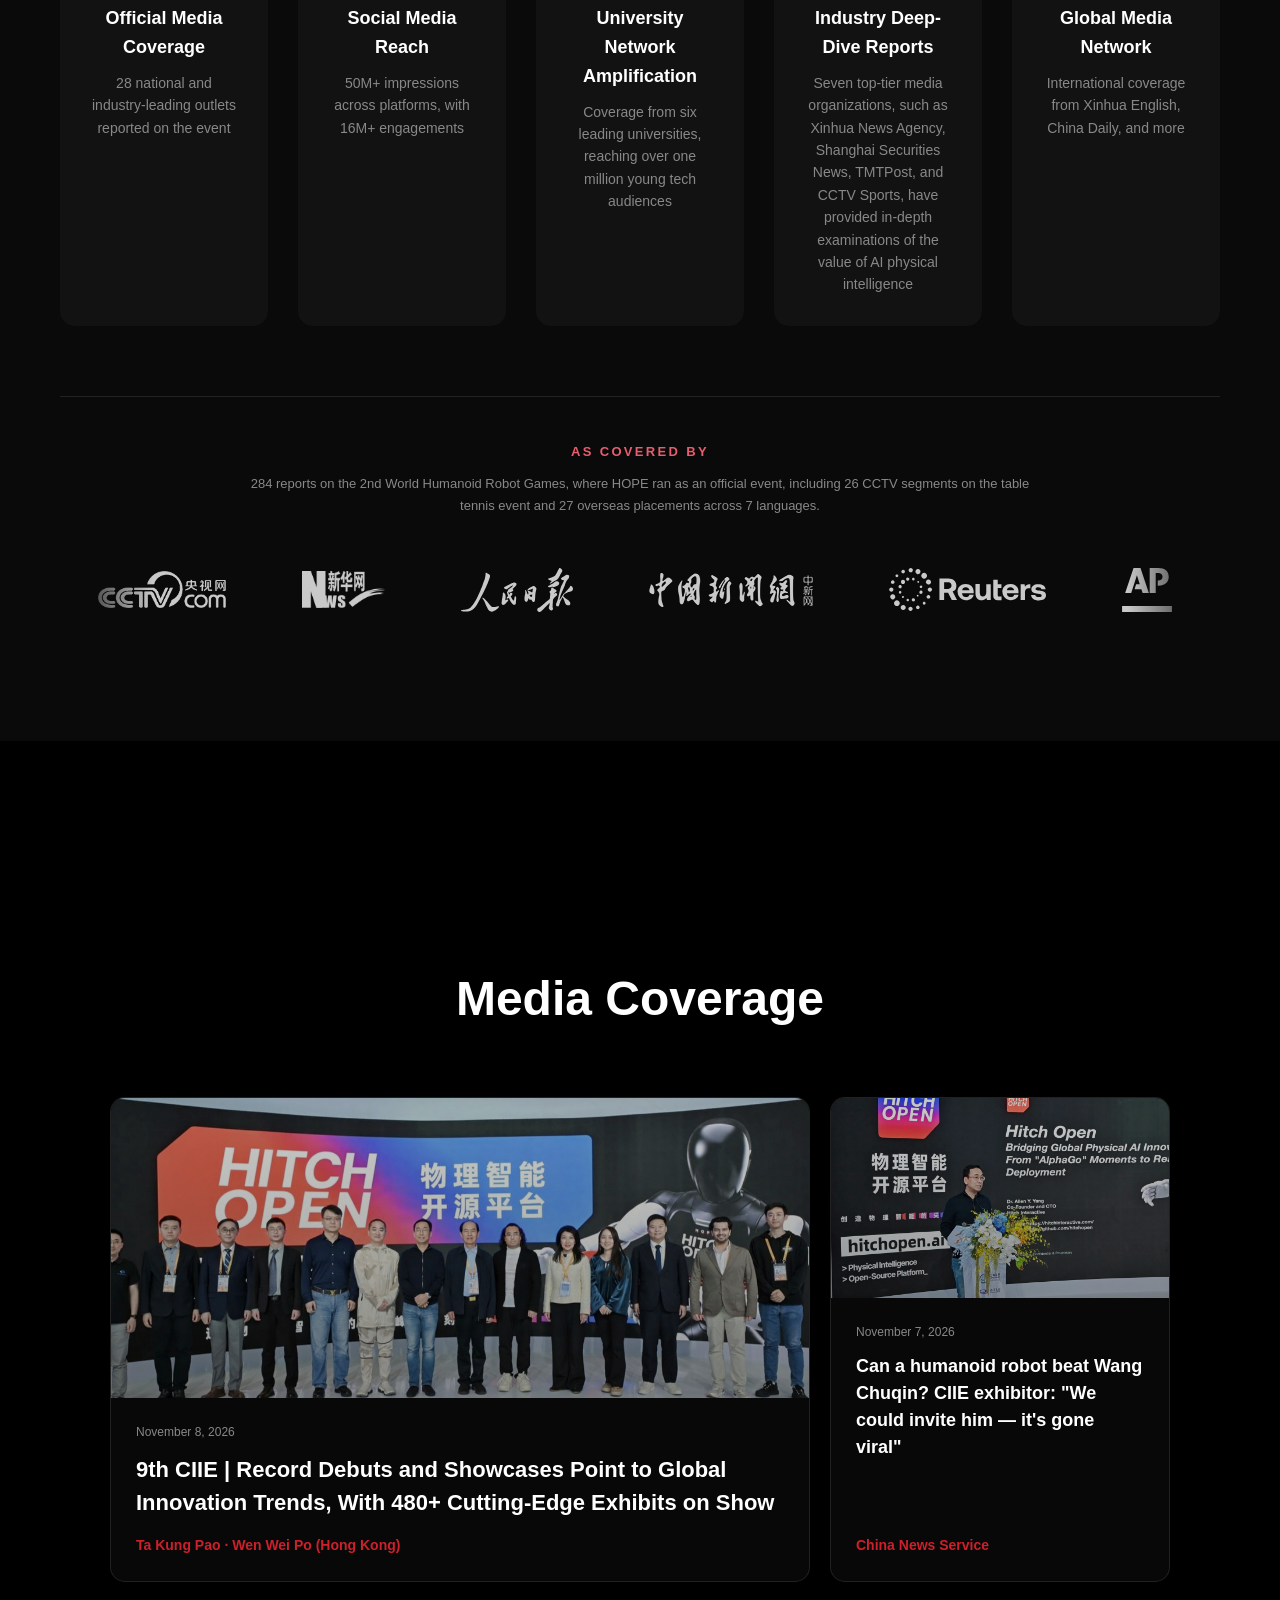
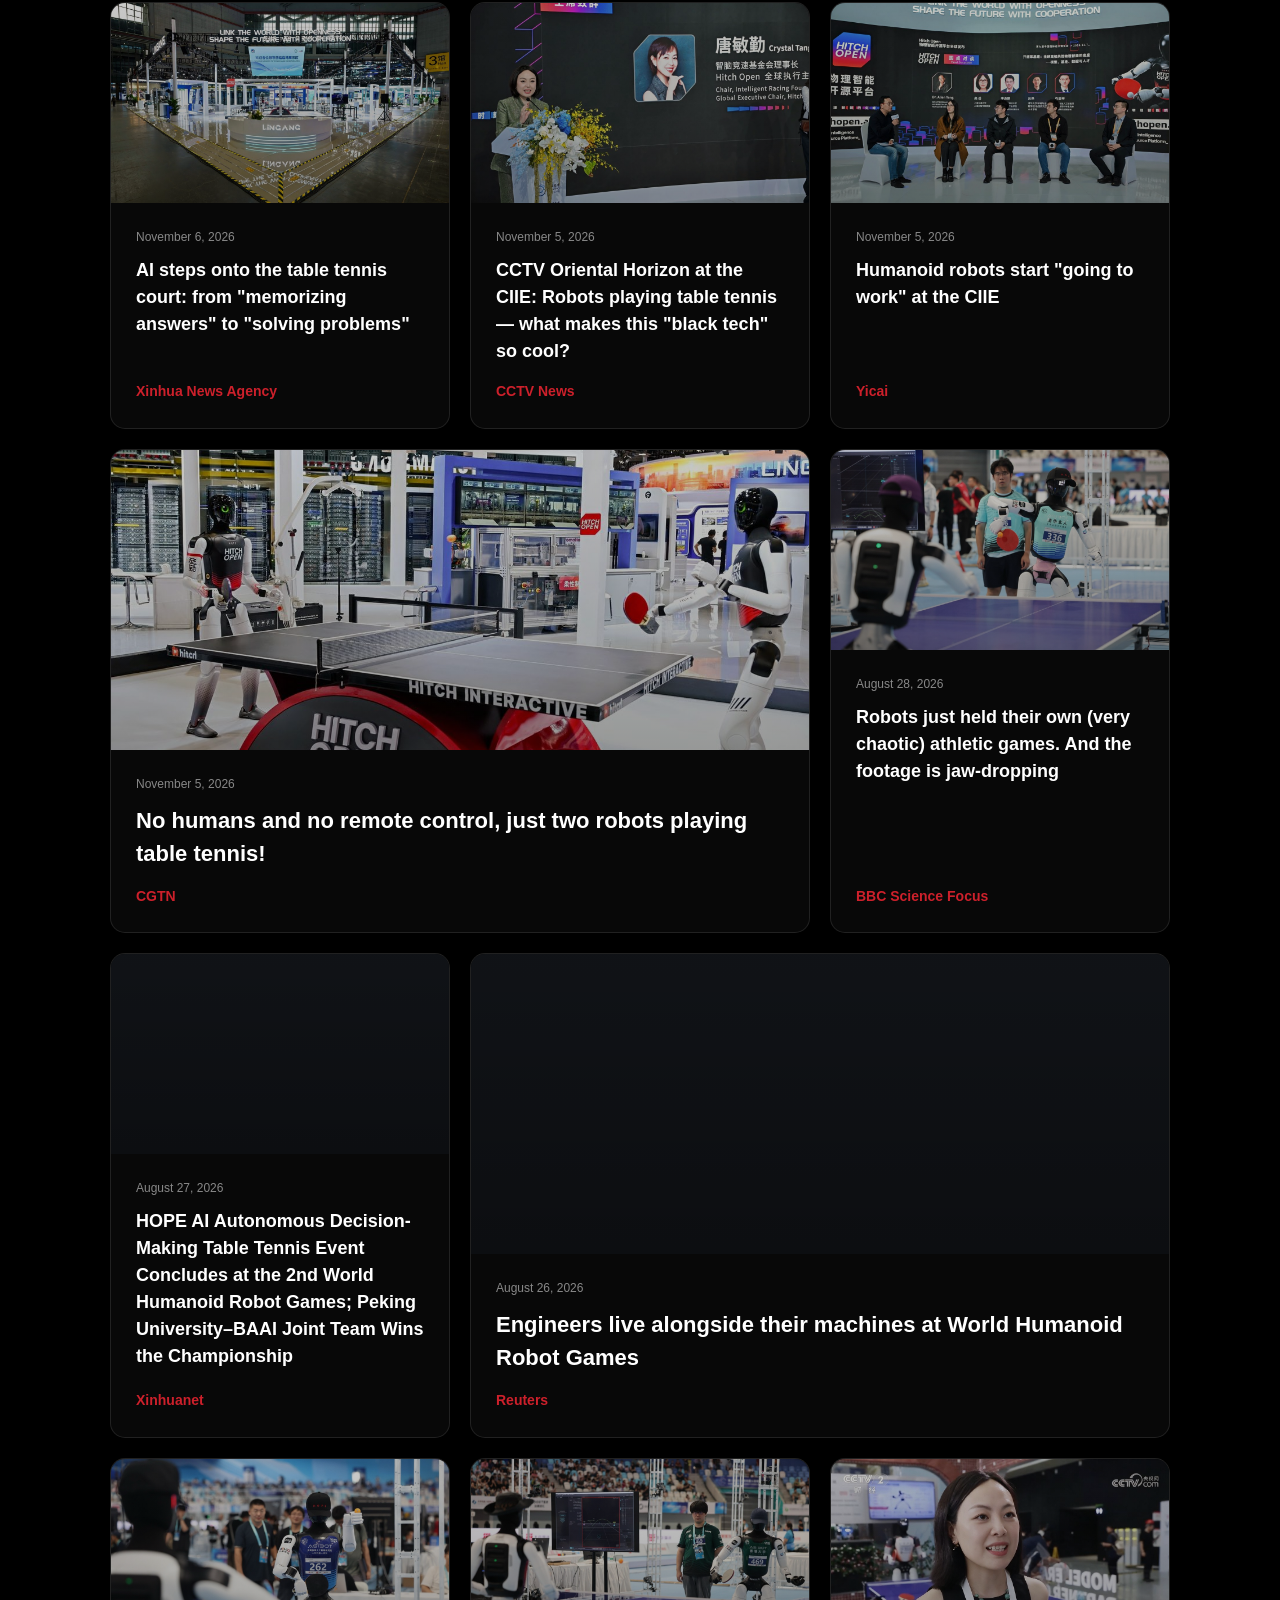
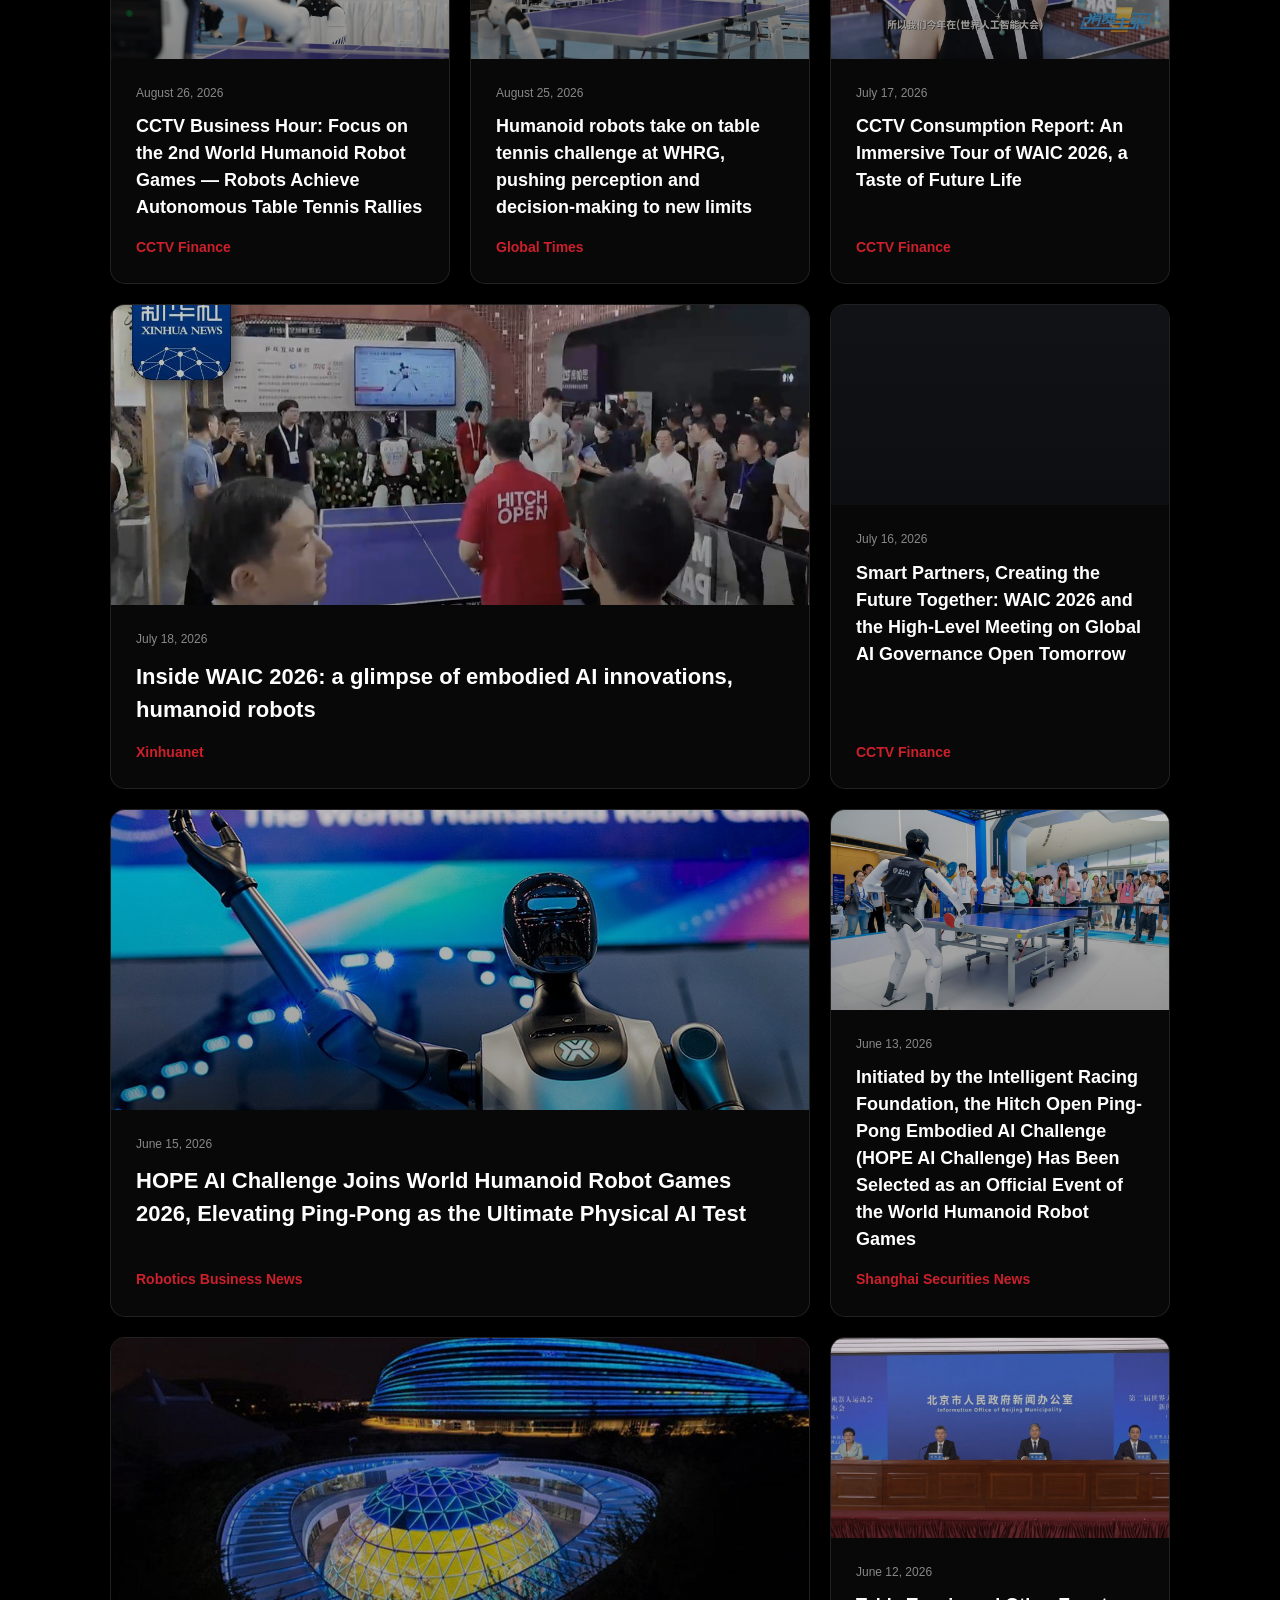
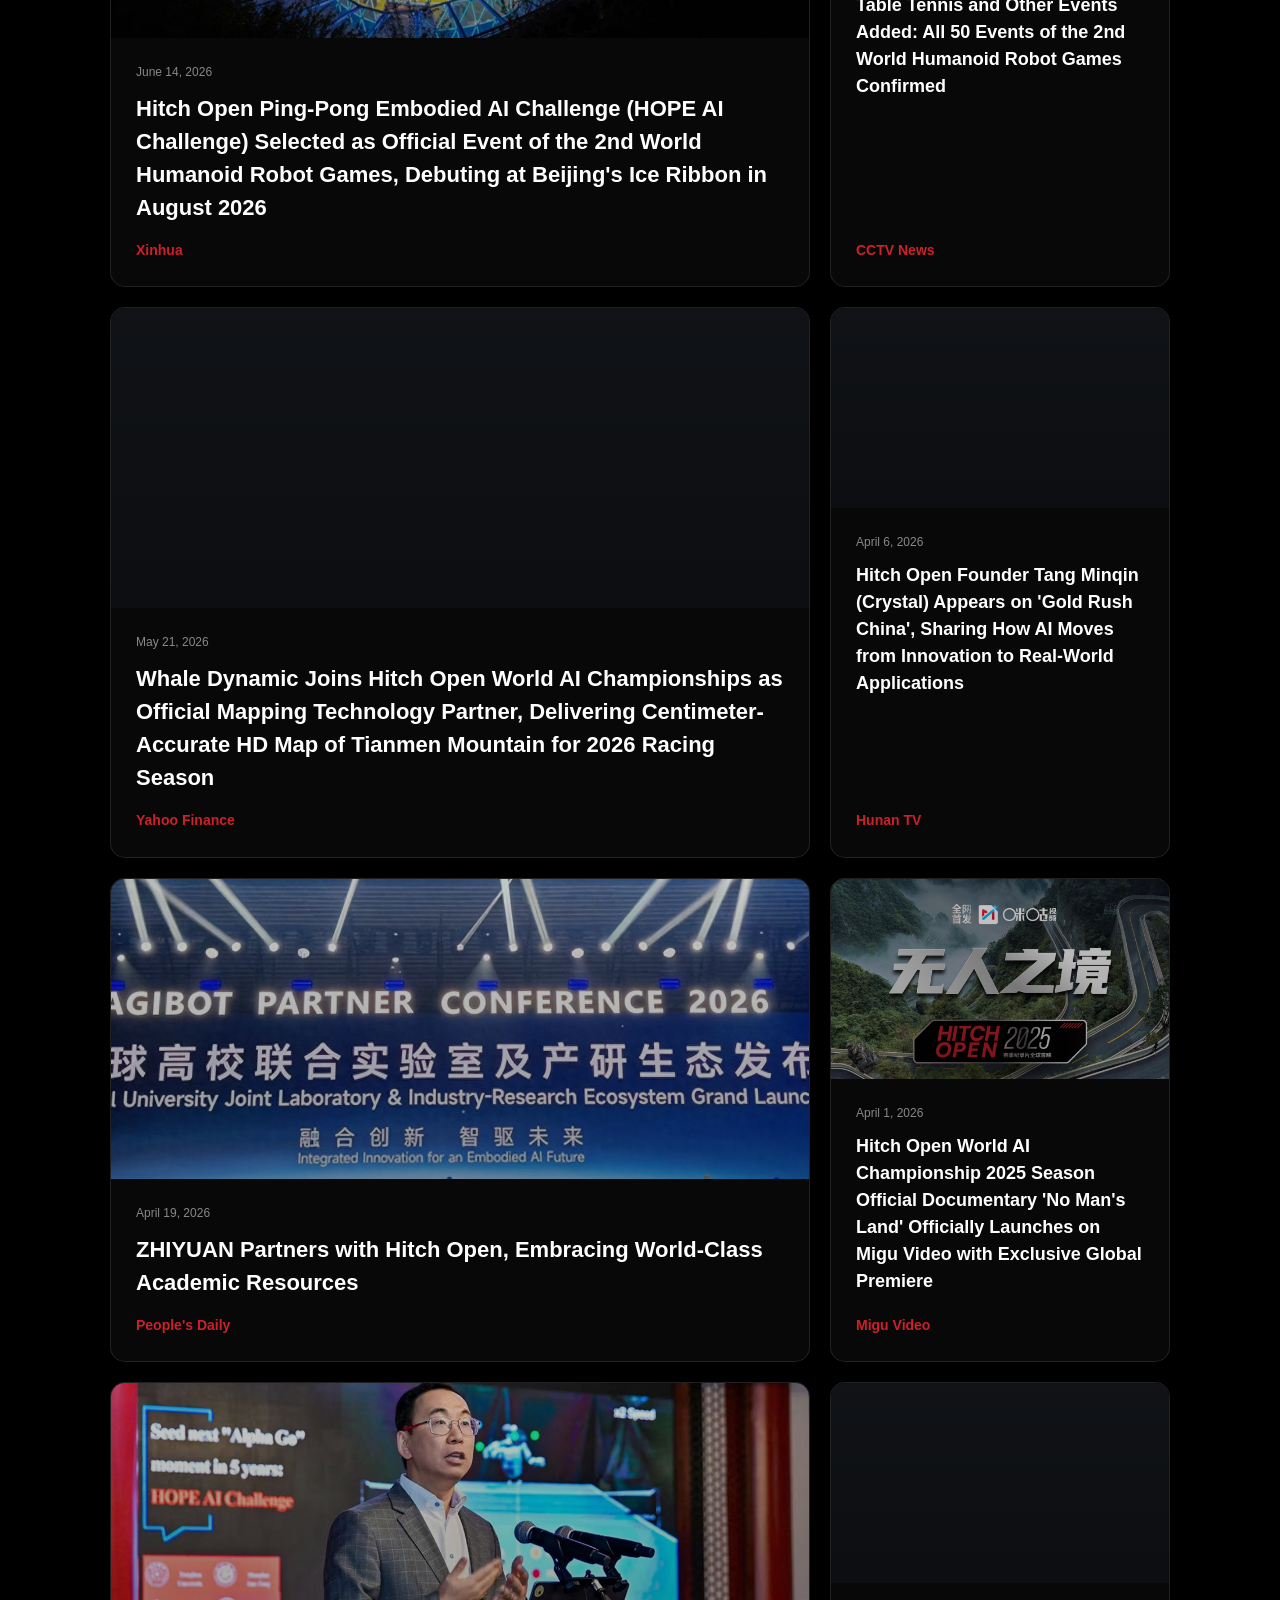
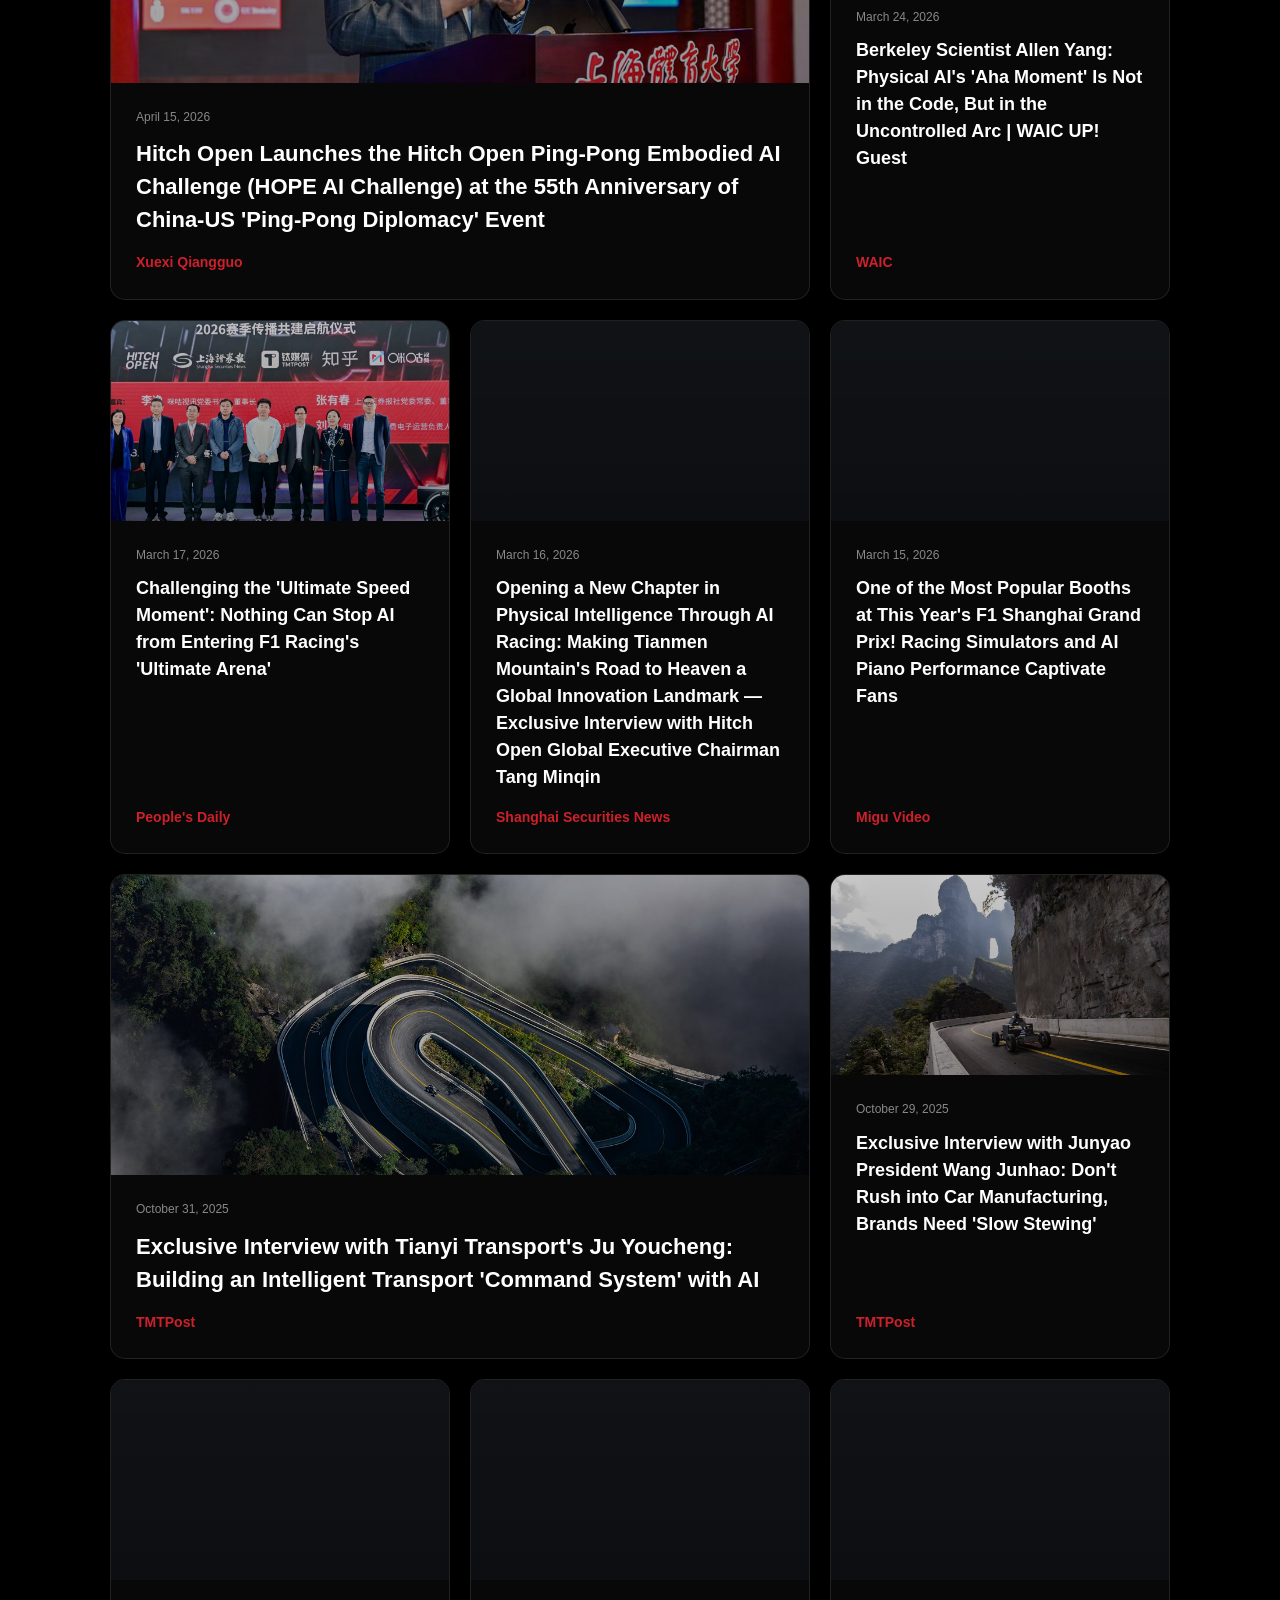
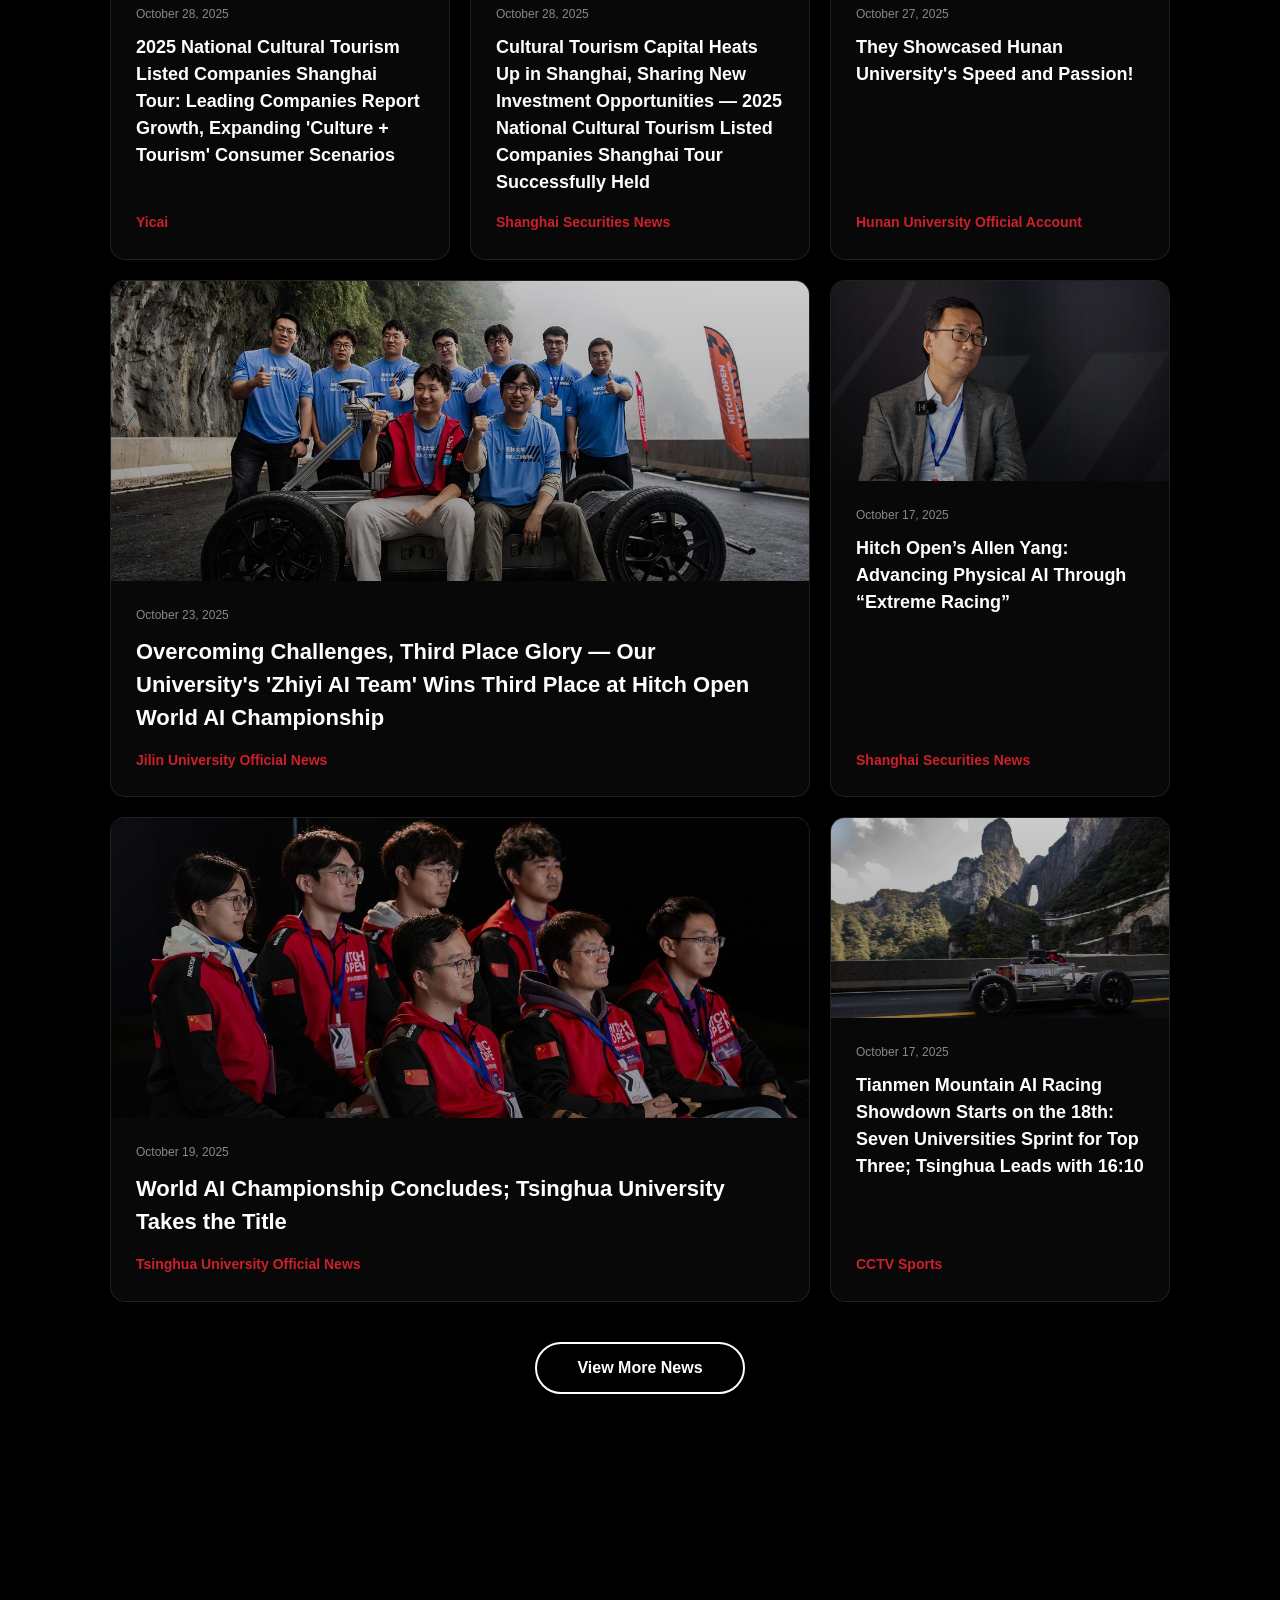
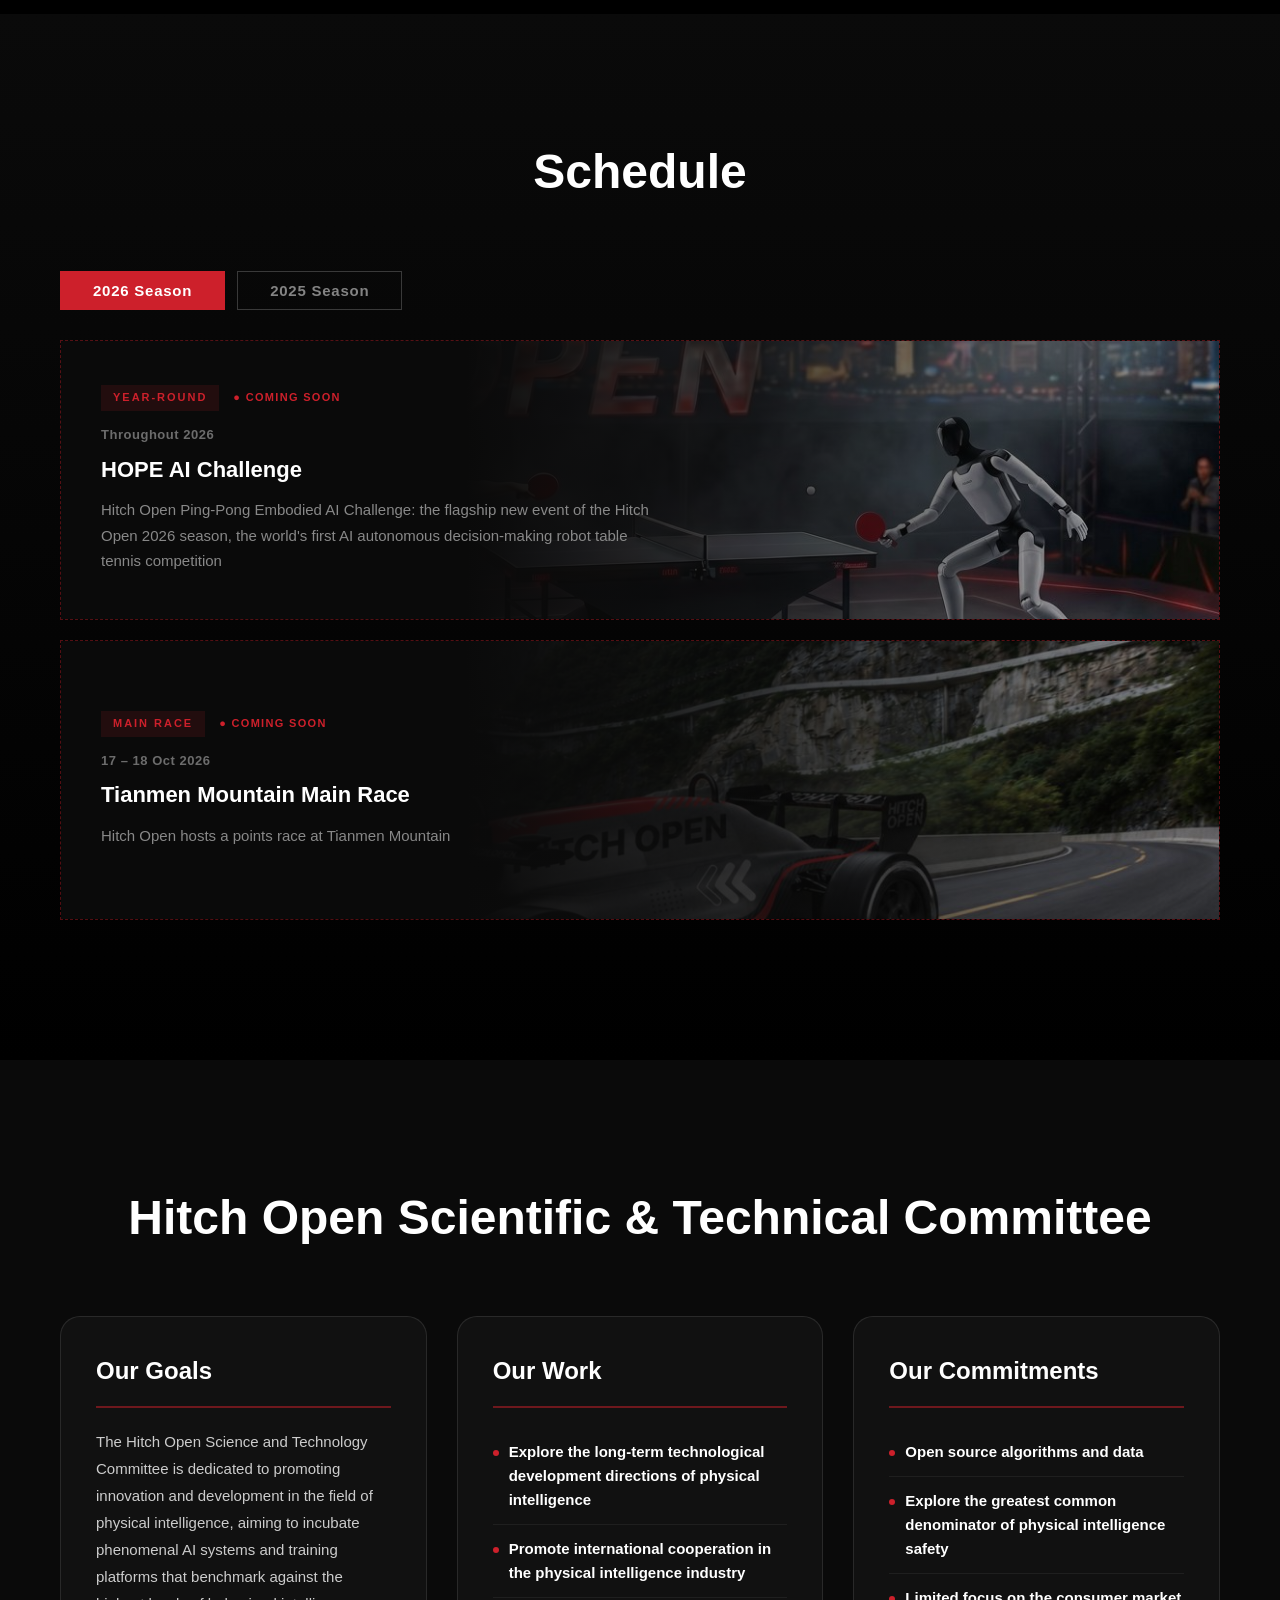
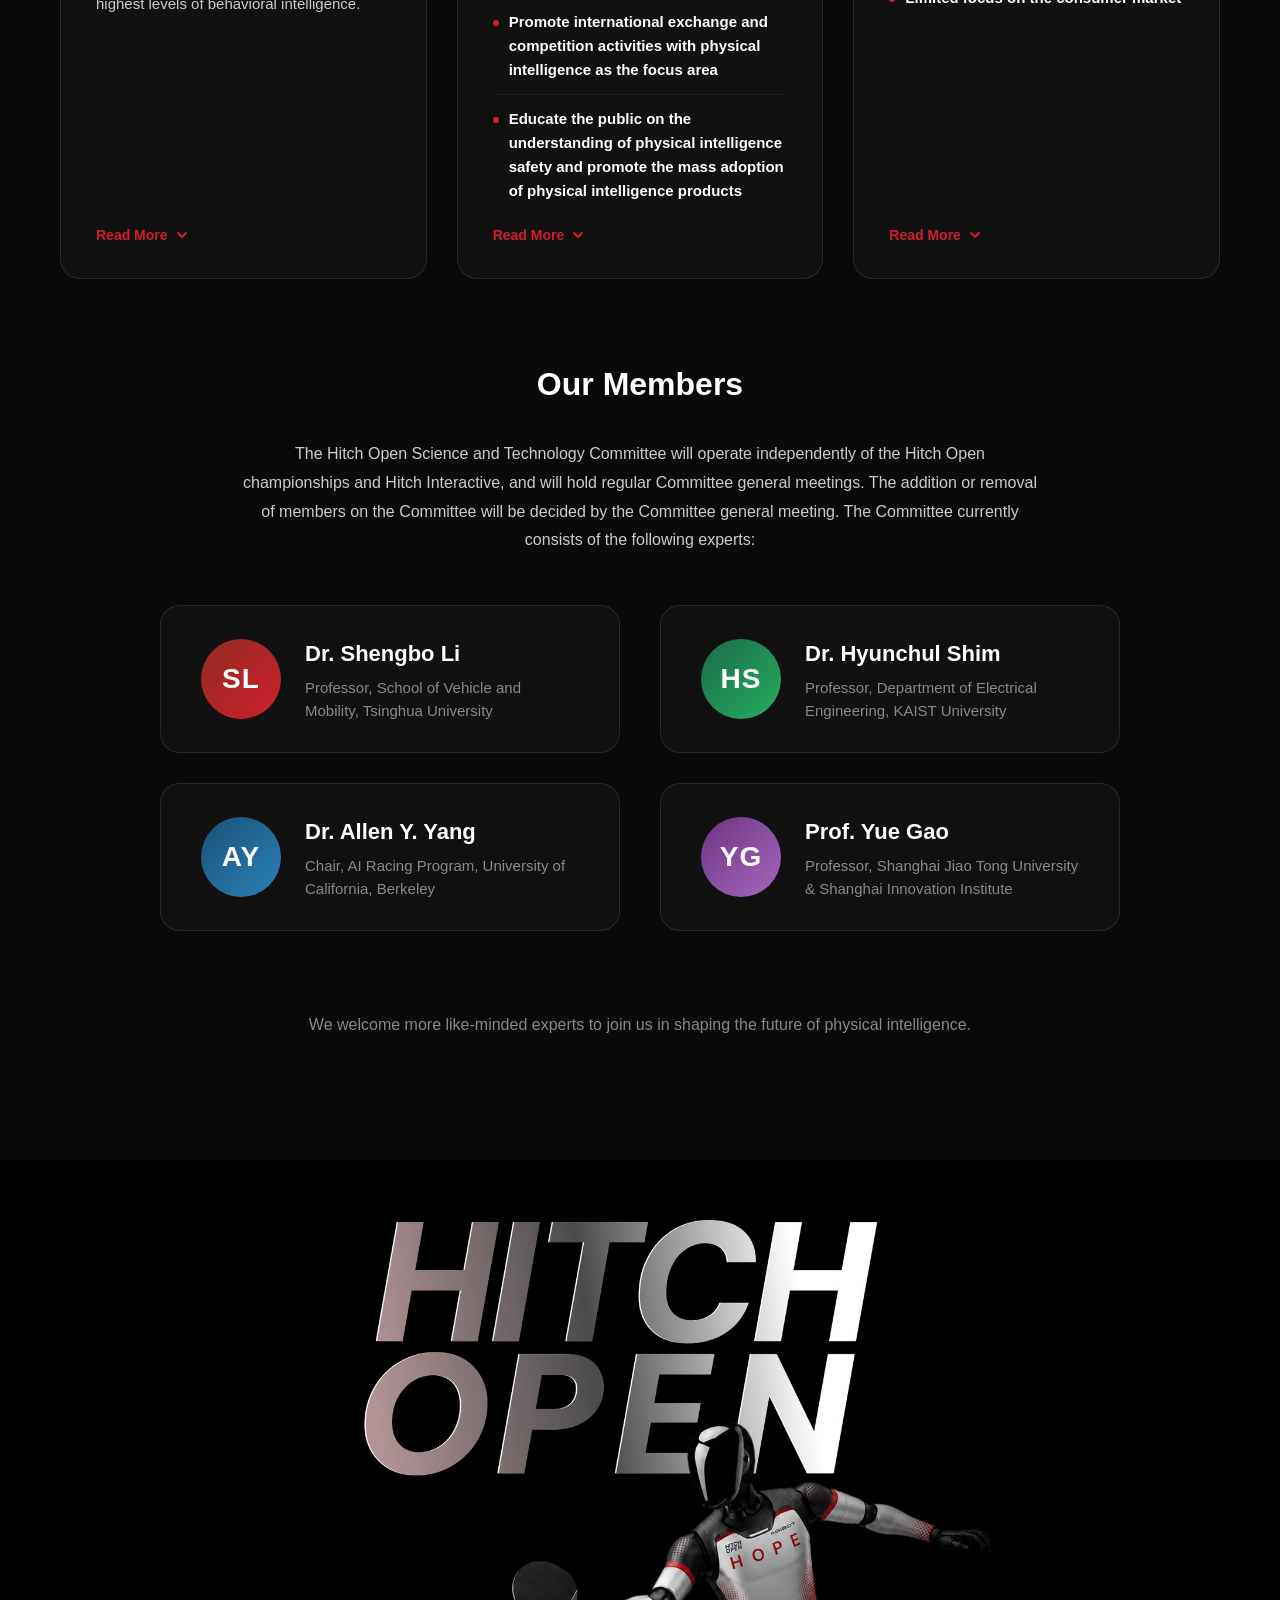
==== commit 7be29169: "新闻: 手机上大卡标题跟小卡同字号 (18px), 不再有大有小; 样式版本号 20261125a Co-Authored-By: Claude <noreply@anthropic.com>" ====
--- a/index.html
+++ b/index.html
@@ -14,7 +14,7 @@
     <link rel="apple-touch-icon" sizes="256x256" href="images/webclip.png">
 
     <!-- Stylesheet -->
-    <link rel="stylesheet" href="css/style.css?v=20261118e">
+    <link rel="stylesheet" href="css/style.css?v=20261125a">
     <script>
     (function () {
         var map = { '#about': 'racing.html#about', '#venue': 'racing.html#venue',
--- a/css/style.css
+++ b/css/style.css
@@ -3508,6 +3508,11 @@
             .media-card-large .media-image {
                 height: 200px;
             }
+
+            /* 手机上一列排, 大卡小卡一样宽, 标题也用同一个字号 */
+            .media-card-large .media-title {
+                font-size: 18px;
+            }
         }
 
         /* Responsive Design */
@@ -4122,16 +4127,15 @@
         .honor-title {
             display: flex;
             align-items: baseline;
-            gap: 14px;
+            gap: 0.3em;
             color: #ffffff;
             line-height: 1.1;
         }
 
         .honor-num {
-            font-size: 44px;
-            font-weight: 800;
+            font-size: 26px;
+            font-weight: 700;
             color: #CD202B;
-            letter-spacing: -2px;
         }
 
         .honor-title-main {
@@ -4185,11 +4189,11 @@
 
             .honor-title {
                 flex-wrap: wrap;
-                gap: 2px 10px;
+                gap: 2px 0.3em;
             }
 
             .honor-num {
-                font-size: 32px;
+                font-size: 19px;
             }
 
             .honor-title-main {
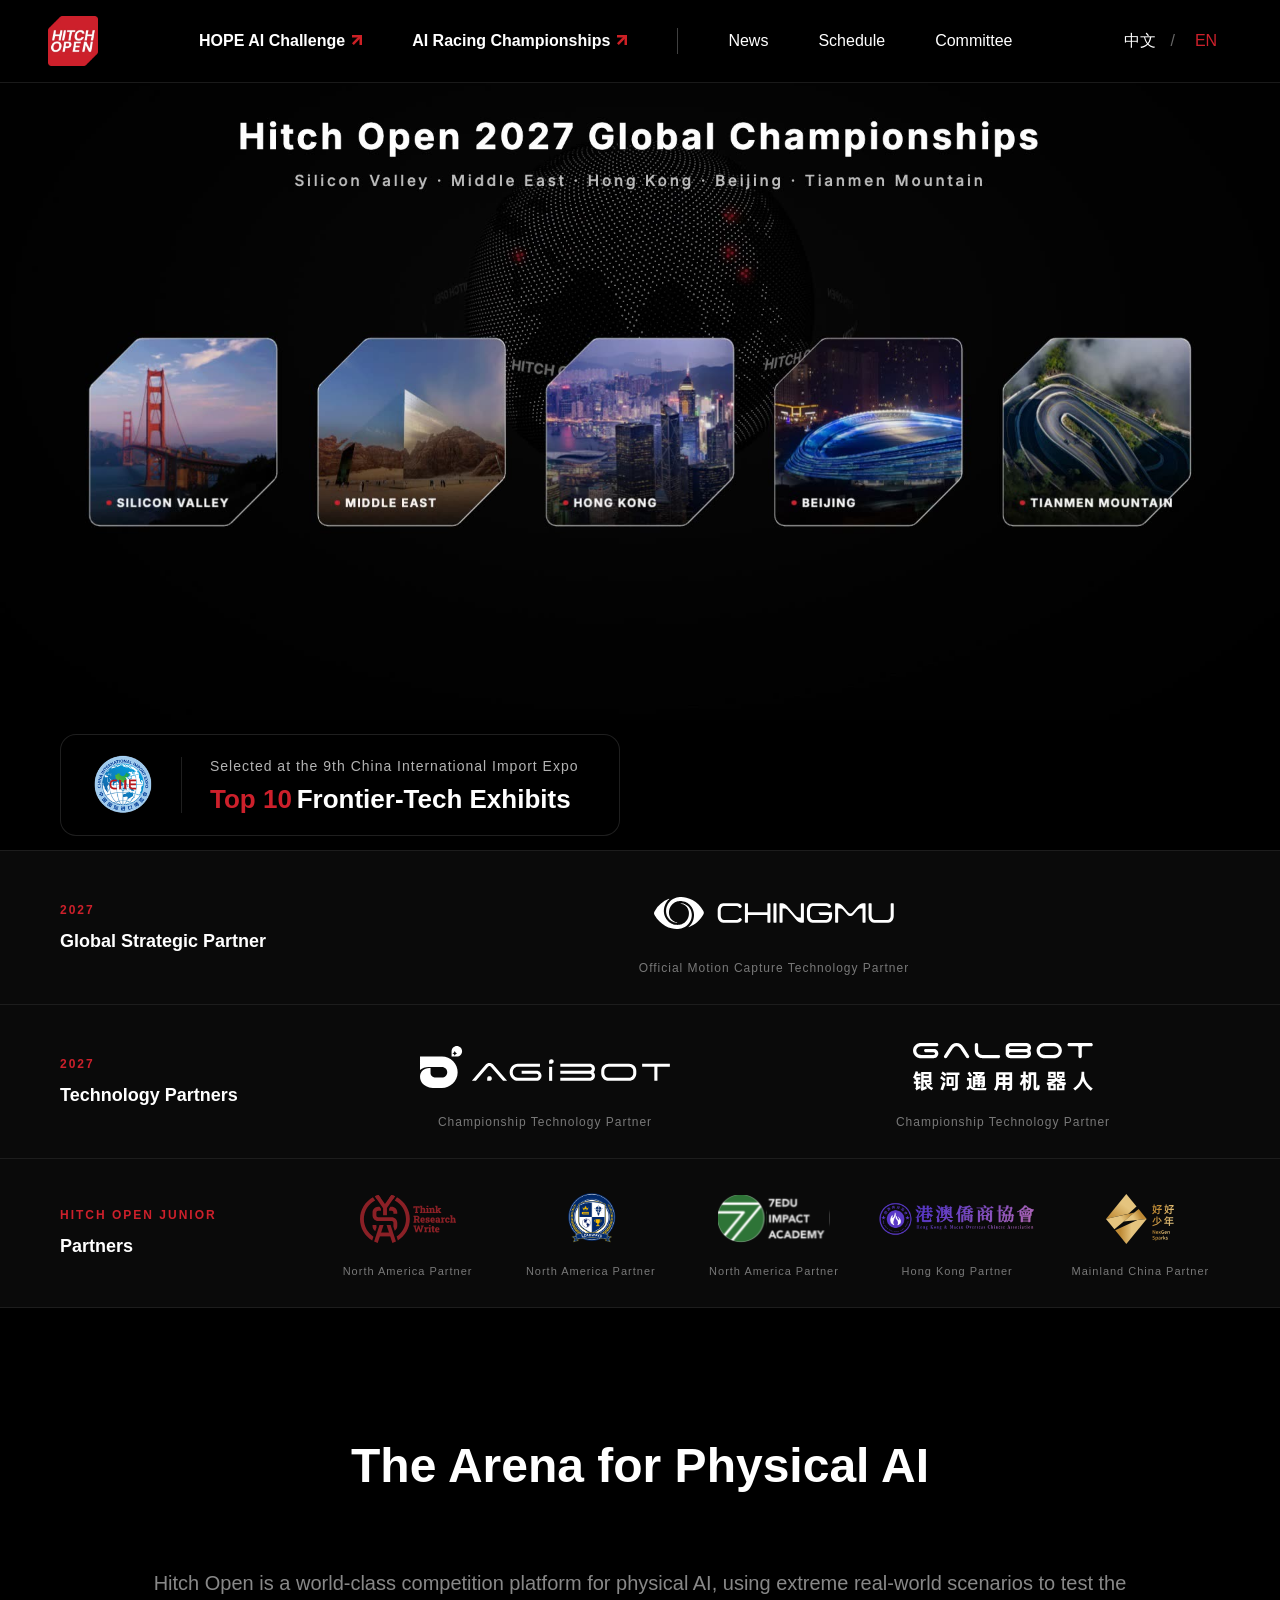
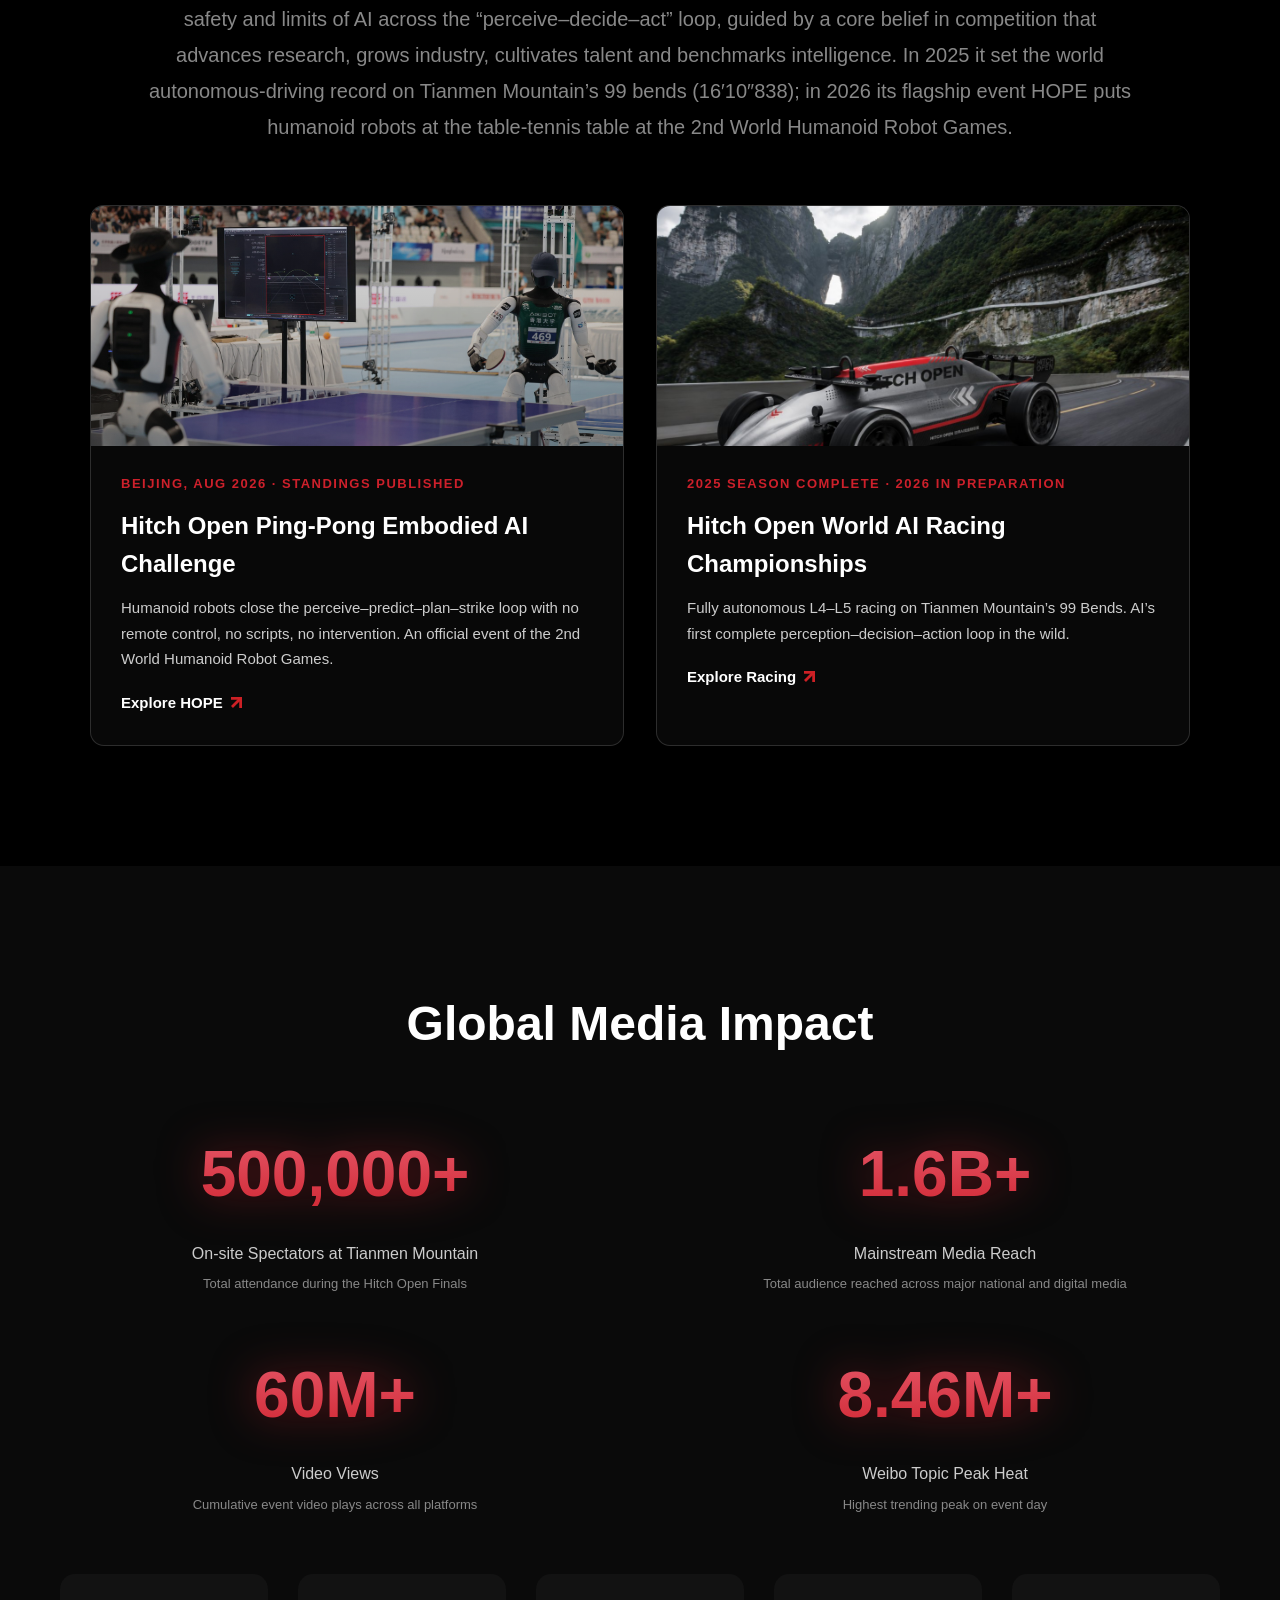
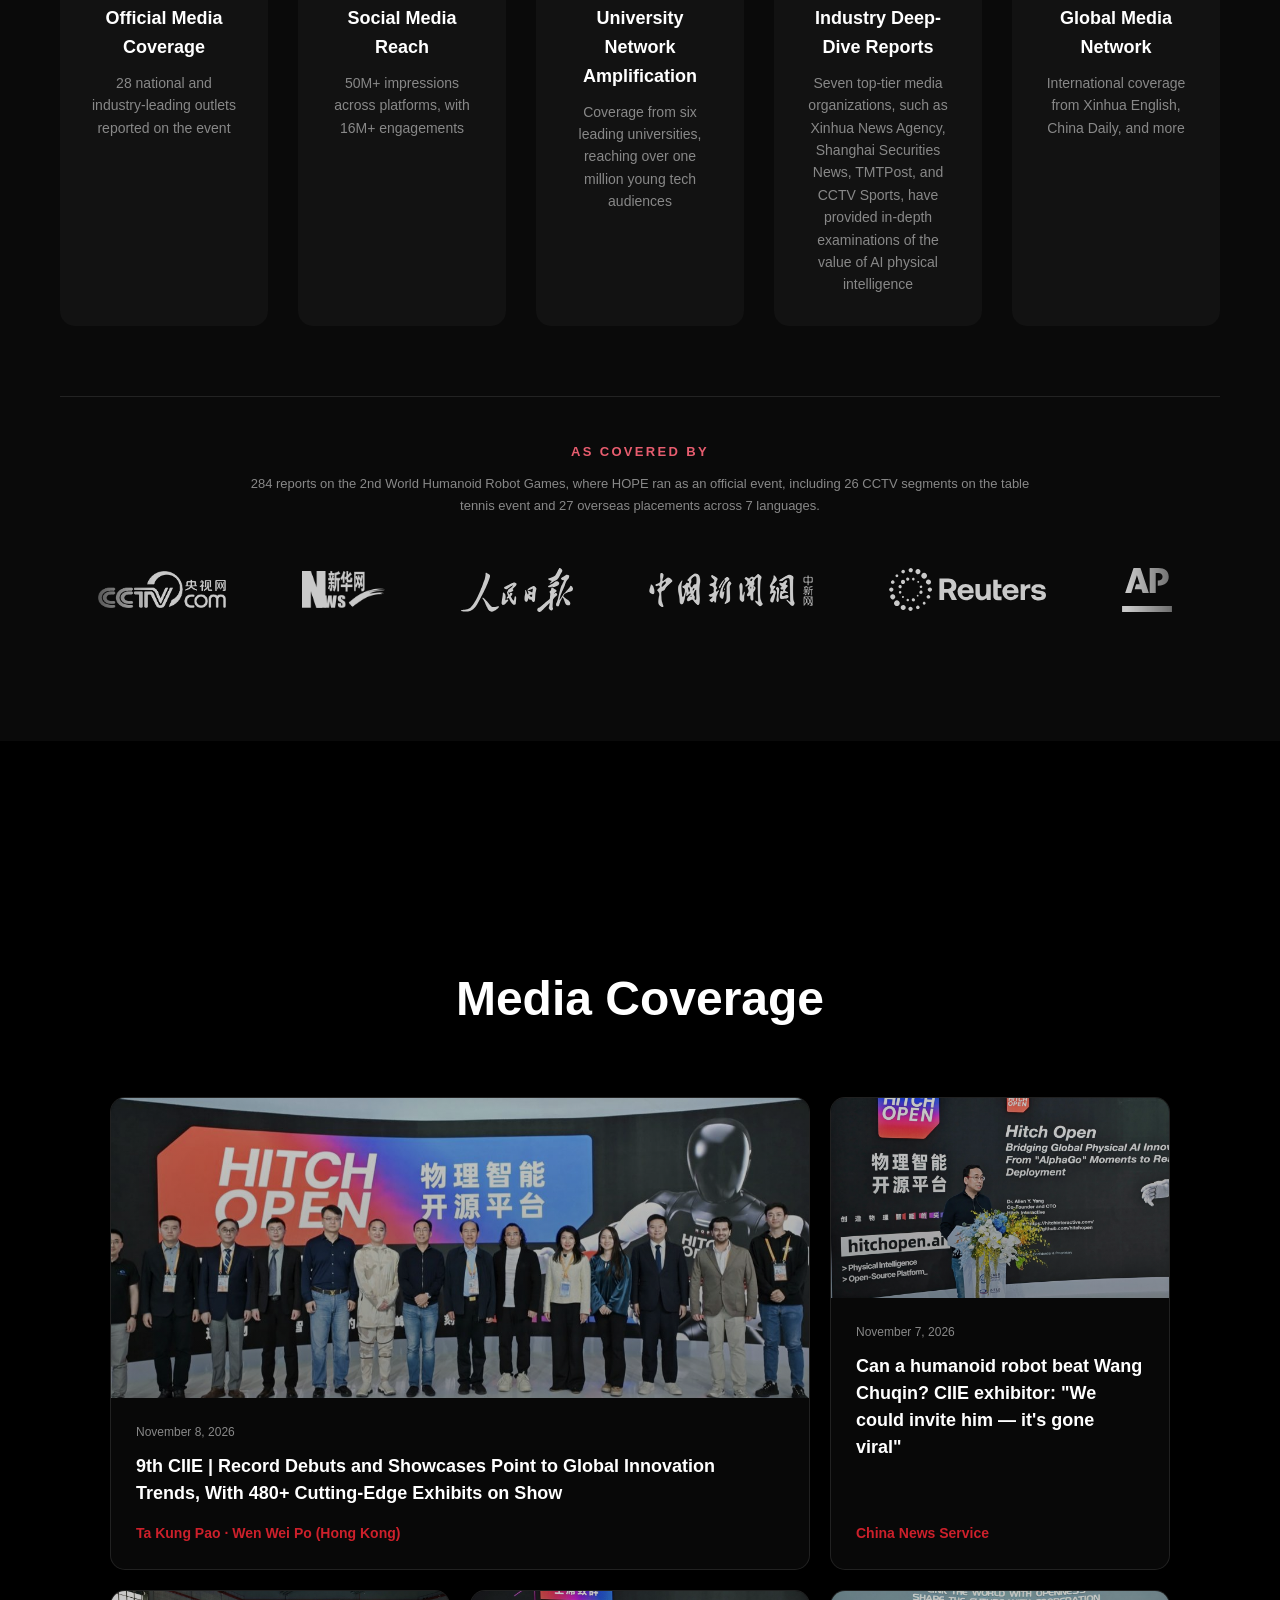
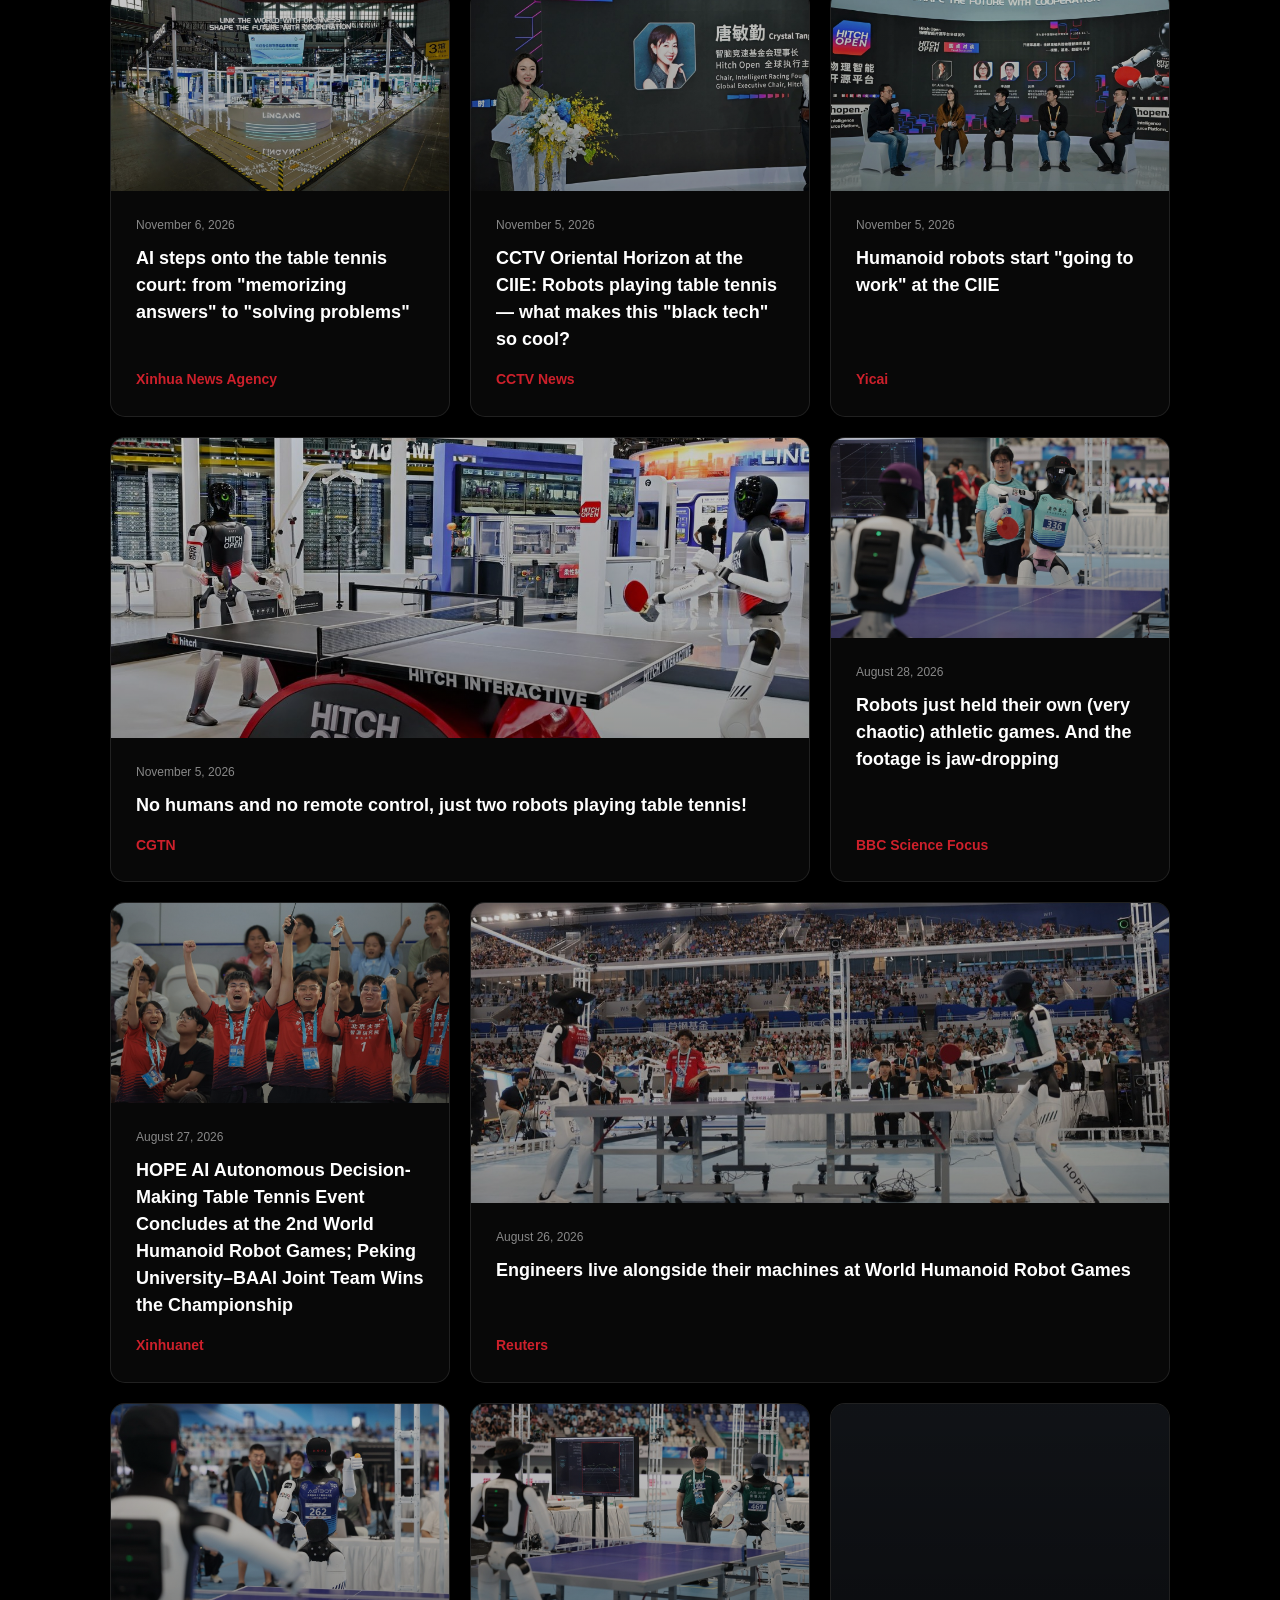
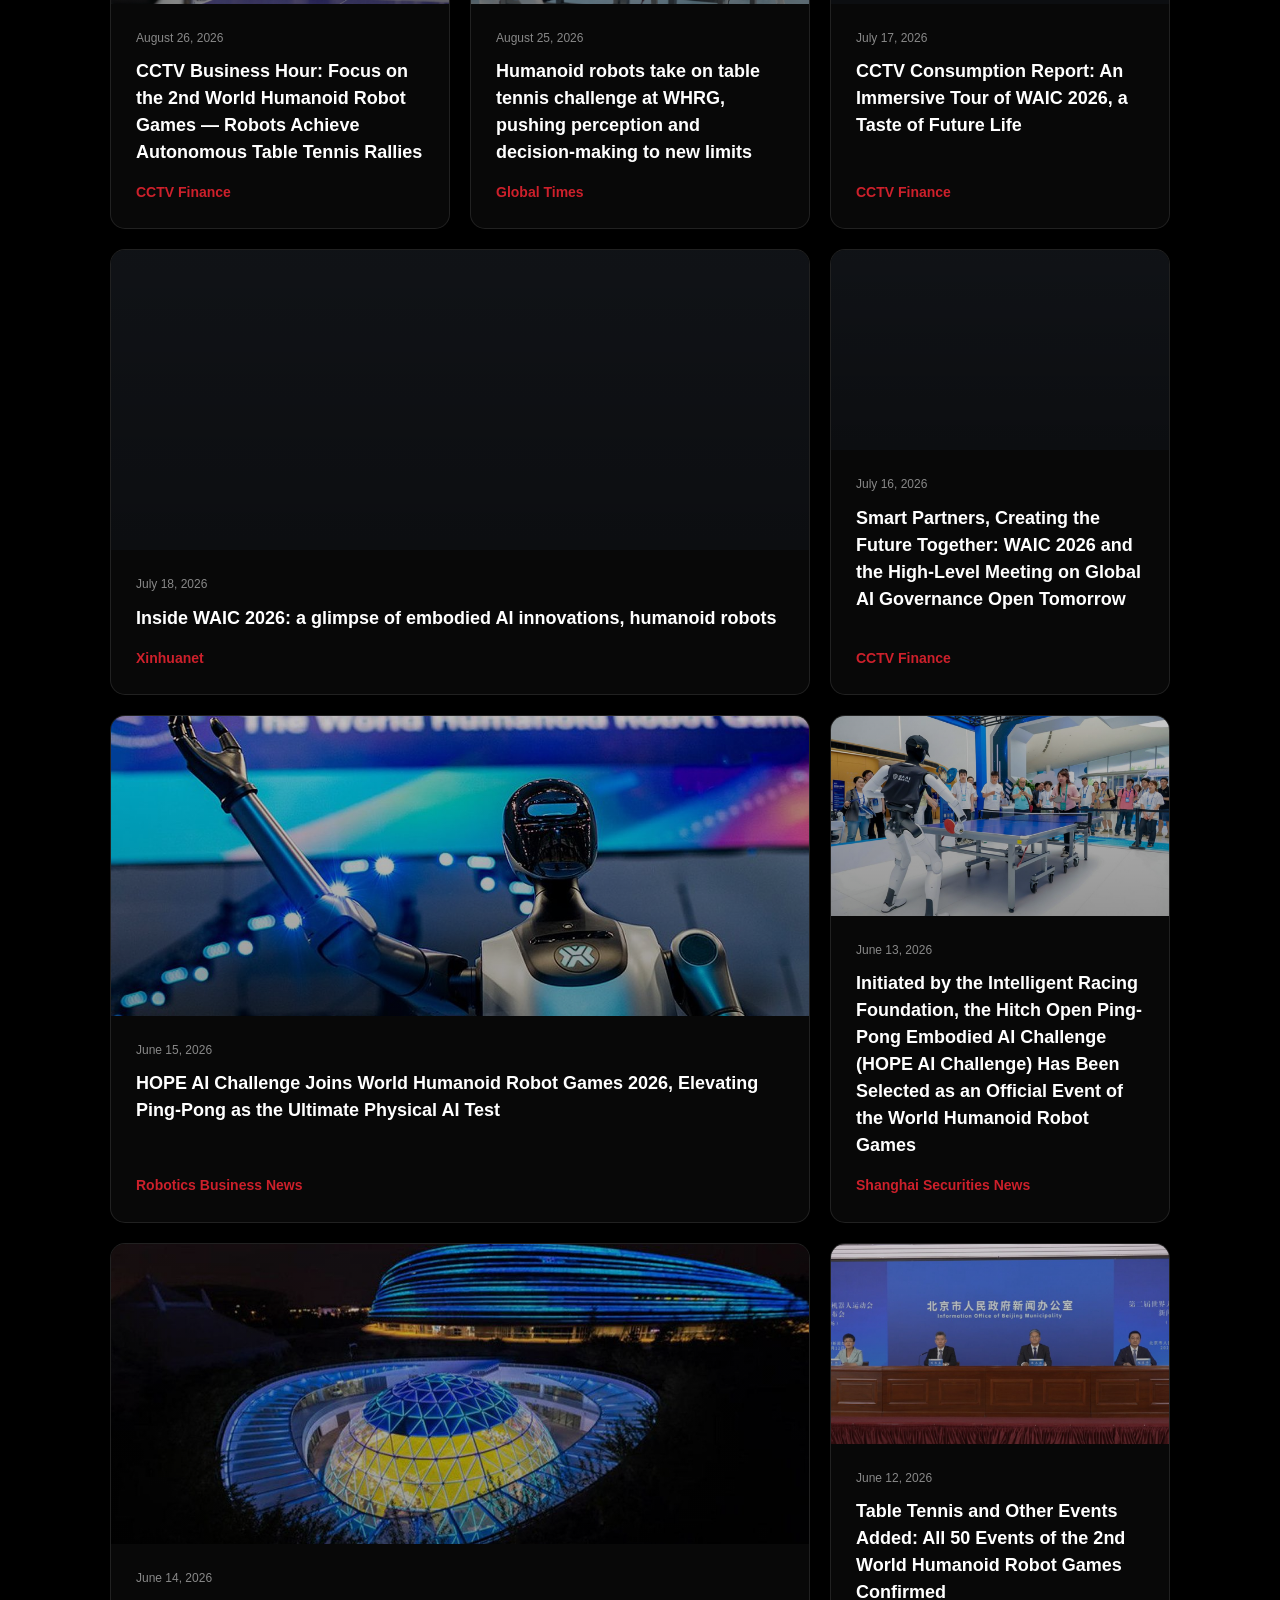
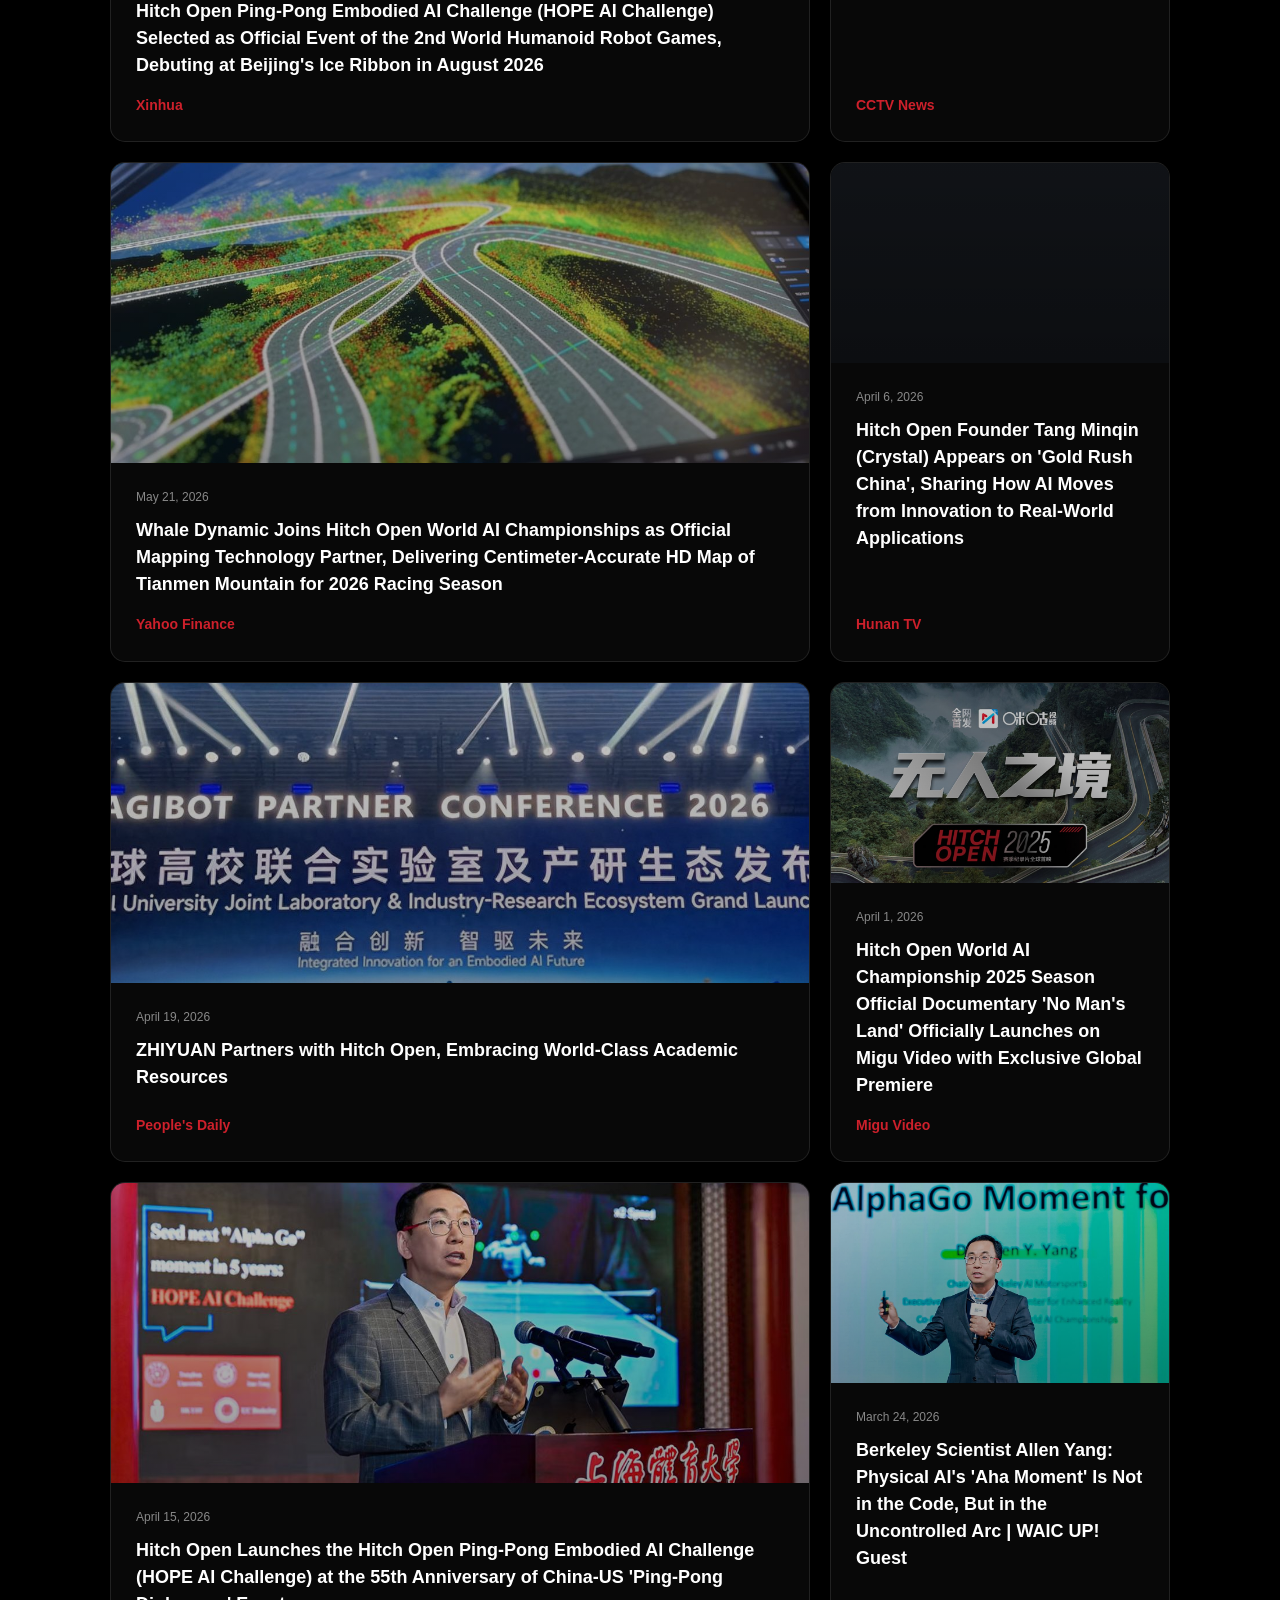
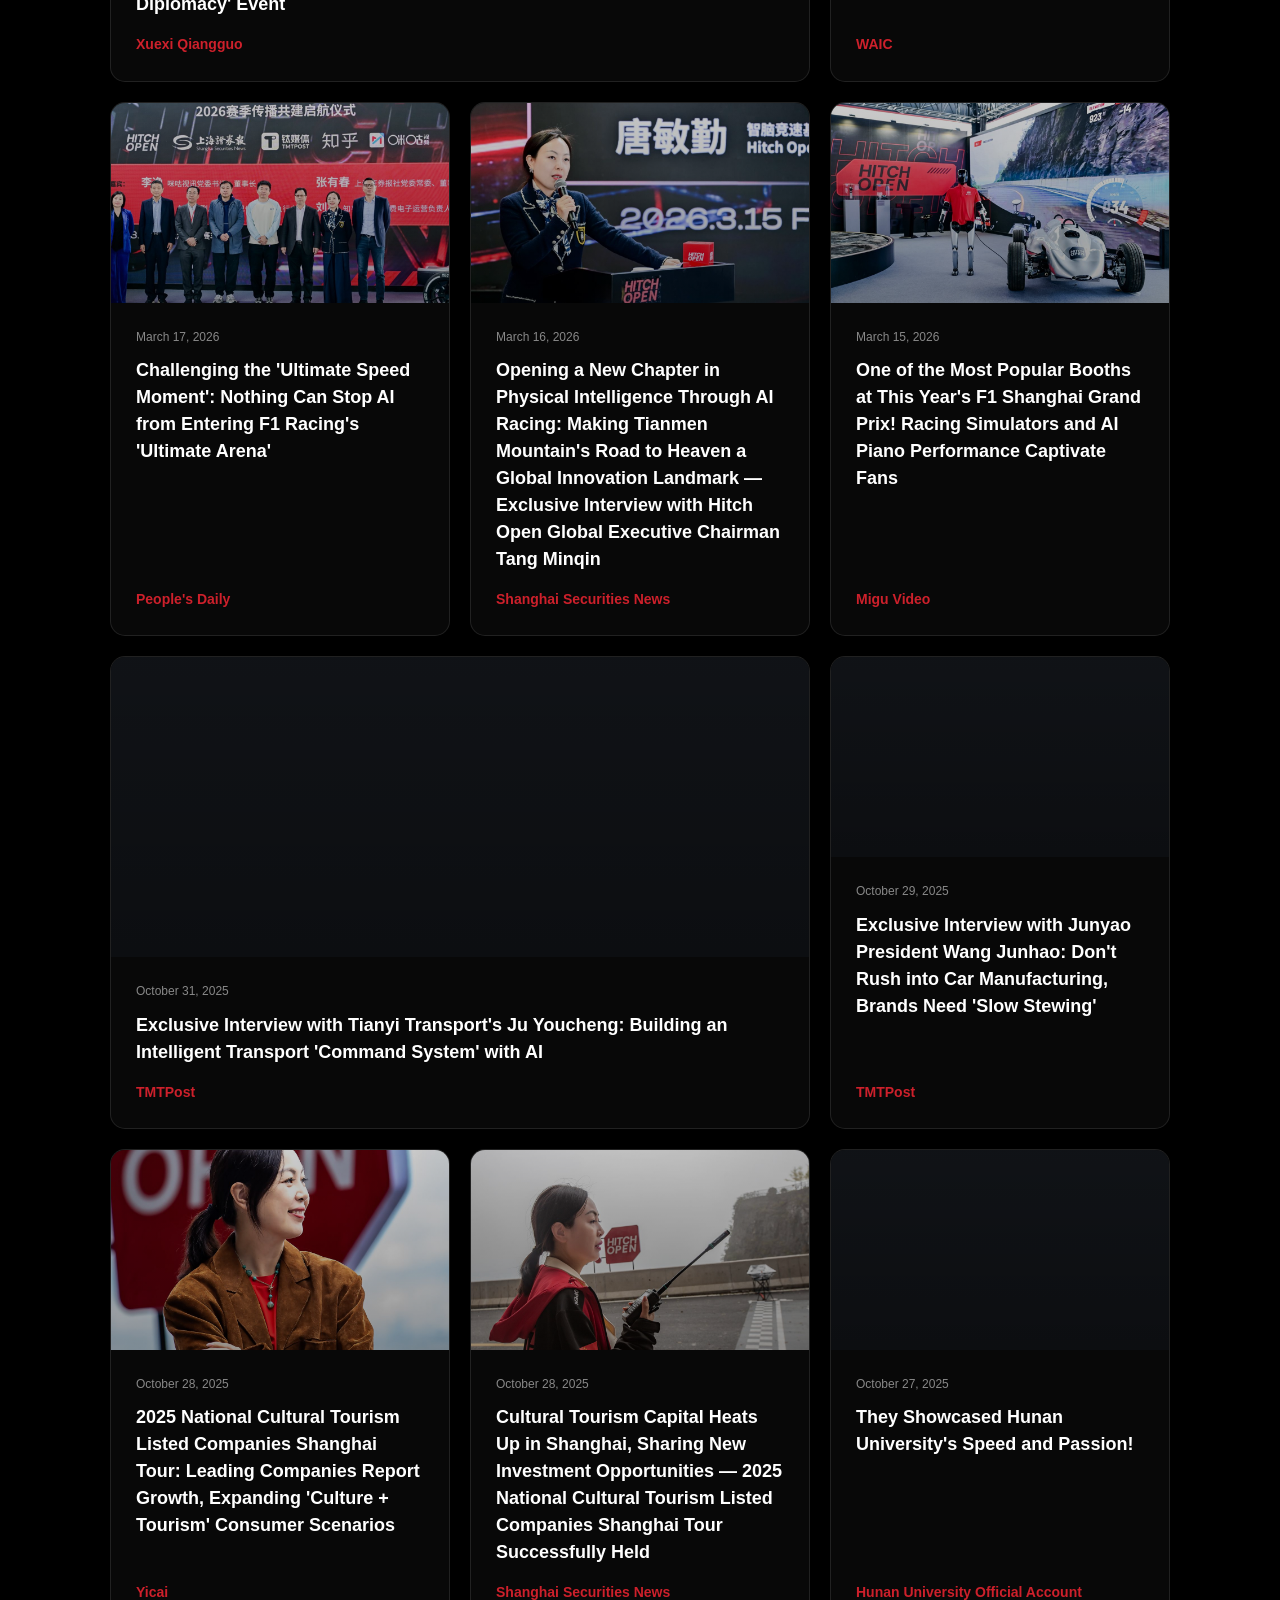
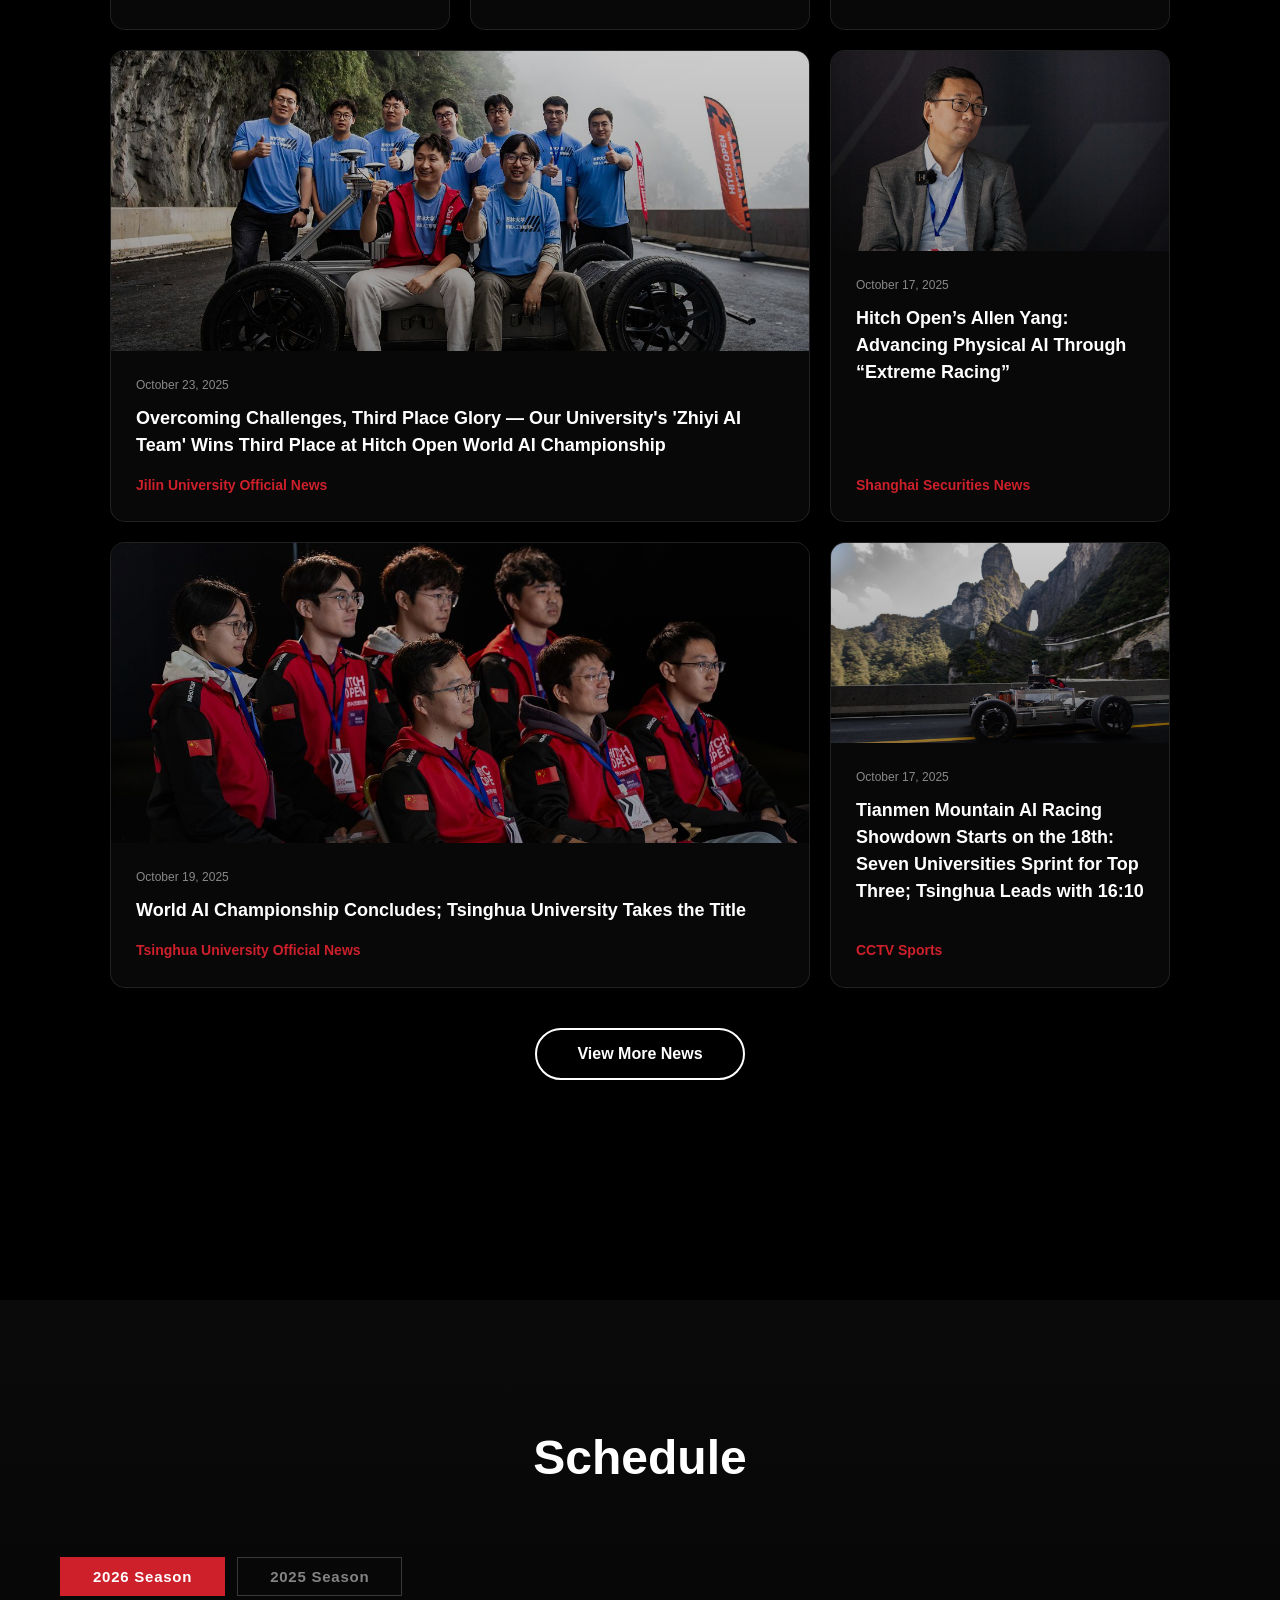
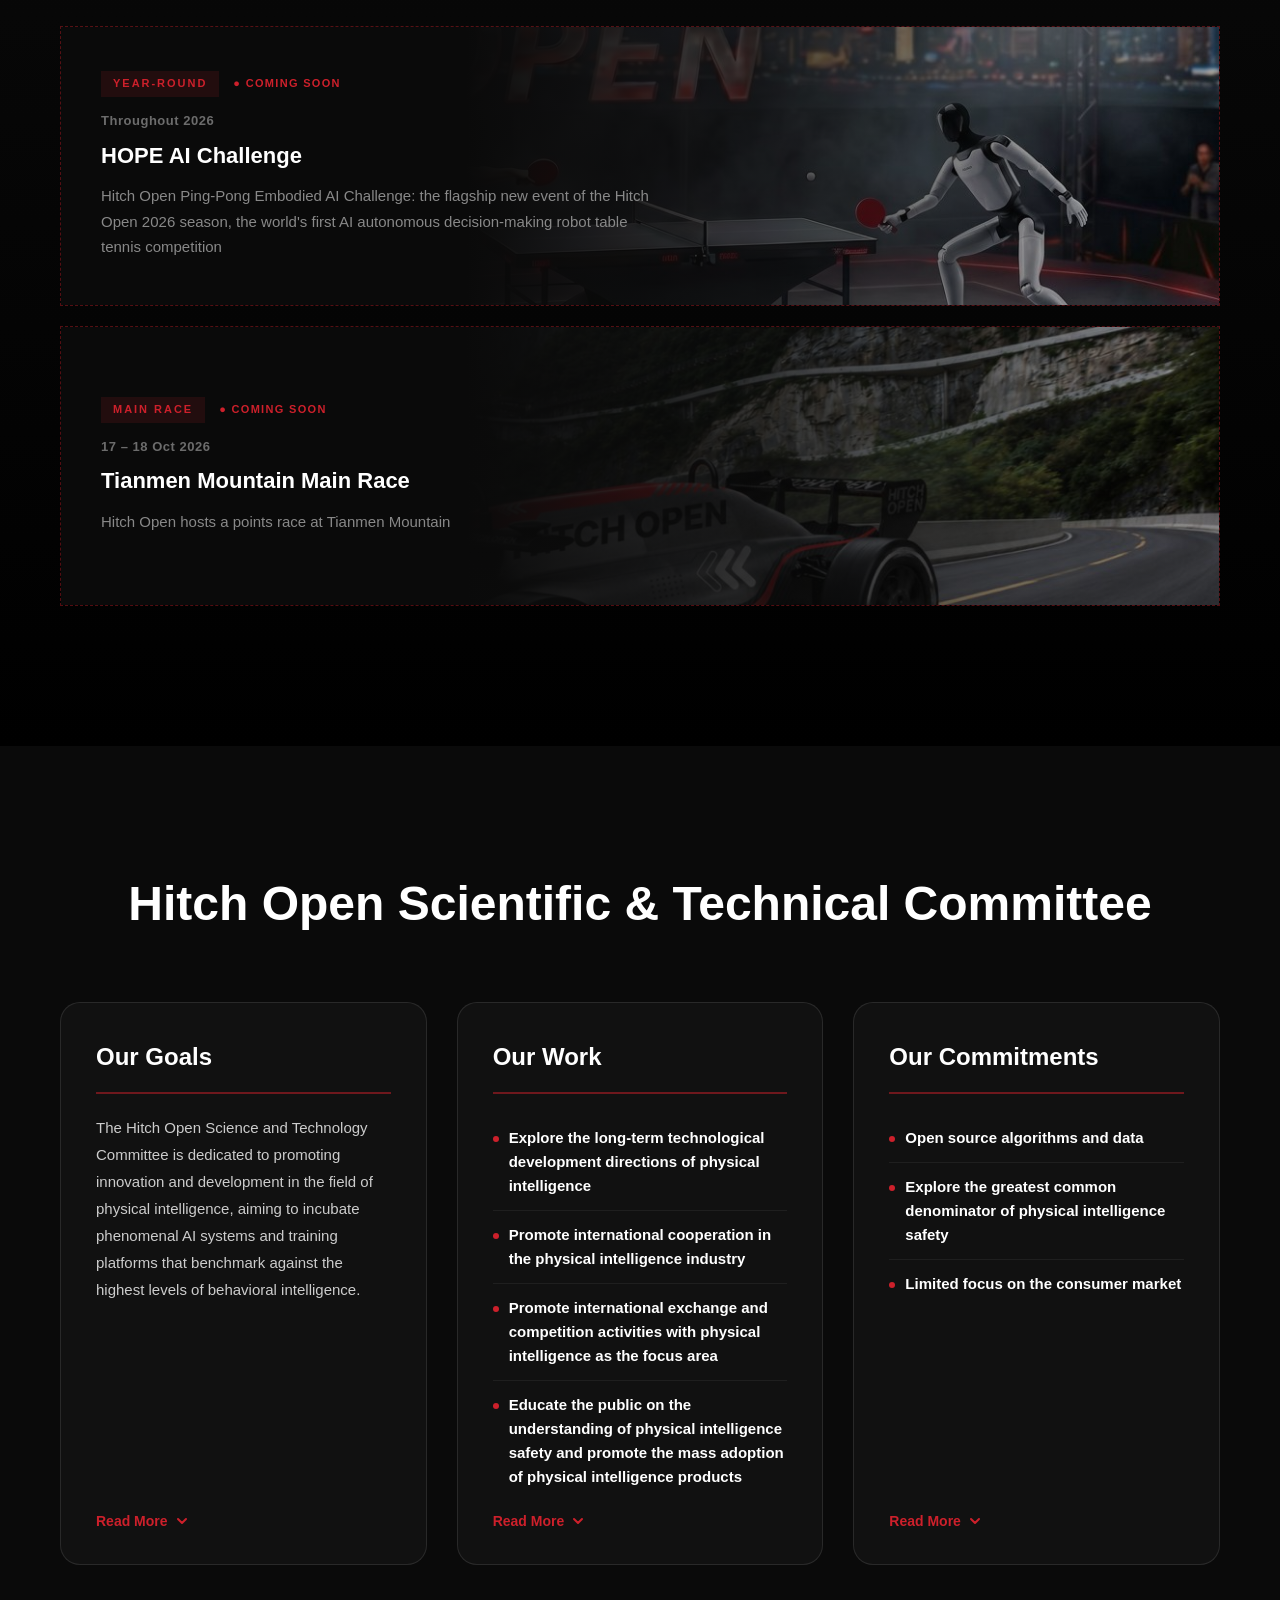
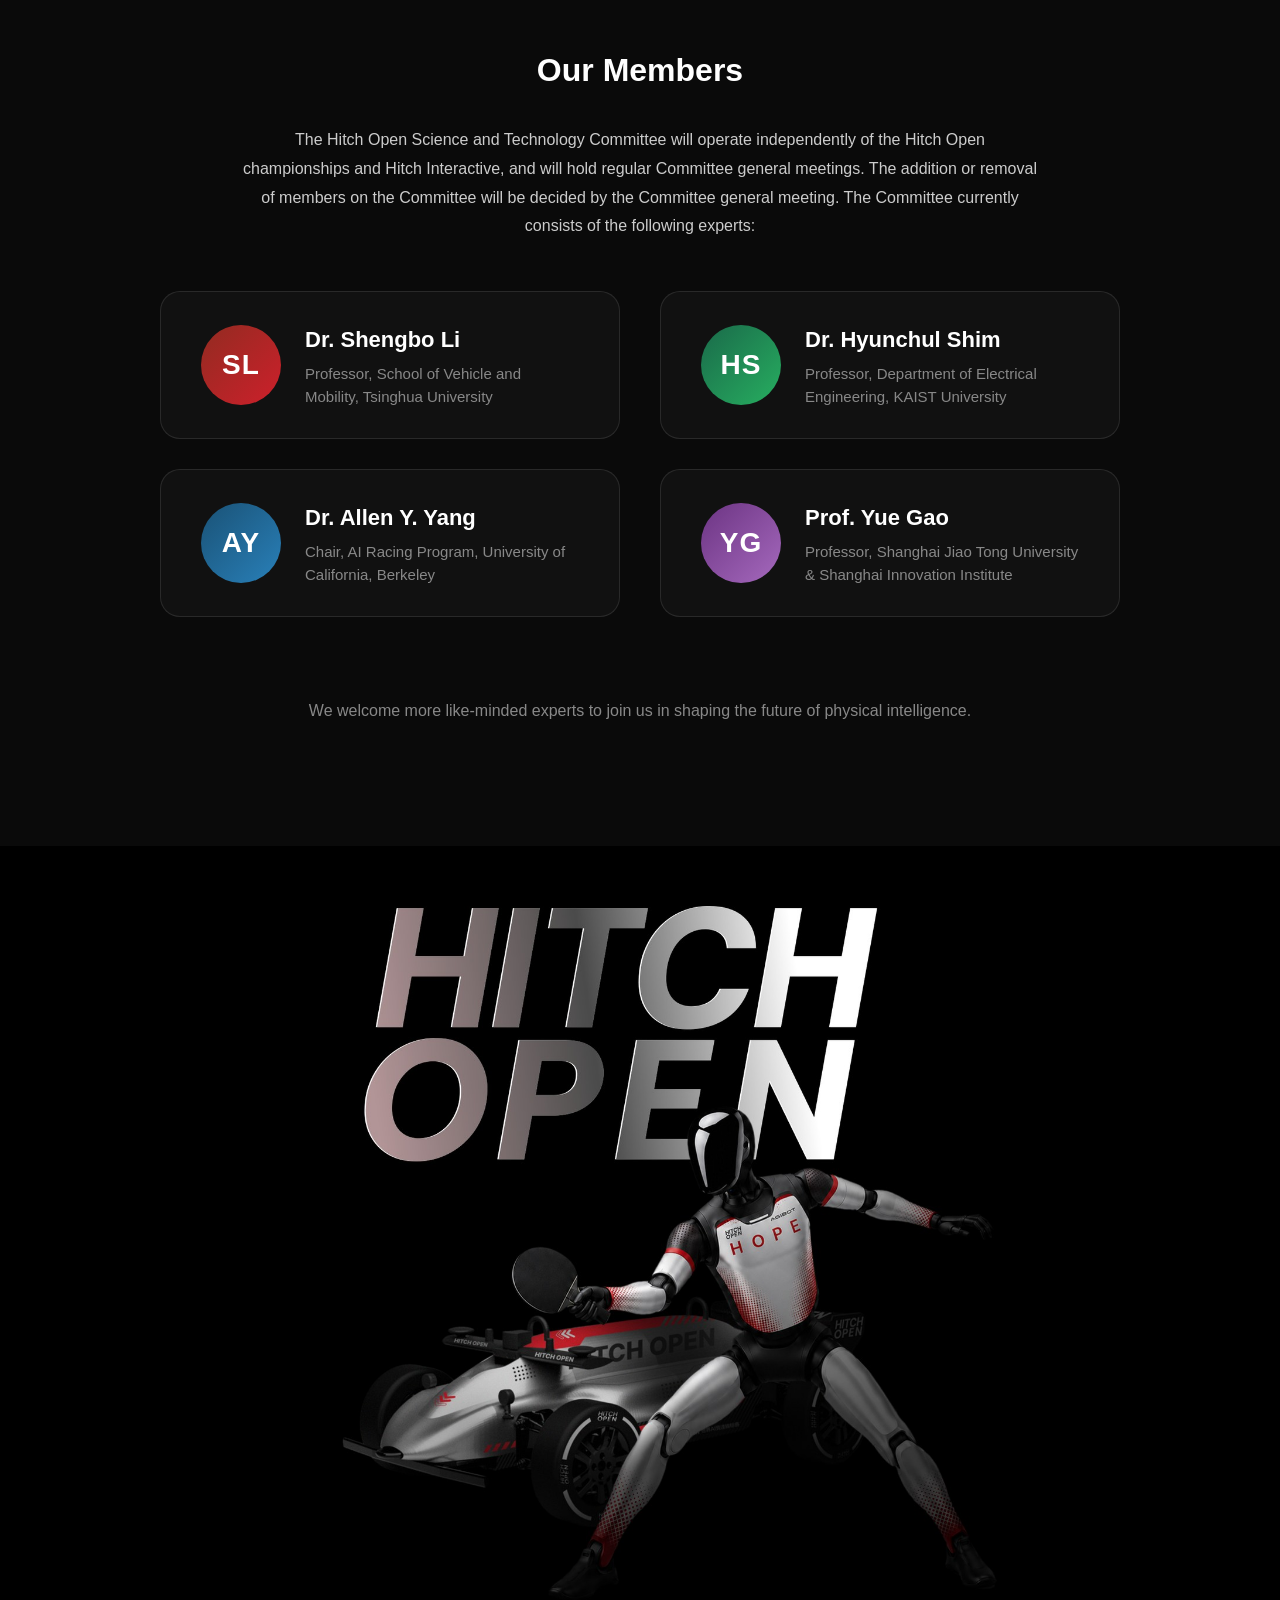
==== commit 8009da9a: "新闻: 电脑上大卡标题也用 18px, 所有新闻标题同一个字号; 样式版本号 20261125b Co-Authored-By: Claude <noreply@anthropic.com>" ====
--- a/index.html
+++ b/index.html
@@ -14,7 +14,7 @@
     <link rel="apple-touch-icon" sizes="256x256" href="images/webclip.png">
 
     <!-- Stylesheet -->
-    <link rel="stylesheet" href="css/style.css?v=20261125a">
+    <link rel="stylesheet" href="css/style.css?v=20261125b">
     <script>
     (function () {
         var map = { '#about': 'racing.html#about', '#venue': 'racing.html#venue',
--- a/css/style.css
+++ b/css/style.css
@@ -3482,9 +3482,7 @@
             flex: 1;
         }
 
-        .media-card-large .media-title {
-            font-size: 22px;
-        }
+        /* 大卡只是占两列、图高一点; 标题字号跟小卡一样, 不另设 */
 
         .media-source {
             font-size: 14px;
@@ -3507,11 +3505,6 @@
 
             .media-card-large .media-image {
                 height: 200px;
-            }
-
-            /* 手机上一列排, 大卡小卡一样宽, 标题也用同一个字号 */
-            .media-card-large .media-title {
-                font-size: 18px;
             }
         }
 
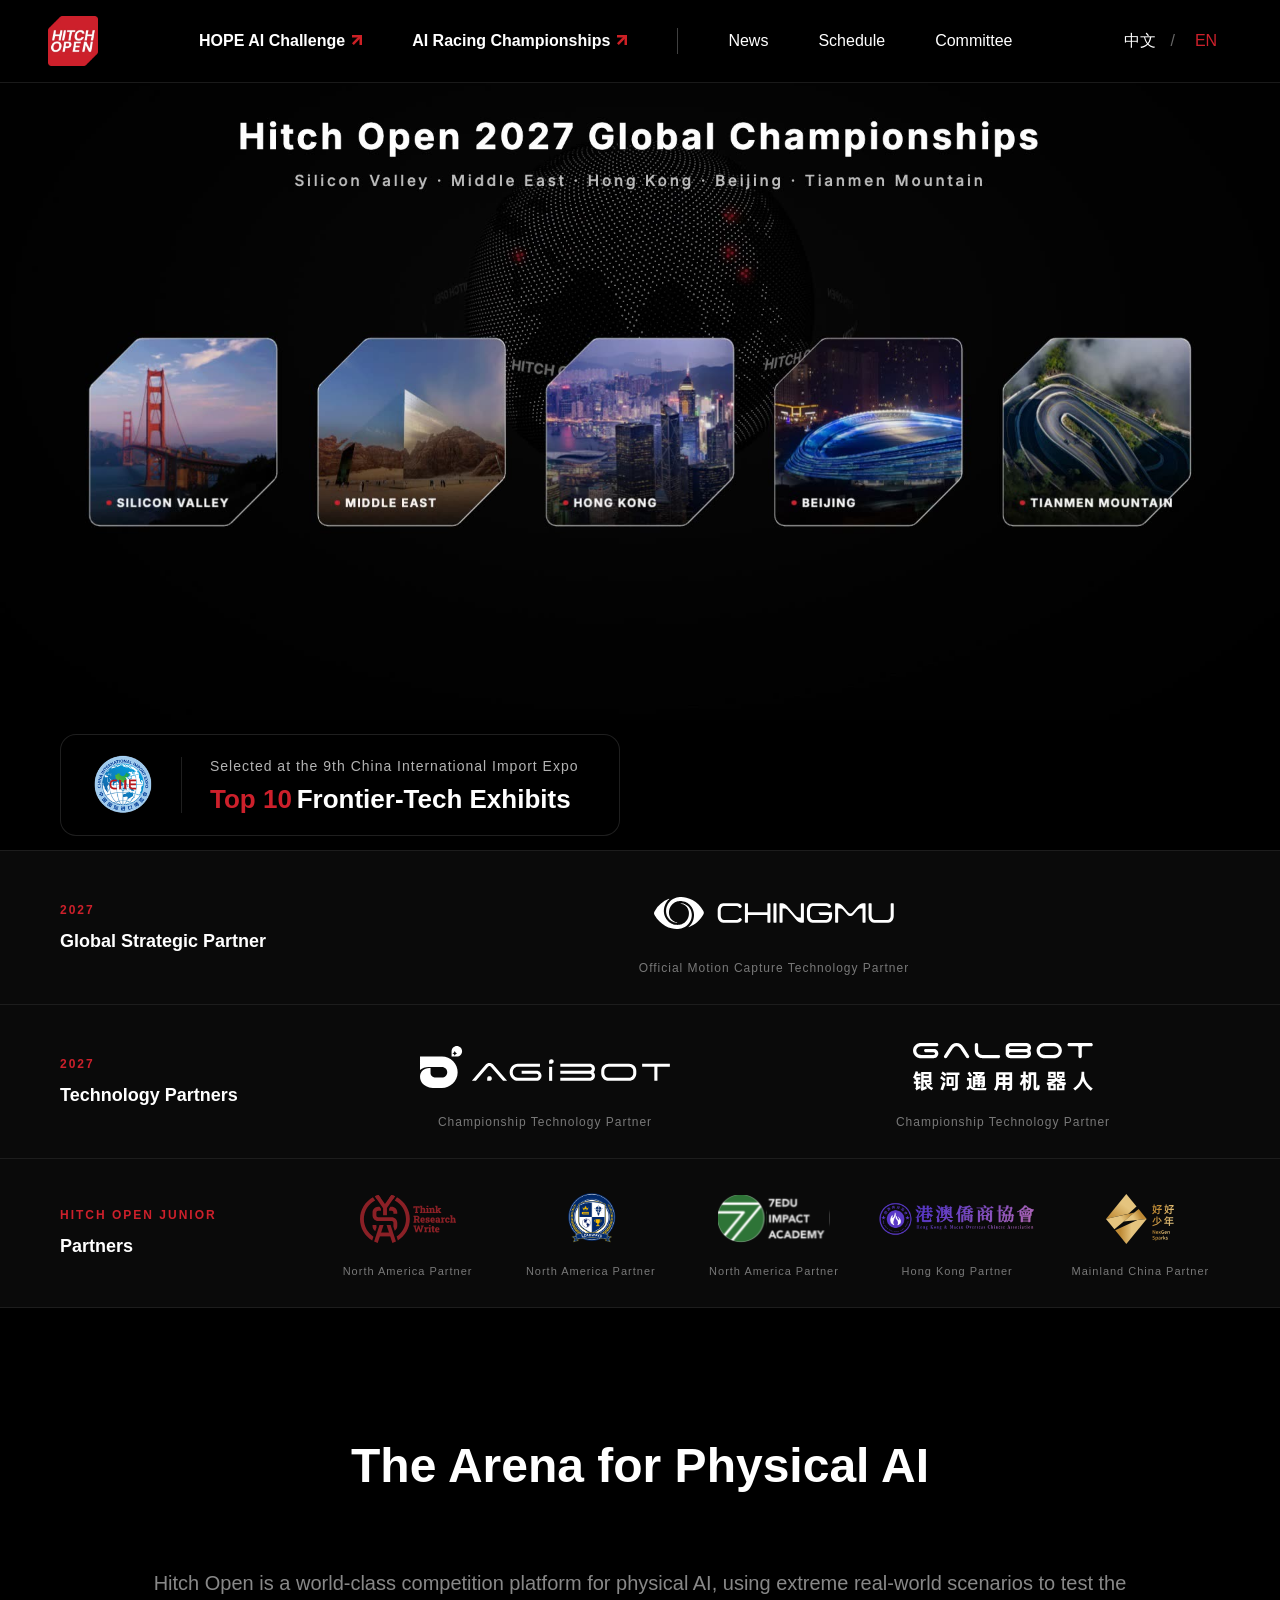
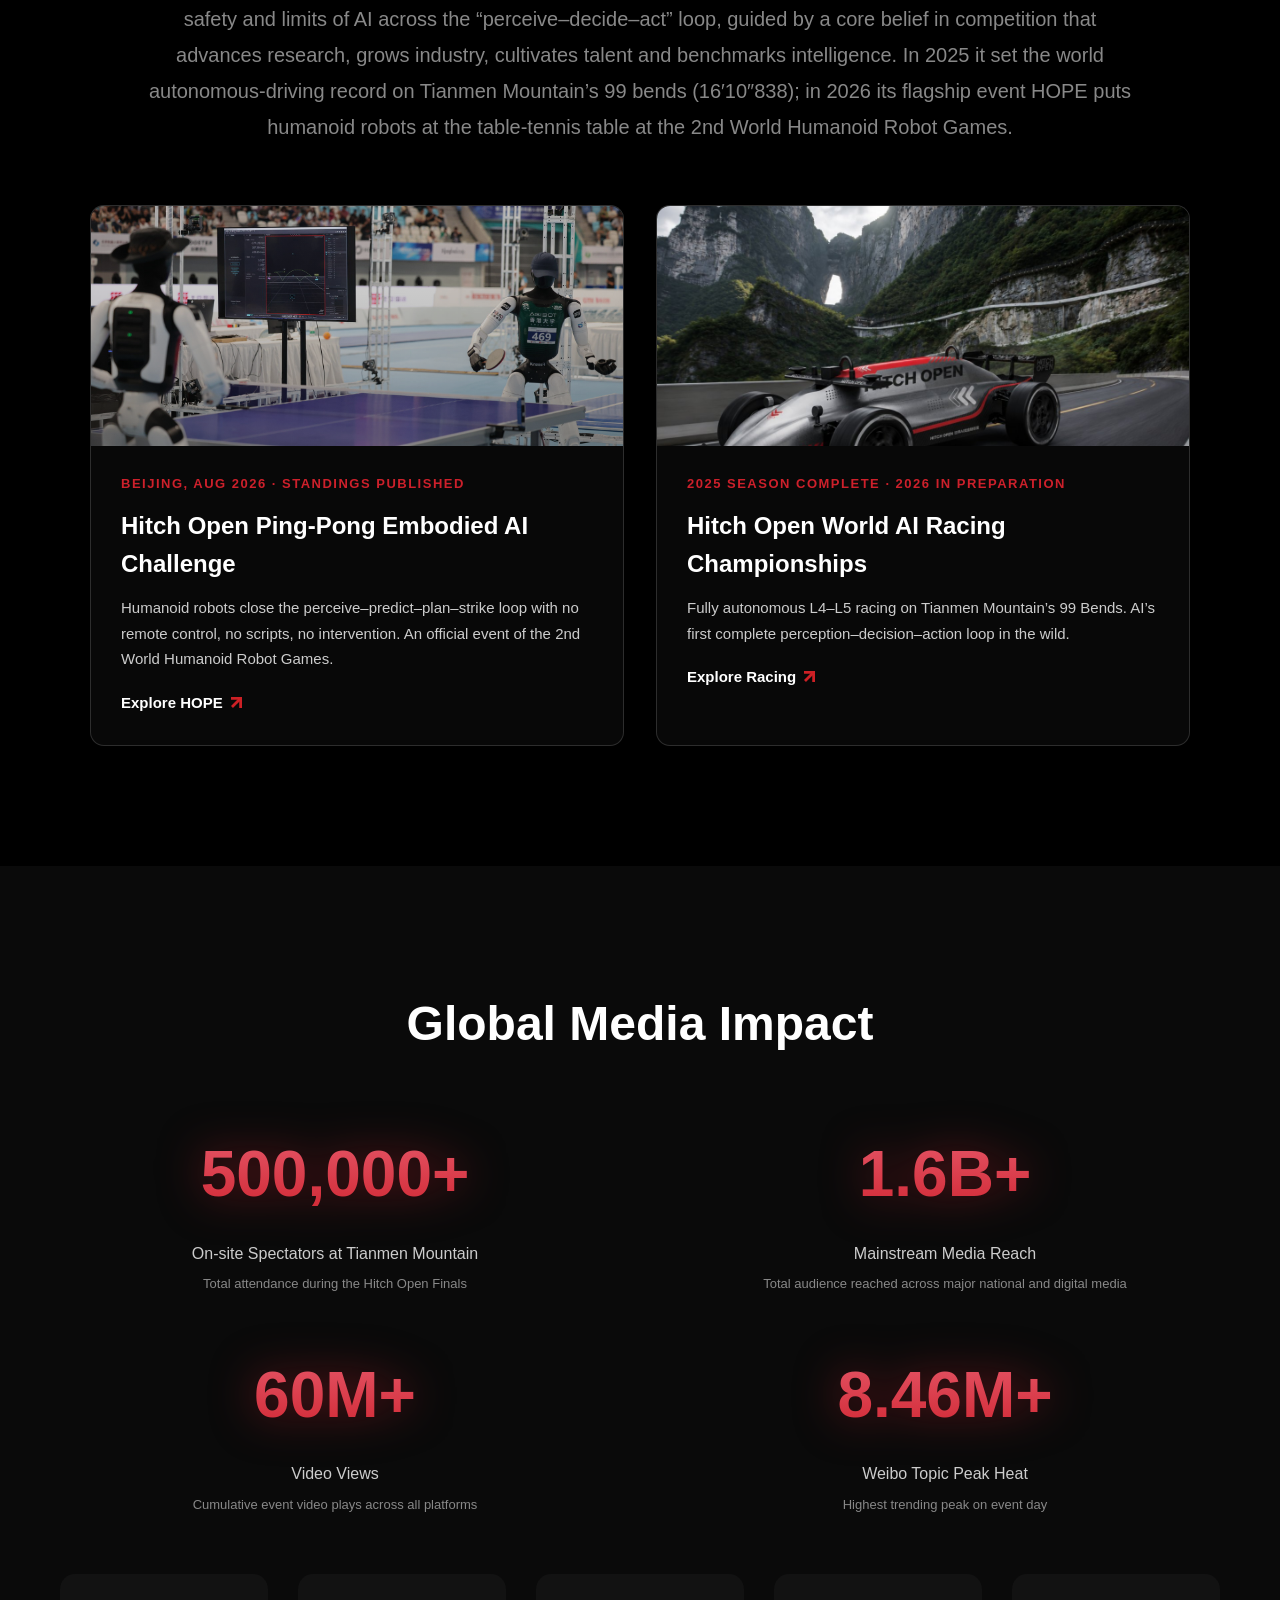
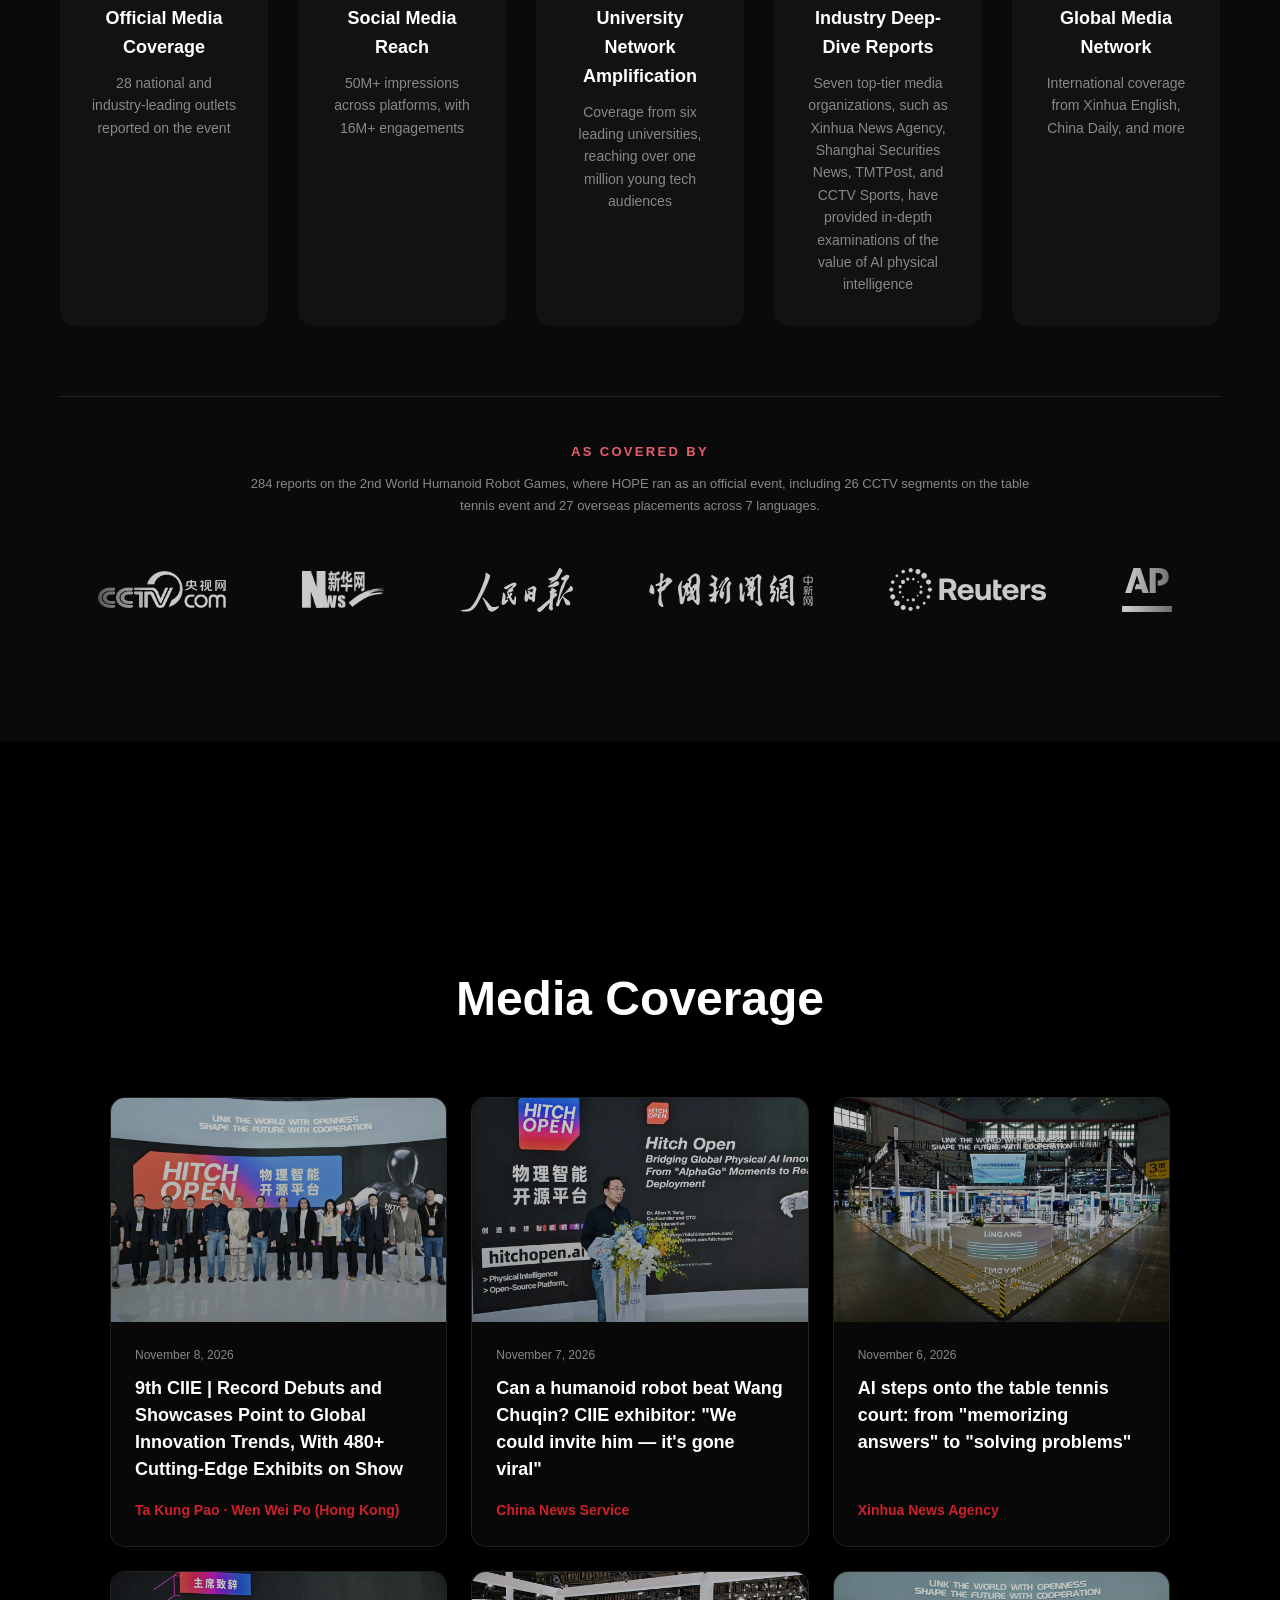
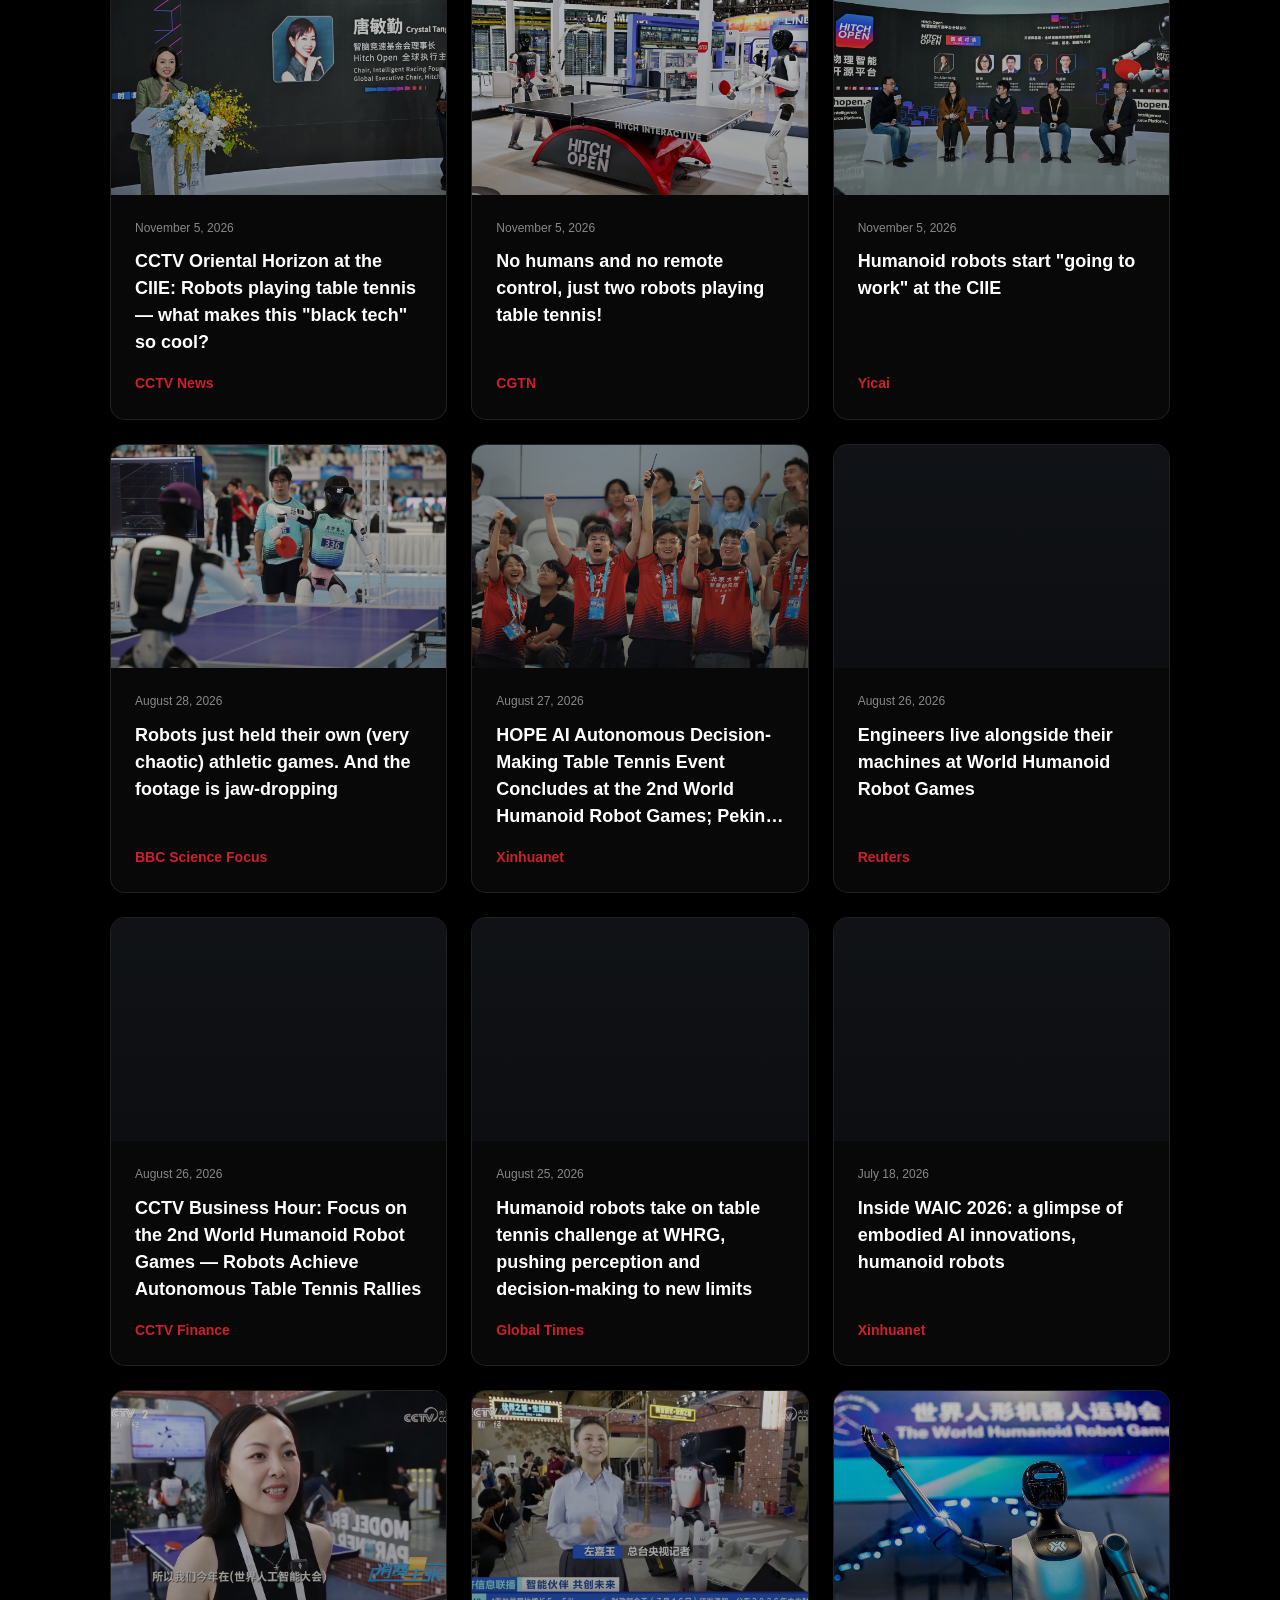
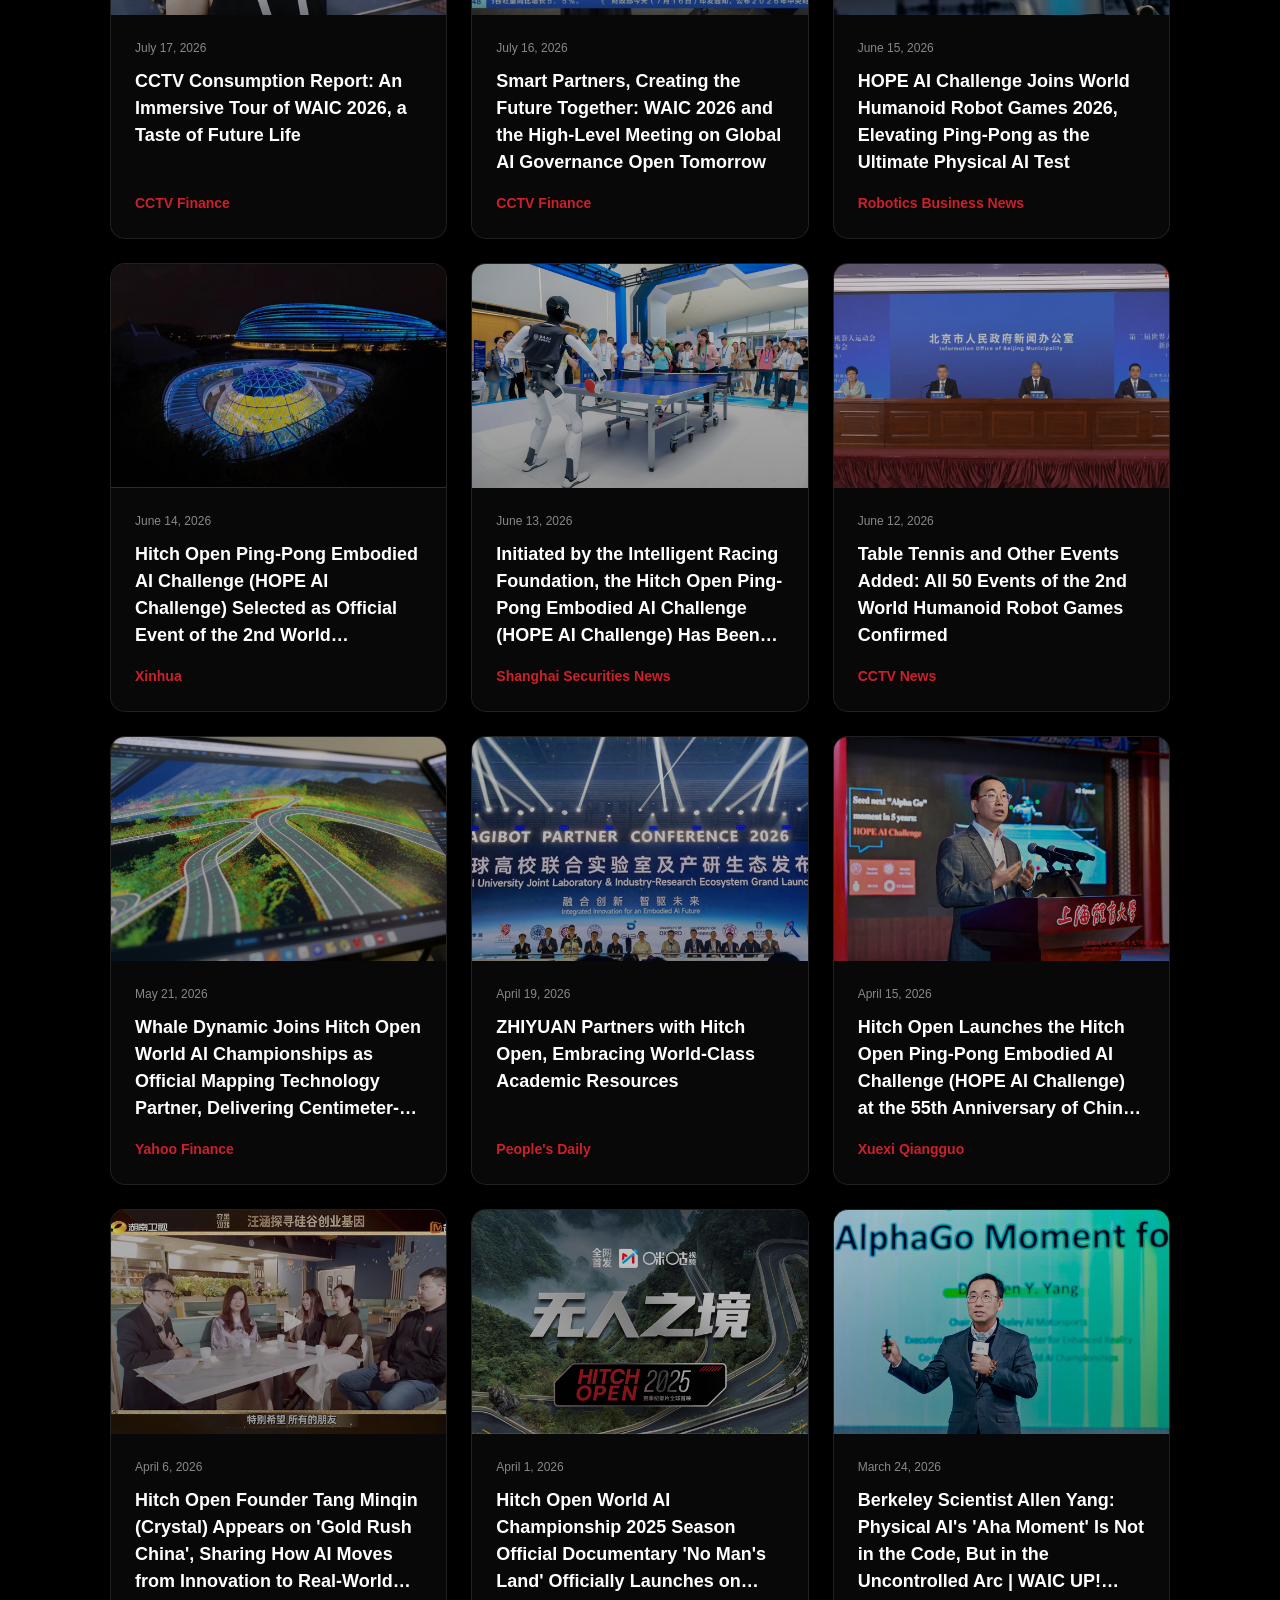
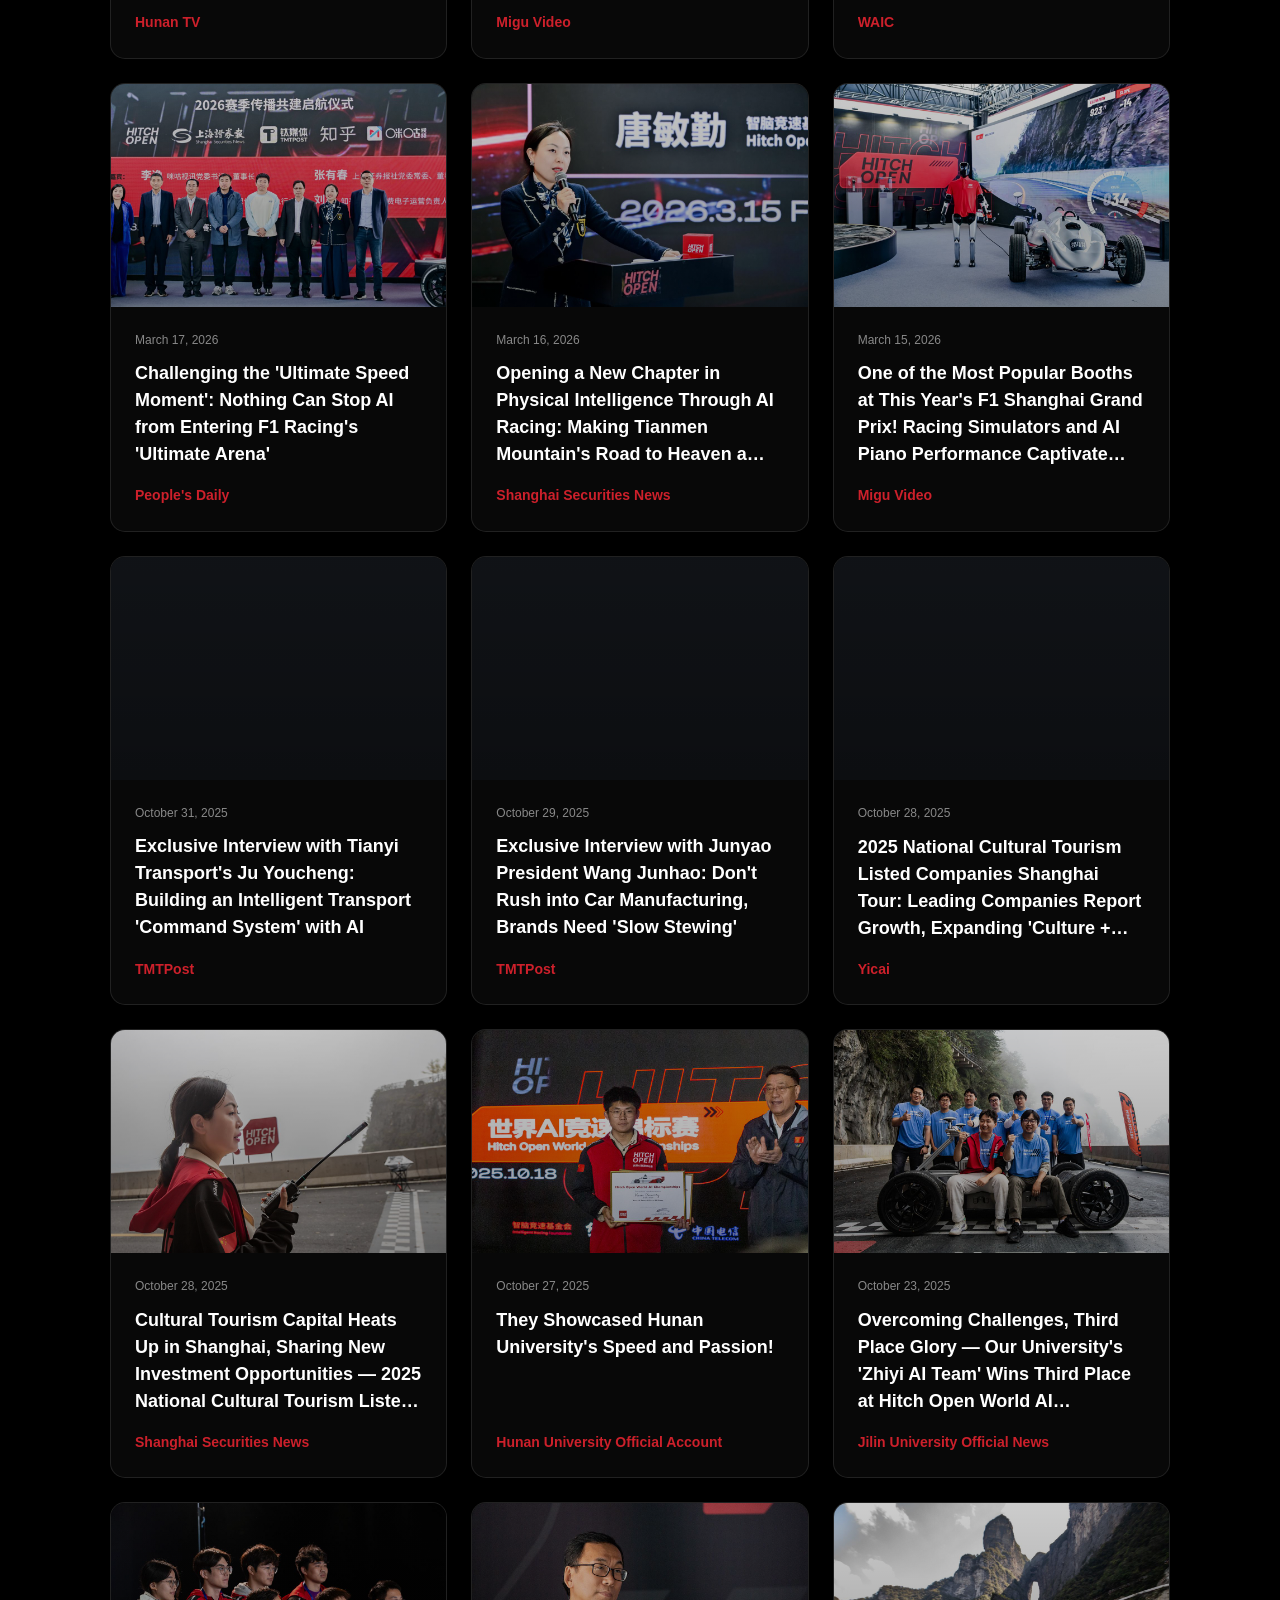
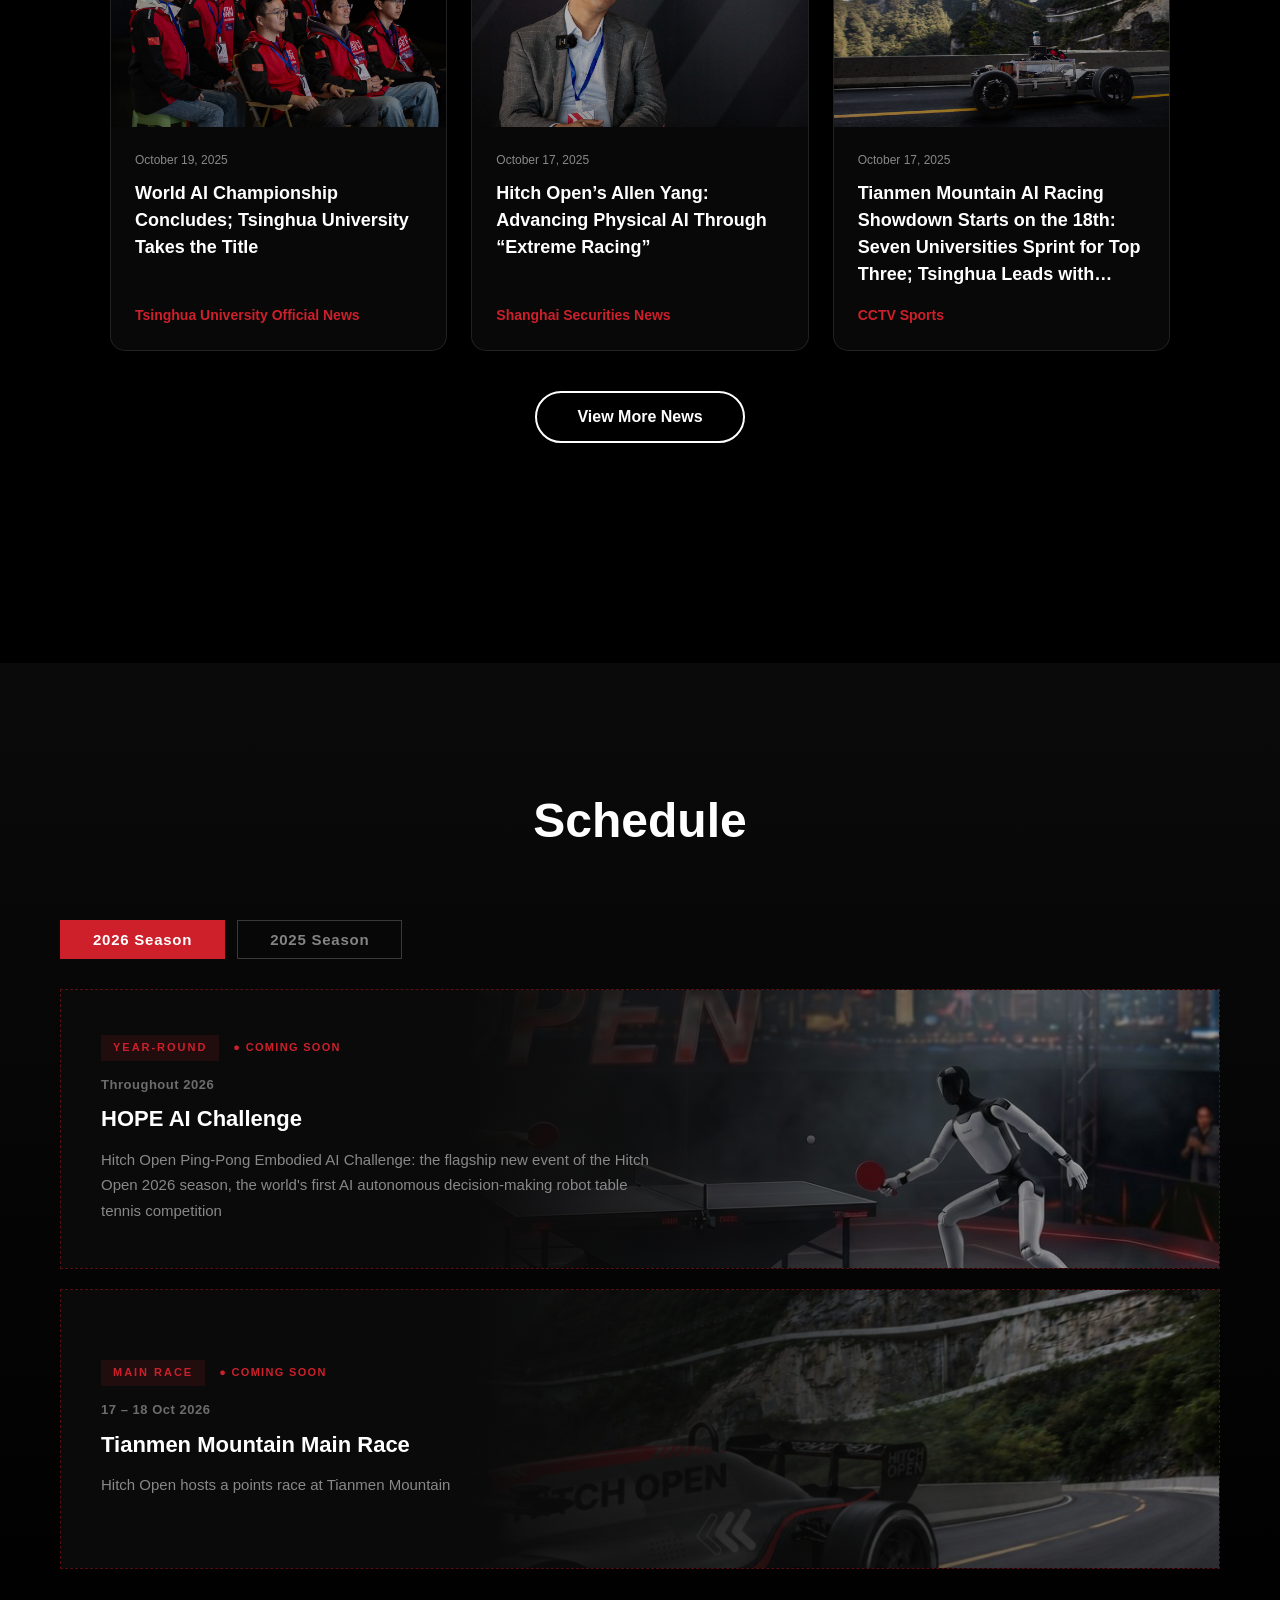
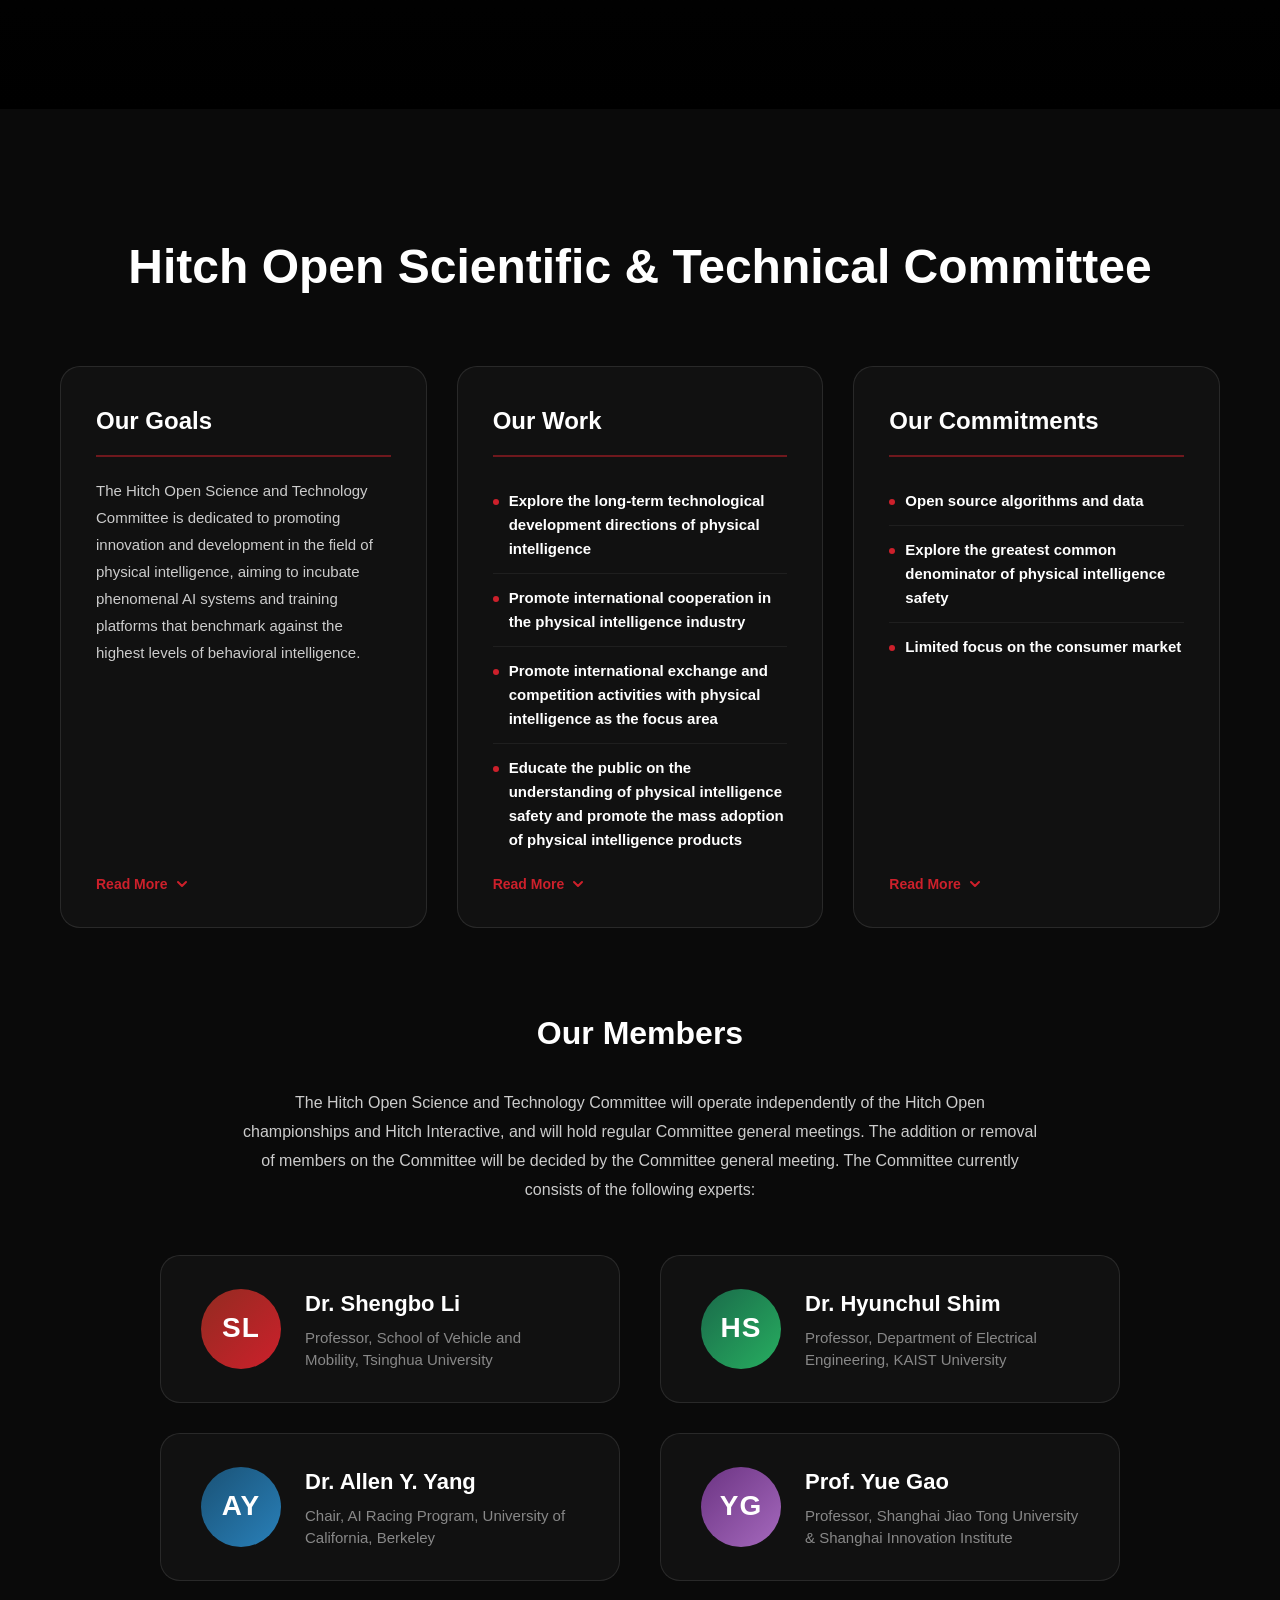
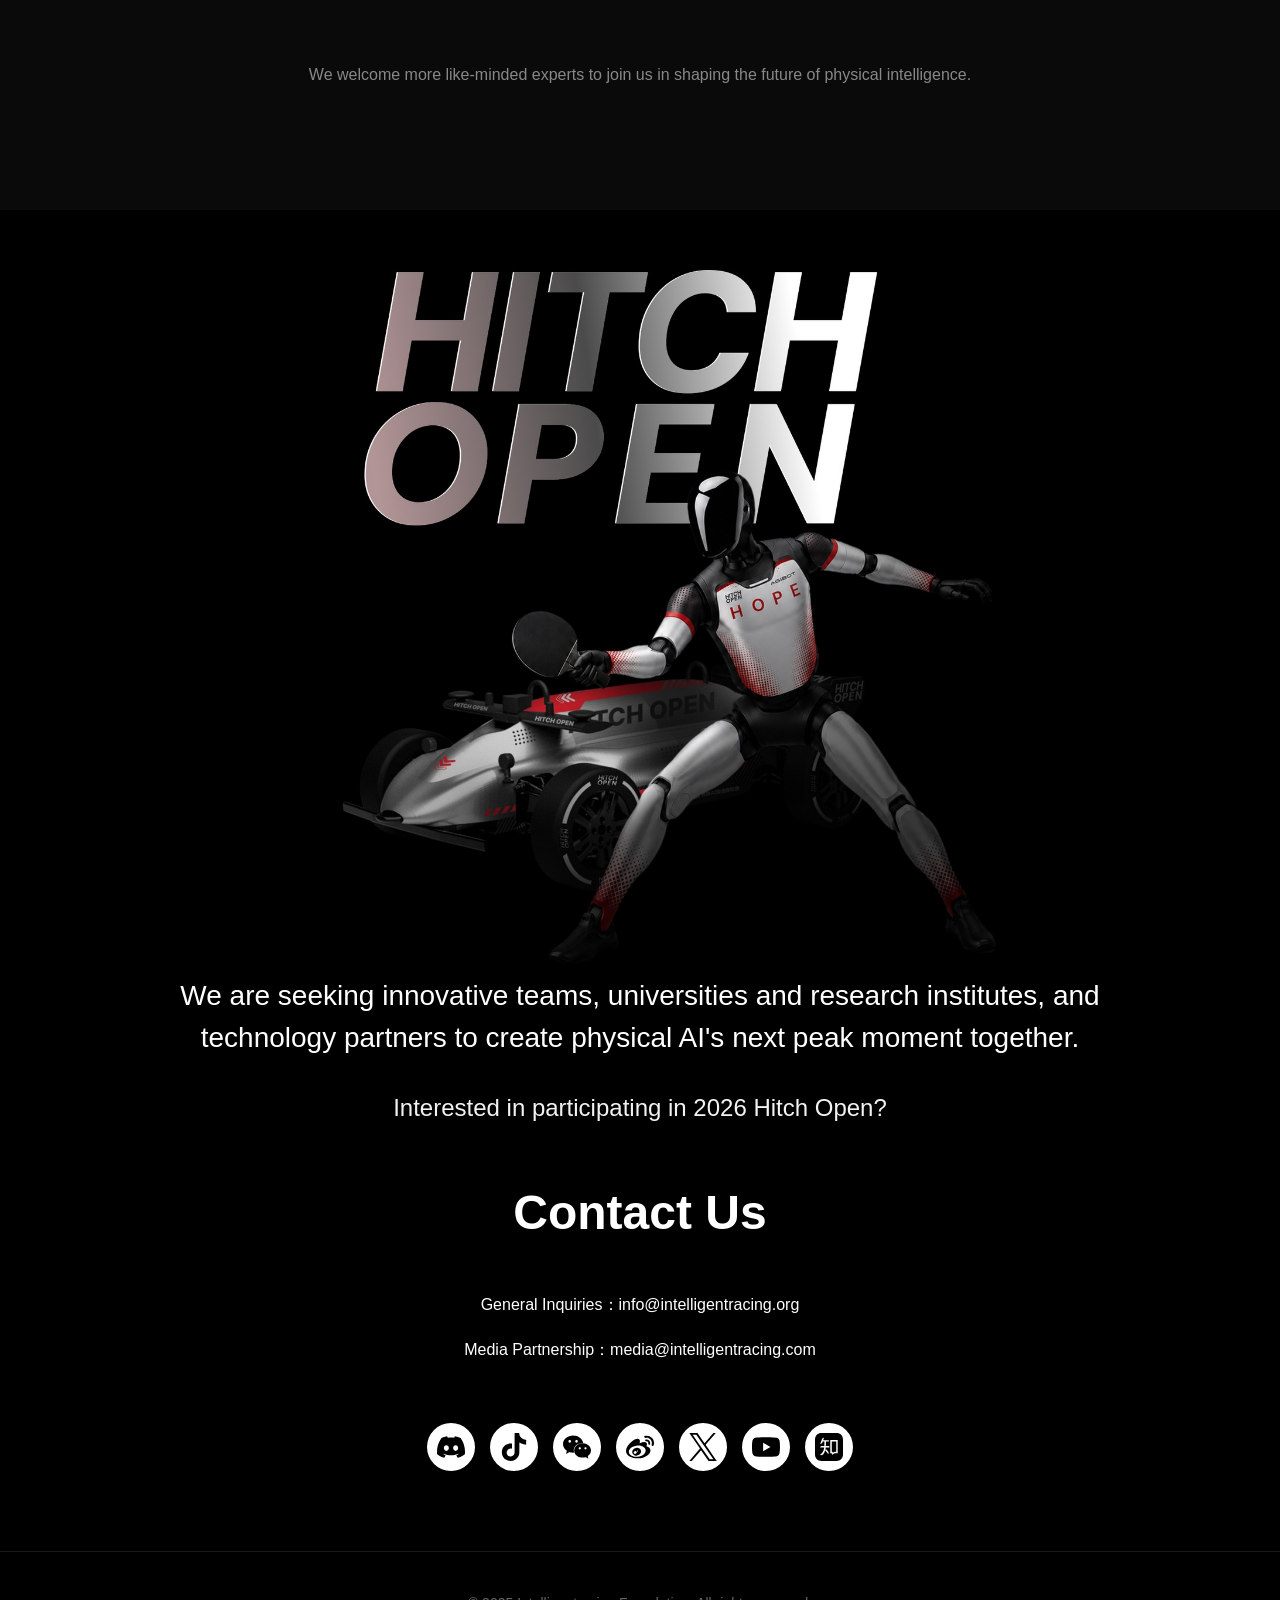
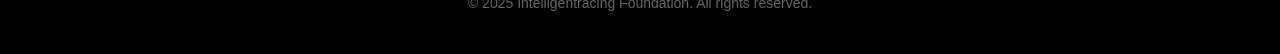
==== commit 5511110f: "新闻: 卡片统一成一样大 (电脑 3 列 / 平板 2 列 / 手机 1 列, 配图统一 3:2 不裁切, 标题固定行数: 中文 3 行英文 4 行, 超出省略号 + title 提示, 来源贴底对齐" ====
--- a/index.html
+++ b/index.html
@@ -14,7 +14,7 @@
     <link rel="apple-touch-icon" sizes="256x256" href="images/webclip.png">
 
     <!-- Stylesheet -->
-    <link rel="stylesheet" href="css/style.css?v=20261125b">
+    <link rel="stylesheet" href="css/style.css?v=20261125c">
     <script>
     (function () {
         var map = { '#about': 'racing.html#about', '#venue': 'racing.html#venue',
@@ -543,7 +543,7 @@
     </div>
 
 
-    <script src="js/script.js?v=20260911a"></script>
+    <script src="js/script.js?v=20261125a"></script>
 </body>
 
 </html>
--- a/css/style.css
+++ b/css/style.css
@@ -3388,12 +3388,11 @@
             padding: 100px 50px;
         }
 
-        /* dense: 大卡 (占两列) 换行留下的空格, 由后面的小卡补上, 每行都排满 */
+        /* 所有卡片一样大: 电脑 3 列, 平板 2 列, 手机 1 列; 行内等高 */
         .media-grid {
             display: grid;
-            grid-template-columns: repeat(auto-fit, minmax(280px, 1fr));
-            grid-auto-flow: dense;
-            gap: 20px;
+            grid-template-columns: repeat(3, minmax(0, 1fr));
+            gap: 24px;
             margin-top: 60px;
         }
 
@@ -3402,43 +3401,46 @@
             border-radius: 15px;
             overflow: hidden;
             border: 1px solid rgba(255, 255, 255, 0.1);
-            transition: all 0.3s;
+            transition: transform 0.3s, border-color 0.3s, box-shadow 0.3s;
             display: flex;
             flex-direction: column;
         }
 
-        /* 只对可点击的卡片做 hover —— renderMedia() 仅在 item.url 存在时
-           才加 .media-card-clickable；无链接的卡片不应表现得像能点。 */
-        .media-card-clickable:hover {
-            transform: translateY(-5px);
-            border-color: #CD202B;
-            box-shadow: 0 10px 30px rgba(205, 32, 43, 0.3);
-        }
-
-        /* 可点击的媒体卡片样式 */
+        /* 只对可点击的卡片做 hover: renderMedia() 仅在 item.url 存在时
+           才加 .media-card-clickable; 无链接的卡片不应表现得像能点。 */
         .media-card-clickable {
             cursor: pointer;
         }
 
         .media-card-clickable:hover {
-            transform: translateY(-8px);
+            transform: translateY(-6px);
+            border-color: #CD202B;
             box-shadow: 0 15px 40px rgba(205, 32, 43, 0.4);
         }
 
         .media-card-clickable:active {
-            transform: translateY(-6px);
-        }
-
-        .media-card-large {
-            grid-column: span 2;
-        }
-
+            transform: translateY(-4px);
+        }
+
+        /* 配图统一 3:2 (源图 1200x800), 不裁切; 高度跟着卡片宽度走 */
         .media-image {
             width: 100%;
-            height: 200px;
+            aspect-ratio: 3 / 2;
             position: relative;
             overflow: hidden;
             background: #14171c;
+            flex-shrink: 0;
+        }
+        @supports not (aspect-ratio: 3 / 2) {
+            .media-image {
+                height: 0;
+                padding-top: 66.667%;
+            }
+            .media-image img {
+                position: absolute;
+                top: 0;
+                left: 0;
+            }
         }
         .media-image img {
             width: 100%;
@@ -3457,12 +3459,8 @@
             display: none;
         }
 
-        .media-card-large .media-image {
-            height: 300px;
-        }
-
         .media-content {
-            padding: 25px;
+            padding: 24px;
             flex: 1;
             display: flex;
             flex-direction: column;
@@ -3474,20 +3472,43 @@
             margin-bottom: 10px;
         }
 
+        /* 标题留固定行数的位置 (英文 4 行, 中文 3 行: 英文标题普遍更长): 短的留空,
+           长的截断加省略号 (完整标题在 title 提示里, 点开是原文)。
+           这样每张卡片高度一样, 来源都落在同一条线上 */
         .media-title {
             font-size: 18px;
             font-weight: 600;
             line-height: 1.5;
-            margin-bottom: 15px;
-            flex: 1;
-        }
-
-        /* 大卡只是占两列、图高一点; 标题字号跟小卡一样, 不另设 */
+            height: 6em;
+            margin-bottom: 16px;
+            display: -webkit-box;
+            -webkit-box-orient: vertical;
+            -webkit-line-clamp: 4;
+            line-clamp: 4;
+            overflow: hidden;
+        }
+
+        html[lang^="zh"] .media-title {
+            height: 4.5em;
+            -webkit-line-clamp: 3;
+            line-clamp: 3;
+        }
 
         .media-source {
             font-size: 14px;
             color: #CD202B;
             font-weight: 600;
+            margin-top: auto;
+            white-space: nowrap;
+            overflow: hidden;
+            text-overflow: ellipsis;
+        }
+
+        @media (max-width: 1024px) {
+            .media-grid {
+                grid-template-columns: repeat(2, minmax(0, 1fr));
+                gap: 20px;
+            }
         }
 
         @media (max-width: 768px) {
@@ -3496,15 +3517,7 @@
             }
 
             .media-grid {
-                grid-template-columns: 1fr;
-            }
-
-            .media-card-large {
-                grid-column: span 1;
-            }
-
-            .media-card-large .media-image {
-                height: 200px;
+                grid-template-columns: minmax(0, 1fr);
             }
         }
 
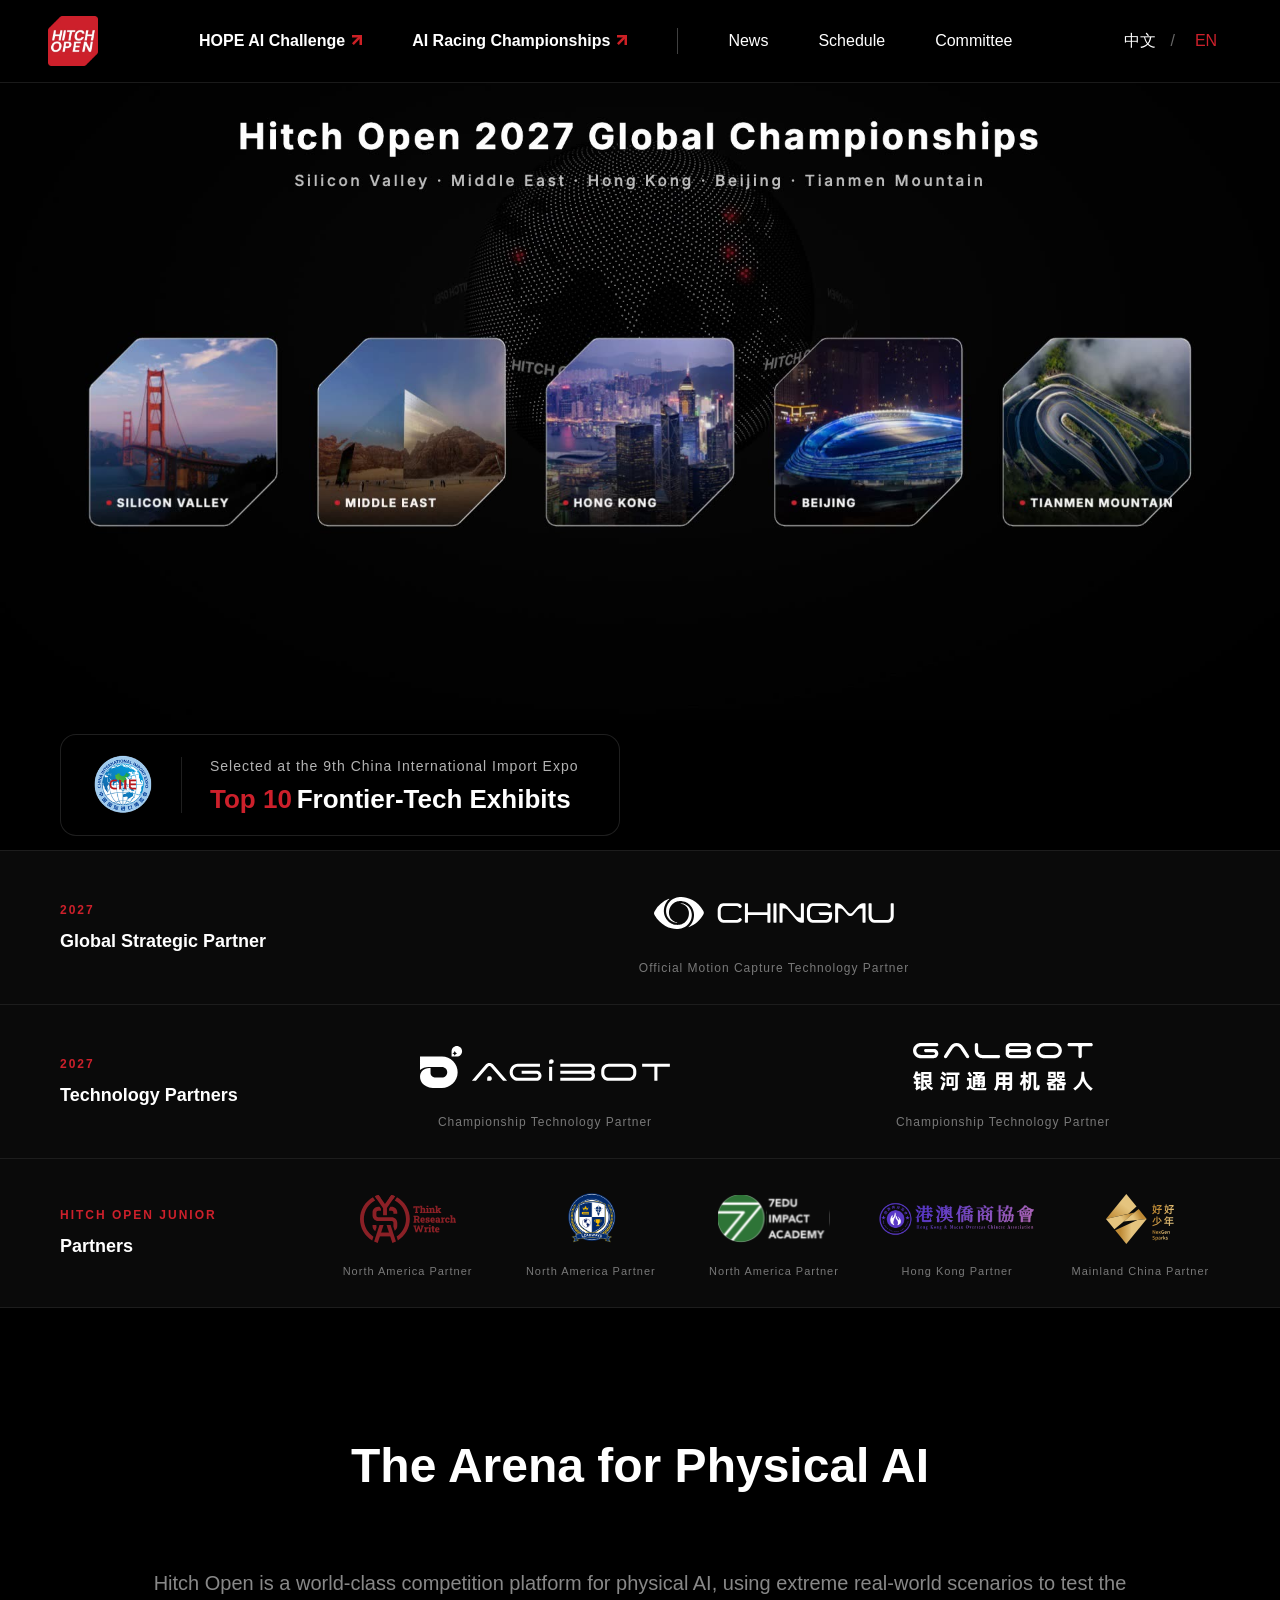
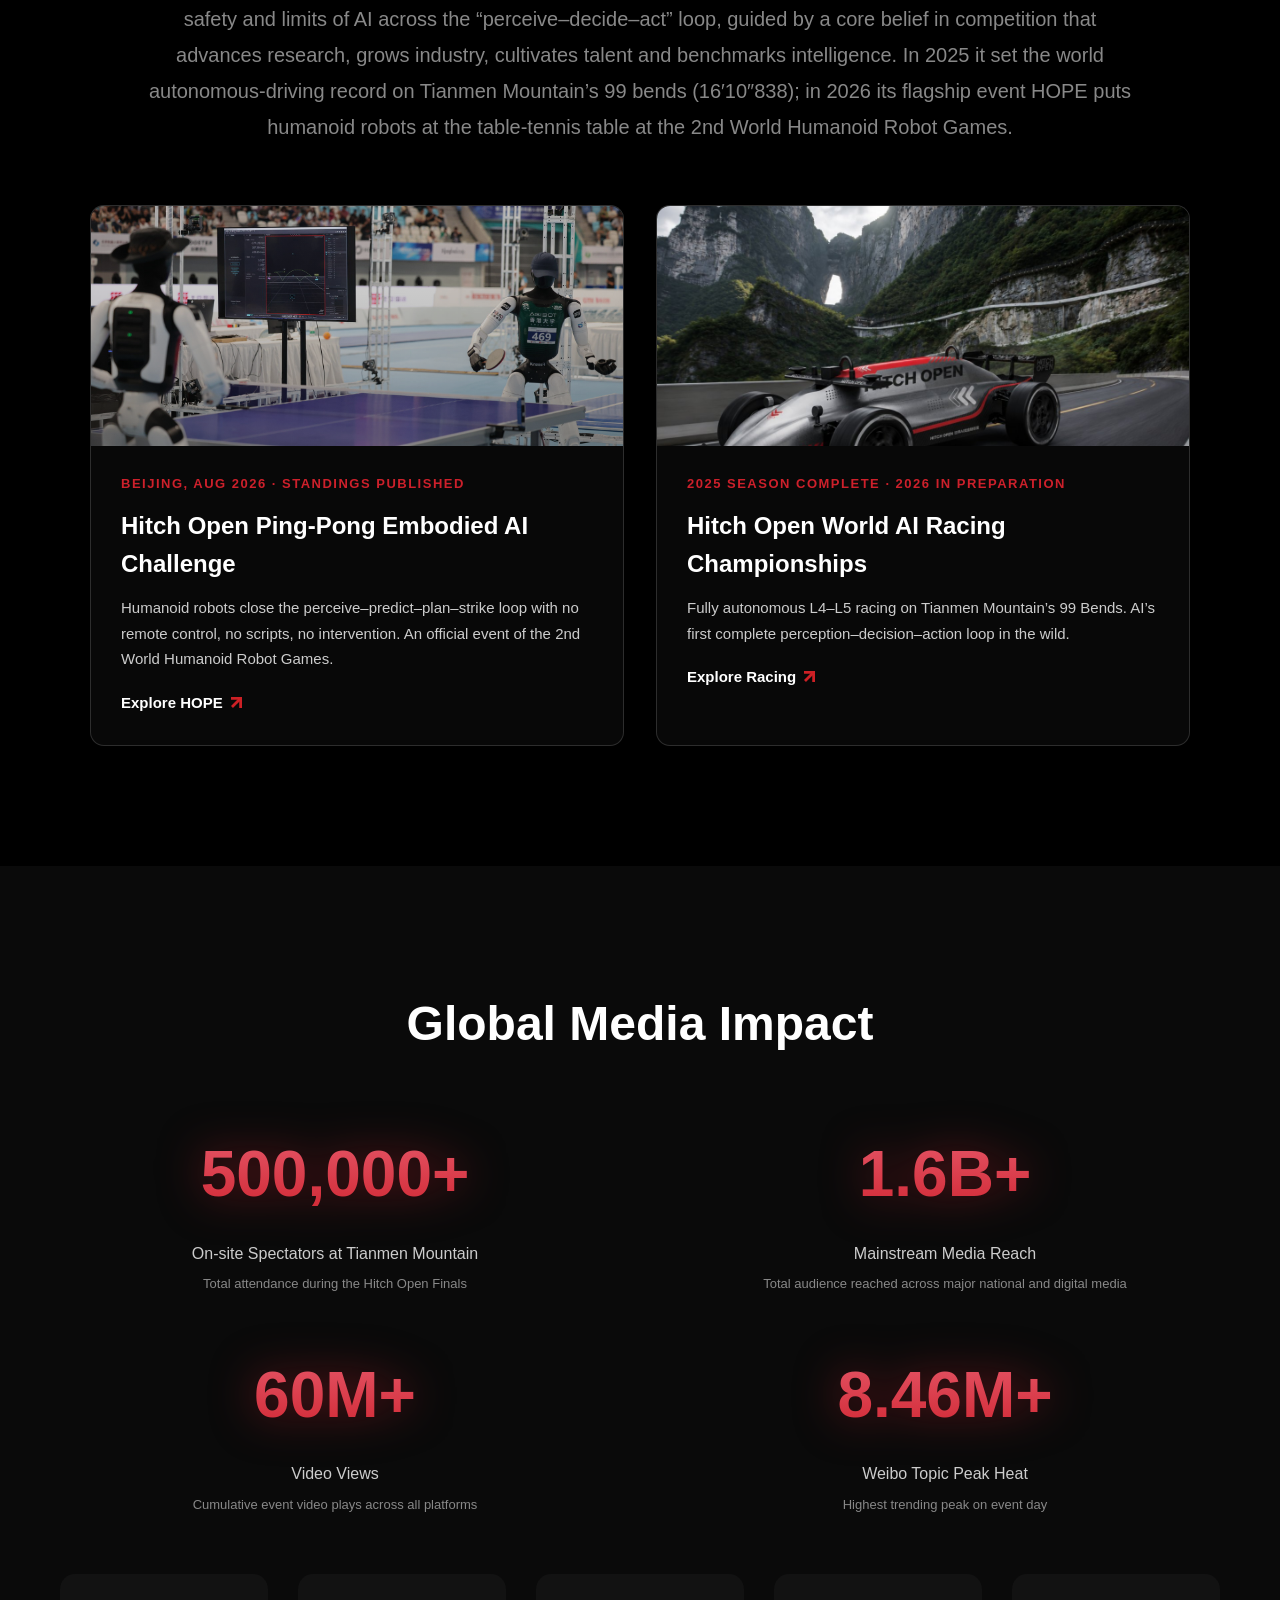
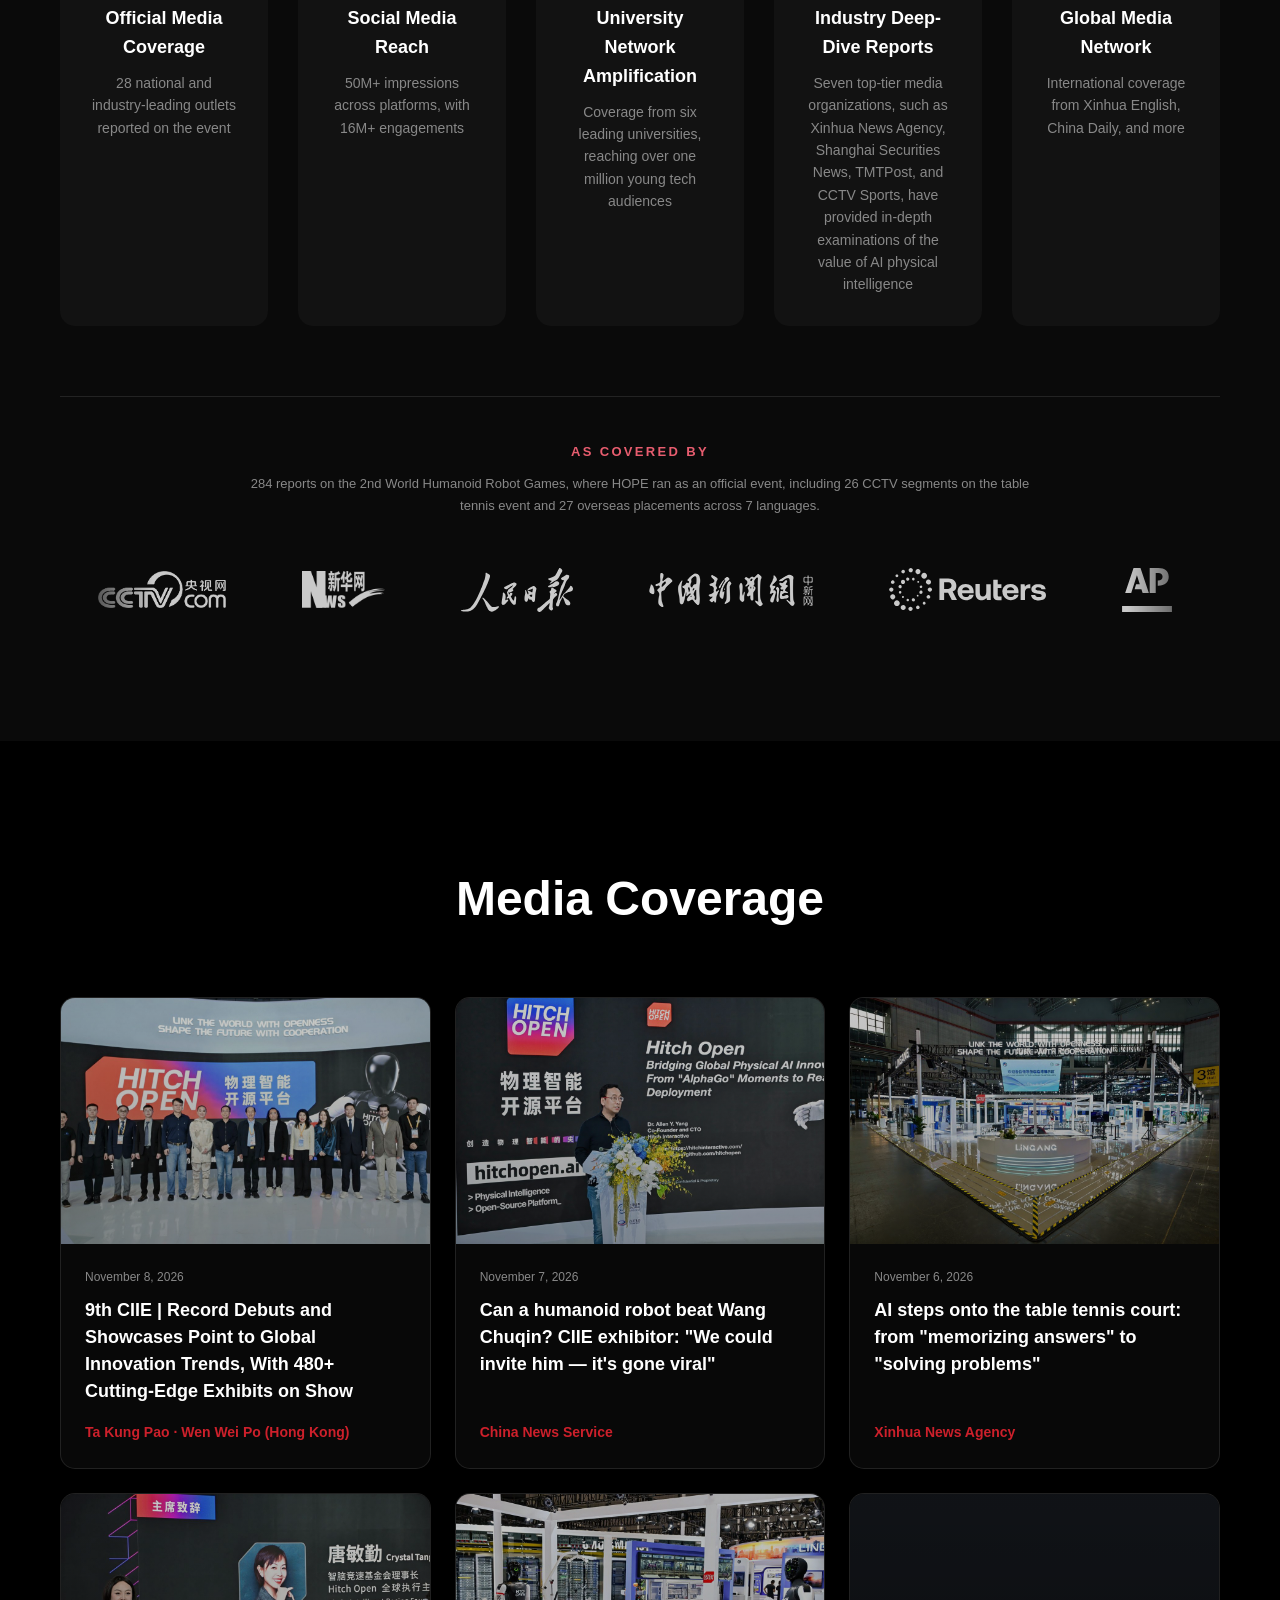
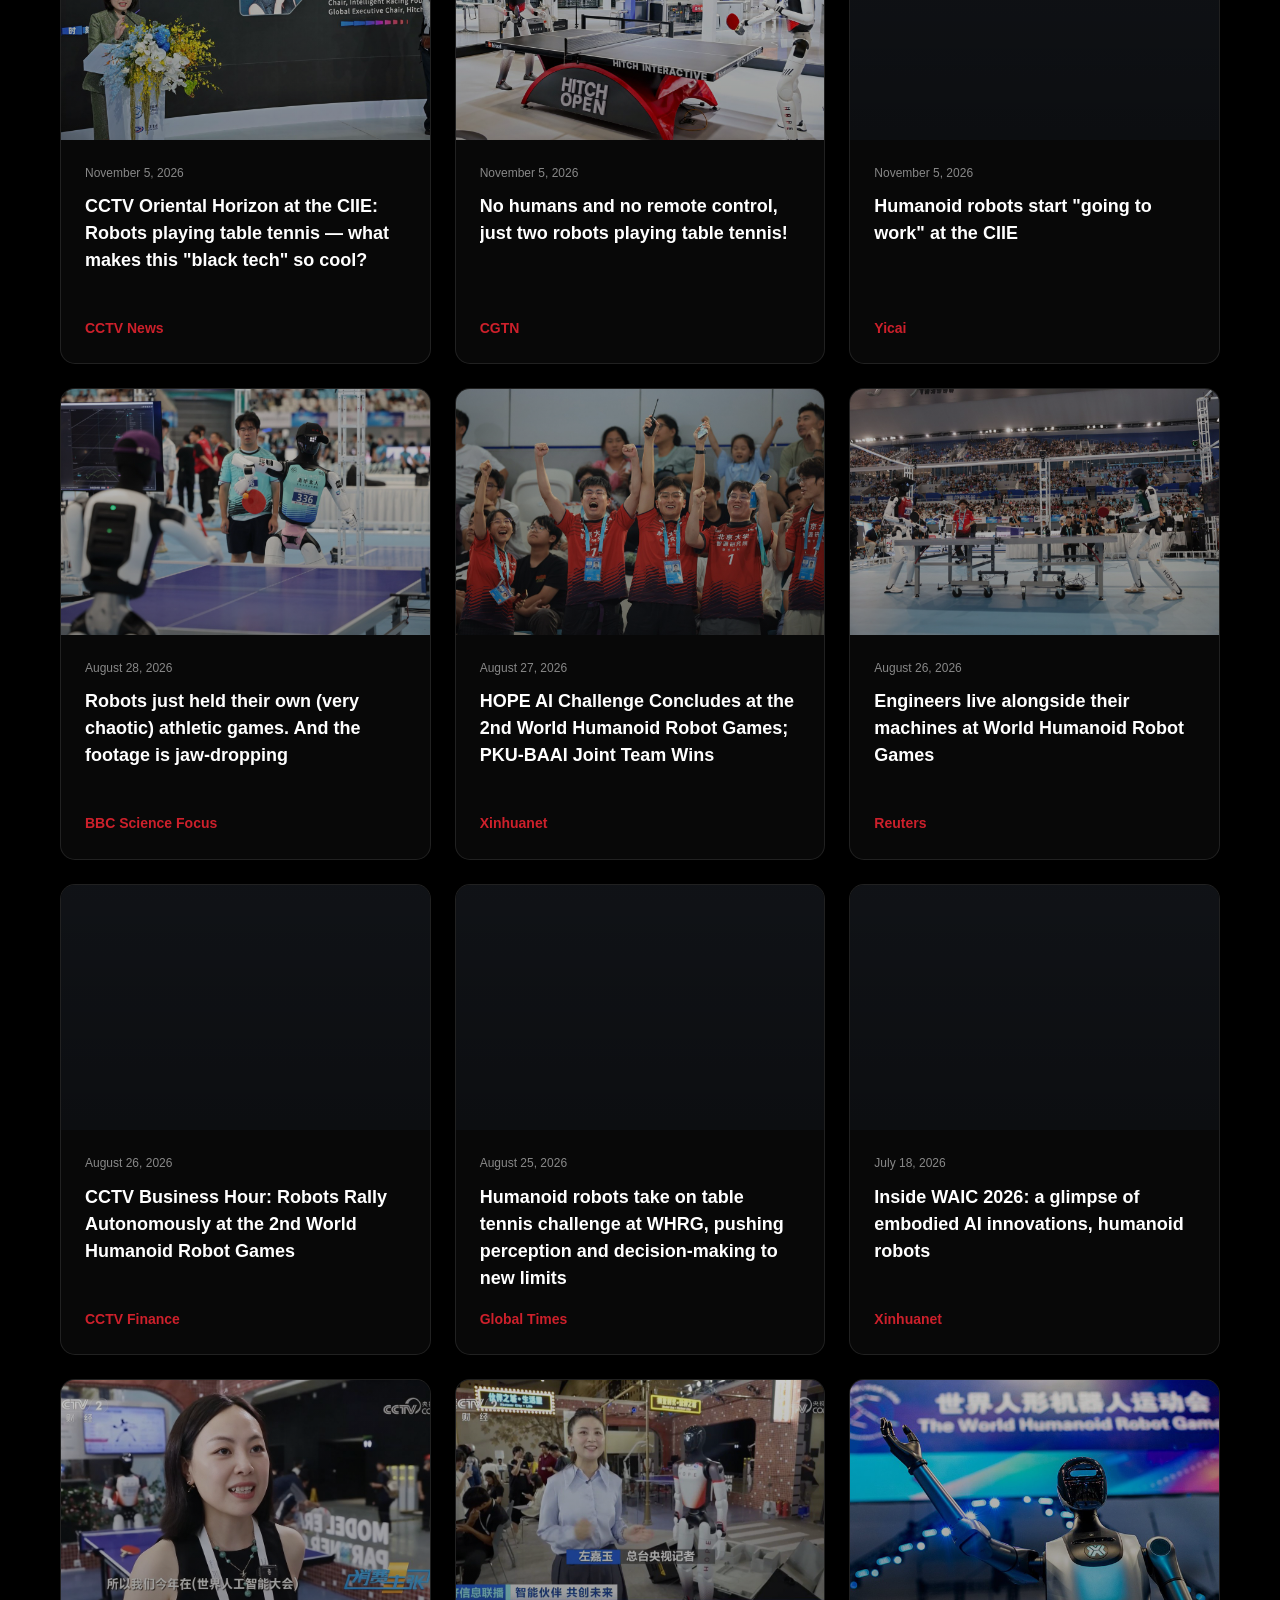
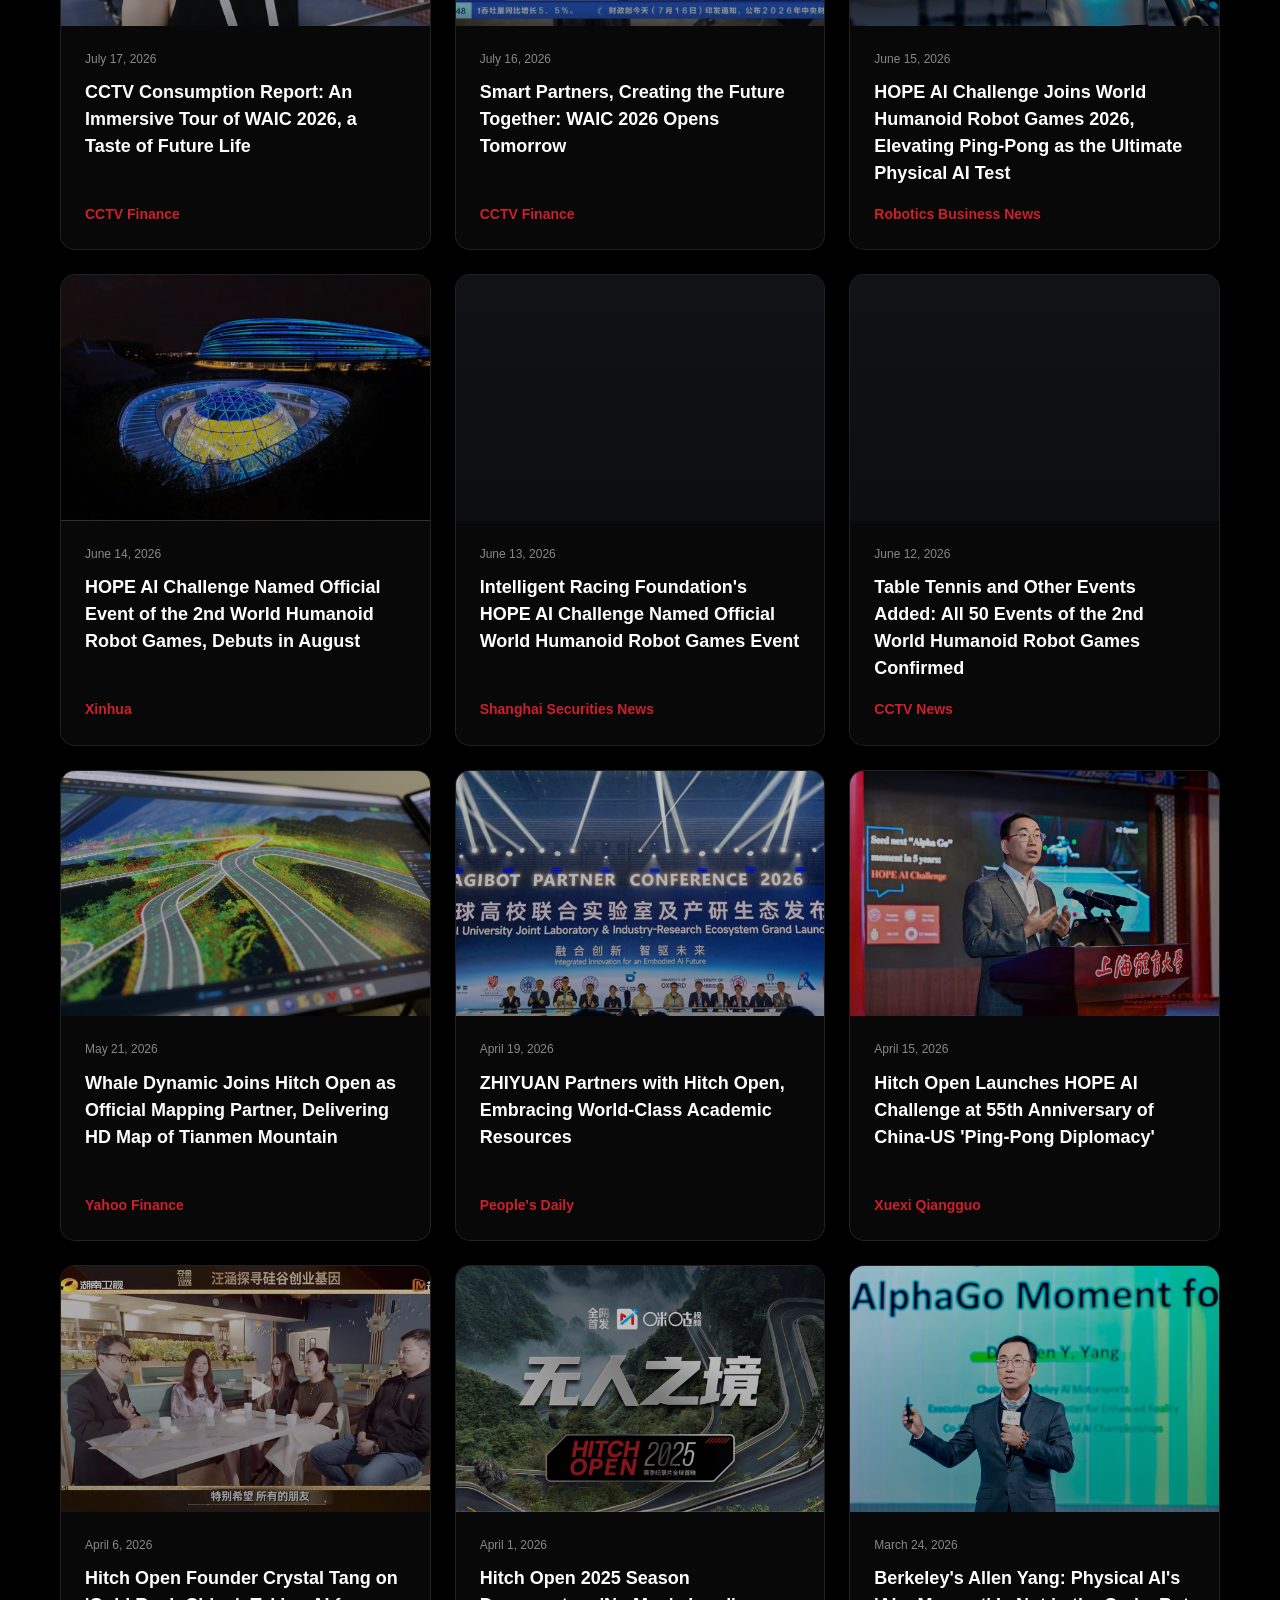
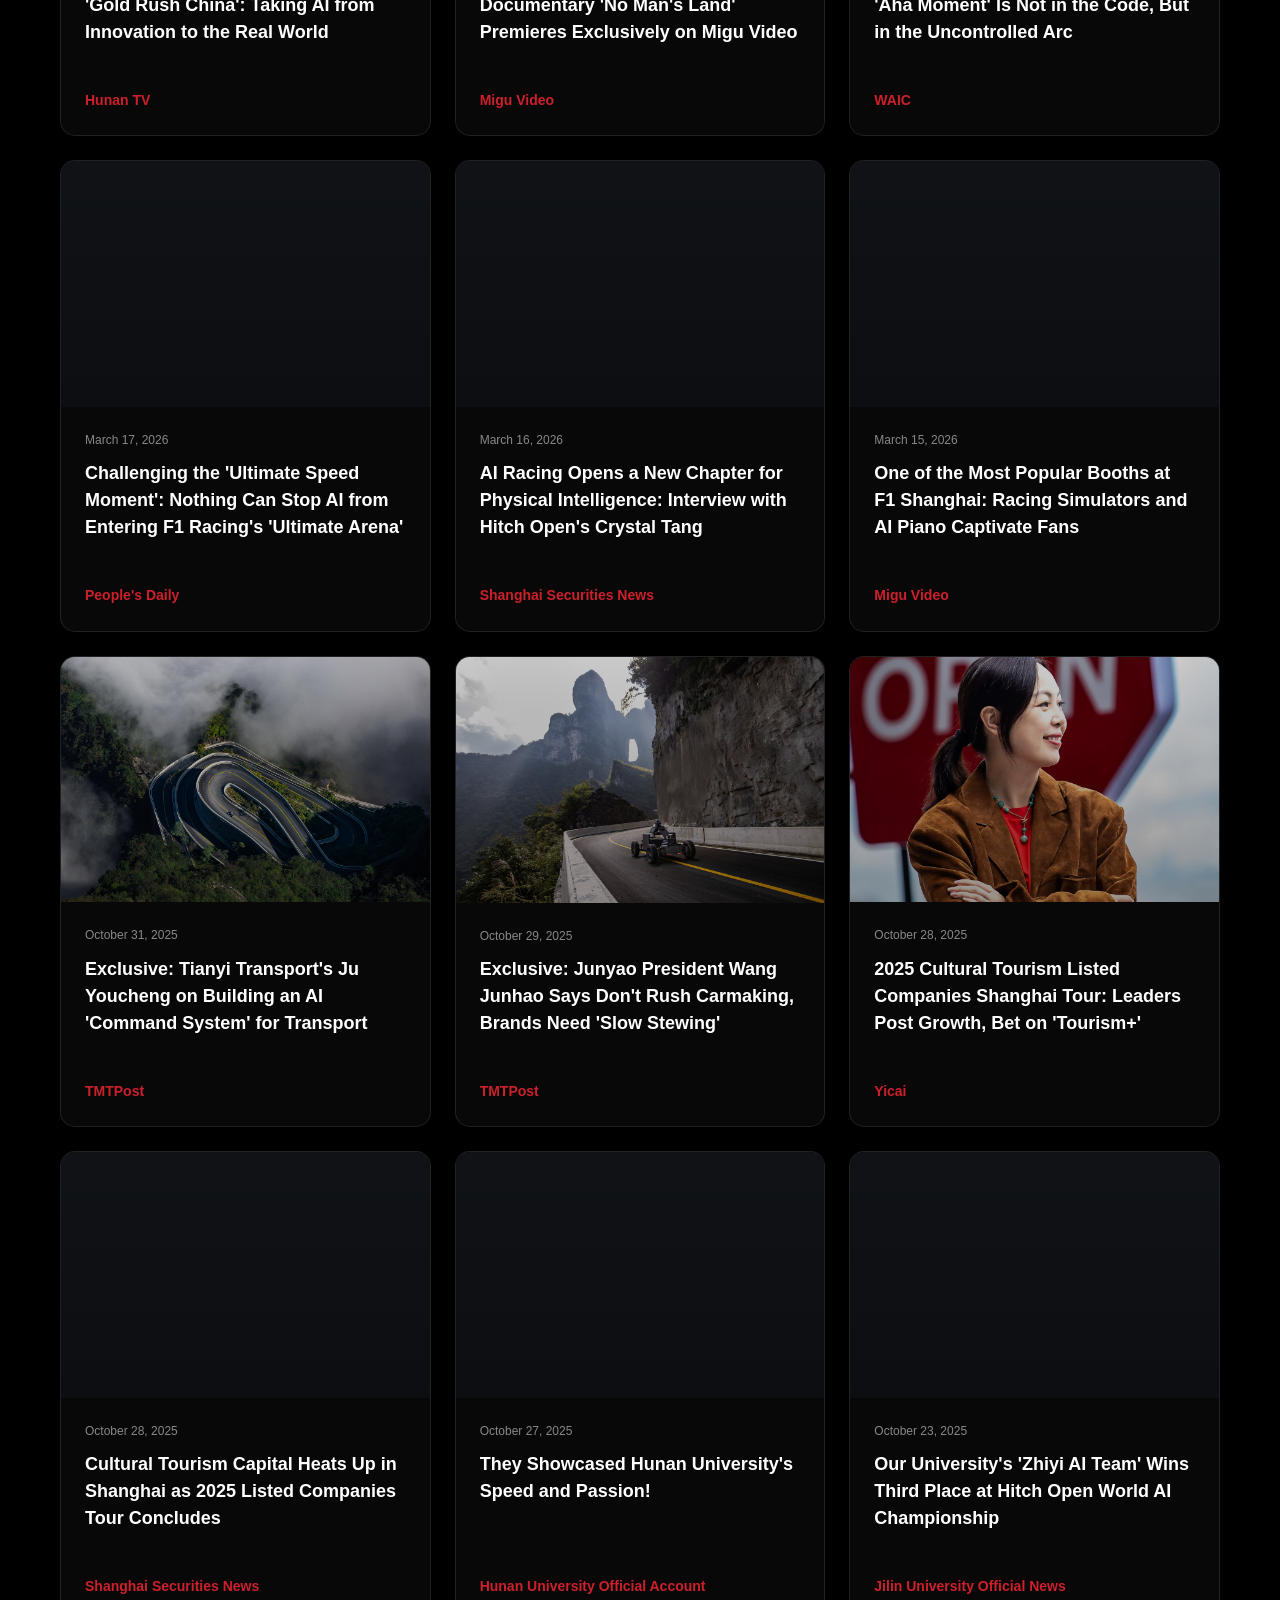
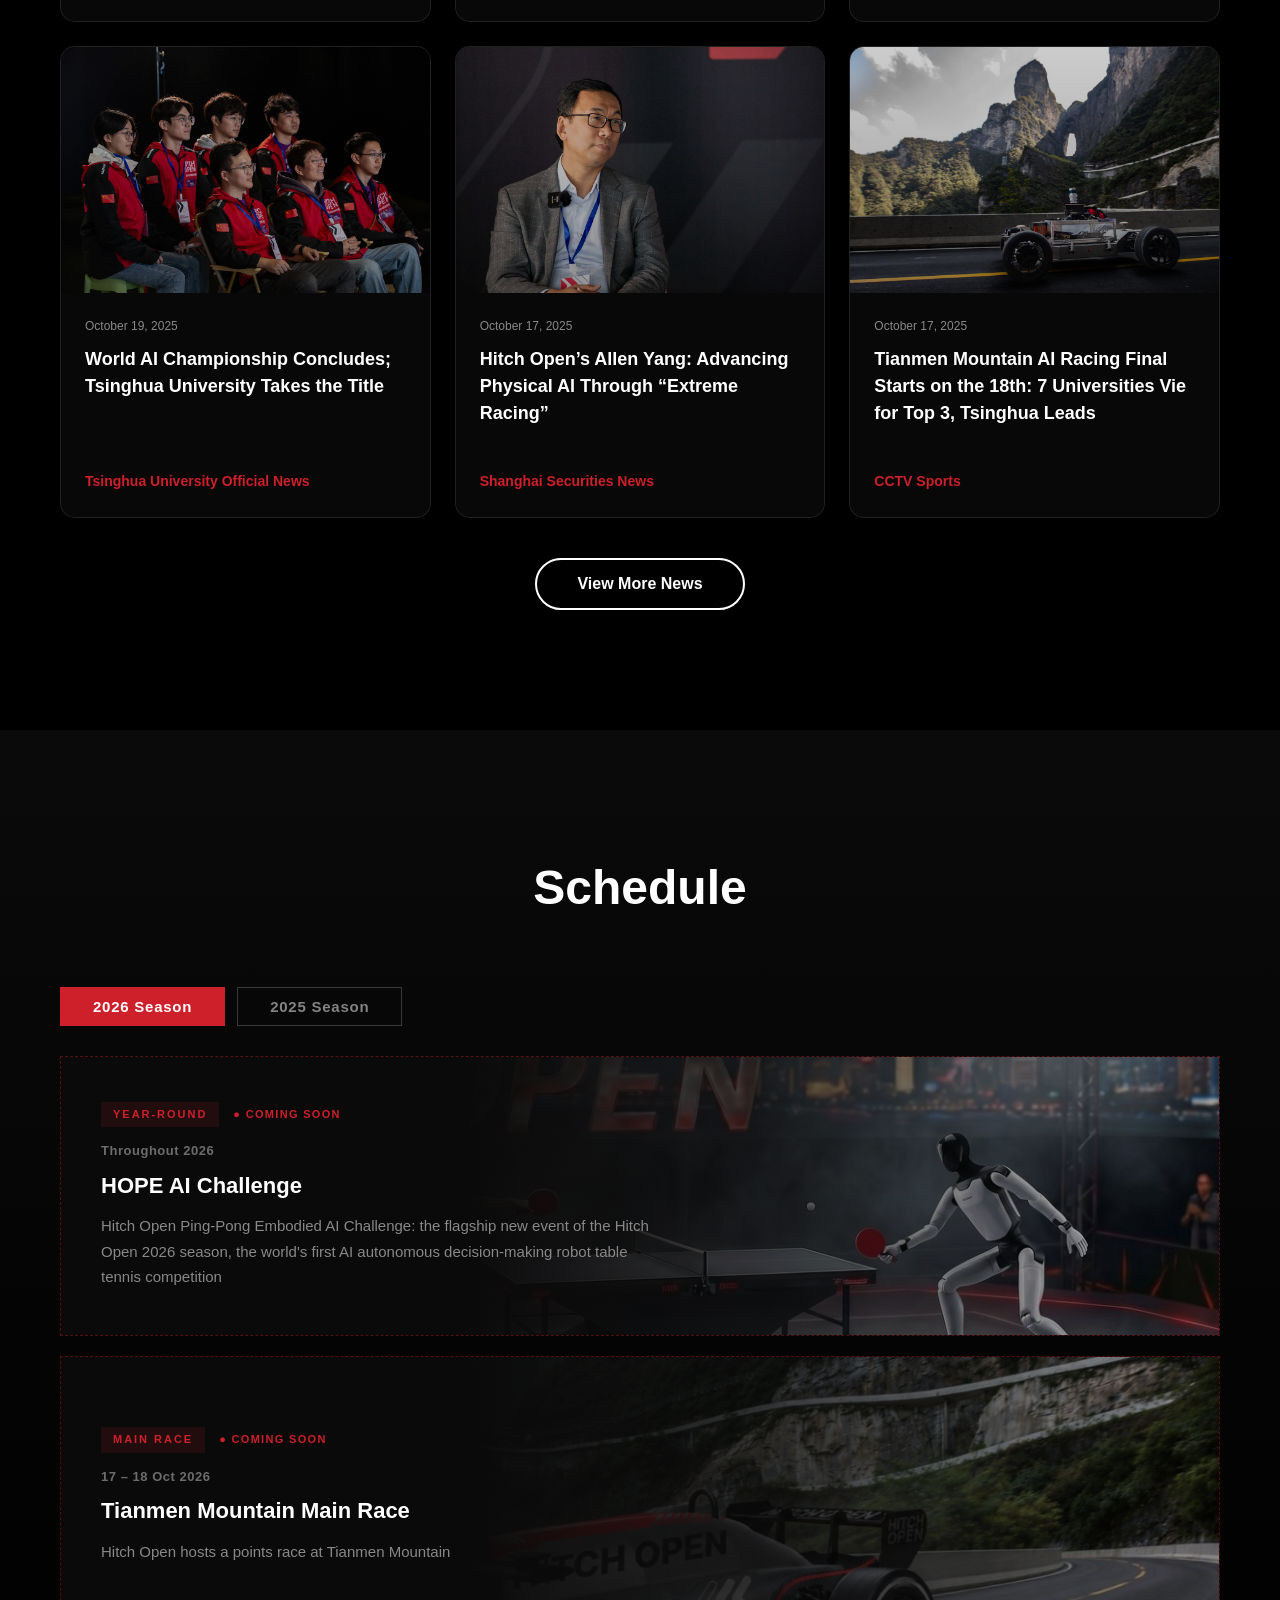
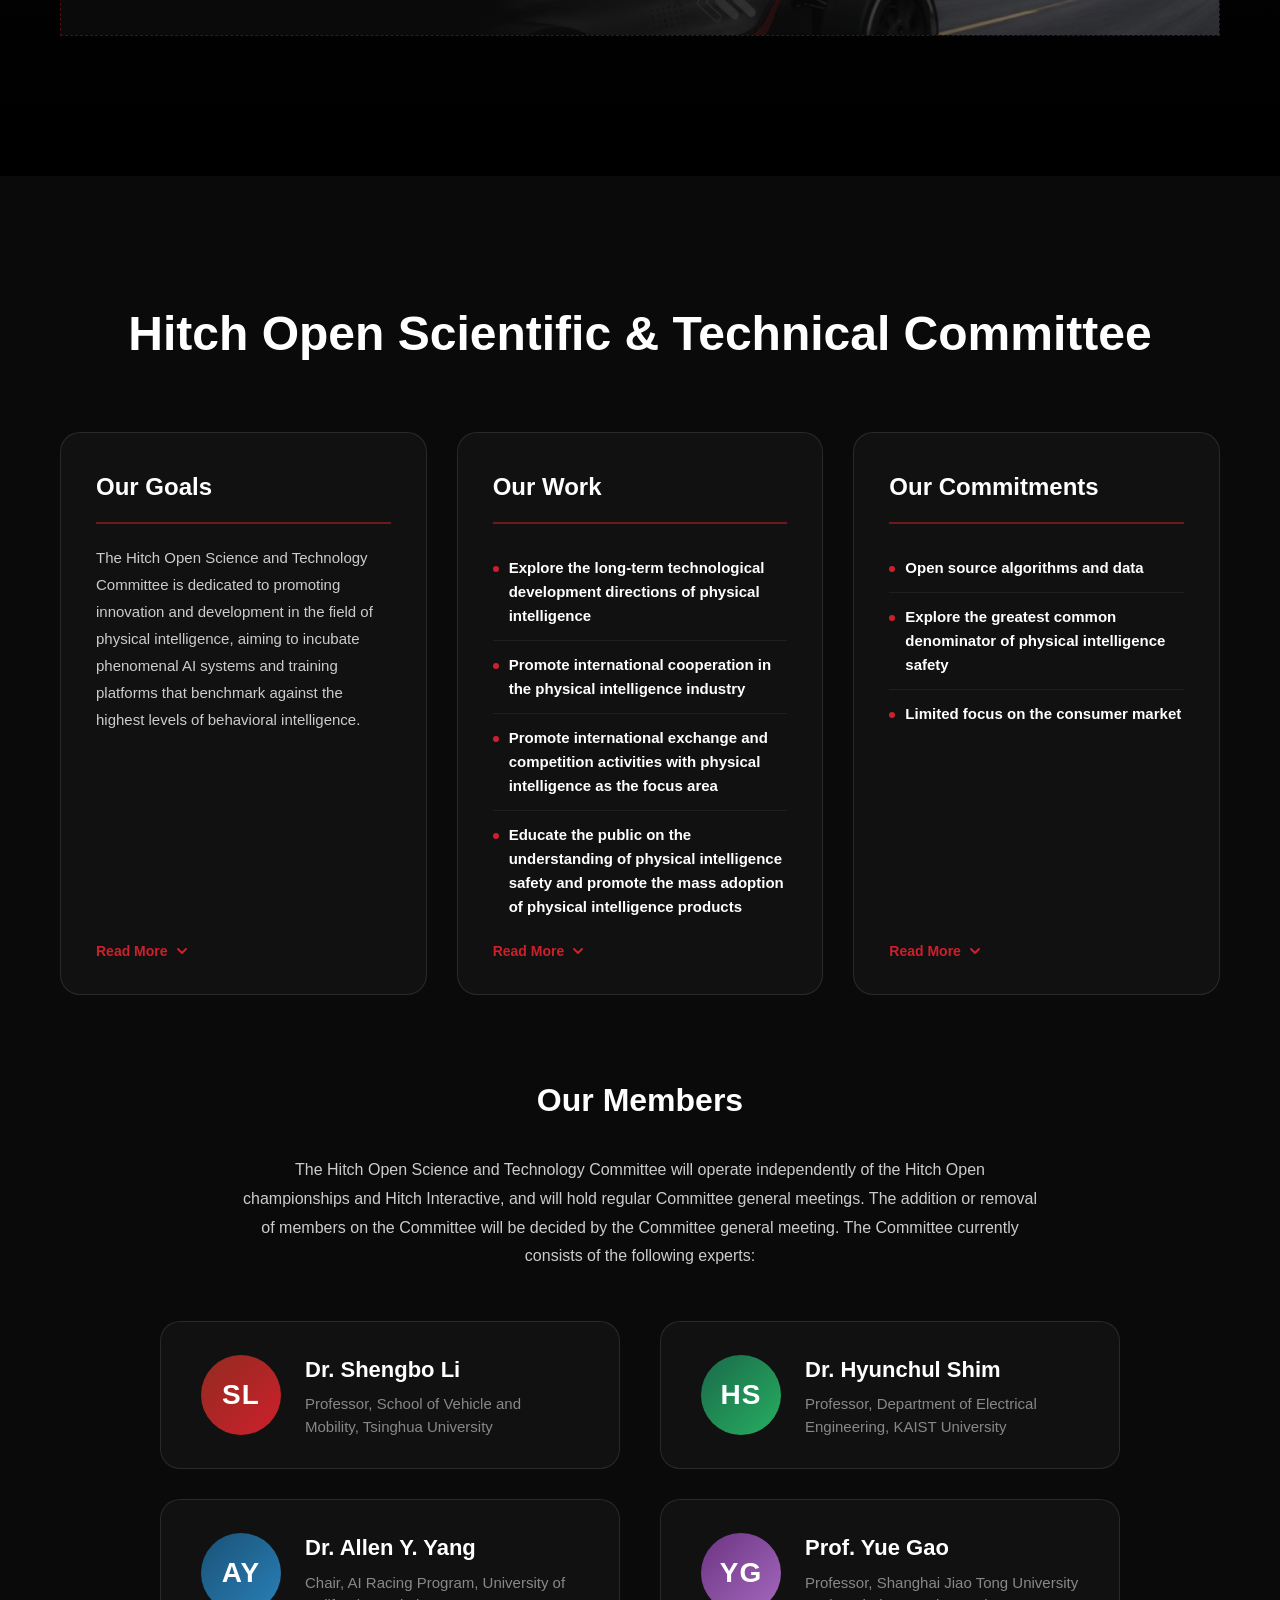
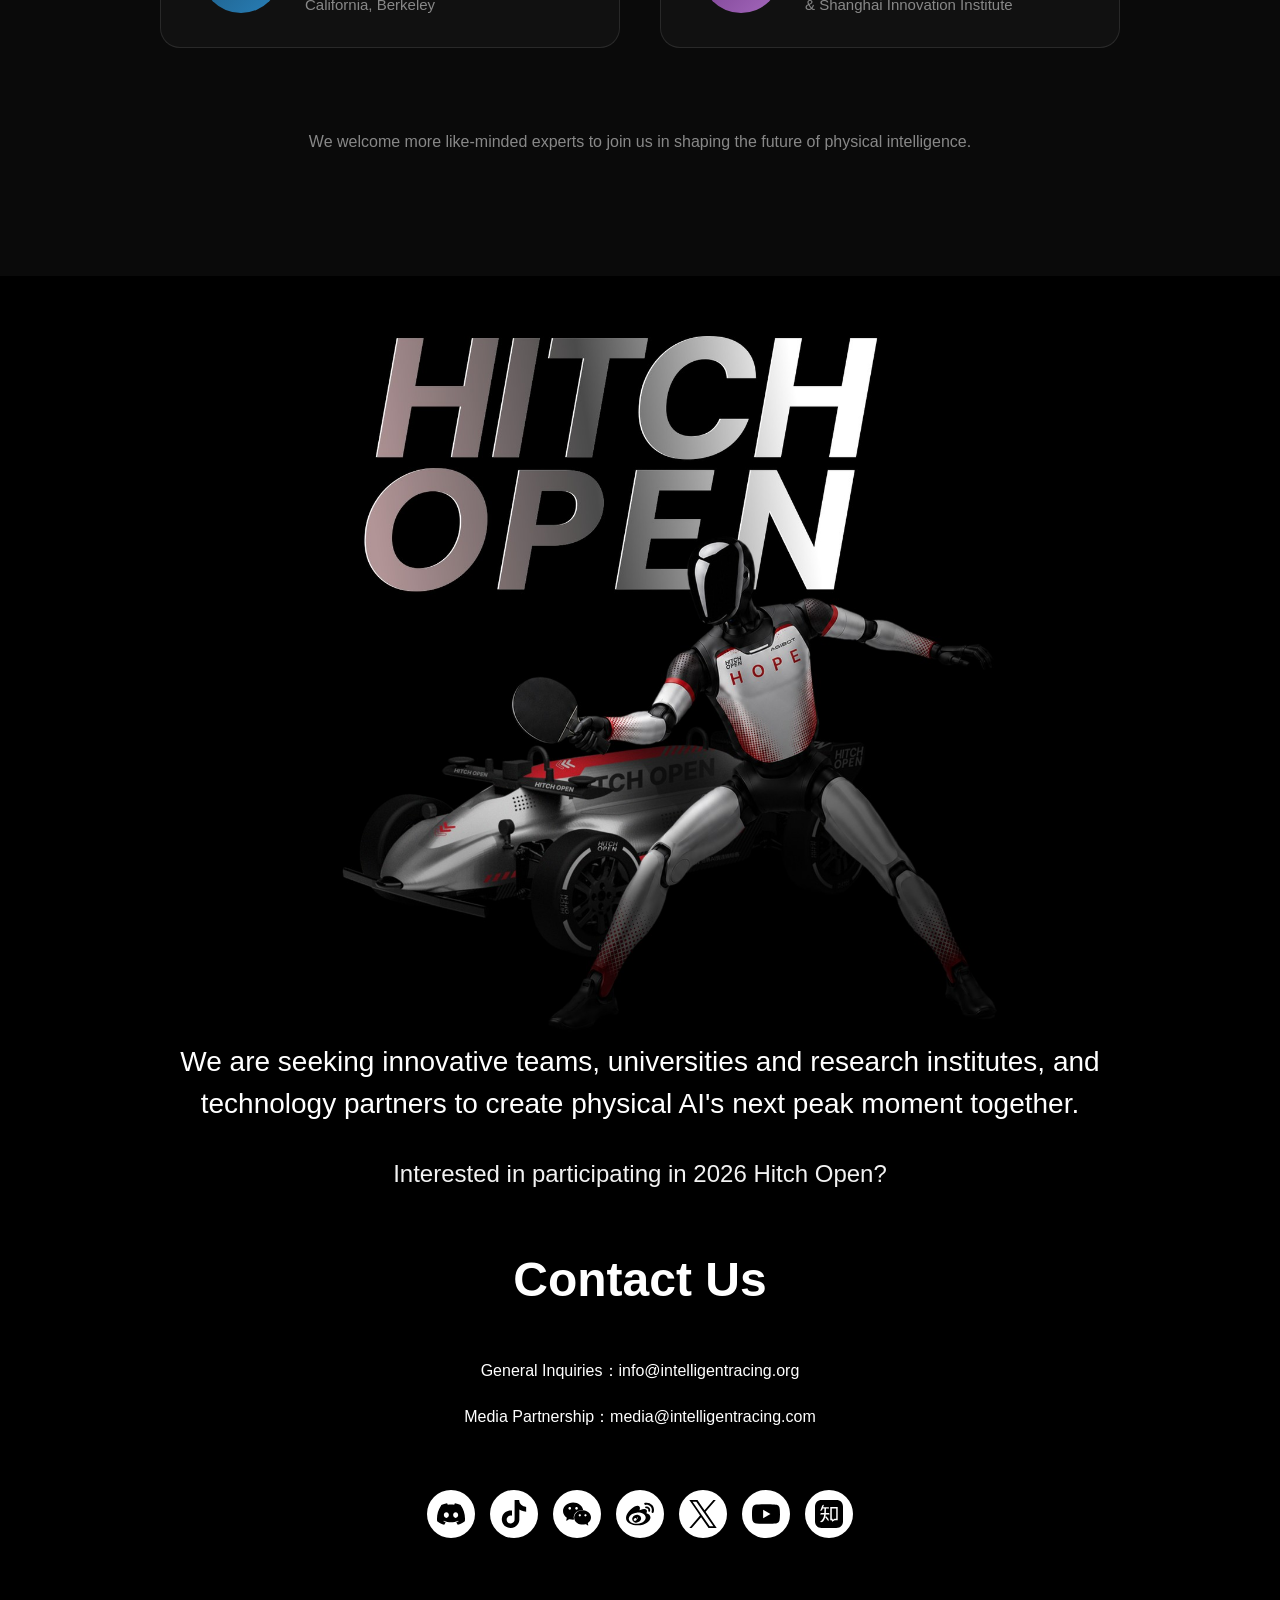
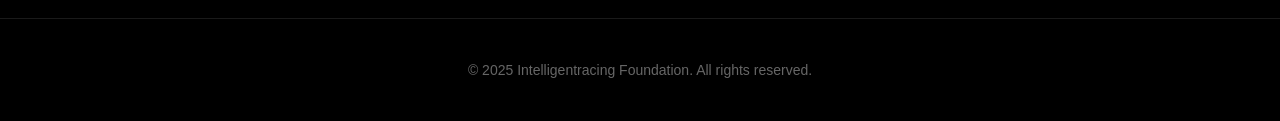
==== commit cfa1ddca: "新闻标题全部放进固定行数 + 导航在平板宽度不再压 logo - data/media.json: 改短 23 条英文标题 (4 行内)、6 条中文标题 (3 行内), 360px 以上的屏幕不再出现" ====
--- a/index.html
+++ b/index.html
@@ -14,7 +14,7 @@
     <link rel="apple-touch-icon" sizes="256x256" href="images/webclip.png">
 
     <!-- Stylesheet -->
-    <link rel="stylesheet" href="css/style.css?v=20261125c">
+    <link rel="stylesheet" href="css/style.css?v=20261125d">
     <script>
     (function () {
         var map = { '#about': 'racing.html#about', '#venue': 'racing.html#venue',
--- a/css/style.css
+++ b/css/style.css
@@ -187,6 +187,49 @@
         .nav-links li.nav-sep {
             border-right: 1px solid rgba(255, 255, 255, 0.25);
             padding-right: 50px;
+        }
+
+        /* 1239px 以下菜单按原间距放不下 (会压到 logo), 分两档收:
+           1000 至 1239px (横屏平板 / 窄电脑): 间距随宽度收紧, 字号 15px;
+           769 至 999px (竖屏平板): 只留前两个赛事入口, 页内锚点收起。
+           768px 以下整条菜单本来就不显示 (见后面的手机样式)。 */
+        @media (min-width: 769px) and (max-width: 1239px) {
+            .header {
+                padding-left: 32px;
+                padding-right: 32px;
+            }
+
+            .nav-links {
+                --nav-gap: clamp(20px, calc(20px + (100vw - 1000px) * 0.125), 50px);
+                gap: var(--nav-gap);
+            }
+
+            .nav-links a {
+                font-size: 15px;
+            }
+
+            .nav-links li.nav-sep {
+                padding-right: var(--nav-gap);
+            }
+        }
+
+        @media (min-width: 769px) and (max-width: 999px) {
+            .nav-links {
+                --nav-gap: 36px;
+            }
+
+            .nav-links a {
+                font-size: 16px;
+            }
+
+            .nav-links li:nth-child(n+3) {
+                display: none;
+            }
+
+            .nav-links li.nav-sep {
+                border-right: 0;
+                padding-right: 0;
+            }
         }
 
         .lang-switch {
@@ -3383,12 +3426,12 @@
         }
 
         /* Media Coverage Section */
+        /* 内边距由里面的 .section 给 (跟其他区块一样), 这里不再多加一层 */
         .media-coverage {
             background: #000000;
-            padding: 100px 50px;
-        }
-
-        /* 所有卡片一样大: 电脑 3 列, 平板 2 列, 手机 1 列; 行内等高 */
+        }
+
+        /* 所有卡片一样大: 电脑 3 列, 平板 2 列 (700 至 1099px), 手机 1 列; 行内等高 */
         .media-grid {
             display: grid;
             grid-template-columns: repeat(3, minmax(0, 1fr));
@@ -3504,18 +3547,15 @@
             text-overflow: ellipsis;
         }
 
-        @media (max-width: 1024px) {
+        /* 断点按卡片宽度定: 任何宽度下卡片都不窄于 310px 左右, 标题放得下 */
+        @media (max-width: 1099px) {
             .media-grid {
                 grid-template-columns: repeat(2, minmax(0, 1fr));
                 gap: 20px;
             }
         }
 
-        @media (max-width: 768px) {
-            .media-coverage {
-                padding: 60px 20px;
-            }
-
+        @media (max-width: 699px) {
             .media-grid {
                 grid-template-columns: minmax(0, 1fr);
             }
